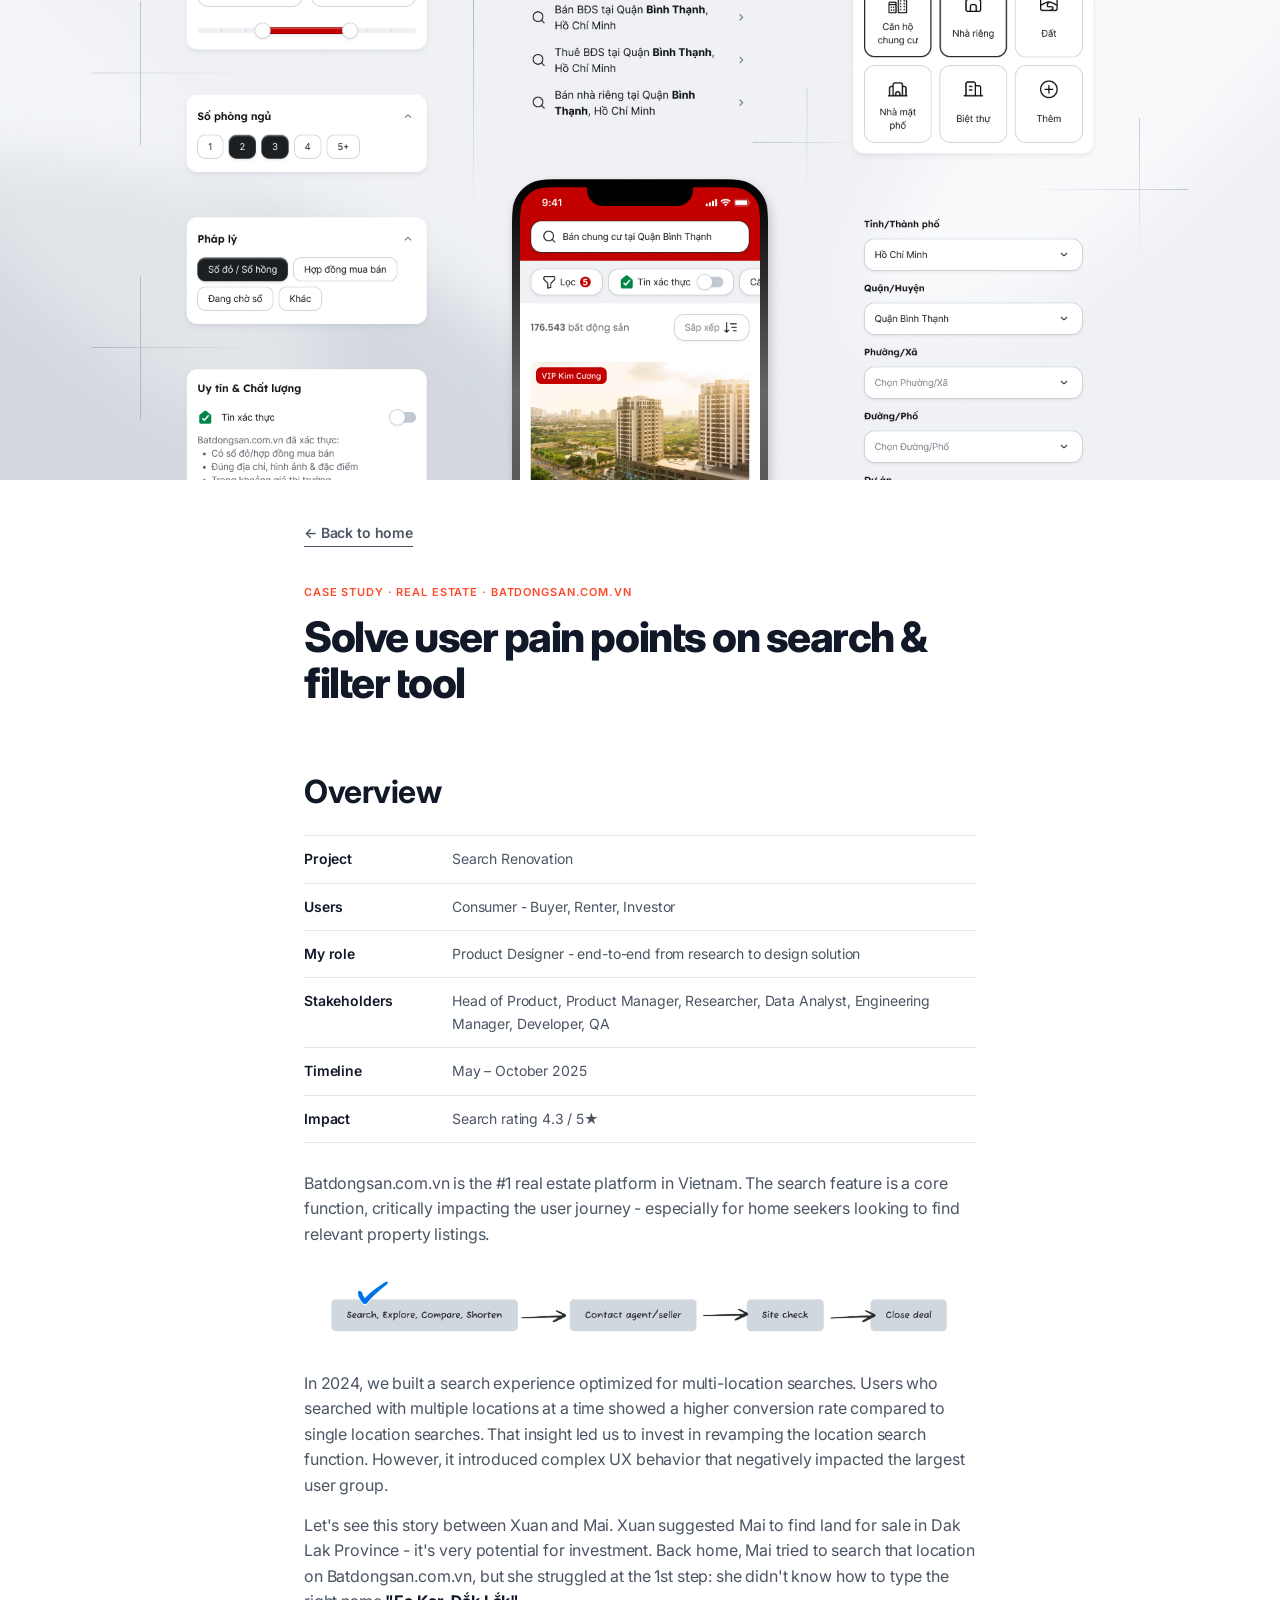
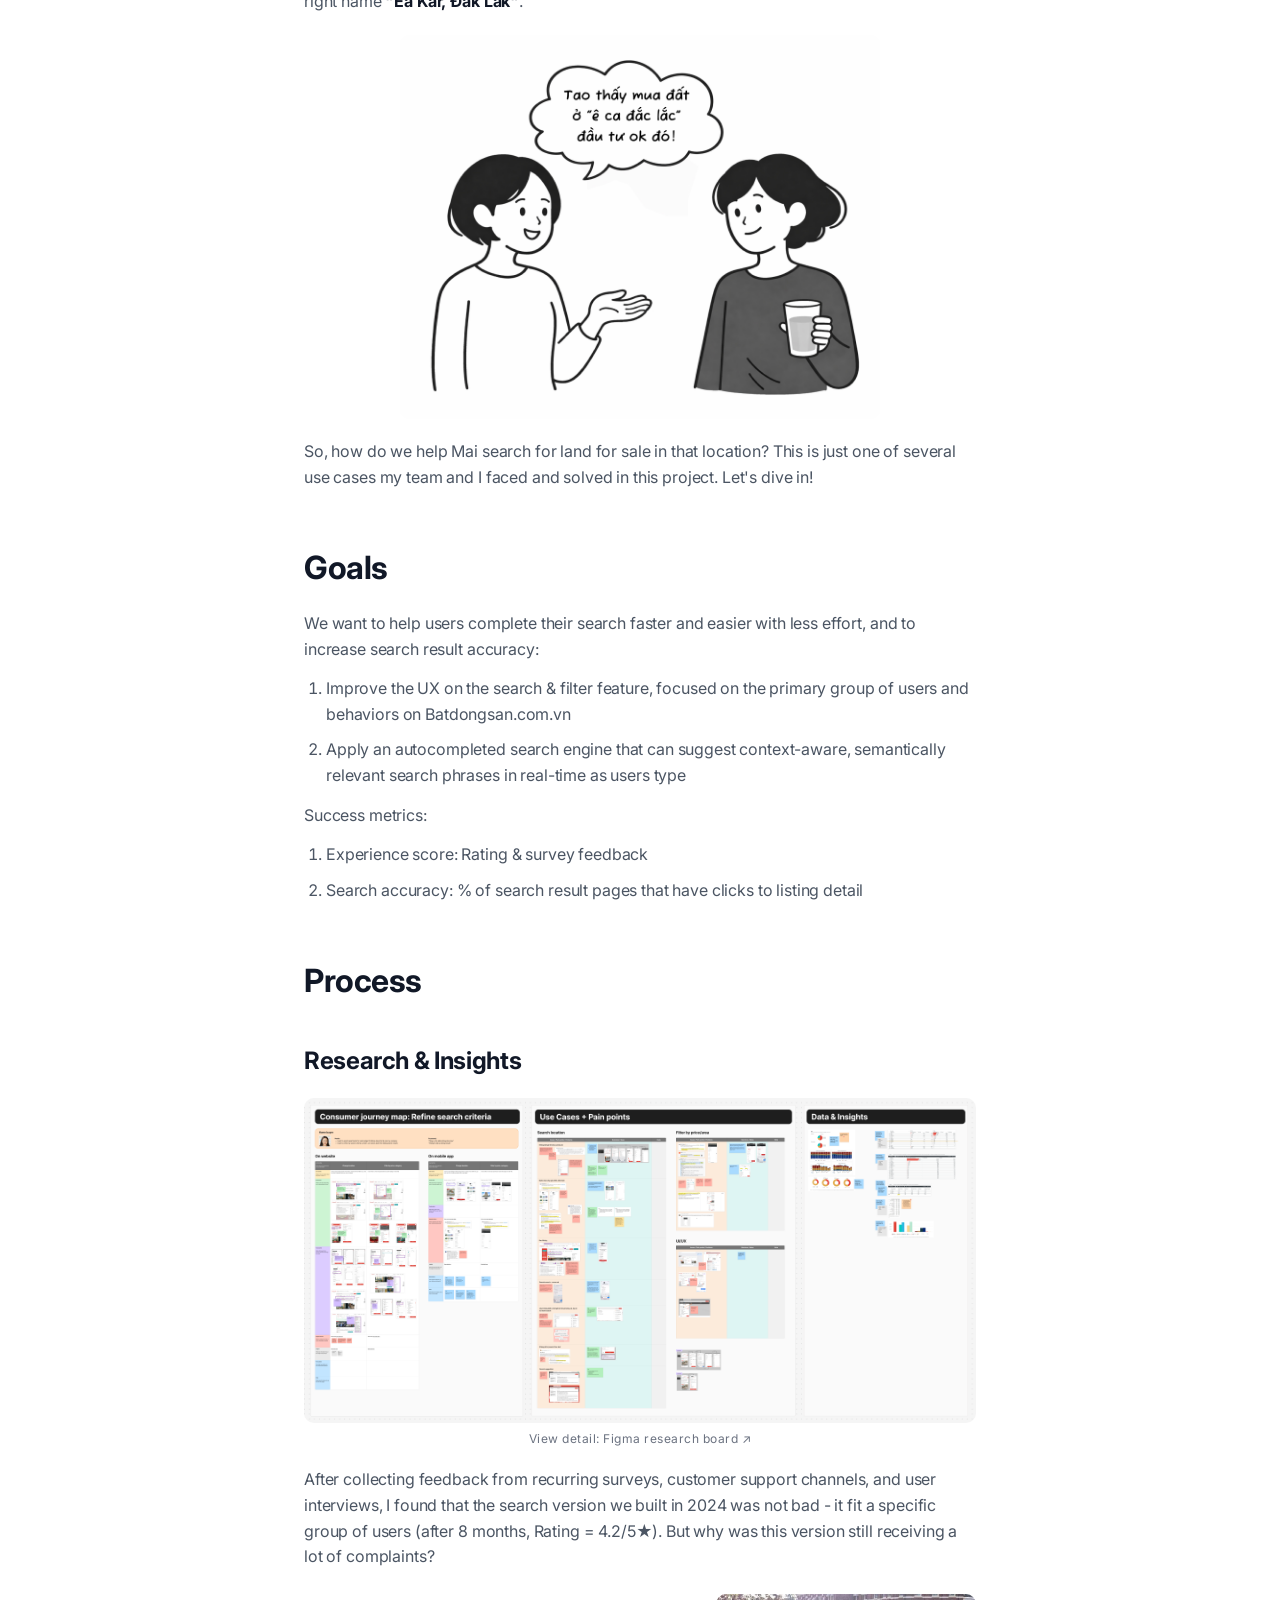
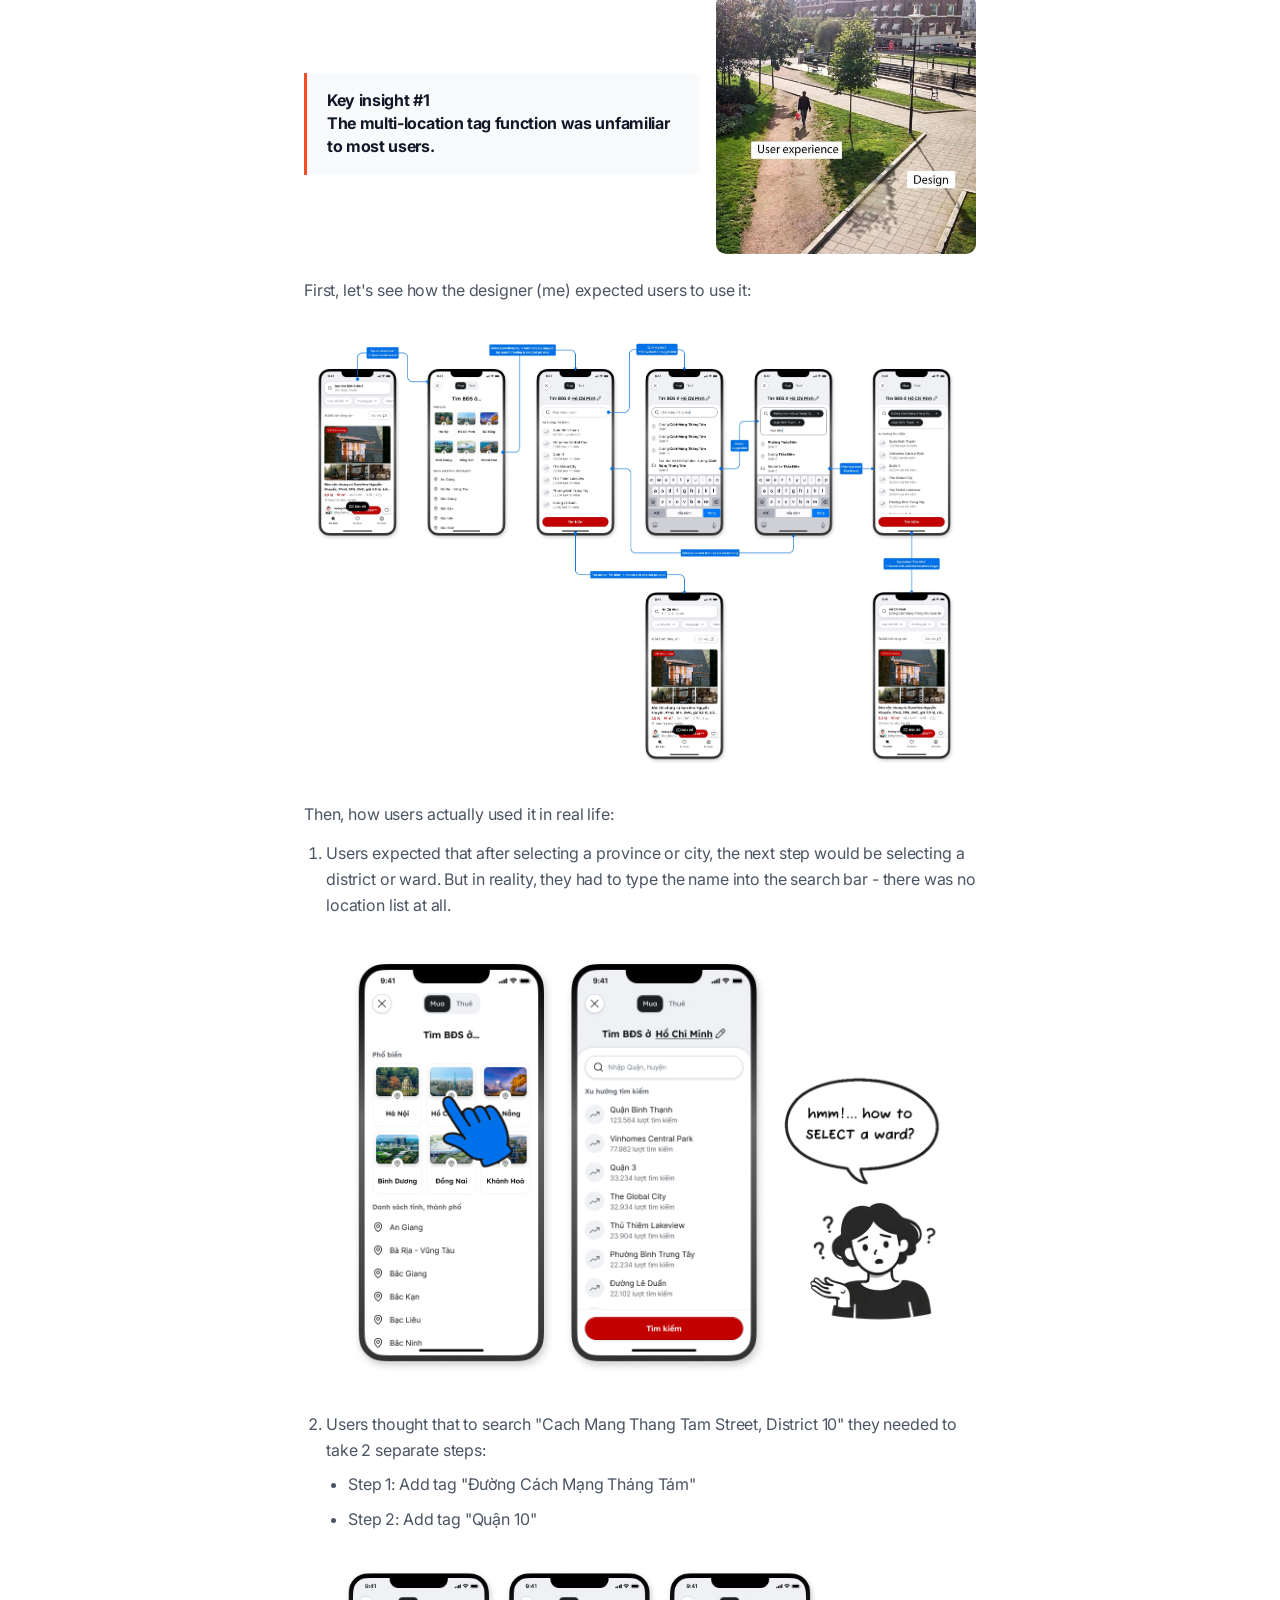
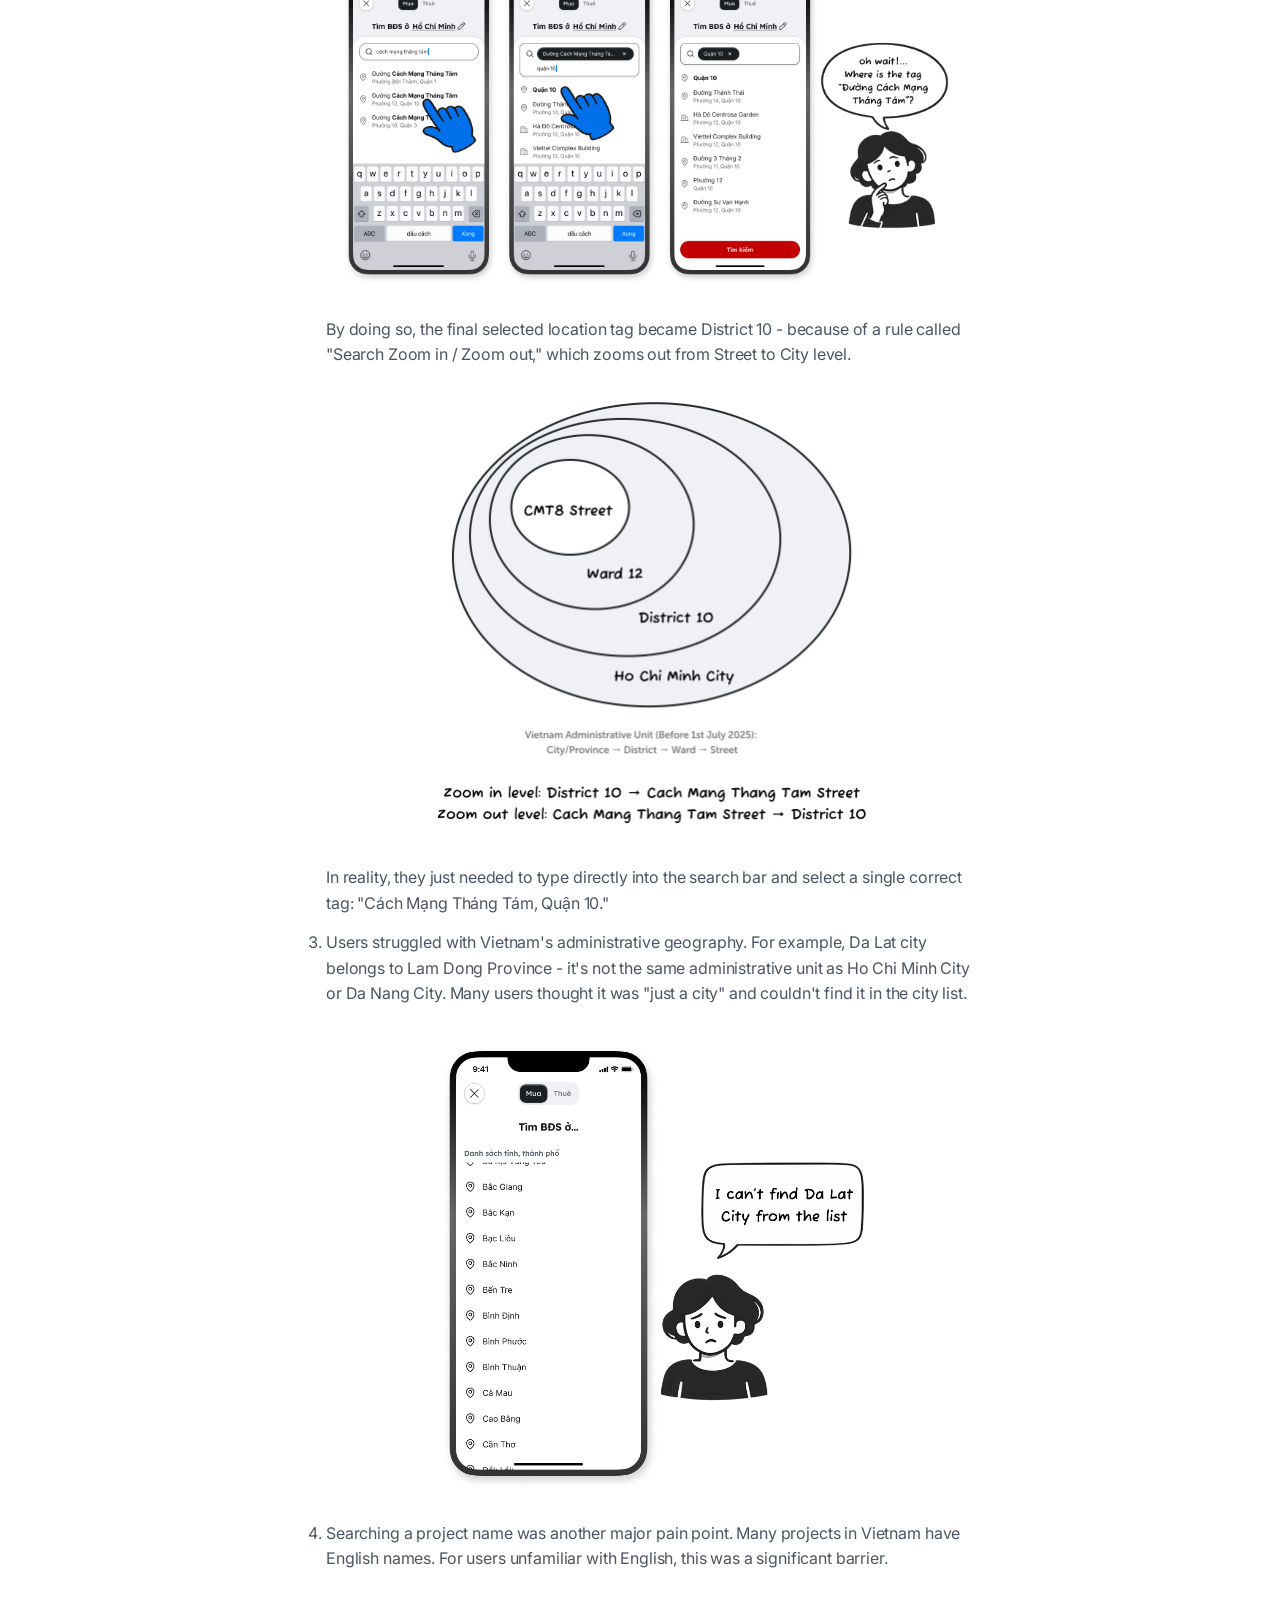
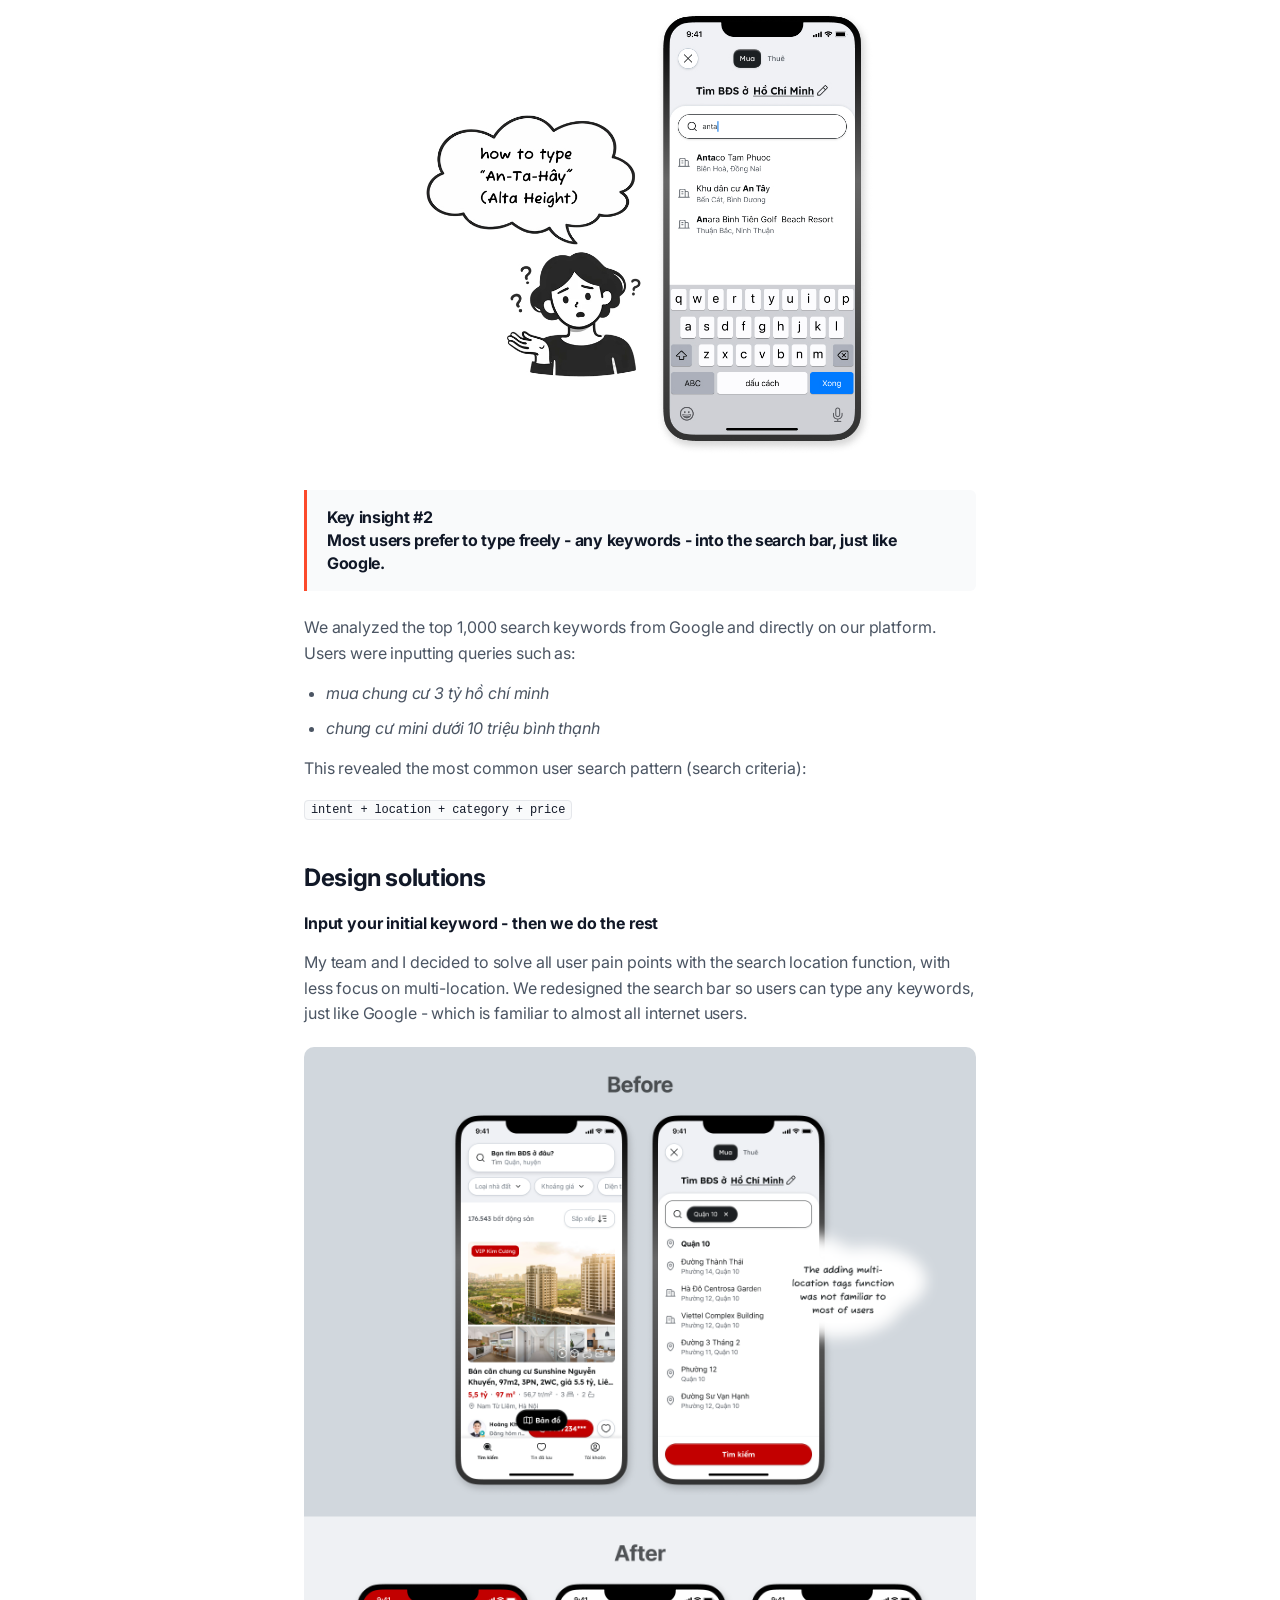
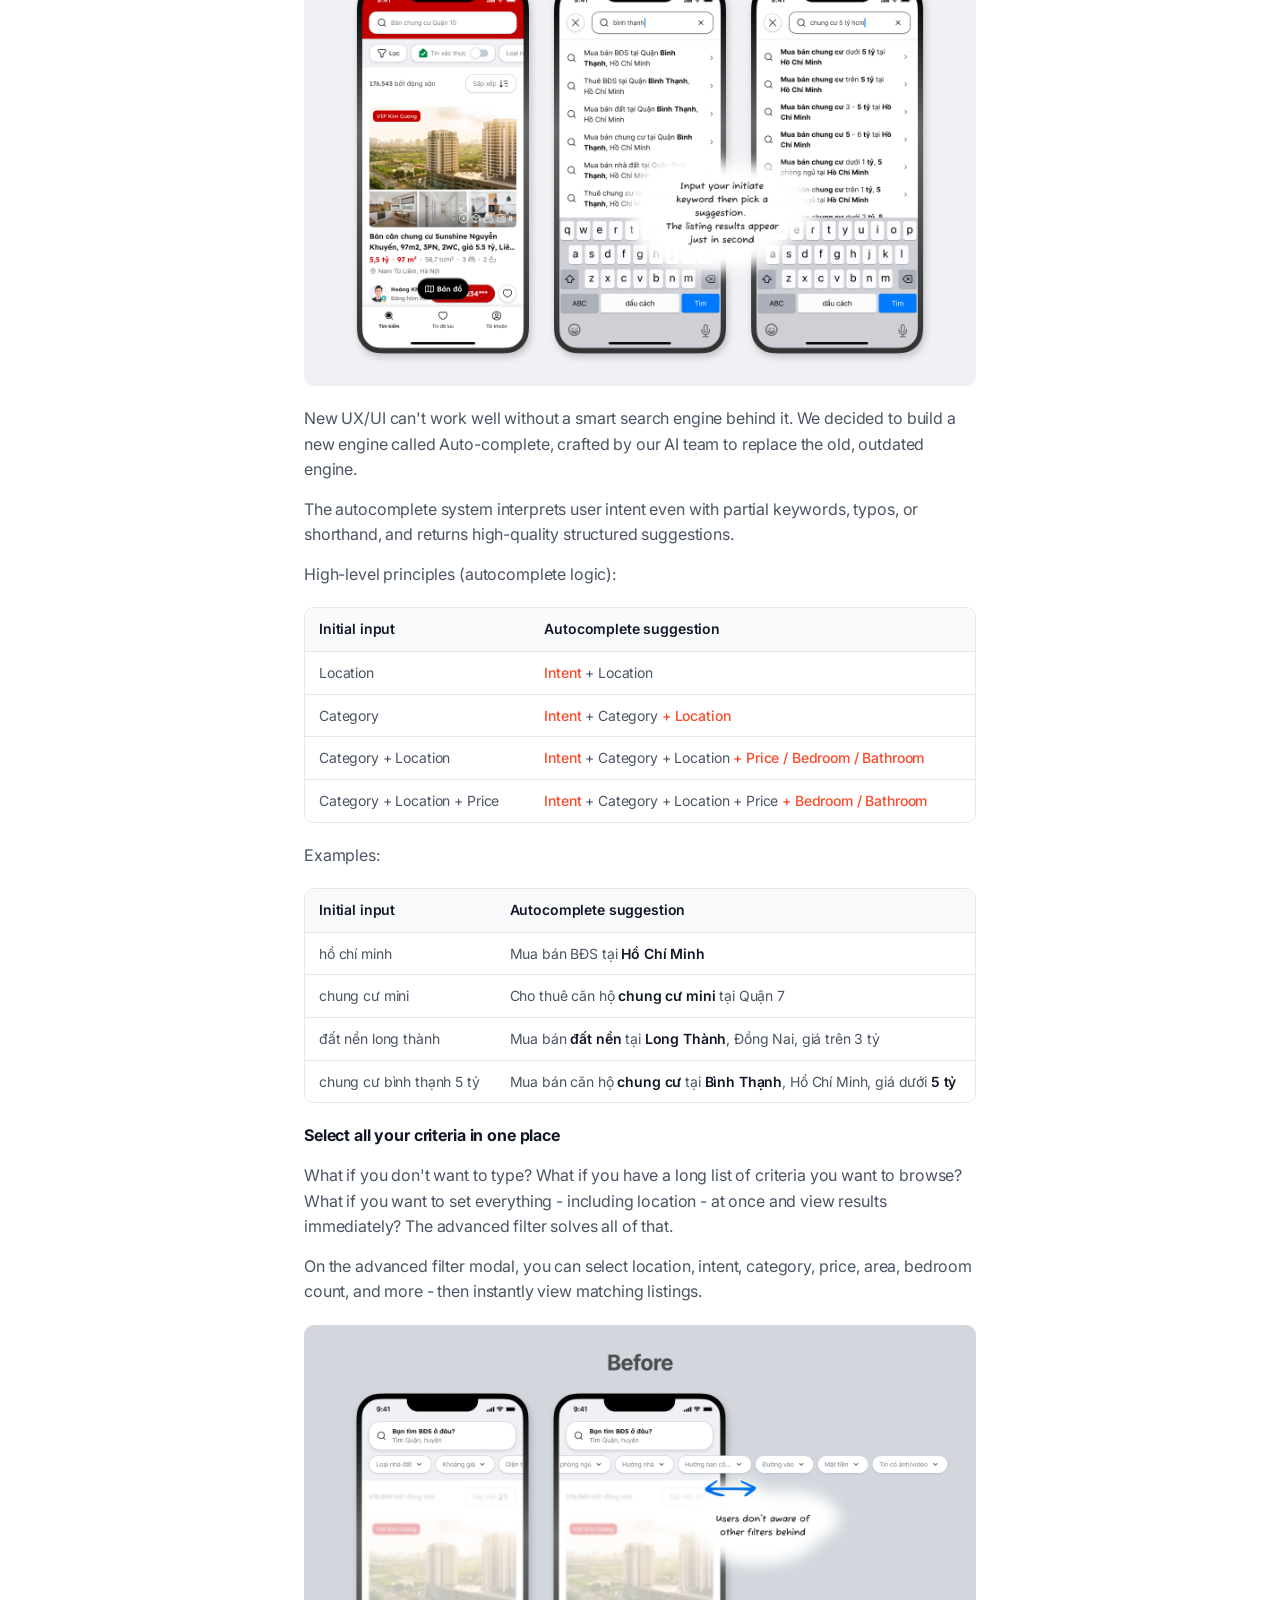
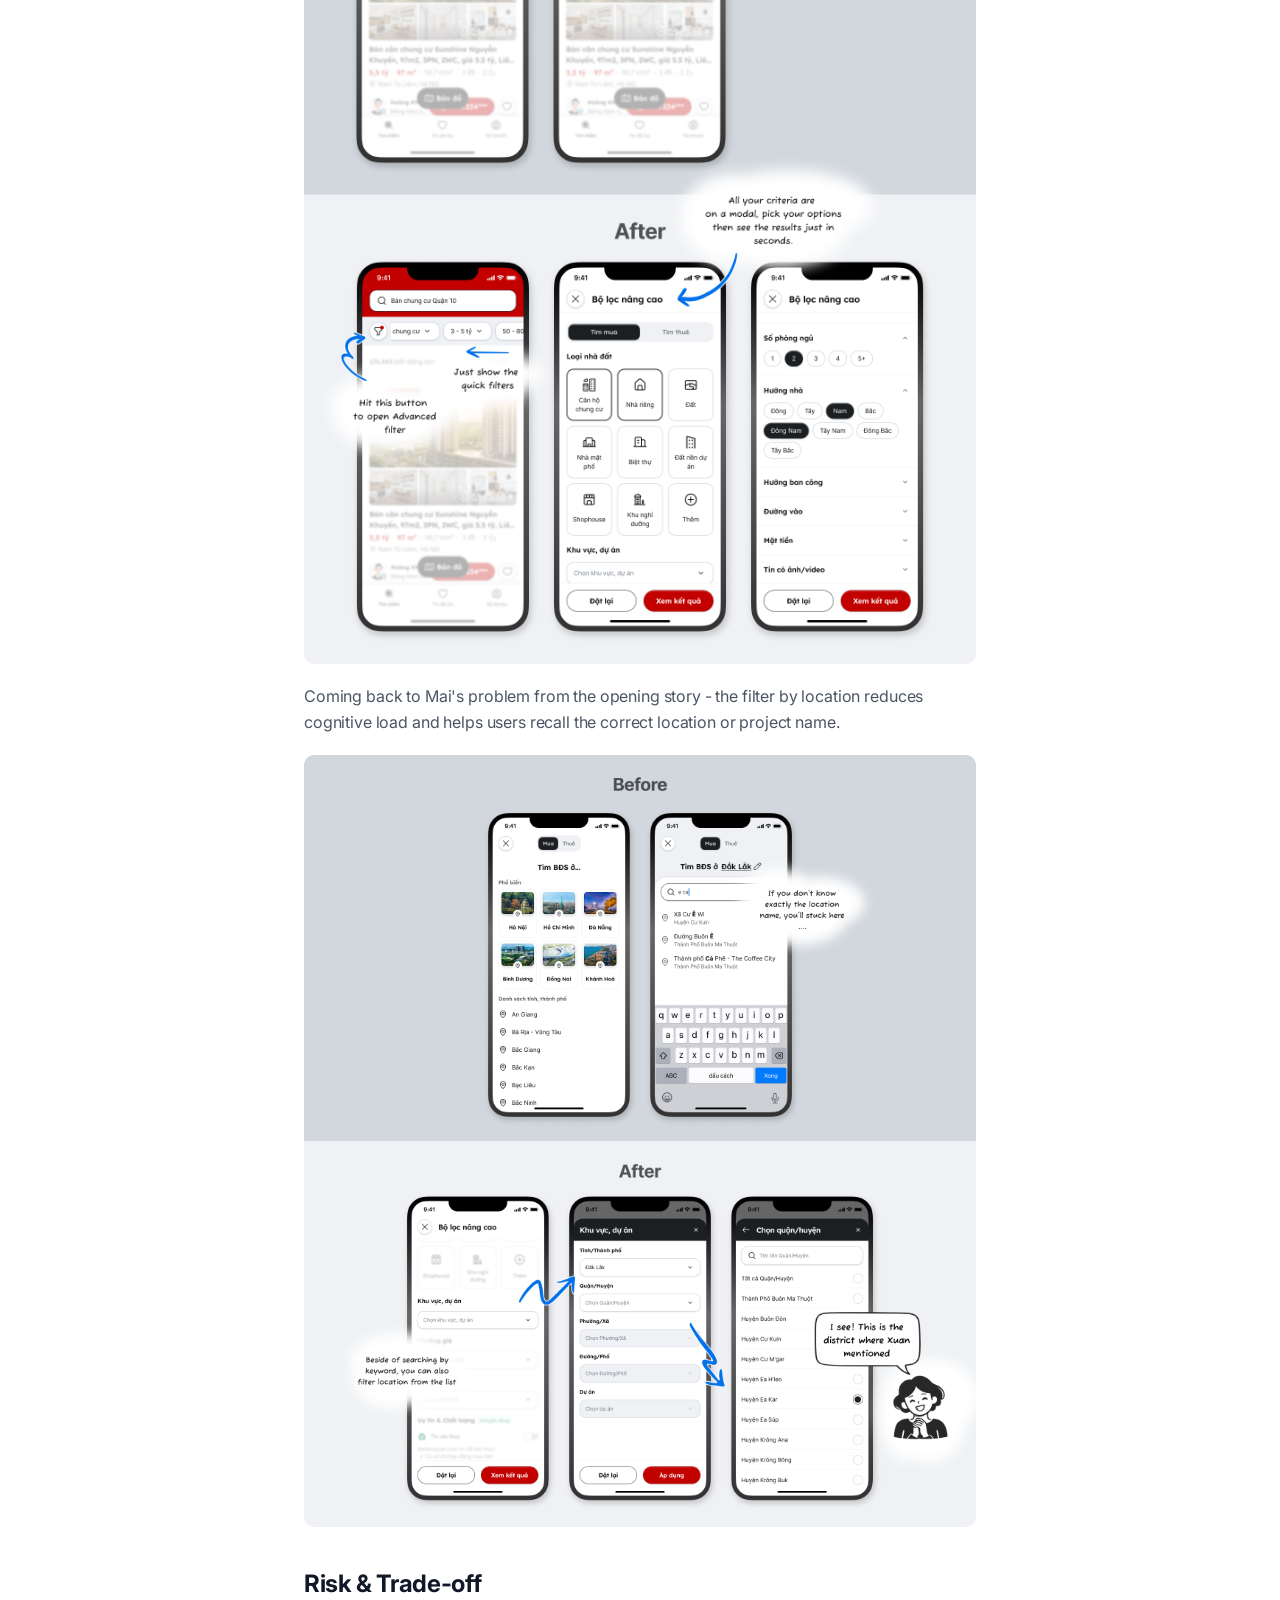
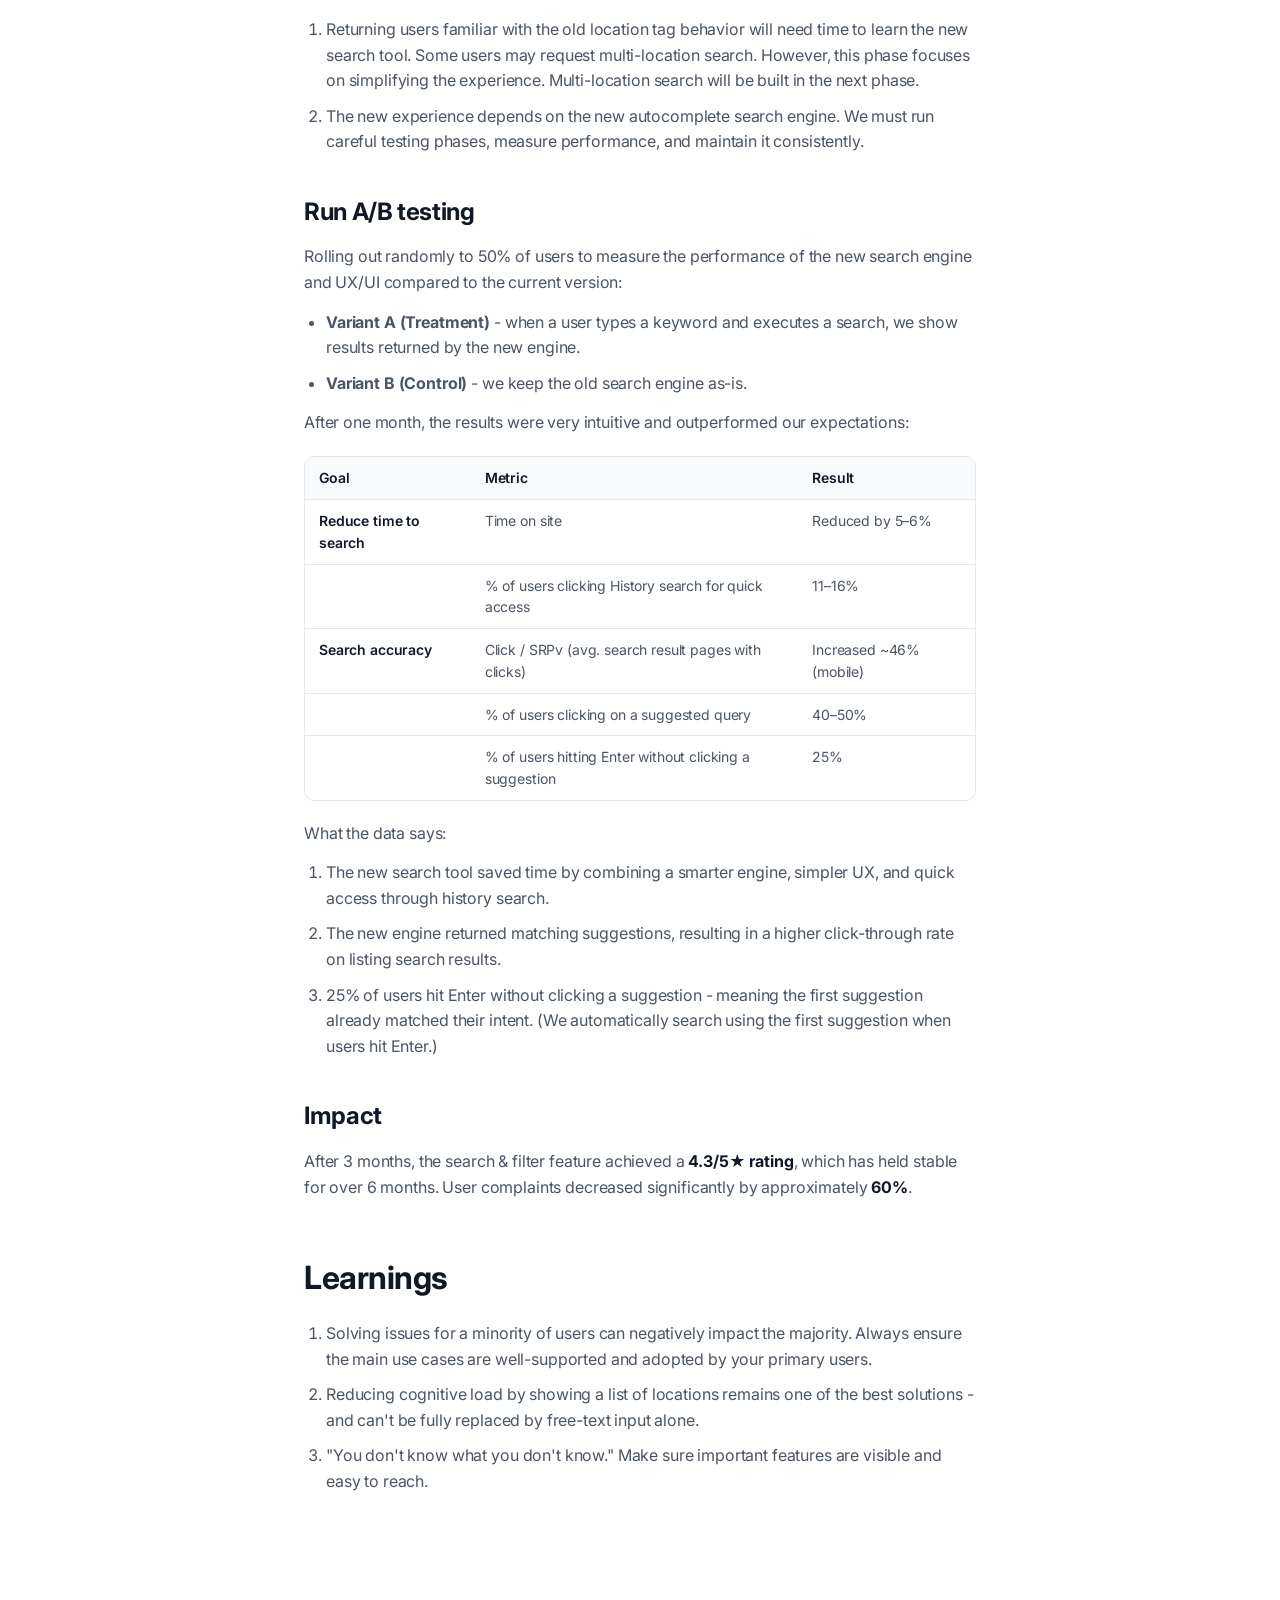
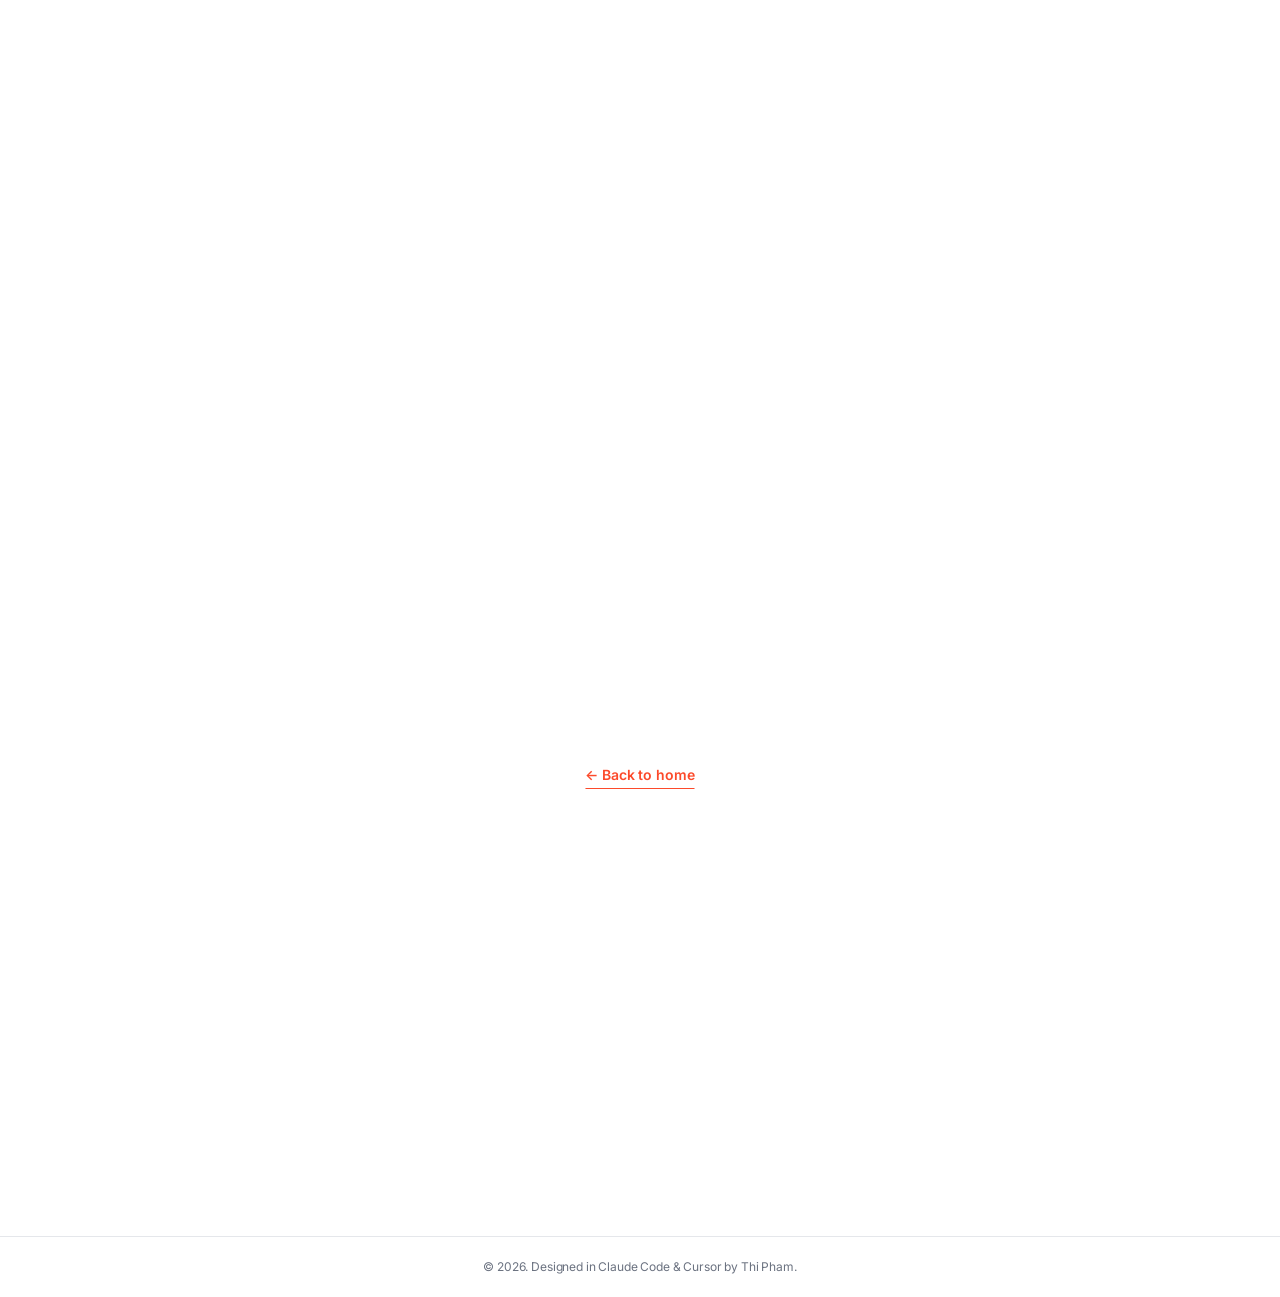
==== case-study-1.html @ b399f23e "add google tag for analytic" ====
<!DOCTYPE html>
<html lang="en">
<head>
  <!-- Google tag (gtag.js) -->
  <script async src="https://www.googletagmanager.com/gtag/js?id=G-2XC9FC508Y"></script>
  <script>
    window.dataLayer = window.dataLayer || [];
    function gtag(){dataLayer.push(arguments);}
    gtag('js', new Date());

    gtag('config', 'G-2XC9FC508Y');
  </script>
  <meta charset="UTF-8">
  <meta name="viewport" content="width=device-width, initial-scale=1.0">
  <title>Solve user pain points on search &amp; filter tool - Pham Thi Ha Thi</title>
  <link rel="preconnect" href="https://fonts.googleapis.com">
  <link rel="preconnect" href="https://fonts.gstatic.com" crossorigin>
  <link href="https://fonts.googleapis.com/css2?family=Inter:wght@400;500;600;700;800&display=swap" rel="stylesheet">
  <link rel="icon" type="image/png" href="./favicon.png">
  <link rel="stylesheet" href="./style.css">
</head>
<body>


  <main>

    <!-- Hero image - full bleed -->
    <img
      class="cs-hero-img"
      src="./images/case-study-1/Cover_Search.jpg"
      alt="Search & filter tool - cover"
    >

    <div class="container">

      <!-- Project header -->
      <div class="cs-header">
        <a href="./index.html" class="cs-back-nav">← Back to home</a>
        <p class="cs-eyebrow">Case Study · Real Estate · Batdongsan.com.vn</p>
        <h1 class="cs-title">Solve user pain points on search &amp; filter tool</h1>
      </div>

      <!-- ─── Overview ──────────────────────────────────── -->
      <div class="cs-section">
        <h2 class="cs-h1">Overview</h2>

        <table class="cs-overview">
          <tbody>
            <tr>
              <th>Project</th>
              <td>Search Renovation</td>
            </tr>
            <tr>
              <th>Users</th>
              <td>Consumer - Buyer, Renter, Investor</td>
            </tr>
            <tr>
              <th>My role</th>
              <td>Product Designer - end-to-end from research to design solution</td>
            </tr>
            <tr>
              <th>Stakeholders</th>
              <td>Head of Product, Product Manager, Researcher, Data Analyst, Engineering Manager, Developer, QA</td>
            </tr>
            <tr>
              <th>Timeline</th>
              <td>May – October 2025</td>
            </tr>
            <tr>
              <th>Impact</th>
              <td>Search rating 4.3 / 5★</td>
            </tr>
          </tbody>
        </table>

        <p class="cs-p">Batdongsan.com.vn is the #1 real estate platform in Vietnam. The search feature is a core function, critically impacting the user journey - especially for home seekers looking to find relevant property listings.</p>

        <img
          class="cs-img"
          src="./images/case-study-1/10a36b2a-dd27-4c7a-a9f1-5ceda1f3b26f.png"
          alt="Search feature overview"
          loading="lazy"
        >

        <p class="cs-p">In 2024, we built a search experience optimized for multi-location searches. Users who searched with multiple locations at a time showed a higher conversion rate compared to single location searches. That insight led us to invest in revamping the location search function. However, it introduced complex UX behavior that negatively impacted the largest user group.</p>

        <p class="cs-p">Let's see this story between Xuan and Mai. Xuan suggested Mai to find land for sale in Dak Lak Province - it's very potential for investment. Back home, Mai tried to search that location on Batdongsan.com.vn, but she struggled at the 1st step: she didn't know how to type the right name <strong>"Ea Kar, Đắk Lắk"</strong>.</p>

        <img
          class="cs-img cs-img-sm"
          src="./images/case-study-1/Search_Conversation.jpg"
          alt="Conversation between Xuan and Mai about searching a location"
          loading="lazy"
        >

        <p class="cs-p">So, how do we help Mai search for land for sale in that location? This is just one of several use cases my team and I faced and solved in this project. Let's dive in!</p>
      </div>

      <!-- ─── Goals ──────────────────────────────────────── -->
      <div class="cs-section">
        <h2 class="cs-h1">Goals</h2>

        <p class="cs-p">We want to help users complete their search faster and easier with less effort, and to increase search result accuracy:</p>

        <ol class="cs-ol">
          <li>Improve the UX on the search &amp; filter feature, focused on the primary group of users and behaviors on Batdongsan.com.vn</li>
          <li>Apply an autocompleted search engine that can suggest context-aware, semantically relevant search phrases in real-time as users type</li>
        </ol>

        <p class="cs-p">Success metrics:</p>
        <ol class="cs-ol">
          <li>Experience score: Rating &amp; survey feedback</li>
          <li>Search accuracy: % of search result pages that have clicks to listing detail</li>
        </ol>
      </div>

      <!-- ─── Process ────────────────────────────────────── -->
      <div class="cs-section">
        <h2 class="cs-h1">Process</h2>

        <!-- Research & Insights -->
        <h3 class="cs-h2">Research &amp; Insights</h3>

        <img
          class="cs-img"
          src="./images/case-study-1/Screenshot_2026-04-28_at_09.05.12.png"
          alt="Research board"
          loading="lazy"
        >
        <p class="cs-img-caption">
          View detail:
          <a href="https://www.figma.com/board/eaPWxN8q8Vr2h79GfAstSx/Search---Filter?node-id=0-1" target="_blank" rel="noopener">Figma research board ↗</a>
        </p>

        <p class="cs-p">After collecting feedback from recurring surveys, customer support channels, and user interviews, I found that the search version we built in 2024 was not bad - it fit a specific group of users (after 8 months, Rating = 4.2/5★). But why was this version still receiving a lot of complaints?</p>

        <!-- Key Insight 1 -->
        <div class="cs-insight-row">
          <div class="cs-insight">
            <p>Key insight #1<br>The multi-location tag function was unfamiliar to most users.</p>
          </div>
          <img
            src="./images/case-study-1/image.jpg"
            alt="Multi-location tag UI showing user confusion"
            loading="lazy"
          >
        </div>

        <p class="cs-p">First, let's see how the designer (me) expected users to use it:</p>

        <img
          class="cs-img"
          src="./images/case-study-1/Screenshot_2026-02-25_at_18.20.58.jpg"
          alt="Expected user flow for location search"
          loading="lazy"
        >

        <p class="cs-p">Then, how users actually used it in real life:</p>

        <ol class="cs-ol">
          <li>
            Users expected that after selecting a province or city, the next step would be selecting a district or ward. But in reality, they had to type the name into the search bar - there was no location list at all.
            <img
              class="cs-img"
              src="./images/case-study-1/Search_PainPoint_03.jpg"
              alt="Pain point: no location list after selecting province"
              loading="lazy"
            >
          </li>
          <li>
            Users thought that to search "Cach Mang Thang Tam Street, District 10" they needed to take 2 separate steps:
            <ul class="cs-ul" style="margin-top: 8px;">
              <li>Step 1: Add tag "Đường Cách Mạng Tháng Tám"</li>
              <li>Step 2: Add tag "Quận 10"</li>
            </ul>
            <img
              class="cs-img"
              src="./images/case-study-1/Search_PainPoint_02.jpg"
              alt="Pain point: 2-step location search"
              loading="lazy"
            >
            <p class="cs-p">By doing so, the final selected location tag became District 10 - because of a rule called "Search Zoom in / Zoom out," which zooms out from Street to City level.</p>
            <img
              class="cs-img cs-img-sm"
              src="./images/case-study-1/Search_PainPoint_01.jpg"
              alt="Zoom in / Zoom out location logic"
              loading="lazy"
            >
            <p class="cs-p">In reality, they just needed to type directly into the search bar and select a single correct tag: "Cách Mạng Tháng Tám, Quận 10."</p>
          </li>
          <li>
            Users struggled with Vietnam's administrative geography. For example, Da Lat city belongs to Lam Dong Province - it's not the same administrative unit as Ho Chi Minh City or Da Nang City. Many users thought it was "just a city" and couldn't find it in the city list.
            <img
              class="cs-img cs-img-sm"
              src="./images/case-study-1/Search_PainPoint_04.jpg"
              alt="Pain point: geography administrative unit confusion"
              loading="lazy"
            >
          </li>
          <li>
            Searching a project name was another major pain point. Many projects in Vietnam have English names. For users unfamiliar with English, this was a significant barrier.
            <img
              class="cs-img cs-img-sm"
              src="./images/case-study-1/Search_PainPoint_05.jpg"
              alt="Pain point: English project names"
              loading="lazy"
            >
          </li>
        </ol>

        <!-- Key Insight 2 -->
        <div class="cs-insight">
          <p>Key insight #2<br>Most users prefer to type freely - any keywords - into the search bar, just like Google.</p>
        </div>

        <p class="cs-p">We analyzed the top 1,000 search keywords from Google and directly on our platform. Users were inputting queries such as:</p>
        <ul class="cs-ul">
          <li><em>mua chung cư 3 tỷ hồ chí minh</em></li>
          <li><em>chung cư mini dưới 10 triệu bình thạnh</em></li>
        </ul>

        <p class="cs-p">This revealed the most common user search pattern (search criteria):</p>
        <p class="cs-p"><code class="cs-code">intent + location + category + price</code></p>

        <!-- Design Solutions -->
        <h3 class="cs-h2">Design solutions</h3>

        <p class="cs-p"><strong>Input your initial keyword - then we do the rest</strong></p>
        <p class="cs-p">My team and I decided to solve all user pain points with the search location function, with less focus on multi-location. We redesigned the search bar so users can type any keywords, just like Google - which is familiar to almost all internet users.</p>

        <img
          class="cs-img"
          src="./images/case-study-1/Search_1.png"
          alt="New search bar design - autocomplete"
          loading="lazy"
        >

        <p class="cs-p">New UX/UI can't work well without a smart search engine behind it. We decided to build a new engine called Auto-complete, crafted by our AI team to replace the old, outdated engine.</p>
        <p class="cs-p">The autocomplete system interprets user intent even with partial keywords, typos, or shorthand, and returns high-quality structured suggestions.</p>
        <p class="cs-p">High-level principles (autocomplete logic):</p>

        <div class="cs-table-wrap">
          <table class="cs-table">
            <thead>
              <tr>
                <th>Initial input</th>
                <th>Autocomplete suggestion</th>
              </tr>
            </thead>
            <tbody>
              <tr>
                <td data-label="Initial input">Location</td>
                <td data-label="Autocomplete suggestion"><span class="red">Intent</span> + Location</td>
              </tr>
              <tr>
                <td data-label="Initial input">Category</td>
                <td data-label="Autocomplete suggestion"><span class="red">Intent</span> + Category <span class="red">+ Location</span></td>
              </tr>
              <tr>
                <td data-label="Initial input">Category + Location</td>
                <td data-label="Autocomplete suggestion"><span class="red">Intent</span> + Category + Location <span class="red">+ Price / Bedroom / Bathroom</span></td>
              </tr>
              <tr>
                <td data-label="Initial input">Category + Location + Price</td>
                <td data-label="Autocomplete suggestion"><span class="red">Intent</span> + Category + Location + Price <span class="red">+ Bedroom / Bathroom</span></td>
              </tr>
            </tbody>
          </table>
        </div>

        <p class="cs-p">Examples:</p>

        <div class="cs-table-wrap">
          <table class="cs-table">
            <thead>
              <tr>
                <th>Initial input</th>
                <th>Autocomplete suggestion</th>
              </tr>
            </thead>
            <tbody>
              <tr>
                <td data-label="Initial input">hồ chí minh</td>
                <td data-label="Autocomplete suggestion">Mua bán BĐS tại <strong>Hồ Chí Minh</strong></td>
              </tr>
              <tr>
                <td data-label="Initial input">chung cư mini</td>
                <td data-label="Autocomplete suggestion">Cho thuê căn hộ <strong>chung cư mini</strong> tại Quận 7</td>
              </tr>
              <tr>
                <td data-label="Initial input">đất nền long thành</td>
                <td data-label="Autocomplete suggestion">Mua bán <strong>đất nền</strong> tại <strong>Long Thành</strong>, Đồng Nai, giá trên 3 tỷ</td>
              </tr>
              <tr>
                <td data-label="Initial input">chung cư bình thạnh 5 tỷ</td>
                <td data-label="Autocomplete suggestion">Mua bán căn hộ <strong>chung cư</strong> tại <strong>Bình Thạnh</strong>, Hồ Chí Minh, giá dưới <strong>5 tỷ</strong></td>
              </tr>
            </tbody>
          </table>
        </div>

        <p class="cs-p"><strong>Select all your criteria in one place</strong></p>
        <p class="cs-p">What if you don't want to type? What if you have a long list of criteria you want to browse? What if you want to set everything - including location - at once and view results immediately? The advanced filter solves all of that.</p>
        <p class="cs-p">On the advanced filter modal, you can select location, intent, category, price, area, bedroom count, and more - then instantly view matching listings.</p>

        <img
          class="cs-img"
          src="./images/case-study-1/Search_2.png"
          alt="Advanced filter modal design"
          loading="lazy"
        >

        <p class="cs-p">Coming back to Mai's problem from the opening story - the filter by location reduces cognitive load and helps users recall the correct location or project name.</p>

        <img
          class="cs-img"
          src="./images/case-study-1/Search_3.png"
          alt="Location filter helping users find the right location"
          loading="lazy"
        >

        <!-- Risk & Trade-off -->
        <h3 class="cs-h2">Risk &amp; Trade-off</h3>

        <ol class="cs-ol">
          <li>Returning users familiar with the old location tag behavior will need time to learn the new search tool. Some users may request multi-location search. However, this phase focuses on simplifying the experience. Multi-location search will be built in the next phase.</li>
          <li>The new experience depends on the new autocomplete search engine. We must run careful testing phases, measure performance, and maintain it consistently.</li>
        </ol>

        <!-- A/B Testing -->
        <h3 class="cs-h2">Run A/B testing</h3>

        <p class="cs-p">Rolling out randomly to 50% of users to measure the performance of the new search engine and UX/UI compared to the current version:</p>

        <ul class="cs-ul">
          <li><strong>Variant A (Treatment)</strong> - when a user types a keyword and executes a search, we show results returned by the new engine.</li>
          <li><strong>Variant B (Control)</strong> - we keep the old search engine as-is.</li>
        </ul>

        <p class="cs-p">After one month, the results were very intuitive and outperformed our expectations:</p>

        <div class="cs-table-wrap">
          <table class="cs-table">
            <thead>
              <tr>
                <th>Goal</th>
                <th>Metric</th>
                <th>Result</th>
              </tr>
            </thead>
            <tbody>
              <tr>
                <td data-label="Goal"><strong>Reduce time to search</strong></td>
                <td data-label="Metric">Time on site</td>
                <td data-label="Result">Reduced by 5–6%</td>
              </tr>
              <tr>
                <td data-label="Goal"></td>
                <td data-label="Metric">% of users clicking History search for quick access</td>
                <td data-label="Result">11–16%</td>
              </tr>
              <tr>
                <td data-label="Goal"><strong>Search accuracy</strong></td>
                <td data-label="Metric">Click / SRPv (avg. search result pages with clicks)</td>
                <td data-label="Result">Increased ~46% (mobile)</td>
              </tr>
              <tr>
                <td data-label="Goal"></td>
                <td data-label="Metric">% of users clicking on a suggested query</td>
                <td data-label="Result">40–50%</td>
              </tr>
              <tr>
                <td data-label="Goal"></td>
                <td data-label="Metric">% of users hitting Enter without clicking a suggestion</td>
                <td data-label="Result">25%</td>
              </tr>
            </tbody>
          </table>
        </div>

        <p class="cs-p">What the data says:</p>
        <ol class="cs-ol">
          <li>The new search tool saved time by combining a smarter engine, simpler UX, and quick access through history search.</li>
          <li>The new engine returned matching suggestions, resulting in a higher click-through rate on listing search results.</li>
          <li>25% of users hit Enter without clicking a suggestion - meaning the first suggestion already matched their intent. (We automatically search using the first suggestion when users hit Enter.)</li>
        </ol>

        <!-- Impact -->
        <h3 class="cs-h2">Impact</h3>

        <p class="cs-p">After 3 months, the search &amp; filter feature achieved a <strong>4.3/5★ rating</strong>, which has held stable for over 6 months. User complaints decreased significantly by approximately <strong>60%</strong>.</p>
      </div>

      <!-- ─── Learnings ───────────────────────────────────── -->
      <div class="cs-section">
        <h2 class="cs-h1">Learnings</h2>

        <ol class="cs-ol">
          <li>Solving issues for a minority of users can negatively impact the majority. Always ensure the main use cases are well-supported and adopted by your primary users.</li>
          <li>Reducing cognitive load by showing a list of locations remains one of the best solutions - and can't be fully replaced by free-text input alone.</li>
          <li>"You don't know what you don't know." Make sure important features are visible and easy to reach.</li>
        </ol>
      </div>

      <!-- Disclaimer -->
      <p class="cs-disclaimer" style="margin-top: 56px;">✽ ✽ ✽ &nbsp;Some information and data in this case study have been modified for privacy</p>

      <!-- ─── More case studies ────────────────────────────── -->
      <div class="cs-more">
        <p class="cs-more-label">More case studies</p>
        <div class="cs-more-grid">
          <a href="./case-study-2.html" class="cs-more-card">
            <img src="./images/case-study-2/Cover_VL.jpg" alt="Increase user trust on the marketplace">
            <div class="cs-more-card-body">
              <p class="cs-more-card-eyebrow">Case Study · Real Estate</p>
              <p class="cs-more-card-title">Increase user trust on the marketplace</p>
            </div>
          </a>
          <a href="./case-study-3.html" class="cs-more-card">
            <img src="./images/case-study-3/Cover_Map.jpg" alt="Map view - Bring new experiences to home seekers">
            <div class="cs-more-card-body">
              <p class="cs-more-card-eyebrow">Case Study · Real Estate</p>
              <p class="cs-more-card-title">Map view - Bring new experiences to home seekers</p>
            </div>
          </a>
          <a href="./case-study-6.html" class="cs-more-card">
            <img src="./images/case-study-6/Cover_Vikki.jpg" alt="Redesign Home screen Vikki banking app">
            <div class="cs-more-card-body">
              <p class="cs-more-card-eyebrow">Side Project · Fintech</p>
              <p class="cs-more-card-title">Redesign Home screen Vikki banking app</p>
            </div>
          </a>
          <a href="./case-study-5.html" class="cs-more-card">
            <img src="./images/case-study-5/Cover_Article.jpg" alt="Build a simple Wireframe Kit with Claude Code + Figma + Cursor">
            <div class="cs-more-card-body">
              <p class="cs-more-card-eyebrow">Side Project · AI Tools</p>
              <p class="cs-more-card-title">Build a simple Wireframe Kit with Claude Code + Figma + Cursor</p>
            </div>
          </a>
        </div>
      </div>

      <a href="./index.html" class="cs-back-link">← Back to home</a>

      <div class="contact-card">
        <p class="contact-heading">Happy to connect<br>&amp; build products together</p>
        <div class="contact-rows">
          <p class="contact-row">Phone: <a href="tel:+84367443501">036 744 3501</a></p>
          <p class="contact-row">Email: <a href="mailto:hapham270891@gmail.com">hapham270891@gmail.com</a></p>
        </div>
        <div class="contact-social">
          <a href="https://www.linkedin.com/in/thipth" target="_blank" rel="noopener" aria-label="LinkedIn">
            <svg viewBox="0 0 32 32" fill="none" xmlns="http://www.w3.org/2000/svg">
<path d="M16.0361 0C24.8526 0 32 7.14753 32 15.9639V16.0361C32 24.8525 24.8526 32 16.0361 32H15.9639C7.14744 32 0 24.8525 0 16.0361V15.9639C0 7.14753 7.14744 0 15.9639 0H16.0361ZM8.59961 13.3301V23.5977H11.8438V13.3301H8.59961ZM19.8076 13.1924C19.1426 13.1924 18.5443 13.322 18.0127 13.582C17.4811 13.8421 17.0579 14.1954 16.7441 14.6426V13.3008H13.6445V23.416H16.7441V17.9229C16.7442 17.2465 16.9203 16.7209 17.2705 16.3467C17.6208 15.9716 18.0926 15.7842 18.6836 15.7842C19.2746 15.7842 19.7464 15.9725 20.0967 16.3467C20.4469 16.7209 20.623 17.2465 20.623 17.9229V23.416H23.7041V17.5068C23.7041 16.1653 23.3508 15.1115 22.6436 14.3438V14.3428C21.9373 13.5763 20.9915 13.1924 19.8076 13.1924ZM10.2314 8.40137C9.6624 8.40138 9.19773 8.5694 8.83691 8.9043C8.47719 9.24012 8.2969 9.67289 8.29688 10.166C8.29688 10.6593 8.47609 11.0743 8.83691 11.4092C9.19772 11.7441 9.6749 11.9121 10.2314 11.9121C10.7879 11.9121 11.2457 11.7439 11.6064 11.4092C11.9663 11.0743 12.1465 10.6717 12.1465 10.166C12.1465 9.66034 11.9672 9.23918 11.6064 8.9043C11.2466 8.56944 10.8005 8.40137 10.2314 8.40137Z" fill="currentColor"/>
</svg>
          </a>
          <a href="https://www.behance.net/thipth" target="_blank" rel="noopener" aria-label="Behance">
            <svg viewBox="0 0 32 32" fill="none" xmlns="http://www.w3.org/2000/svg">
<path d="M16.0361 0C24.8526 0 32 7.14753 32 15.9639V16.0361C32 24.8525 24.8526 32 16.0361 32H15.9639C7.14744 32 0 24.8525 0 16.0361V15.9639C0 7.14753 7.14744 0 15.9639 0H16.0361ZM20.8613 12.4316C20.013 12.4317 19.1812 12.6254 18.4912 13.0117C17.8002 13.3993 17.2558 13.9572 16.876 14.6689L16.8408 14.7363C16.4844 15.4321 16.3057 16.2384 16.3057 17.1309C16.3057 18.0529 16.5018 18.8845 16.8936 19.5947C17.2842 20.304 17.8322 20.864 18.5225 21.2559C19.2118 21.6477 20.0007 21.8447 20.8633 21.8447C21.9191 21.8446 22.8279 21.5758 23.5557 21.0371C24.2771 20.503 24.7842 19.8049 25.0605 18.9668L25.0791 18.9102L25.1504 18.6963H22.792L22.7354 18.8105L22.7344 18.8115C22.5509 19.1832 22.3037 19.4562 21.9971 19.6377C21.6898 19.8195 21.3125 19.915 20.8613 19.915C20.2383 19.915 19.7129 19.7181 19.291 19.3359C18.9211 18.9996 18.6908 18.5592 18.6084 18.0166H25.2148L25.2363 17.8799L25.2422 17.8418C25.2862 17.5665 25.3076 17.2579 25.3076 16.9258C25.3076 16.0547 25.1191 15.2665 24.7432 14.5869C24.3677 13.9084 23.8347 13.3719 23.1602 12.9961C22.4865 12.6202 21.7107 12.4317 20.8613 12.4316ZM6.85449 10.2129V21.79H11.5439C12.3119 21.79 12.998 21.6498 13.582 21.374C14.1772 21.0938 14.6416 20.702 14.96 20.21C15.2795 19.7156 15.4424 19.1533 15.4424 18.54C15.4423 17.8215 15.2135 17.1698 14.7617 16.6025V16.6016C14.4837 16.253 14.165 15.9861 13.8086 15.8057C14.1236 15.614 14.3949 15.3788 14.6191 15.0986C14.9969 14.6255 15.1885 14.0323 15.1885 13.335C15.1885 12.7531 15.0353 12.2181 14.7314 11.7461C14.4288 11.2742 13.9778 10.8959 13.3916 10.6201C12.8176 10.3499 12.126 10.2129 11.3379 10.2129H6.85449ZM11.3223 16.8848C11.867 16.8848 12.2863 17.0167 12.6035 17.2891C12.9073 17.5503 13.0556 17.8967 13.0557 18.3496C13.0557 18.8025 12.9183 19.1225 12.6357 19.3613C12.3432 19.6089 11.9226 19.7344 11.3848 19.7344H9.24023V16.8848H11.3223ZM20.7822 14.3623C21.4198 14.3623 21.9511 14.5503 22.3721 14.9141C22.7374 15.2293 22.9504 15.6415 23.002 16.1504H18.6367C18.7424 15.6315 18.9747 15.2158 19.3232 14.9043L19.374 14.8574C19.7653 14.5288 20.2368 14.3623 20.7822 14.3623ZM11.1797 12.2656C11.6965 12.2656 12.0991 12.3831 12.376 12.6162C12.6416 12.8393 12.7705 13.1477 12.7705 13.5557C12.7705 13.9637 12.6431 14.2803 12.3809 14.4922C12.1039 14.7164 11.6988 14.8301 11.1797 14.8301H9.24023V12.2656H11.1797ZM18.5918 10.4795V11.5283H23.0205V10.4795H18.5918Z" fill="currentColor"/>
</svg>
          </a>
          <a href="https://dribbble.com/thipham" target="_blank" rel="noopener" aria-label="Dribbble">
            <svg viewBox="0 0 32 32" fill="none" xmlns="http://www.w3.org/2000/svg">
<path d="M16.0361 0C24.8526 0 32 7.14753 32 15.9639V16.0361C32 24.8525 24.8526 32 16.0361 32H15.9639C7.14744 32 0 24.8525 0 16.0361V15.9639C0 7.14753 7.14744 0 15.9639 0H16.0361ZM15.9951 5.94629C14.5893 5.94629 13.237 6.22997 11.9668 6.78711L11.957 6.7793L11.5439 6.9834C10.998 7.25358 10.4819 7.57011 10.001 7.92773C9.68057 8.16638 9.37597 8.42196 9.08691 8.69531C8.97936 8.79727 8.87456 8.90138 8.77148 9.00781C7.35779 10.4686 6.39813 12.3423 6.06738 14.3916L5.96094 15.0557L5.98438 15.0605C5.95523 15.3722 5.93945 15.6881 5.93945 16.002C5.93956 18.6666 7.00206 21.2219 8.87305 23.0996L8.86523 23.1143L9.28516 23.4893C11.1316 25.144 13.5142 26.0566 15.9941 26.0566C16.17 26.0566 16.3449 26.0519 16.5186 26.043C17.7382 25.9813 18.9189 25.7018 20.0332 25.2119H20.0352L20.4717 25.0195V25.0059C23.7171 23.3858 25.8845 20.0754 26.0381 16.4443V16.4209L26.0391 16.416C26.0413 16.3814 26.0419 16.3453 26.043 16.3096L26.0625 15.8643L26.0459 15.8604C26.0134 13.5083 25.1745 11.2793 23.6621 9.49902L23.6797 9.48047L23.2041 8.99023C21.2927 7.02726 18.7328 5.94637 15.9951 5.94629ZM17.6328 17.3691C18.4333 19.5776 18.909 21.8839 19.0166 24.0801C18.8922 24.1271 18.7662 24.1716 18.6406 24.2119C18.6072 24.223 18.5725 24.2312 18.5391 24.2412C18.4404 24.2715 18.34 24.3022 18.2402 24.3291C18.191 24.3425 18.1402 24.3537 18.0898 24.3672C18.0047 24.3885 17.9192 24.4087 17.833 24.4277C17.7794 24.44 17.7246 24.4498 17.6699 24.4609C17.587 24.4777 17.504 24.4932 17.4199 24.5078C17.3651 24.5168 17.3089 24.5254 17.2529 24.5332C17.1678 24.5455 17.0824 24.5565 16.9961 24.5654C16.9424 24.5721 16.8896 24.5784 16.8359 24.584C16.7418 24.5929 16.6469 24.5999 16.5527 24.6055C16.5069 24.6088 16.4618 24.612 16.416 24.6143C16.2761 24.621 16.1351 24.625 15.9941 24.625C15.8663 24.625 15.739 24.6218 15.6123 24.6162L15.6113 24.6182C15.57 24.6159 15.5286 24.6126 15.4873 24.6104C15.4021 24.6059 15.3176 24.6006 15.2324 24.5928C15.1833 24.5883 15.1351 24.5827 15.0859 24.5771C15.0097 24.5693 14.9317 24.5599 14.8555 24.5498C14.804 24.5431 14.7526 24.5352 14.7012 24.5273C14.6283 24.5161 14.5553 24.5056 14.4824 24.4922C14.4297 24.4832 14.3768 24.4721 14.3252 24.4609C14.2536 24.4464 14.1828 24.4327 14.1123 24.417C14.0598 24.4058 14.0084 24.3933 13.957 24.3799C13.8865 24.3631 13.8155 24.3441 13.7461 24.3262C13.6947 24.3128 13.6441 24.2977 13.5938 24.2832C13.5232 24.263 13.4524 24.2402 13.3818 24.2178C13.3325 24.2021 13.2837 24.1877 13.2344 24.1709C13.1617 24.1463 13.0891 24.1195 13.0176 24.0938C12.9728 24.077 12.9266 24.0609 12.8818 24.043C12.8035 24.0128 12.7248 23.9808 12.6465 23.9473C12.6095 23.9316 12.5722 23.9161 12.5352 23.9004C12.4231 23.8511 12.312 23.7999 12.2021 23.7461C12.2 23.7461 12.1975 23.7443 12.1953 23.7432C12.0822 23.6883 11.9712 23.6298 11.8604 23.5693C11.8279 23.5514 11.7953 23.5306 11.7617 23.5127C11.6856 23.4701 11.6092 23.4266 11.5342 23.3818C11.4939 23.3572 11.4534 23.3314 11.4131 23.3057C11.347 23.2642 11.2808 23.2224 11.2158 23.1787C11.1733 23.1507 11.1303 23.1209 11.0889 23.0918C11.0273 23.0493 10.9667 23.0067 10.9062 22.9619C10.8626 22.9306 10.8199 22.8977 10.7773 22.8652C10.7449 22.8406 10.7121 22.8148 10.6797 22.7891C12.1248 20.4078 14.4367 18.5432 17.2451 17.5039C17.3728 17.4569 17.5028 17.4128 17.6328 17.3691ZM19.0107 16.9844C20.8796 16.564 22.7769 16.5511 24.5684 16.9502C24.5684 16.9557 24.5675 16.9614 24.5664 16.9658H24.5654C24.561 17.0016 24.5572 17.0375 24.5527 17.0732C24.5449 17.1348 24.5363 17.1964 24.5273 17.2568C24.5217 17.2961 24.5155 17.3358 24.5088 17.375C24.4998 17.4322 24.4896 17.4897 24.4795 17.5469C24.4717 17.5882 24.464 17.6286 24.4551 17.6699C24.4439 17.7248 24.4332 17.7802 24.4209 17.834C24.412 17.8753 24.4016 17.9167 24.3916 17.958C24.3793 18.0118 24.366 18.0646 24.3525 18.1172C24.3413 18.1586 24.3305 18.2017 24.3193 18.2432C24.3048 18.2946 24.2899 18.347 24.2754 18.3984C24.2631 18.4399 24.2508 18.4829 24.2373 18.5244C24.2216 18.5759 24.2051 18.6263 24.1895 18.6777C24.176 18.7191 24.161 18.7604 24.1465 18.8018C24.1286 18.8521 24.1107 18.9028 24.0928 18.9531C24.0783 18.9933 24.0625 19.035 24.0469 19.0752C24.0279 19.1256 24.0074 19.1752 23.9873 19.2256C23.9716 19.2659 23.9543 19.3054 23.9375 19.3457C23.9162 19.395 23.8955 19.4448 23.873 19.4941C23.8552 19.5333 23.8382 19.5723 23.8203 19.6104C23.7968 19.6597 23.7726 19.7095 23.749 19.7588C23.7312 19.7967 23.7123 19.8341 23.6934 19.8721C23.6688 19.9212 23.6419 19.9704 23.6162 20.0195C23.5972 20.0554 23.5776 20.0911 23.5586 20.127C23.5306 20.1773 23.5018 20.228 23.4727 20.2783C23.4536 20.3119 23.4341 20.3455 23.415 20.3779C23.3825 20.4329 23.3491 20.4882 23.3154 20.542C23.2987 20.5688 23.2824 20.5971 23.2656 20.625C23.2186 20.699 23.1694 20.7719 23.1201 20.8447C23.1157 20.8524 23.1109 20.8595 23.1064 20.8672C23.0515 20.9468 22.9947 21.0251 22.9375 21.1035C22.9208 21.1258 22.9035 21.1486 22.8867 21.1709C22.8464 21.2258 22.8042 21.2802 22.7627 21.334C22.7404 21.363 22.7168 21.3909 22.6934 21.4199C22.6564 21.4658 22.6182 21.5128 22.5801 21.5576C22.5544 21.5878 22.5277 21.6182 22.502 21.6484C22.465 21.691 22.4277 21.7338 22.3896 21.7764C22.3617 21.8077 22.3336 21.838 22.3057 21.8682C22.2687 21.9085 22.2305 21.949 22.1924 21.9893C22.1633 22.0195 22.1328 22.0499 22.1025 22.0801C22.0645 22.1181 22.0264 22.1573 21.9873 22.1953C21.956 22.2255 21.9258 22.255 21.8945 22.2852C21.8553 22.3221 21.8156 22.3596 21.7764 22.3955C21.7439 22.4246 21.7112 22.4533 21.6787 22.4824C21.6384 22.5183 21.5981 22.5532 21.5566 22.5879C21.5231 22.6158 21.4907 22.6439 21.4561 22.6719C21.4146 22.7055 21.3727 22.7409 21.3301 22.7734C21.2965 22.8003 21.2612 22.8267 21.2266 22.8535C21.1841 22.8859 21.1411 22.9188 21.0986 22.9512C21.0639 22.977 21.0269 23.0025 20.9922 23.0283C20.9485 23.0597 20.9042 23.0918 20.8594 23.1221C20.8236 23.1467 20.7887 23.1709 20.7529 23.1943C20.707 23.2246 20.6592 23.255 20.6133 23.2842C20.5775 23.3065 20.5416 23.3302 20.5059 23.3525C20.4724 23.3737 20.4379 23.3929 20.4033 23.4141C20.2407 21.293 19.7652 19.0965 19.0107 16.9844ZM16.3418 14.4336C16.613 14.9547 16.8679 15.4917 17.1055 16.043C16.9856 16.0833 16.8668 16.1243 16.748 16.168C13.7324 17.2835 11.2332 19.2687 9.61328 21.8057C8.17602 20.226 7.36523 18.1548 7.36523 16C7.36525 15.7838 7.37494 15.5676 7.39062 15.3525C8.256 15.4982 9.1473 15.5713 10.0508 15.5713C12.1338 15.5713 14.2857 15.1881 16.3418 14.4336ZM22.6621 10.5283C23.8235 11.9397 24.4992 13.6674 24.6035 15.498C22.6207 15.1002 20.5332 15.1497 18.4854 15.6416C18.2321 15.042 17.9613 14.4557 17.6699 13.8887C19.5466 13.0355 21.2495 11.8882 22.6621 10.5283ZM11.7656 8.47656C13.2084 9.73214 14.5306 11.3354 15.6338 13.166C12.9723 14.1021 10.1615 14.3741 7.61328 13.9414C7.6155 13.9314 7.6179 13.9221 7.62012 13.9121L7.62109 13.9141C7.6536 13.7829 7.68929 13.6515 7.72852 13.5215C7.73521 13.4981 7.74331 13.4736 7.75 13.4502C7.78923 13.3235 7.83114 13.1977 7.87598 13.0732C7.87927 13.0644 7.88148 13.0567 7.88477 13.0479C7.89037 13.0322 7.89576 13.0157 7.90137 13C7.9473 12.8768 7.99549 12.7557 8.0459 12.6348C8.05374 12.6168 8.06052 12.5999 8.06836 12.582C8.06948 12.5788 8.07211 12.5756 8.07324 12.5713C8.12589 12.4481 8.18185 12.3269 8.24121 12.207C8.25018 12.188 8.26056 12.1686 8.26953 12.1484C8.33005 12.0274 8.39287 11.9087 8.45898 11.791C8.46907 11.772 8.47902 11.7533 8.49023 11.7354C8.55516 11.6212 8.62383 11.5084 8.69434 11.3965C8.70215 11.3842 8.70996 11.3717 8.71777 11.3594C8.72221 11.3516 8.72786 11.3437 8.7334 11.3359C8.80512 11.2239 8.87985 11.1134 8.95605 11.0059C8.96951 10.9868 8.98459 10.9663 8.99805 10.9473C9.07643 10.8387 9.15822 10.7312 9.24219 10.626C9.25563 10.6092 9.27074 10.592 9.28418 10.5752C9.36923 10.47 9.45624 10.3655 9.54688 10.2637C9.55806 10.2503 9.57085 10.238 9.58203 10.2246C9.67502 10.1204 9.77153 10.0196 9.87012 9.91992C9.88132 9.90871 9.89114 9.89793 9.90234 9.88672C9.99874 9.79144 10.0964 9.69724 10.1973 9.60645C10.2062 9.59863 10.2157 9.58985 10.2246 9.58203C10.2301 9.5776 10.2347 9.57279 10.2402 9.56836C10.3411 9.47874 10.4446 9.39192 10.5488 9.30566C10.5656 9.29225 10.5819 9.27709 10.5986 9.26367C10.7051 9.17847 10.8128 9.09634 10.9238 9.01562C10.9429 9.00219 10.9623 8.98804 10.9824 8.97461C11.0934 8.89503 11.2068 8.81714 11.3223 8.74316C11.3401 8.73204 11.3592 8.7201 11.377 8.70898C11.4958 8.63387 11.6159 8.56072 11.7393 8.49121C11.7481 8.48678 11.7568 8.48099 11.7656 8.47656ZM16.4111 7.38184V7.38379C16.4569 7.38604 16.503 7.39034 16.5488 7.39258C16.6417 7.39817 16.7335 7.40526 16.8252 7.41309C16.879 7.41869 16.9335 7.42506 16.9873 7.43066C17.0702 7.43963 17.1535 7.4496 17.2363 7.46191C17.2934 7.46975 17.3493 7.48031 17.4053 7.48926C17.4848 7.50269 17.5632 7.51572 17.6416 7.53027C17.6988 7.54148 17.7563 7.5531 17.8135 7.56543C17.8907 7.58221 17.9679 7.59915 18.0439 7.61816C18.1011 7.63162 18.1578 7.64558 18.2139 7.66016C18.29 7.68031 18.3662 7.70222 18.4424 7.72461C18.4972 7.74028 18.5526 7.75665 18.6074 7.77344C18.6847 7.79807 18.7616 7.8247 18.8389 7.85156C18.8904 7.8695 18.9426 7.88622 18.9941 7.90527C19.0769 7.9366 19.1596 7.96937 19.2412 8.00293C19.2847 8.02078 19.3287 8.03575 19.3711 8.05469C19.4888 8.10514 19.6062 8.15796 19.7217 8.21289C19.7328 8.21847 19.7447 8.22489 19.7559 8.23047C19.8724 8.28652 19.9883 8.34557 20.1016 8.40723C20.143 8.42961 20.1833 8.45306 20.2236 8.47656C20.301 8.52027 20.3787 8.56425 20.4561 8.61133C20.503 8.63931 20.5479 8.67013 20.5938 8.69922C20.6631 8.74285 20.7316 8.78617 20.7998 8.83203C20.848 8.86453 20.8953 8.89817 20.9424 8.93066C21.0073 8.97658 21.0719 9.02314 21.1357 9.07129C21.1828 9.10603 21.2293 9.14187 21.2764 9.17773C21.3391 9.22702 21.4023 9.2766 21.4639 9.32812C21.5086 9.36502 21.5539 9.40242 21.5986 9.44043C21.6222 9.4606 21.6454 9.48374 21.6689 9.50391C20.3483 10.7752 18.7455 11.8424 16.9775 12.6328C15.8968 10.7977 14.6056 9.16635 13.1875 7.83789C14.0843 7.52851 15.0237 7.37114 15.9922 7.37109C16.1323 7.37109 16.2721 7.37511 16.4111 7.38184Z" fill="currentColor"/>
</svg>
          </a>
        </div>
      </div>

    </div>
  </main>

  <footer class="site-footer">
    <div class="container">
      <span class="footer-copy">© 2026. Designed in Claude Code &amp; Cursor by Thi Pham.</span>
    </div>
  </footer>

  <button class="back-to-top" aria-label="Back to top">
    <svg xmlns="http://www.w3.org/2000/svg" viewBox="0 0 24 24" fill="currentColor"><path d="M7.41 15.41L12 10.83l4.59 4.58L18 14l-6-6-6 6 1.41 1.41z"/></svg>
  </button>
  <script src="./main.js"></script>
</body>
</html>
---- style.css ----
/* ─── Fonts ──────────────────────────────────────────────────── */
@import url('https://fonts.googleapis.com/css2?family=Inter:wght@400;500;600;700;800&display=swap');

/* ─── Tokens ─────────────────────────────────────────────────── */
:root {
  --color-pitch-black: #000000;
  --color-ghost-white: #ffffff;
  --color-ash-gray: #f9fafb;
  --color-graphite: #111827;
  --color-slate-blue: #4b5563;
  --color-light-gray: #6b7280;
  --color-border-gray: #e5e7eb;
  --color-rocket-red: #fc4a2b;

  --font: 'Inter', ui-sans-serif, system-ui, -apple-system, sans-serif;

  --radius-sm: 6px;
  --radius-md: 10px;
  --radius-full: 9999px;

  --shadow-card: rgba(0,0,0,0.08) 0px 4px 12px, rgba(75,85,99,0.15) 0px 0px 0px 1px;
}

/* ─── Reset ──────────────────────────────────────────────────── */
*, *::before, *::after {
  box-sizing: border-box;
  margin: 0;
  padding: 0;
}

/* ─── Base ───────────────────────────────────────────────────── */
html {
  -webkit-text-size-adjust: 100%;
  scroll-behavior: smooth;
}

body {
  font-family: var(--font);
  font-size: 16px;
  line-height: 1.6;
  letter-spacing: -0.14px;
  color: var(--color-slate-blue);
  background-color: var(--color-ash-gray);
  background-image:
    linear-gradient(to bottom, rgba(255,255,255,0) 0%, #ffffff 360px),
    radial-gradient(circle, #d0d0d0 1px, transparent 1px);
  background-size: 100% 100%, 20px 20px;
  background-repeat: no-repeat, repeat;
  -webkit-font-smoothing: antialiased;
}

a {
  color: inherit;
  text-decoration: none;
}

img {
  max-width: 100%;
  display: block;
}

ul {
  list-style: none;
}

/* ─── Layout ─────────────────────────────────────────────────── */
.container {
  width: 100%;
  max-width: 720px;
  margin: 0 auto;
  padding: 0 24px;
}

/* ─── Main ───────────────────────────────────────────────────── */
main {
  padding-bottom: 72px;
}

/* ─── Section ────────────────────────────────────────────────── */
.section {
  padding-top: 72px;
}

.section-label {
  font-size: 32px;
  font-weight: 700;
  letter-spacing: -0.48px;
  line-height: 1.4;
  color: var(--color-graphite);
  margin-bottom: 20px;
}

/* ─── Hero Cover (index) ─────────────────────────────────────── */
.hero-cover {
  width: 100%;
  height: 280px;
  overflow: hidden;
}

.hero-cover img {
  width: 100%;
  height: 100%;
  object-fit: cover;
  object-position: center 30%;
}

/* ─── Hero ───────────────────────────────────────────────────── */
.hero {
  padding-top: 0;
  margin-top: 72px;
}

.hero-avatar {
  width: 128px;
  height: 128px;
  border-radius: var(--radius-full);
  overflow: hidden;
  margin-bottom: 32px;
  border: 3px solid var(--color-ghost-white);
  box-shadow: 0 0 0 1px var(--color-border-gray);
  position: relative;
  z-index: 1;
}

.hero-avatar img {
  width: 100%;
  height: 100%;
  object-fit: cover;
}

.hero-name {
  font-size: 42px;
  font-weight: 800;
  letter-spacing: -1.47px;
  line-height: 1;
  color: var(--color-graphite);
  margin-bottom: 10px;
  font-feature-settings: "cv06", "cv13";
}

.hero-role {
  font-size: 18px;
  font-weight: 600;
  line-height: 1.6;
  letter-spacing: -0.14px;
  color: var(--color-rocket-red);
  margin-bottom: 20px;
}

.hero-tagline {
  border-left: 3px solid var(--color-graphite);
  padding-left: 16px;
  margin: 0 0 24px;
  font-size: 18px;
  font-weight: 600;
  font-style: italic;
  line-height: 1.5;
  color: var(--color-graphite);
  letter-spacing: -0.36px;
}

.hero-bio {
  font-size: 16px;
  line-height: 1.6;
  letter-spacing: -0.14px;
  color: var(--color-slate-blue);
}

.hero-bio + .hero-bio {
  margin-top: 14px;
}

/* ─── Project Cards ──────────────────────────────────────────── */
.projects-grid {
  display: grid;
  grid-template-columns: 1fr;
  gap: 16px;
}

.project-card {
  display: block;
  border-radius: var(--radius-md);
  overflow: hidden;
  border: 1px solid var(--color-border-gray);
  transition: box-shadow 0.2s ease, transform 0.2s ease;
  background: var(--color-ghost-white);
}

.project-card:hover {
  box-shadow: var(--shadow-card);
  transform: translateY(-3px);
}

.project-card-image {
  width: 100%;
  aspect-ratio: 16 / 9;
  object-fit: cover;
  background: var(--color-ash-gray);
}

.project-card-body {
  padding: 16px 20px 18px;
  border-top: 1px solid var(--color-border-gray);
}

.project-card-eyebrow {
  font-size: 11px;
  font-weight: 600;
  letter-spacing: 0.07em;
  text-transform: uppercase;
  color: var(--color-light-gray);
  margin-bottom: 6px;
}

.project-card-title {
  font-size: 16px;
  font-weight: 600;
  letter-spacing: -0.14px;
  line-height: 1.6;
  color: var(--color-graphite);
}

/* ─── Skills ─────────────────────────────────────────────────── */
.skills-image {
  width: 100%;
}

/* ─── Toolbox ────────────────────────────────────────────────── */
.toolbox-grid {
  display: grid;
  grid-template-columns: repeat(3, 1fr);
  gap: 8px;
}

.tool-item {
  display: flex;
  flex-direction: column;
  align-items: flex-start;
  gap: 8px;
  background: var(--color-ash-gray);
  border-radius: var(--radius-sm);
  padding: 12px;
}

.tool-icon {
  width: 24px;
  height: 24px;
  border-radius: 5px;
  object-fit: contain;
  flex-shrink: 0;
}

.tool-icon--more {
  font-size: 20px;
  line-height: 1;
  display: flex;
  align-items: center;
  justify-content: center;
}

.tool-name {
  font-size: 16px;
  line-height: 1.6;
  letter-spacing: -0.14px;
  color: var(--color-graphite);
}

/* ─── Experience ─────────────────────────────────────────────── */
.experience-list {
  display: flex;
  flex-direction: column;
  gap: 0;
}

.experience-item {
  padding: 24px 0;
}

.experience-item:first-child {
  border-top: 1px solid var(--color-border-gray);
}

.experience-period {
  font-size: 16px;
  line-height: 1.6;
  letter-spacing: -0.14px;
  color: var(--color-light-gray);
  margin-bottom: 6px;
}

.experience-role {
  font-size: 18px;
  font-weight: 600;
  line-height: 1.5;
  letter-spacing: -0.36px;
  color: var(--color-graphite);
  margin-bottom: 2px;
}

.experience-company {
  font-size: 16px;
  line-height: 1.6;
  letter-spacing: -0.14px;
  color: var(--color-rocket-red);
  margin-bottom: 12px;
}

.experience-bullets {
  display: flex;
  flex-direction: column;
  gap: 6px;
}

.experience-bullets li {
  font-size: 16px;
  line-height: 1.6;
  letter-spacing: -0.14px;
  color: var(--color-slate-blue);
  padding-left: 14px;
  position: relative;
}

.experience-bullets li::before {
  content: "–";
  position: absolute;
  left: 0;
  color: var(--color-border-gray);
}

/* ─── Simple Sections (edu / certs / awards) ─────────────────── */
.simple-list {
  display: flex;
  flex-direction: column;
  gap: 0;
}

.simple-list-item {
  display: flex;
  flex-direction: column;
  gap: 2px;
  padding: 14px 0;
}

.simple-list-item:first-child {
  border-top: 1px solid var(--color-border-gray);
}

.simple-list-name {
  font-size: 16px;
  font-weight: 600;
  line-height: 1.6;
  letter-spacing: -0.14px;
  color: var(--color-graphite);
}

.simple-list-detail {
  font-size: 16px;
  line-height: 1.6;
  letter-spacing: -0.14px;
  color: var(--color-light-gray);
}

.simple-list-link {
  color: var(--color-rocket-red);
  font-weight: 500;
  text-decoration: underline;
  text-underline-offset: 8px;
}

.simple-list-link:hover {
  opacity: 0.8;
}

/* ─── Contact ────────────────────────────────────────────────── */
.contact-card {
  background: #111827;
  border-radius: var(--radius-md);
  padding: 32px 28px;
  margin-top: 72px;
}

.contact-heading {
  font-size: 32px;
  font-weight: 700;
  letter-spacing: -0.48px;
  line-height: 1.4;
  color: #ffffff;
  margin-bottom: 20px;
}

.contact-rows {
  display: flex;
  flex-direction: column;
  gap: 8px;
  margin-bottom: 20px;
}

.contact-row {
  font-size: 16px;
  line-height: 1.6;
  letter-spacing: -0.14px;
  color: rgba(255, 255, 255, 0.5);
}

.contact-row a {
  color: rgba(255, 255, 255, 0.85);
  font-weight: 500;
  transition: color 0.15s;
}

.contact-row a:hover {
  color: #ffffff;
}

.contact-social {
  display: flex;
  gap: 16px;
  align-items: center;
  padding-top: 20px;
  border-top: 1px solid rgba(255, 255, 255, 0.1);
}

.contact-social a {
  display: flex;
  align-items: center;
  justify-content: center;
  color: #6b7280;
  transition: color 0.15s;
}

.contact-social a svg {
  width: 32px;
  height: 32px;
  flex-shrink: 0;
}

.contact-social a:hover {
  color: #ffffff;
}

/* ─── Site Footer ────────────────────────────────────────────── */
.site-footer {
  border-top: 1px solid var(--color-border-gray);
  padding: 20px 0;
}

.site-footer .container {
  display: flex;
  justify-content: center;
}

.footer-copy {
  font-size: 12px;
  color: var(--color-light-gray);
  text-align: center;
}

/* ─── Desktop ────────────────────────────────────────────────── */
@media (min-width: 768px) {
  .hero-name {
    font-size: 56px;
  }

  .projects-grid {
    grid-template-columns: 1fr 1fr;
  }

  .toolbox-grid {
    grid-template-columns: repeat(4, 1fr);
  }

  .tool-item {
    flex-direction: row;
    align-items: center;
  }

  .experience-item {
    display: grid;
    grid-template-columns: 164px 1fr;
    gap: 40px;
    align-items: start;
  }

  .experience-meta {
    padding-top: 2px;
    text-align: right;
  }

  .experience-period {
    margin-bottom: 0;
  }

  .simple-list-item {
    flex-direction: row;
    justify-content: space-between;
    align-items: baseline;
  }
}

/* ═══════════════════════════════════════════════════════════ */
/* ─── Case Study Pages ───────────────────────────────────── */
/* ═══════════════════════════════════════════════════════════ */

/* Sticky back-to-home button */
.cs-back-nav {
  display: inline-block;
  margin-bottom: 40px;
  font-size: 14px;
  font-weight: 600;
  color: var(--color-slate-blue);
  text-decoration: underline;
  text-underline-offset: 8px;
  transition: color 0.15s;
}

.cs-back-nav:hover {
  color: var(--color-graphite);
}

/* Hero — full bleed */
.cs-hero-img {
  display: block;
  width: 100%;
  max-height: 480px;
  object-fit: cover;
  object-position: center;
}

/* Case study header */
.cs-header {
  padding: 40px 0 8px;
}

.cs-eyebrow {
  font-size: 11px;
  font-weight: 600;
  letter-spacing: 0.08em;
  text-transform: uppercase;
  color: var(--color-rocket-red);
  margin-bottom: 12px;
}

.cs-title {
  font-size: 32px;
  font-weight: 800;
  letter-spacing: -1.47px;
  line-height: 1.1;
  color: var(--color-graphite);
  font-feature-settings: "cv06", "cv13";
}

@media (min-width: 768px) {
  .cs-title {
    font-size: 42px;
  }
}

/* Privacy disclaimer */
.cs-disclaimer {
  font-size: 12px;
  line-height: 1.4;
  letter-spacing: 0.5px;
  color: var(--color-light-gray);
  font-style: italic;
  padding: 12px 0;
  border-top: 1px solid var(--color-border-gray);
  border-bottom: 1px solid var(--color-border-gray);
  margin: 32px 0;
}

/* Overview table */
.cs-overview {
  width: 100%;
  border-collapse: collapse;
  font-size: 14px;
  margin-bottom: 28px;
}

.cs-overview tr {
  border-bottom: 1px solid var(--color-border-gray);
}

.cs-overview tr:first-child {
  border-top: 1px solid var(--color-border-gray);
}

.cs-overview th {
  text-align: left;
  font-weight: 600;
  letter-spacing: -0.14px;
  color: var(--color-graphite);
  padding: 12px 16px 12px 0;
  width: 148px;
  vertical-align: top;
  white-space: nowrap;
}

.cs-overview td {
  text-align: left;
  font-weight: 400;
  letter-spacing: -0.14px;
  color: var(--color-slate-blue);
  padding: 12px 0;
  line-height: 1.6;
}

/* Section headings */
.cs-section {
  margin-top: 56px;
}

.cs-h1 {
  font-size: 32px;
  font-weight: 700;
  letter-spacing: -0.48px;
  line-height: 1.4;
  color: var(--color-graphite);
  margin-bottom: 20px;
}

.cs-h2 {
  font-size: 24px;
  font-weight: 700;
  line-height: 1.4;
  letter-spacing: -0.36px;
  color: var(--color-graphite);
  margin-top: 40px;
  margin-bottom: 16px;
}

/* Body text */
.cs-p {
  font-size: 16px;
  line-height: 1.6;
  letter-spacing: -0.14px;
  color: var(--color-slate-blue);
  margin-bottom: 14px;
}

.cs-p strong {
  color: var(--color-graphite);
  font-weight: 700;
}

.cs-blockquote {
  border-left: 3px solid var(--color-graphite);
  padding: 12px 0 12px 20px;
  margin: 24px 0;
  font-size: 17px;
  font-style: italic;
  font-weight: 600;
  line-height: 1.55;
  letter-spacing: -0.2px;
  color: var(--color-graphite);
}

/* Images within content */
.cs-img {
  width: 100%;
  border-radius: var(--radius-md);
  margin: 20px 0;
  display: block;
}

.cs-img-sm {
  max-width: 480px;
  margin-left: auto;
  margin-right: auto;
}

.cs-figure {
  margin: 0;
}

.cs-img-caption {
  font-size: 12px;
  line-height: 1.4;
  letter-spacing: 0.5px;
  color: var(--color-light-gray);
  text-align: center;
  margin-top: -12px;
  margin-bottom: 20px;
}

/* Key insight callout */
.cs-insight {
  border-left: 3px solid var(--color-rocket-red);
  padding: 16px 20px;
  background: var(--color-ash-gray);
  border-radius: 0 var(--radius-sm) var(--radius-sm) 0;
  margin: 24px 0;
}

.cs-insight p {
  font-size: 16px;
  font-weight: 700;
  letter-spacing: -0.02em;
  line-height: 1.45;
  color: var(--color-graphite);
  margin: 0;
}

/* Insight + image side by side */
.cs-insight-row {
  display: flex;
  flex-direction: column;
  gap: 16px;
  margin: 24px 0;
  align-items: stretch;
}

.cs-insight-row .cs-insight {
  margin: 0;
  flex: 1;
}

.cs-insight-row img {
  width: 100%;
  max-width: 260px;
  border-radius: var(--radius-md);
  align-self: center;
}

@media (min-width: 600px) {
  .cs-insight-row {
    flex-direction: row;
    align-items: center;
  }
}

/* Lists */
.cs-ol,
.cs-ul {
  font-size: 16px;
  line-height: 1.6;
  letter-spacing: -0.14px;
  color: var(--color-slate-blue);
  padding-left: 22px;
  margin-bottom: 14px;
}

.cs-ol li,
.cs-ul li {
  margin-bottom: 10px;
}

.cs-ul {
  list-style: disc;
}

.cs-ol {
  list-style: decimal;
}

.cs-ul li ul {
  list-style: circle;
  margin-top: 6px;
  padding-left: 20px;
}

/* Inline code */
.cs-code {
  font-family: 'IBM Plex Mono', ui-monospace, monospace;
  font-size: 12px;
  background: var(--color-ash-gray);
  border: 1px solid var(--color-border-gray);
  border-radius: 4px;
  padding: 2px 6px;
  color: var(--color-graphite);
}

/* Data tables */
.cs-table-wrap {
  overflow-x: auto;
  margin: 20px 0;
  border-radius: var(--radius-md);
  border: 1px solid var(--color-border-gray);
}

.cs-table {
  width: 100%;
  border-collapse: collapse;
  font-size: 14px;
  min-width: 440px;
}

.cs-table th {
  background: var(--color-ash-gray);
  font-weight: 600;
  color: var(--color-graphite);
  text-align: left;
  padding: 10px 14px;
  border-bottom: 1px solid var(--color-border-gray);
}

.cs-table td {
  padding: 10px 14px;
  color: var(--color-slate-blue);
  border-bottom: 1px solid var(--color-border-gray);
  vertical-align: top;
  line-height: 1.55;
}

.cs-table tr:last-child td {
  border-bottom: none;
}

.cs-table td strong {
  color: var(--color-graphite);
  font-weight: 600;
}

.cs-table .red {
  color: var(--color-rocket-red);
  font-weight: 500;
}

@media (max-width: 560px) {
  .cs-table-wrap {
    border: none;
    border-radius: 0;
    overflow: visible;
  }

  .cs-table,
  .cs-table tbody,
  .cs-table tr,
  .cs-table td {
    display: block;
    width: 100%;
  }

  .cs-table {
    min-width: 0;
  }

  .cs-table thead {
    display: none;
  }

  .cs-table tr {
    border: 1px solid var(--color-border-gray);
    border-radius: var(--radius-sm);
    padding: 12px 14px;
    margin-bottom: 8px;
  }

  .cs-table tr:last-child td {
    border-bottom: none;
  }

  .cs-table td {
    padding: 0;
    border-bottom: none;
  }

  .cs-table td:not(:last-child) {
    margin-bottom: 10px;
    padding-bottom: 10px;
    border-bottom: 1px solid var(--color-border-gray);
  }

  .cs-table td::before {
    content: attr(data-label);
    display: block;
    font-size: 10px;
    font-weight: 600;
    letter-spacing: 0.06em;
    text-transform: uppercase;
    color: var(--color-light-gray);
    margin-bottom: 3px;
  }

  .cs-table td:empty {
    display: none;
  }
}

/* 2-image side-by-side row */
.cs-img-row {
  display: grid;
  grid-template-columns: 1fr 1fr;
  gap: 12px;
  margin: 20px 0;
}

.cs-img-row img {
  width: 100%;
  border-radius: var(--radius-md);
  object-fit: cover;
}

/* ─── More Case Studies ───────────────────────────────────────── */
.cs-more {
  margin-top: 72px;
  padding-top: 32px;
}

.cs-more-label {
  font-size: 11px;
  font-weight: 600;
  letter-spacing: 0.08em;
  text-transform: uppercase;
  color: var(--color-light-gray);
  margin-bottom: 20px;
}

.cs-more-grid {
  display: grid;
  grid-template-columns: 1fr;
  gap: 12px;
}

@media (min-width: 560px) {
  .cs-more-grid {
    grid-template-columns: 1fr 1fr;
  }
}

.cs-more-card {
  display: block;
  border-radius: var(--radius-sm);
  overflow: hidden;
  border: 1px solid var(--color-border-gray);
  text-decoration: none;
  transition: box-shadow 0.2s, transform 0.2s;
  background: var(--color-ghost-white);
}

.cs-more-card:hover {
  box-shadow: var(--shadow-card);
  transform: translateY(-2px);
}

.cs-more-card img {
  width: 100%;
  aspect-ratio: 16 / 9;
  object-fit: cover;
  display: block;
}

.cs-more-card-body {
  padding: 12px 14px 14px;
  border-top: 1px solid var(--color-border-gray);
}

.cs-more-card-eyebrow {
  font-size: 10px;
  font-weight: 600;
  letter-spacing: 0.07em;
  text-transform: uppercase;
  color: var(--color-light-gray);
  margin-bottom: 4px;
}

.cs-more-card-title {
  font-size: 16px;
  font-weight: 600;
  letter-spacing: -0.14px;
  line-height: 1.6;
  color: var(--color-graphite);
}

.cs-back-link {
  display: block;
  text-align: center;
  margin-top: 48px;
  font-size: 14px;
  font-weight: 600;
  color: var(--color-rocket-red);
  text-decoration: underline;
  text-underline-offset: 8px;
  transition: color 0.15s;
}

.cs-back-link:hover {
  color: var(--color-graphite);
}

/* ─── Logo Marquee ───────────────────────────────────────────── */
.marquee-heading {
  font-size: 11px;
  font-weight: 600;
  letter-spacing: 0.07em;
  text-transform: uppercase;
  color: var(--color-light-gray);
  text-align: center;
  margin-top: 72px;
  margin-bottom: 4px;
}
.marquee-wrap {
  padding: 24px 0;
  overflow: hidden;
  margin: 0 -24px;
  -webkit-mask-image: linear-gradient(to right, transparent 0%, #000 15%, #000 85%, transparent 100%);
  mask-image: linear-gradient(to right, transparent 0%, #000 15%, #000 85%, transparent 100%);
}

.marquee-inner {
  display: flex;
  width: max-content;
  animation: marquee-scroll 30s linear infinite;
}

.marquee-inner:hover {
  animation-play-state: paused;
}

.marquee-inner--reverse {
  animation-direction: reverse;
}

.marquee-group {
  display: flex;
  align-items: center;
  gap: 48px;
  padding-right: 48px;
  flex-shrink: 0;
}

.marquee-logo {
  height: 48px;
  width: auto;
  max-width: 220px;
  object-fit: contain;
  opacity: 0.45;
  filter: grayscale(100%);
  transition: opacity 0.2s, filter 0.2s;
  flex-shrink: 0;
}

.marquee-logo:hover {
  opacity: 0.9;
  filter: grayscale(0%);
}

@keyframes marquee-scroll {
  from { transform: translateX(0); }
  to   { transform: translateX(-50%); }
}

/* ─── Back to top ────────────────────────────────────────────── */
.back-to-top {
  position: fixed;
  bottom: 24px;
  right: 24px;
  z-index: 100;
  width: 40px;
  height: 40px;
  background: #ffffff;
  border: 1px solid var(--color-border-gray);
  border-radius: 10px;
  box-shadow: 0 2px 10px rgba(0,0,0,0.10);
  display: flex;
  align-items: center;
  justify-content: center;
  cursor: pointer;
  opacity: 0;
  pointer-events: none;
  transform: translateY(6px);
  transition: opacity 0.2s, transform 0.2s, box-shadow 0.15s;
}

.back-to-top.visible {
  opacity: 1;
  pointer-events: auto;
  transform: translateY(0);
}

.back-to-top:hover {
  box-shadow: 0 4px 16px rgba(0,0,0,0.16);
}

.back-to-top svg {
  width: 18px;
  height: 18px;
  color: var(--color-graphite);
  flex-shrink: 0;
}

/* ─── Scroll reveal ──────────────────────────────────────────── */
.reveal {
  opacity: 0;
  transform: translateY(20px);
  transition: opacity 0.5s ease, transform 0.5s ease;
}

.reveal.in-view {
  opacity: 1;
  transform: translateY(0);
}
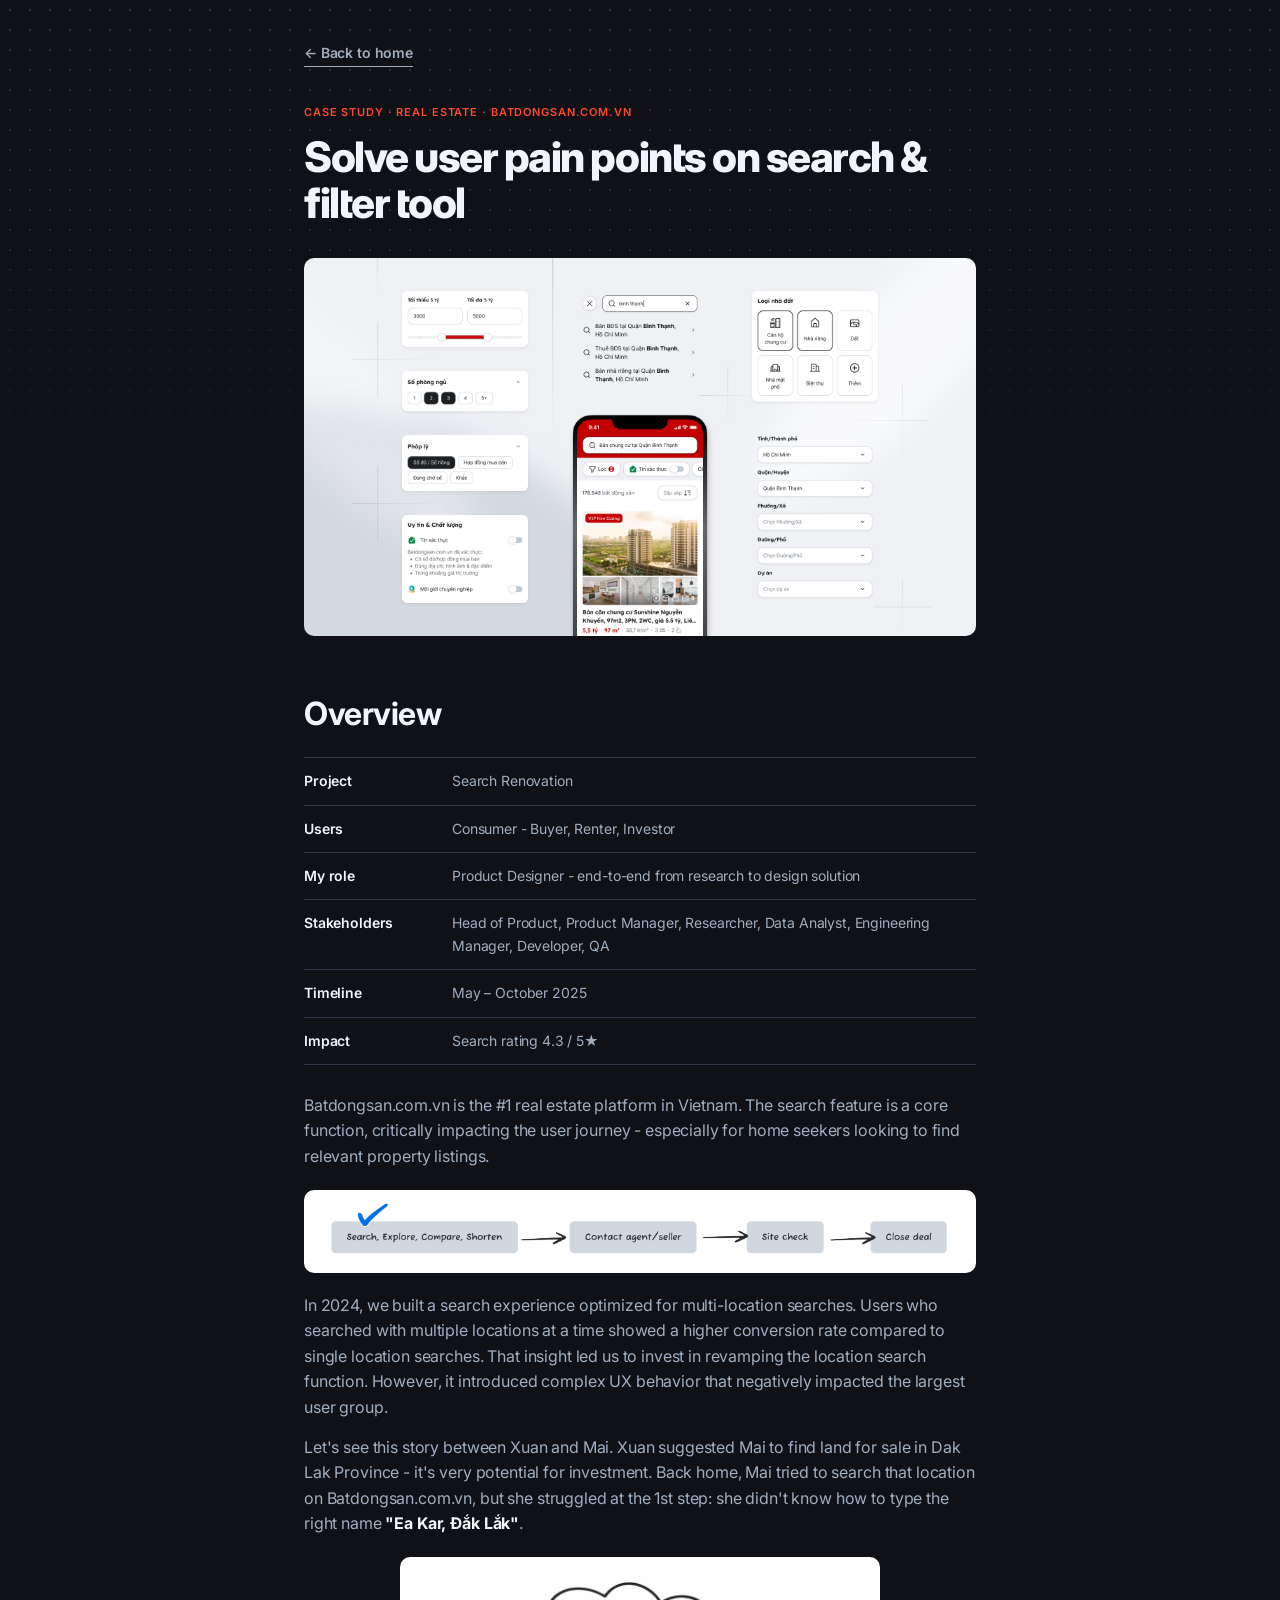
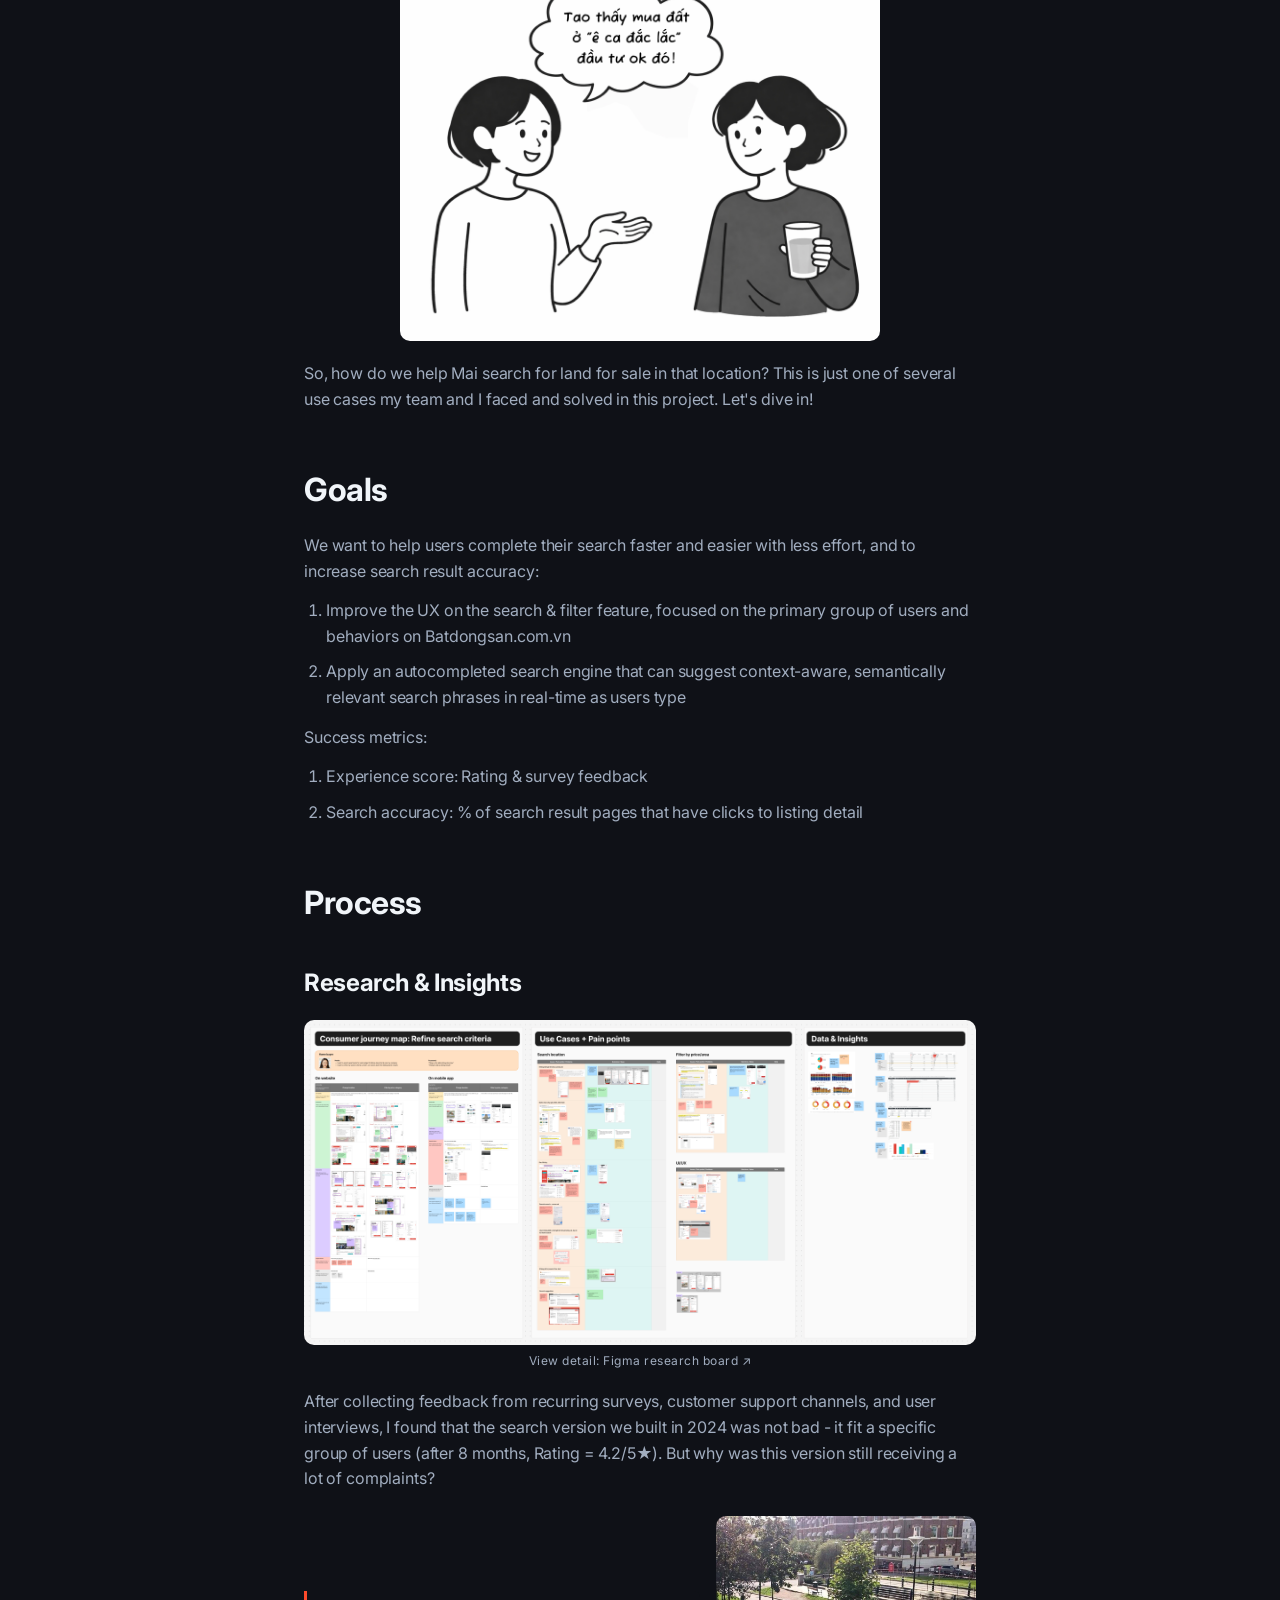
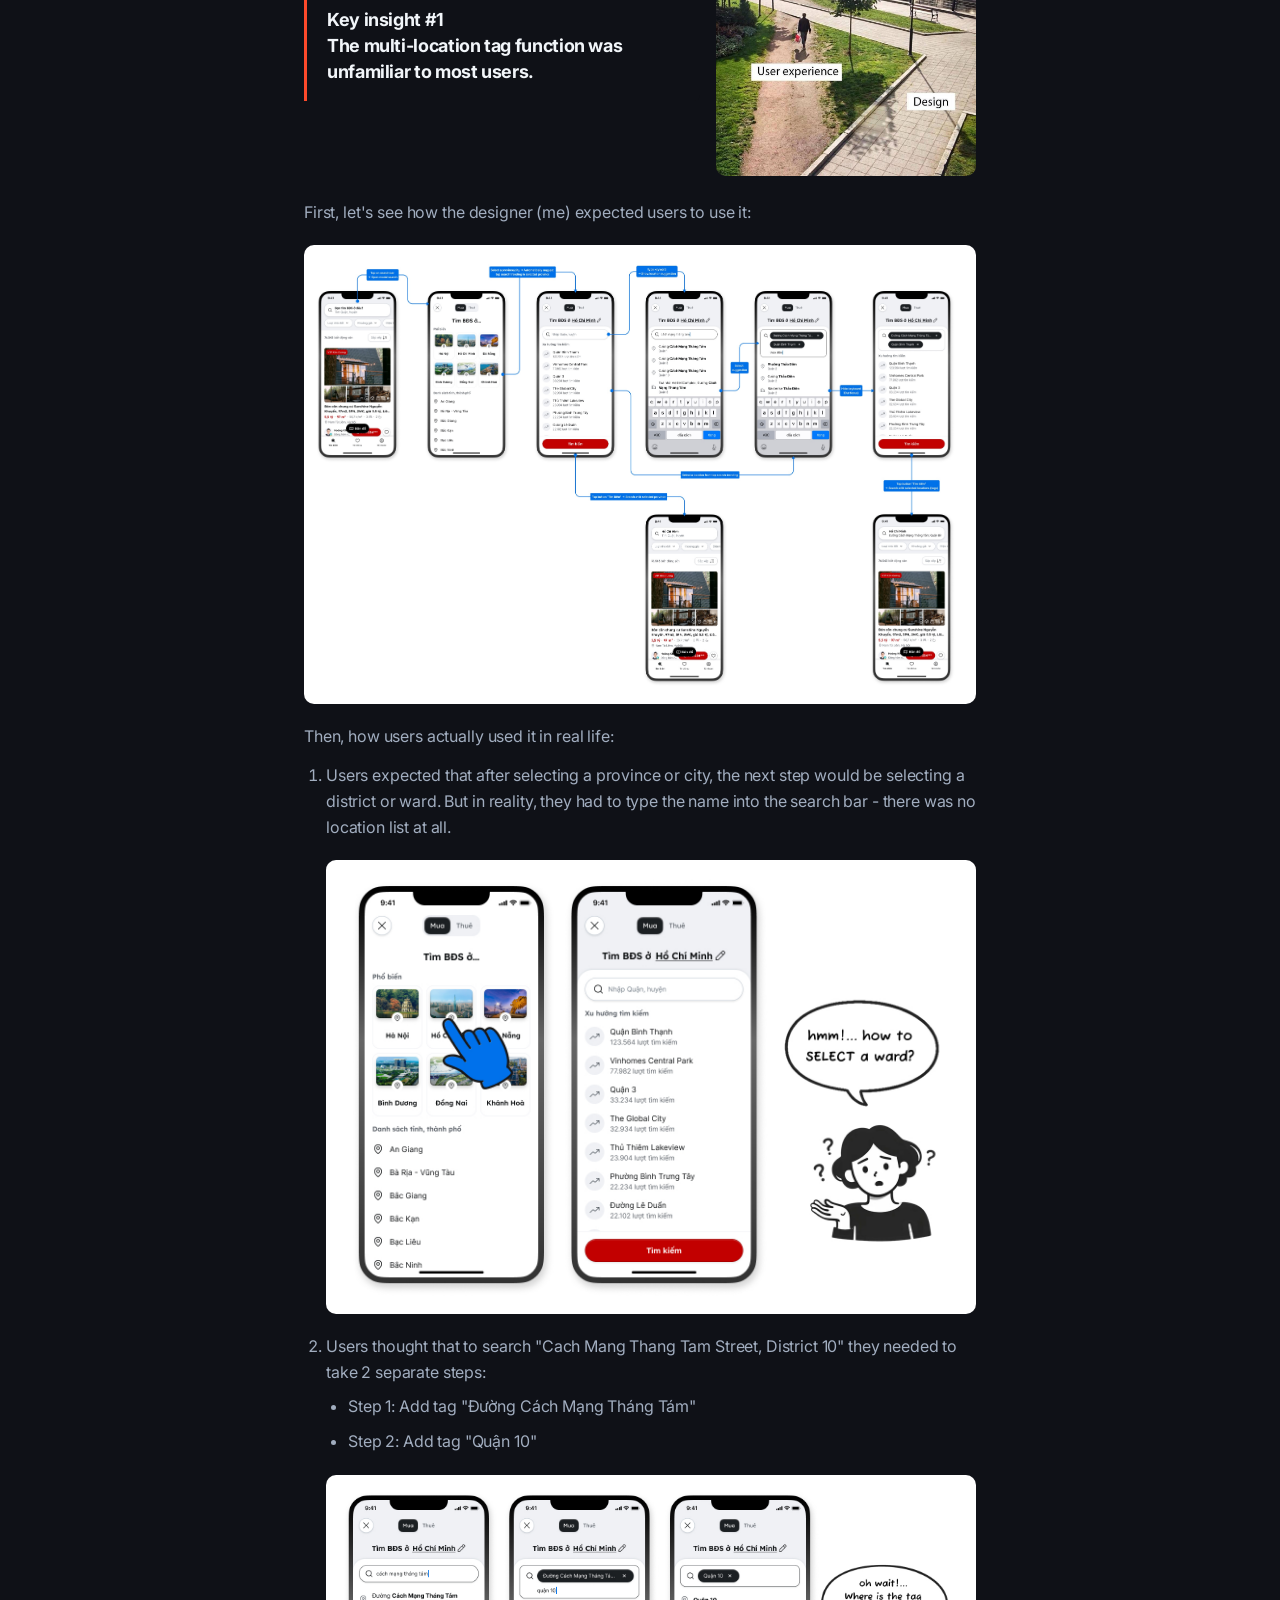
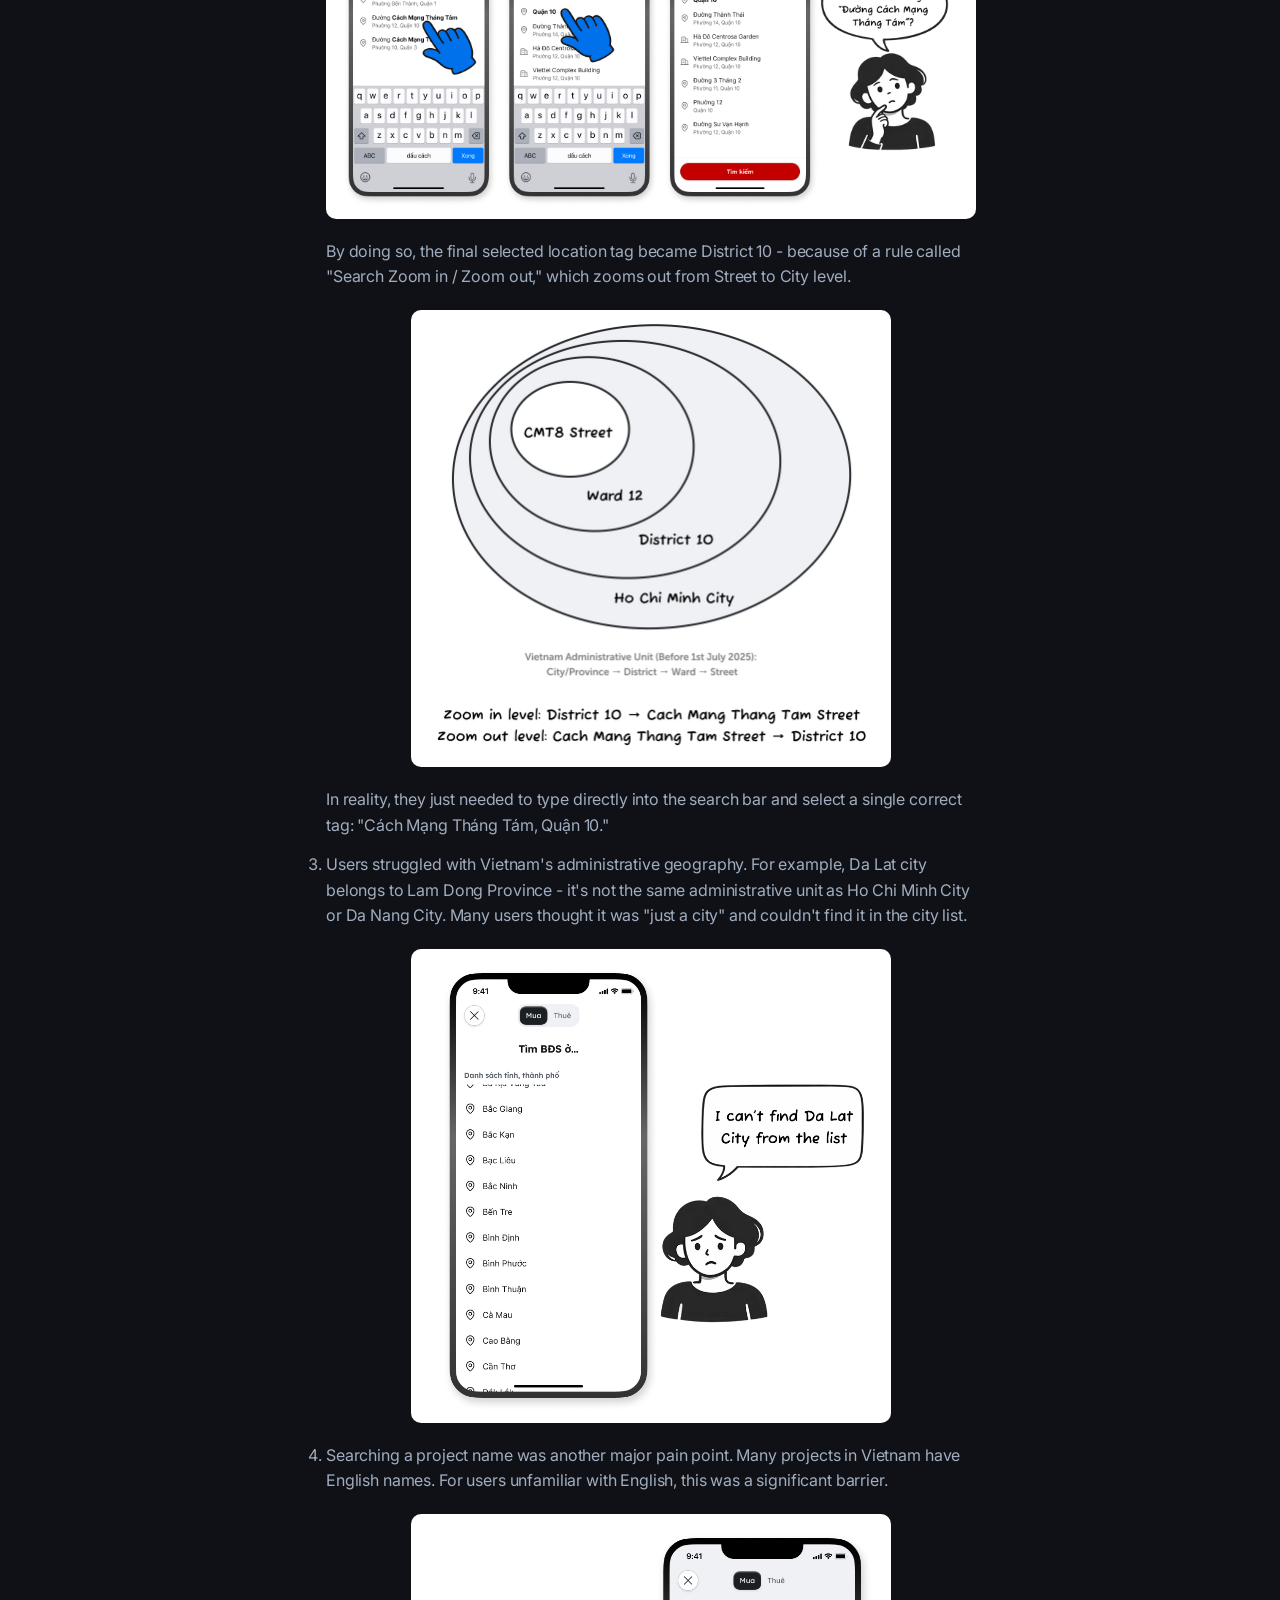
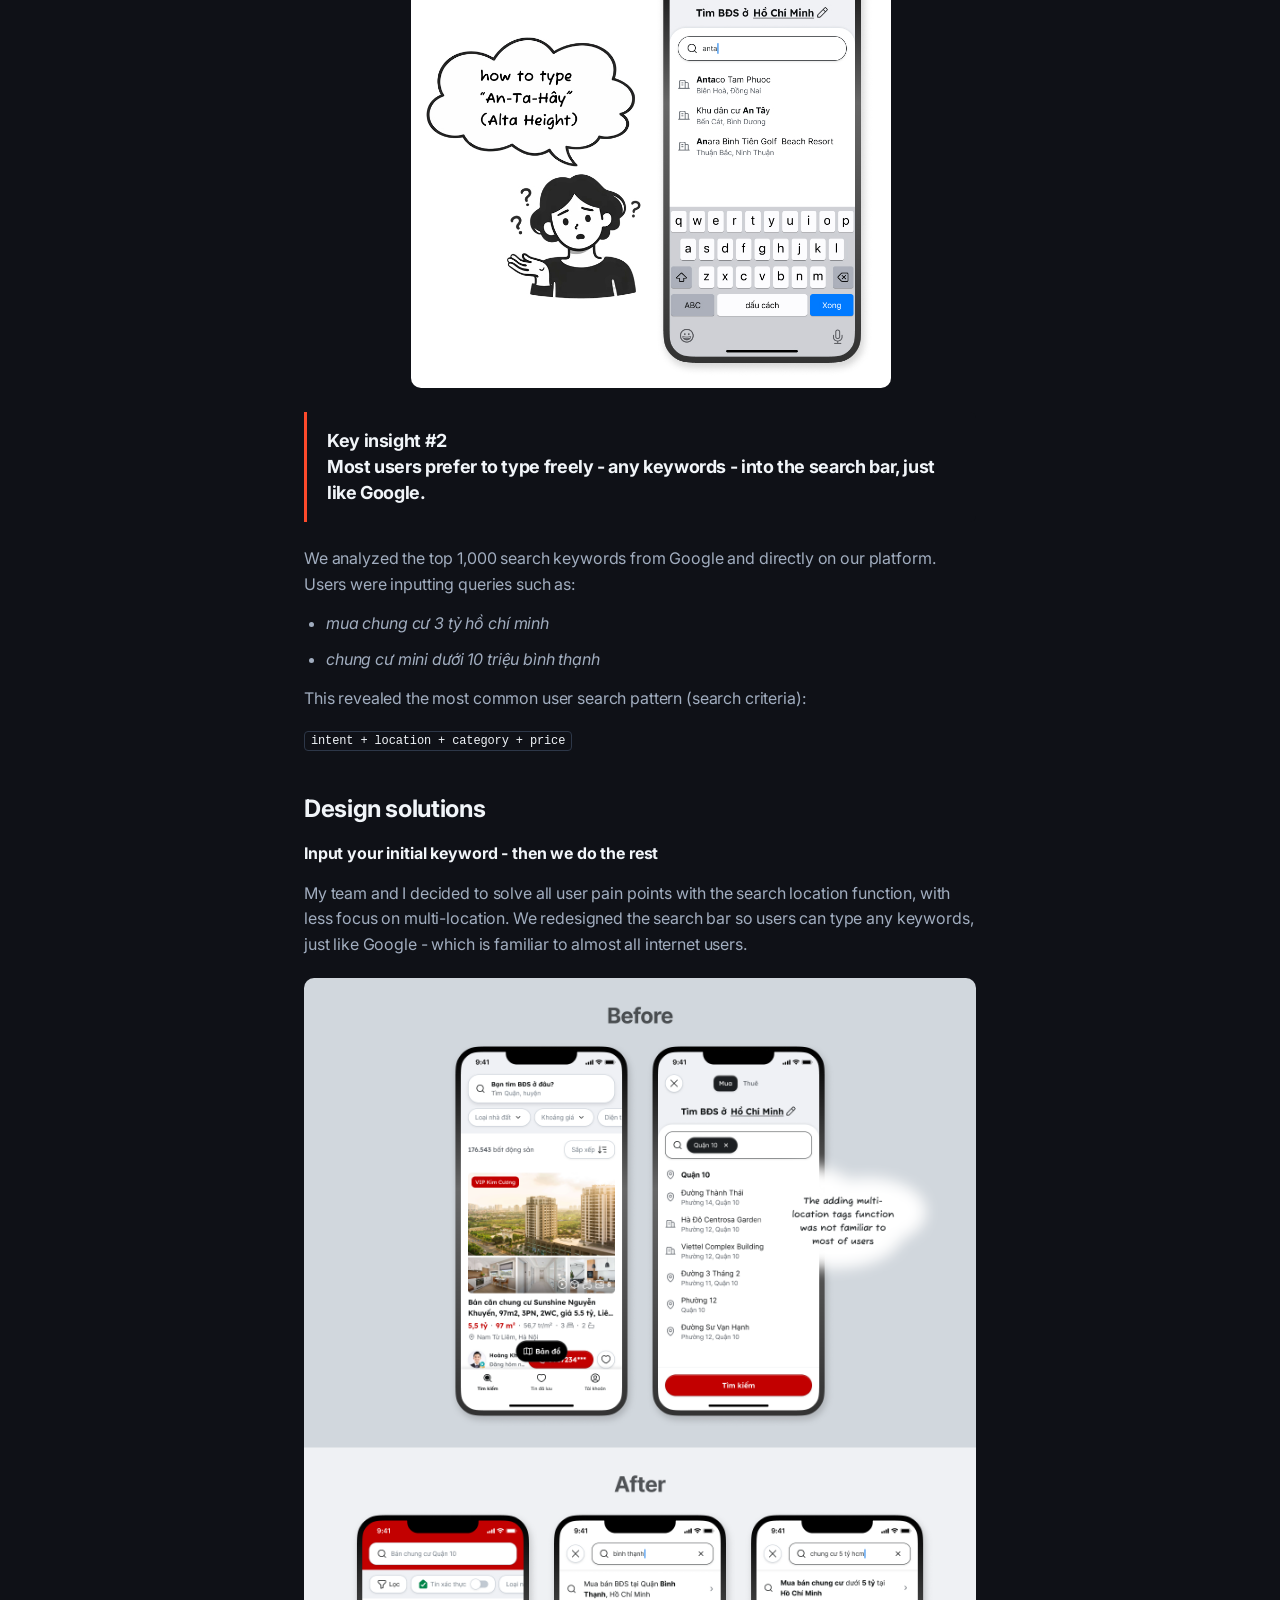
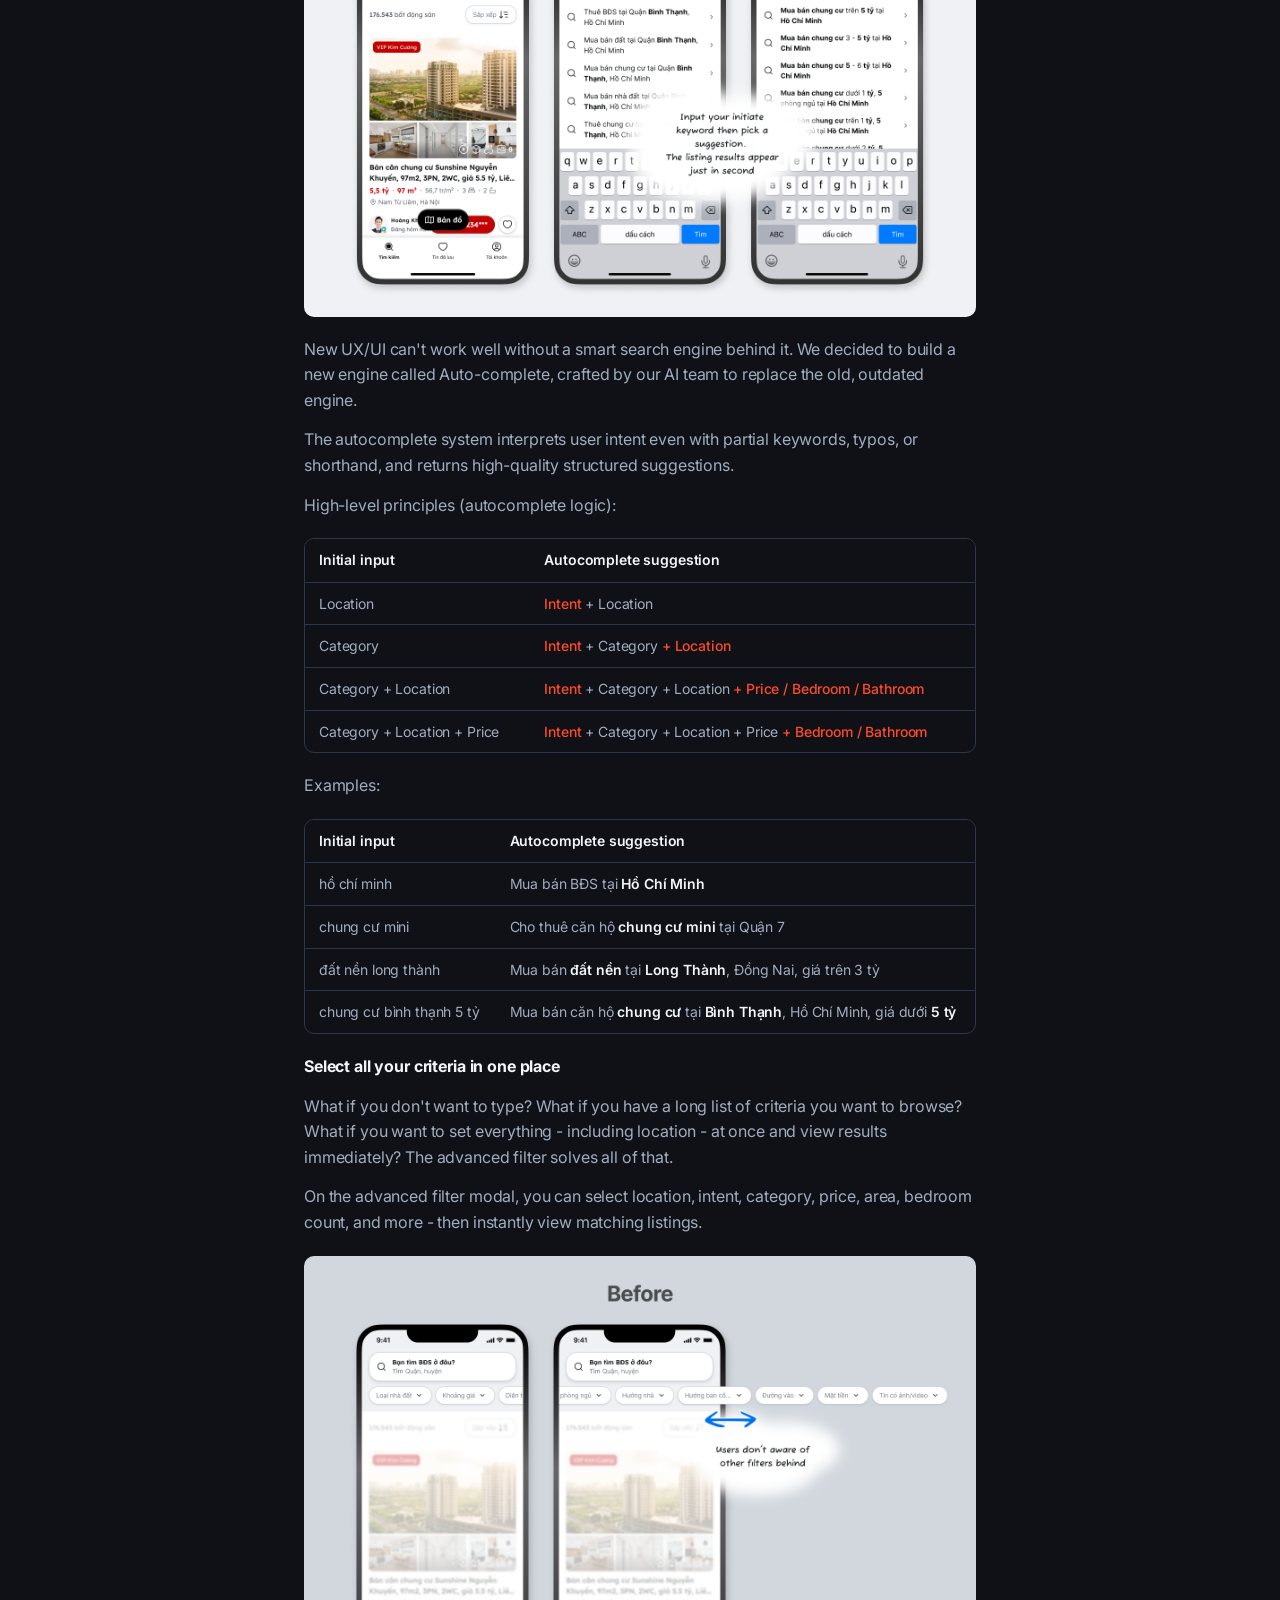
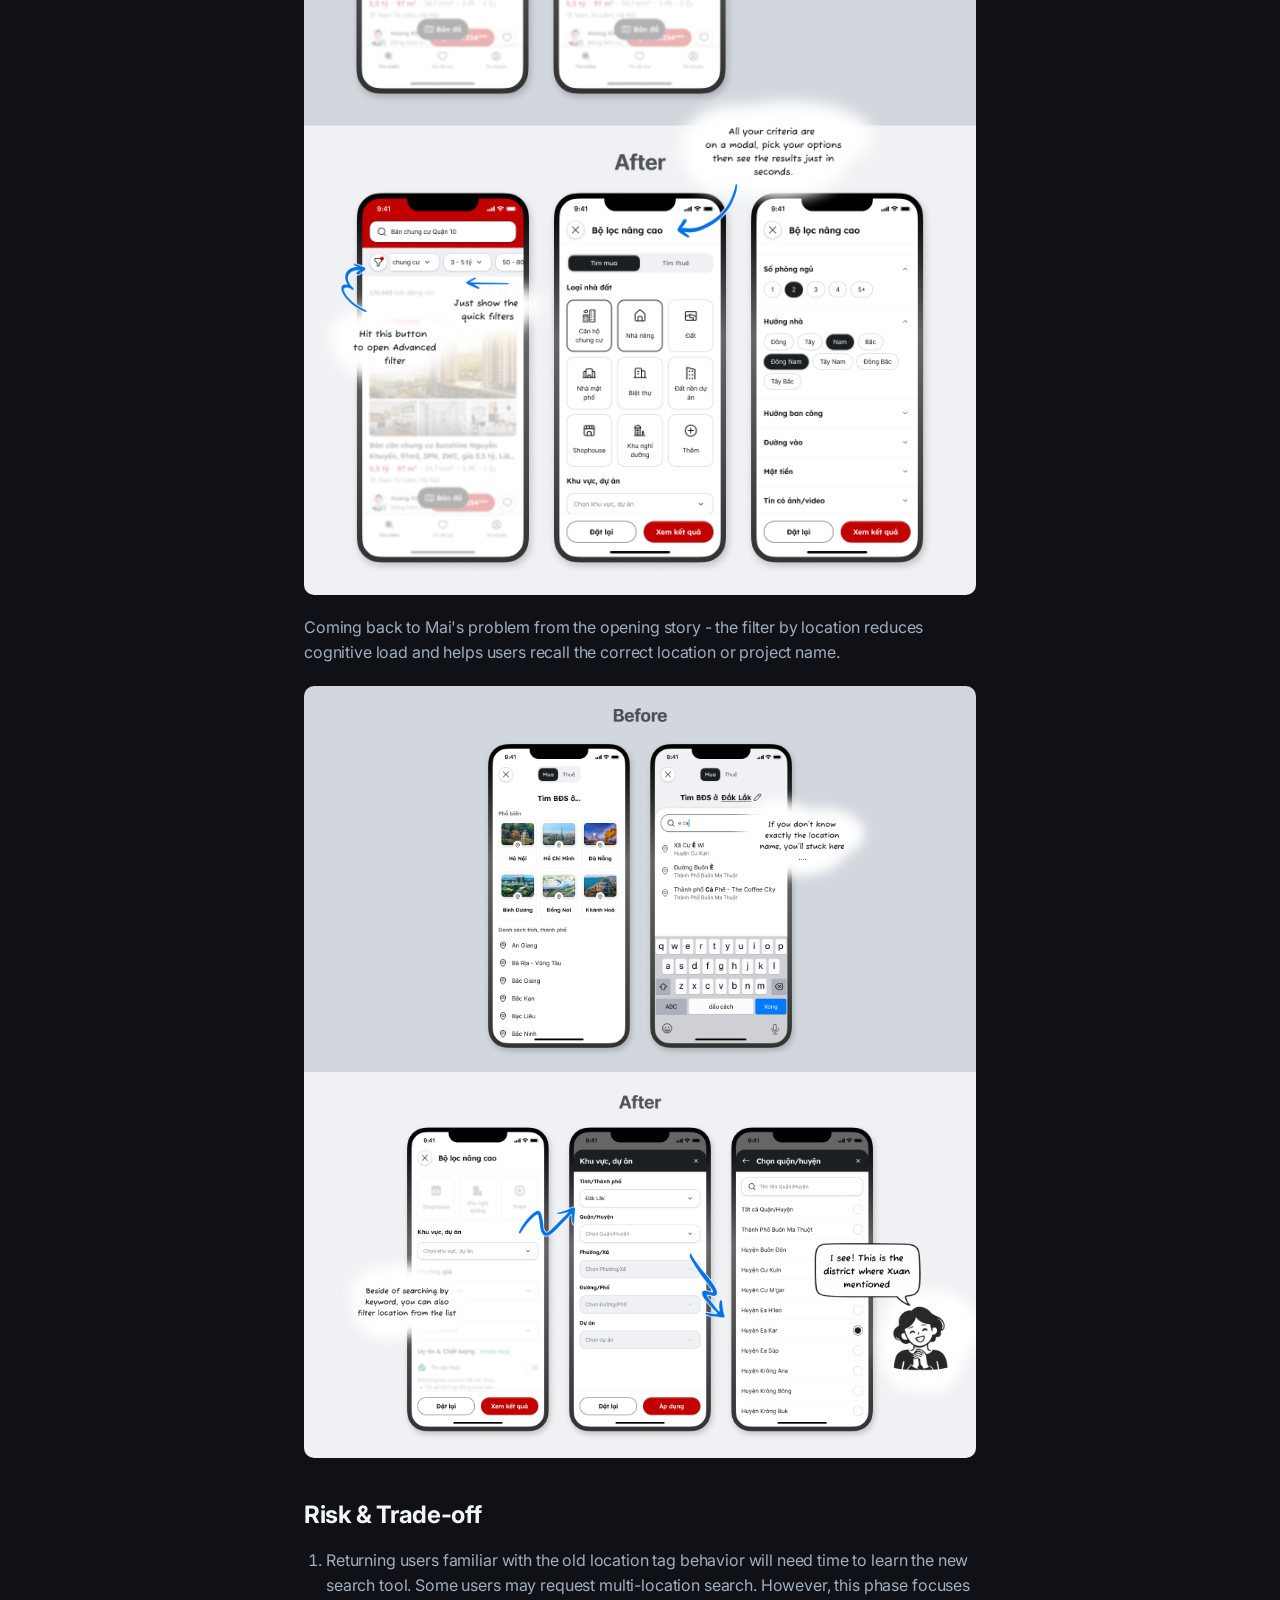
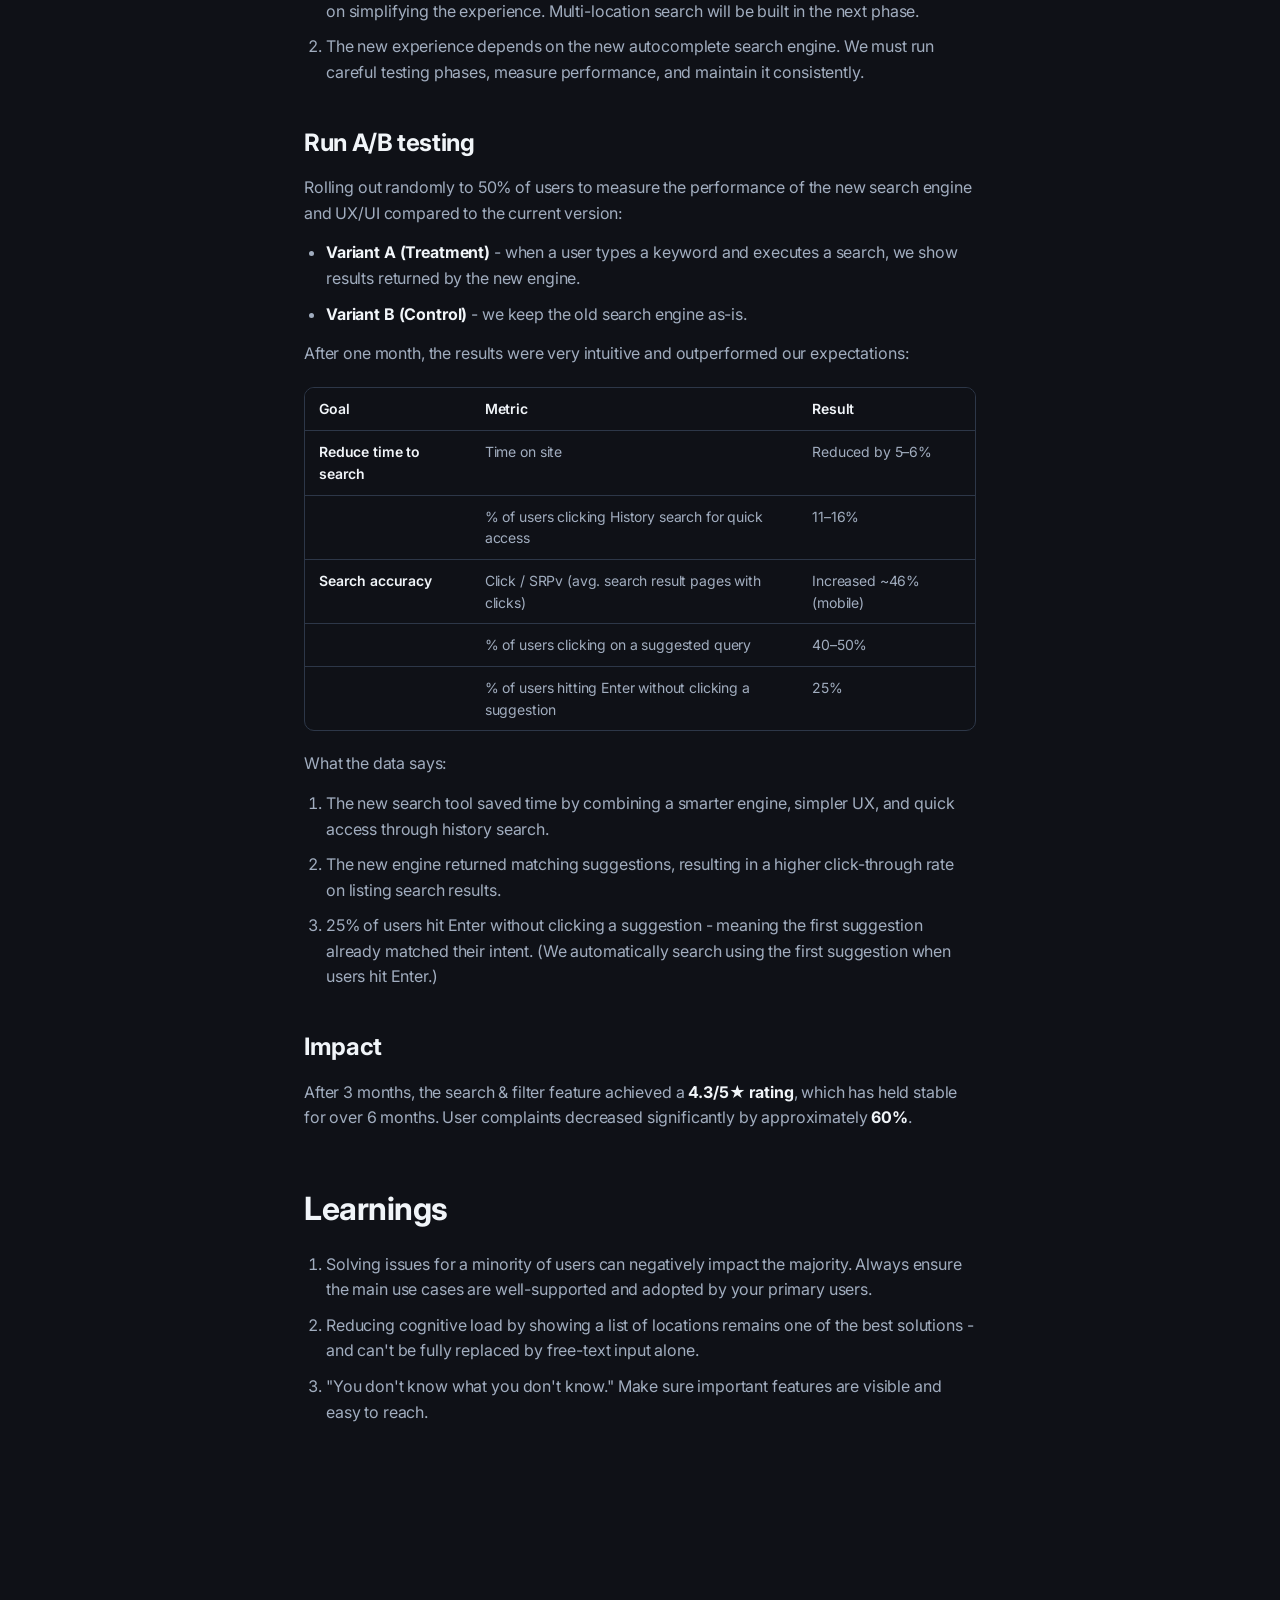
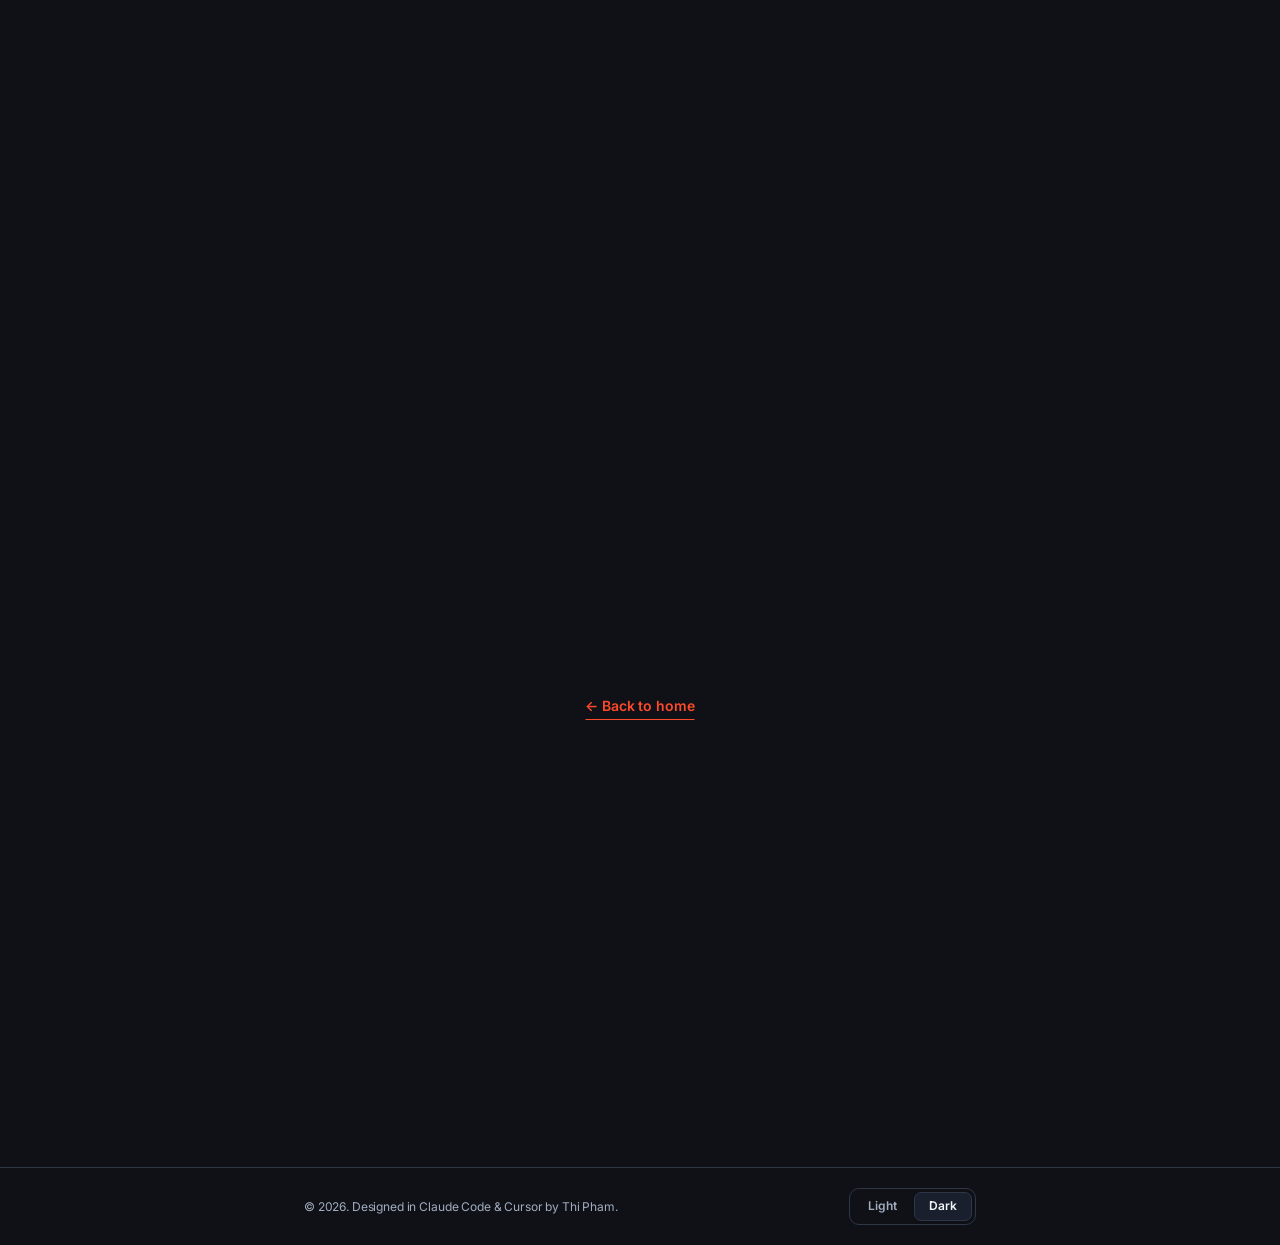
==== commit b1a932a8: "build dark mode" ====
--- a/case-study-1.html
+++ b/case-study-1.html
@@ -24,13 +24,6 @@
 
   <main>
 
-    <!-- Hero image - full bleed -->
-    <img
-      class="cs-hero-img"
-      src="./images/case-study-1/Cover_Search.jpg"
-      alt="Search & filter tool - cover"
-    >
-
     <div class="container">
 
       <!-- Project header -->
@@ -39,6 +32,12 @@
         <p class="cs-eyebrow">Case Study · Real Estate · Batdongsan.com.vn</p>
         <h1 class="cs-title">Solve user pain points on search &amp; filter tool</h1>
       </div>
+
+      <img
+        class="cs-hero-img"
+        src="./images/case-study-1/Cover_Search.jpg"
+        alt="Search & filter tool - cover"
+      >
 
       <!-- ─── Overview ──────────────────────────────────── -->
       <div class="cs-section">
@@ -473,6 +472,10 @@
   <footer class="site-footer">
     <div class="container">
       <span class="footer-copy">© 2026. Designed in Claude Code &amp; Cursor by Thi Pham.</span>
+      <div class="theme-toggle" role="group" aria-label="Color theme">
+        <button class="theme-opt" data-theme-val="light">Light</button>
+        <button class="theme-opt" data-theme-val="dark">Dark</button>
+      </div>
     </div>
   </footer>
 
--- a/style.css
+++ b/style.css
@@ -21,6 +21,31 @@
   --shadow-card: rgba(0,0,0,0.08) 0px 4px 12px, rgba(75,85,99,0.15) 0px 0px 0px 1px;
 }
 
+/* ─── Dark theme ──────────────────────────────────────────────── */
+[data-theme="dark"] {
+  --color-ash-gray:    #0f1117;
+  --color-ghost-white: #1a1f2e;
+  --color-graphite:    #f1f5f9;
+  --color-slate-blue:  #A1ADBF;
+  --color-light-gray:  #A1ADBF;
+  --color-border-gray: #2d3748;
+  --shadow-card: rgba(0,0,0,0.35) 0px 4px 12px, rgba(255,255,255,0.05) 0px 0px 0px 1px;
+}
+
+[data-theme="dark"] body {
+  background-image:
+    linear-gradient(to bottom, rgba(15,17,23,0) 0%, #0f1117 560px),
+    radial-gradient(circle, #2E343C 1px, transparent 1px);
+}
+
+[data-theme="dark"] .contact-card {
+  background: #1e2739;
+}
+
+[data-theme="dark"] .back-to-top {
+  background: var(--color-ghost-white);
+}
+
 /* ─── Reset ──────────────────────────────────────────────────── */
 *, *::before, *::after {
   box-sizing: border-box;
@@ -41,8 +66,9 @@
   letter-spacing: -0.14px;
   color: var(--color-slate-blue);
   background-color: var(--color-ash-gray);
+  transition: color 0.2s, background-color 0.2s, background-image 0.2s;
   background-image:
-    linear-gradient(to bottom, rgba(255,255,255,0) 0%, #ffffff 360px),
+    linear-gradient(to bottom, rgba(255,255,255,0) 0%, #ffffff 560px),
     radial-gradient(circle, #d0d0d0 1px, transparent 1px);
   background-size: 100% 100%, 20px 20px;
   background-repeat: no-repeat, repeat;
@@ -52,6 +78,11 @@
 a {
   color: inherit;
   text-decoration: none;
+}
+
+strong {
+  color: var(--color-graphite);
+  font-weight: 700;
 }
 
 img {
@@ -237,7 +268,8 @@
   flex-direction: column;
   align-items: flex-start;
   gap: 8px;
-  background: var(--color-ash-gray);
+  background: var(--color-ghost-white);
+  border: 1px solid var(--color-border-gray);
   border-radius: var(--radius-sm);
   padding: 12px;
 }
@@ -446,13 +478,47 @@
 
 .site-footer .container {
   display: flex;
-  justify-content: center;
+  align-items: center;
+  justify-content: space-between;
+  gap: 12px;
 }
 
 .footer-copy {
   font-size: 12px;
   color: var(--color-light-gray);
-  text-align: center;
+}
+
+.theme-toggle {
+  flex-shrink: 0;
+  display: flex;
+  align-items: center;
+  background: var(--color-ash-gray);
+  border: 1px solid var(--color-border-gray);
+  border-radius: 10px;
+  padding: 3px;
+  gap: 2px;
+}
+
+.theme-opt {
+  padding: 5px 14px;
+  border: 1px solid transparent;
+  border-radius: 7px;
+  font-family: var(--font);
+  font-size: 12px;
+  font-weight: 600;
+  cursor: pointer;
+  background: transparent;
+  color: var(--color-light-gray);
+  transition: background 0.15s, color 0.15s, border-color 0.15s, box-shadow 0.15s;
+  white-space: nowrap;
+  line-height: 1.4;
+}
+
+.theme-opt.active {
+  background: var(--color-ghost-white);
+  color: var(--color-graphite);
+  border-color: var(--color-border-gray);
+  box-shadow: 0 1px 3px rgba(0, 0, 0, 0.08);
 }
 
 /* ─── Desktop ────────────────────────────────────────────────── */
@@ -524,6 +590,8 @@
   max-height: 480px;
   object-fit: cover;
   object-position: center;
+  border-radius: var(--radius-md);
+  margin: 24px 0;
 }
 
 /* Case study header */
@@ -643,13 +711,12 @@
 }
 
 .cs-blockquote {
-  border-left: 3px solid var(--color-graphite);
+  border-left: 3px solid var(--color-rocket-red);
   padding: 12px 0 12px 20px;
   margin: 24px 0;
-  font-size: 17px;
-  font-style: italic;
-  font-weight: 600;
-  line-height: 1.55;
+  font-size: 18px;
+  font-weight: 700;
+  line-height: 1.45;
   letter-spacing: -0.2px;
   color: var(--color-graphite);
 }
@@ -692,7 +759,7 @@
 }
 
 .cs-insight p {
-  font-size: 16px;
+  font-size: 18px;
   font-weight: 700;
   letter-spacing: -0.02em;
   line-height: 1.45;
@@ -978,6 +1045,12 @@
 }
 
 /* ─── Logo Marquee ───────────────────────────────────────────── */
+.marquee-section {
+  margin: 72px -24px 0;
+  padding: 24px 24px 0;
+  border-radius: var(--radius-md);
+}
+
 .marquee-heading {
   font-size: 11px;
   font-weight: 600;
@@ -985,7 +1058,7 @@
   text-transform: uppercase;
   color: var(--color-light-gray);
   text-align: center;
-  margin-top: 72px;
+  margin-top: 0;
   margin-bottom: 4px;
 }
 .marquee-wrap {
@@ -1023,15 +1096,9 @@
   width: auto;
   max-width: 220px;
   object-fit: contain;
-  opacity: 0.45;
-  filter: grayscale(100%);
-  transition: opacity 0.2s, filter 0.2s;
   flex-shrink: 0;
-}
-
-.marquee-logo:hover {
-  opacity: 0.9;
-  filter: grayscale(0%);
+  /* collapse to black, then shift to --color-slate-blue #8999AF */
+  filter: brightness(0) saturate(100%) invert(64%) sepia(11%) saturate(430%) hue-rotate(182deg) brightness(68%);
 }
 
 @keyframes marquee-scroll {
@@ -1089,3 +1156,65 @@
   opacity: 1;
   transform: translateY(0);
 }
+
+/* ─── Lightbox ───────────────────────────────────────────────── */
+.lightbox-overlay {
+  display: none;
+  position: fixed;
+  inset: 0;
+  z-index: 1000;
+  background: rgba(0, 0, 0, 0.9);
+  align-items: center;
+  justify-content: center;
+  cursor: zoom-out;
+}
+
+.lightbox-overlay.is-open {
+  display: flex;
+  animation: lightbox-in 0.2s ease forwards;
+}
+
+@keyframes lightbox-in {
+  from { opacity: 0; }
+  to   { opacity: 1; }
+}
+
+.lightbox-overlay img {
+  max-width: 90%;
+  max-height: 90vh;
+  object-fit: contain;
+  border-radius: 6px;
+  cursor: default;
+  pointer-events: none;
+}
+
+.lightbox-close {
+  position: absolute;
+  top: 16px;
+  right: 16px;
+  width: 44px;
+  height: 44px;
+  background: rgba(255, 255, 255, 0.15);
+  border: none;
+  border-radius: 50%;
+  color: #ffffff;
+  font-size: 22px;
+  line-height: 1;
+  cursor: pointer;
+  display: flex;
+  align-items: center;
+  justify-content: center;
+  transition: background 0.15s;
+  pointer-events: auto;
+}
+
+.lightbox-close:hover {
+  background: rgba(255, 255, 255, 0.28);
+}
+
+@media (max-width: 560px) {
+  .lightbox-overlay img {
+    max-width: 95%;
+    max-height: 85vh;
+  }
+}
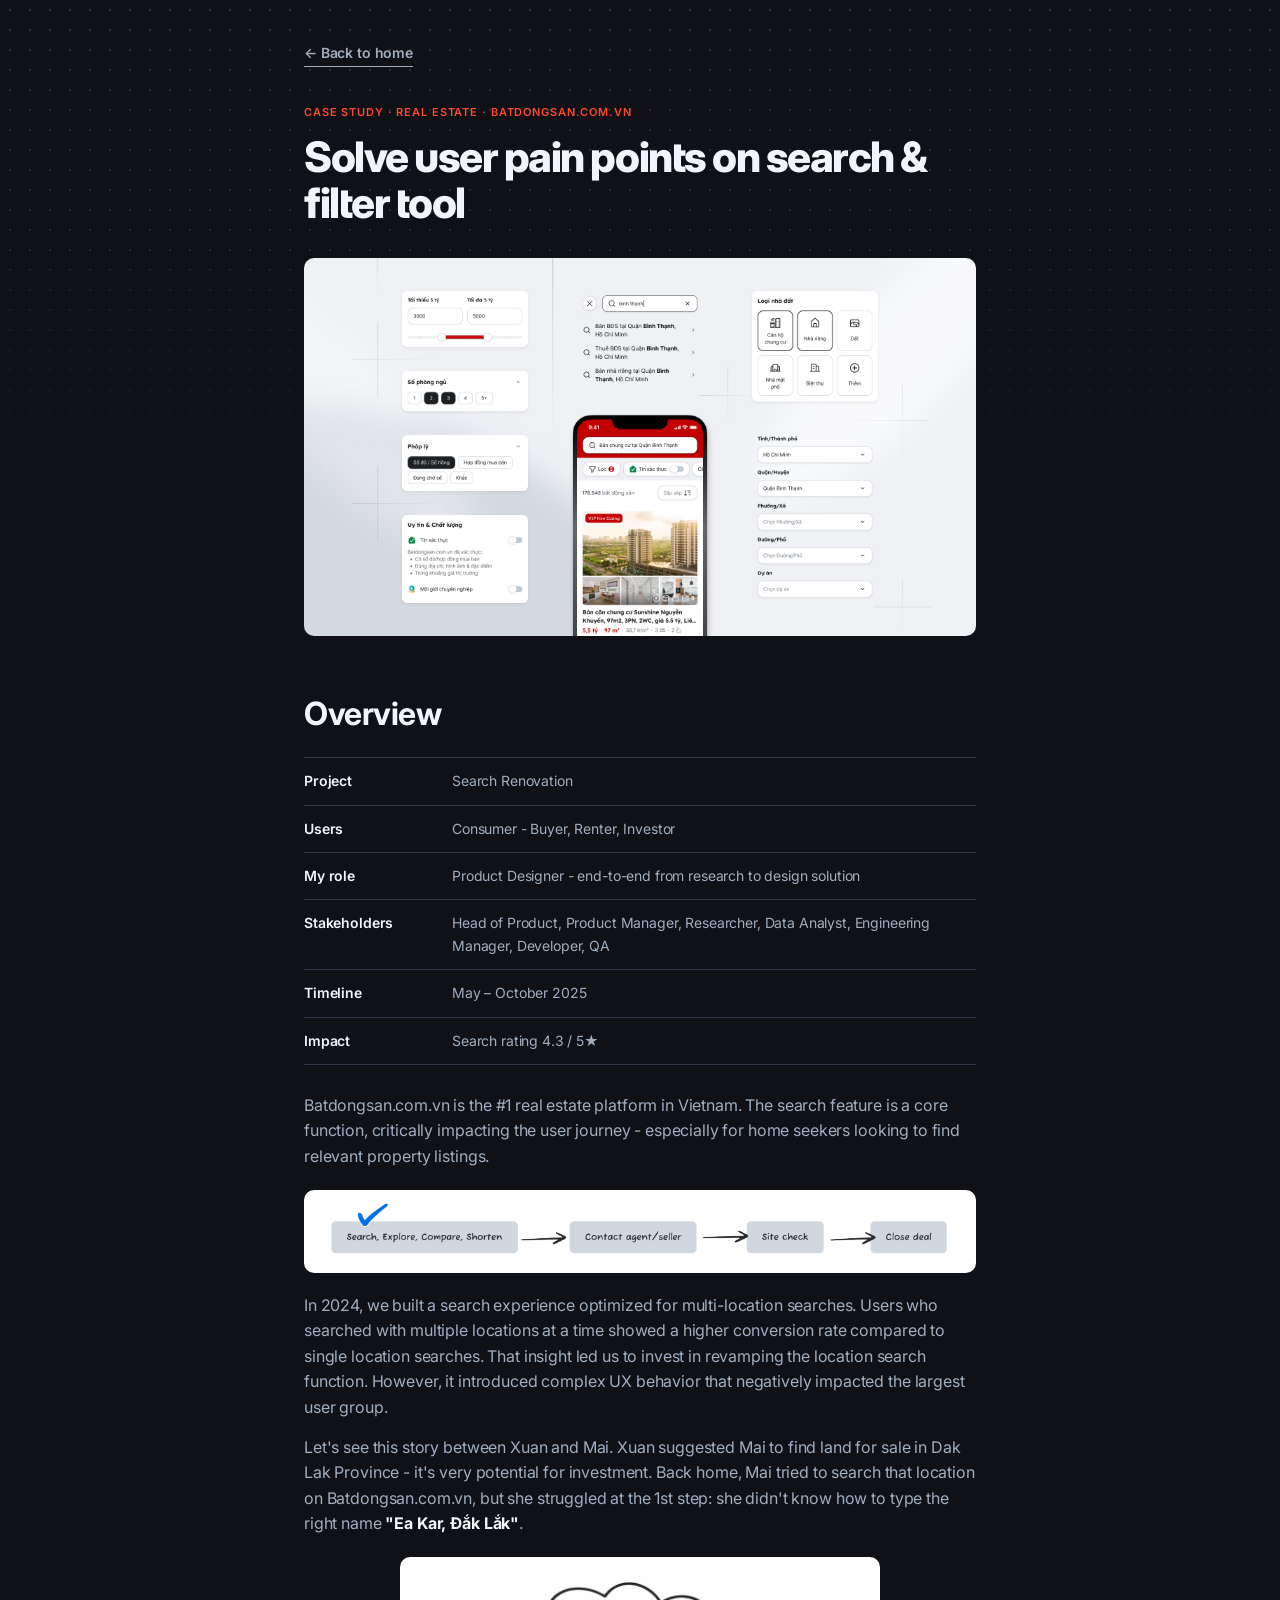
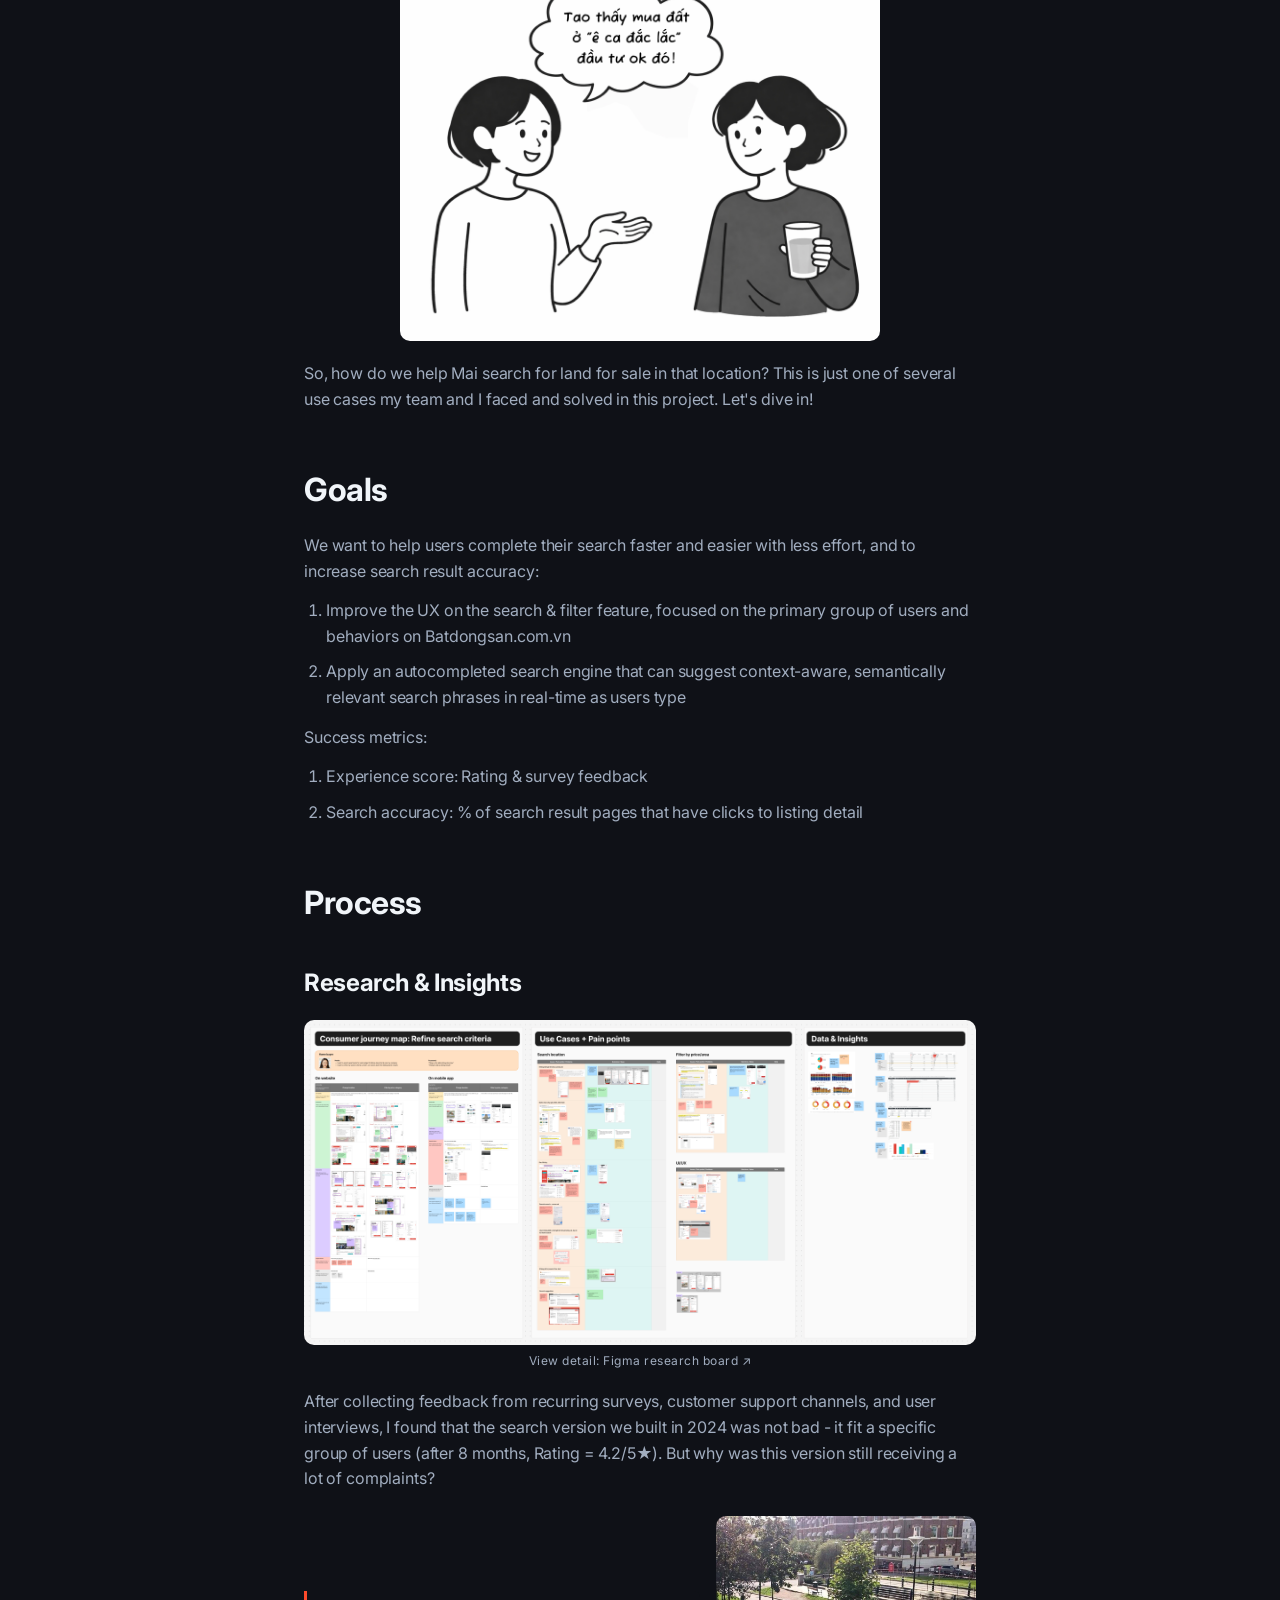
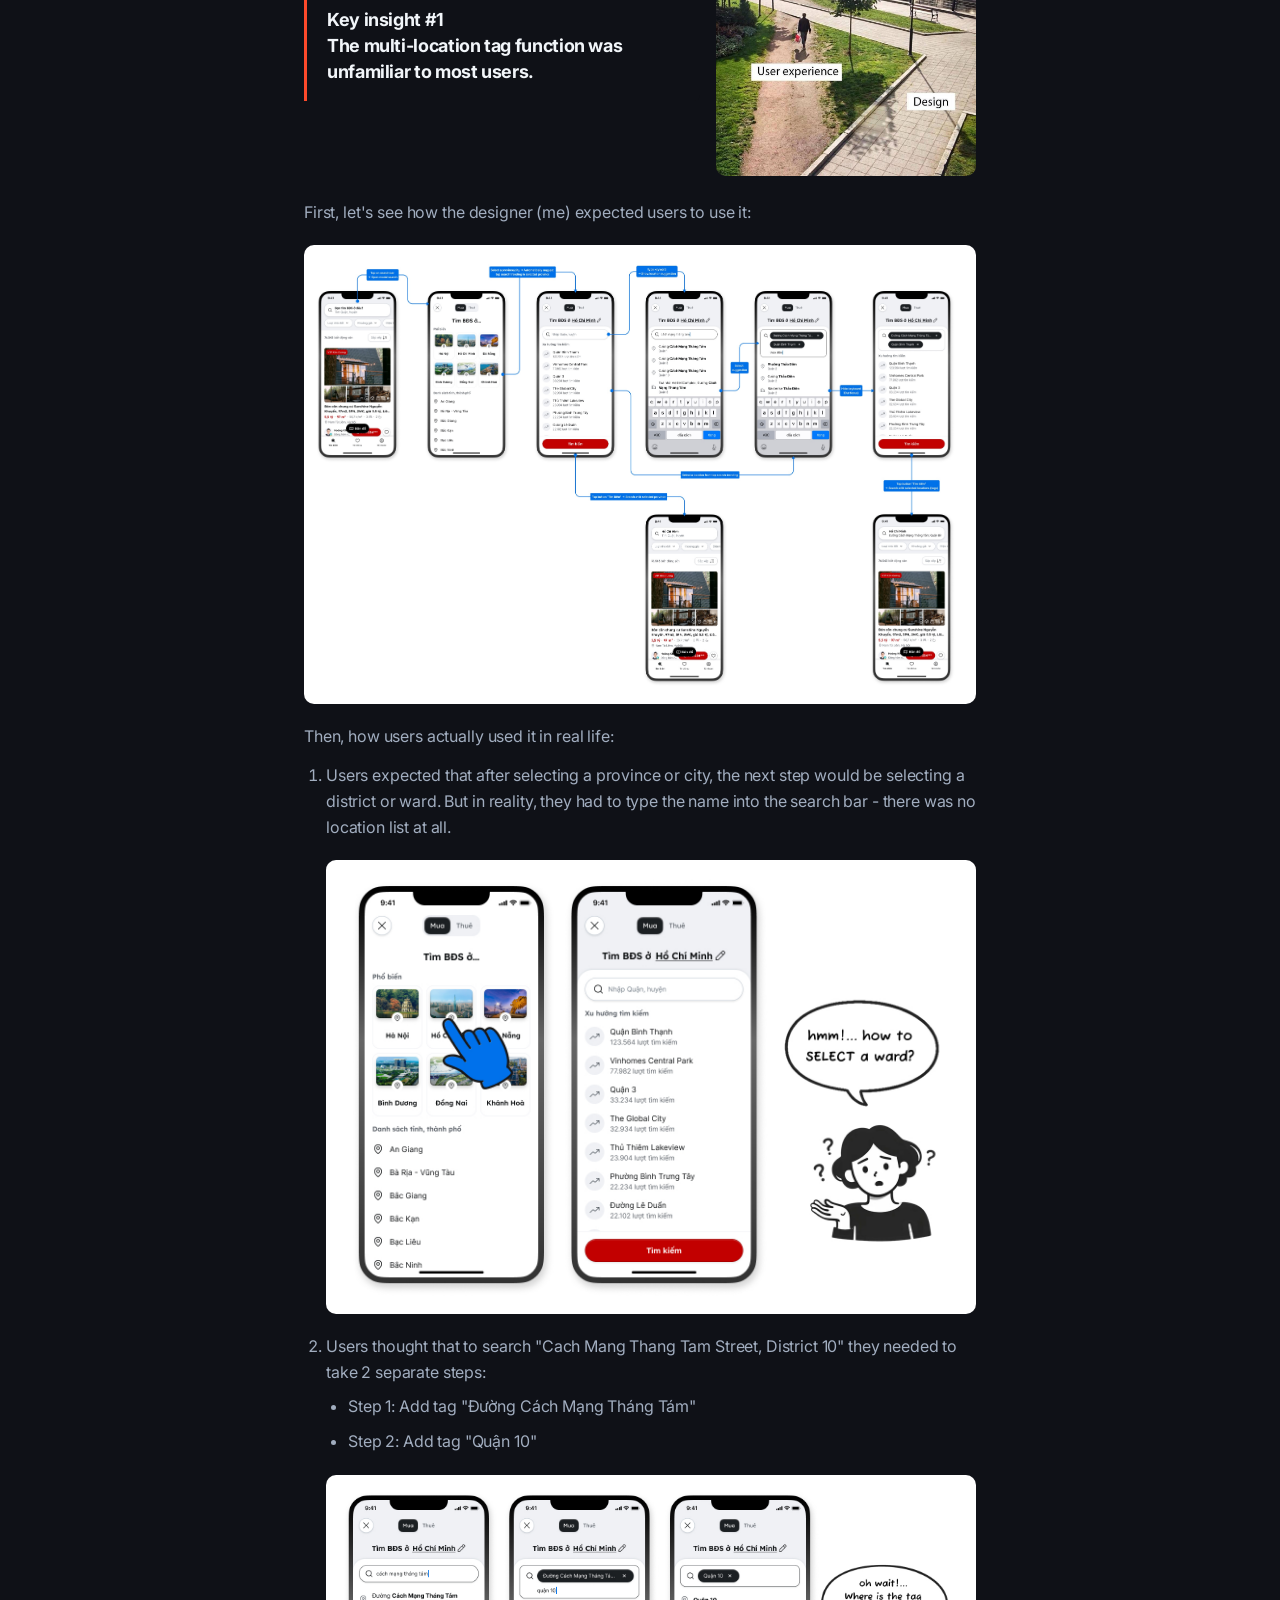
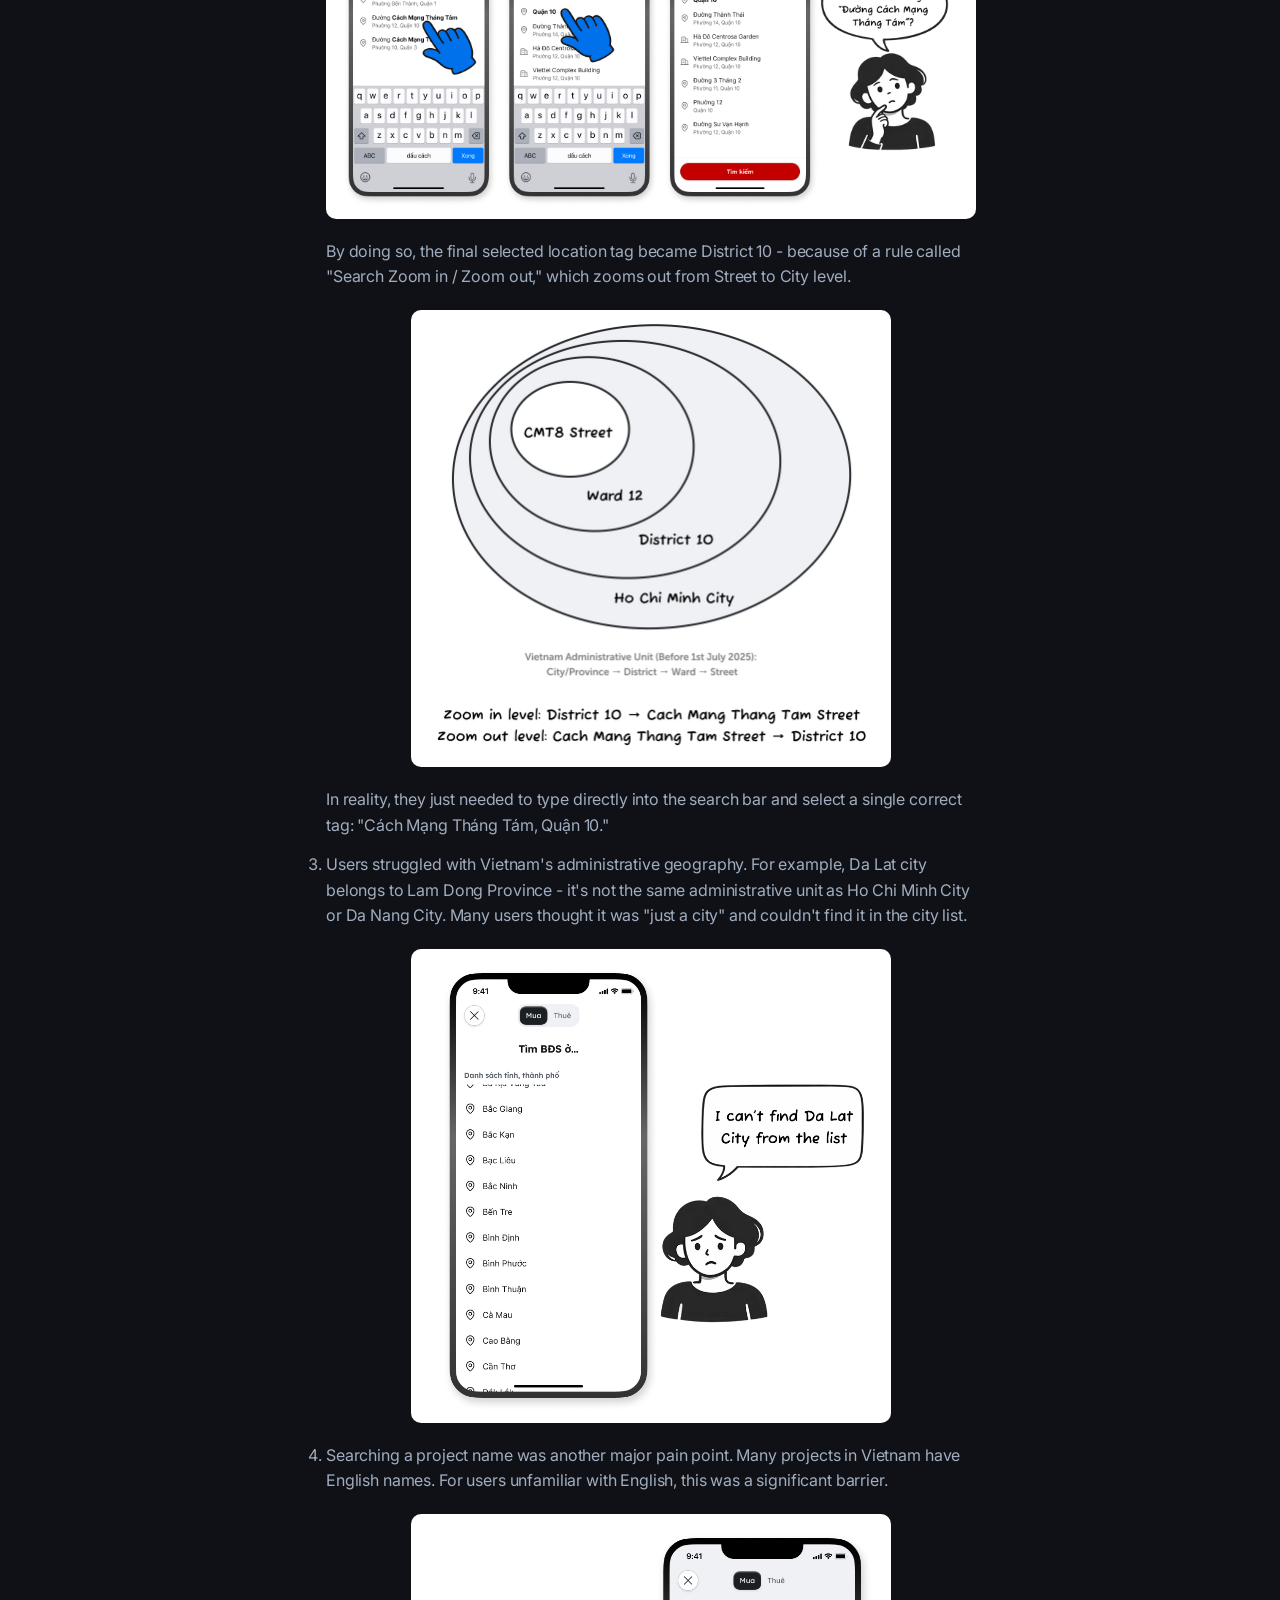
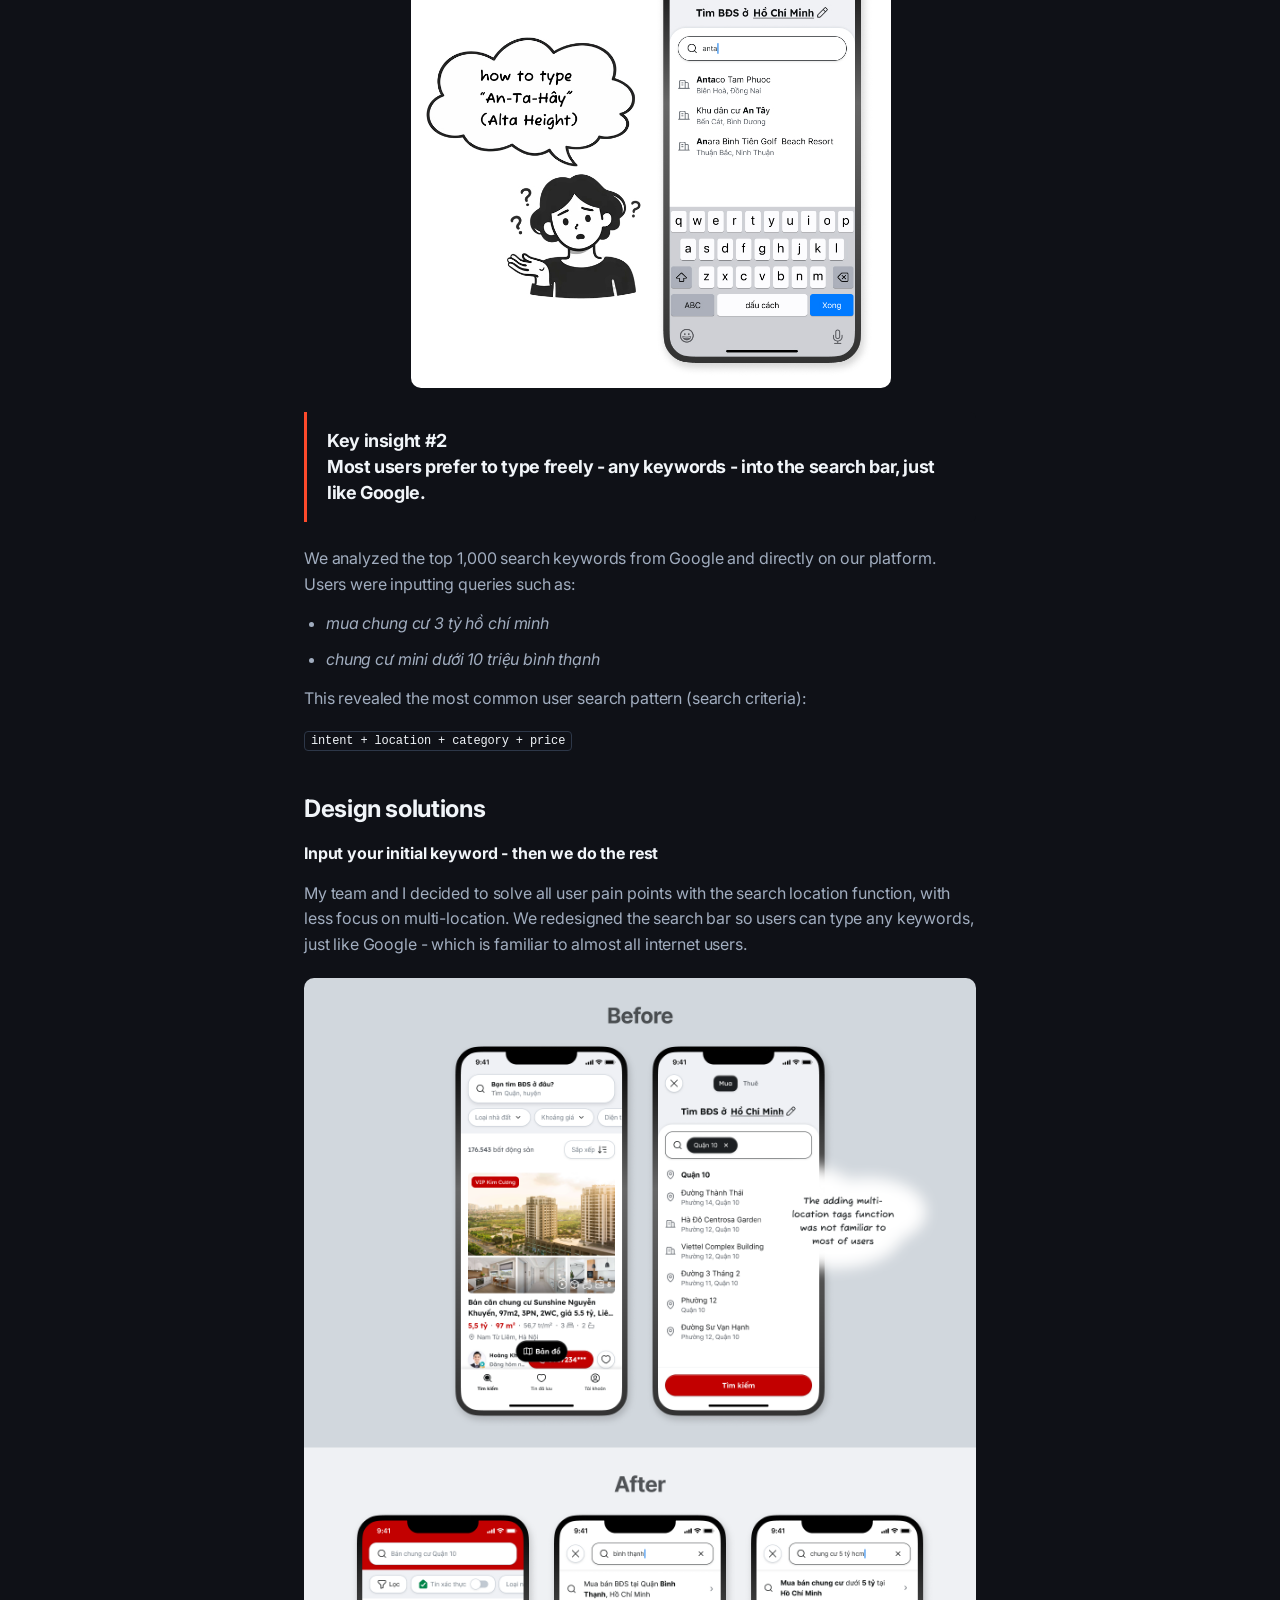
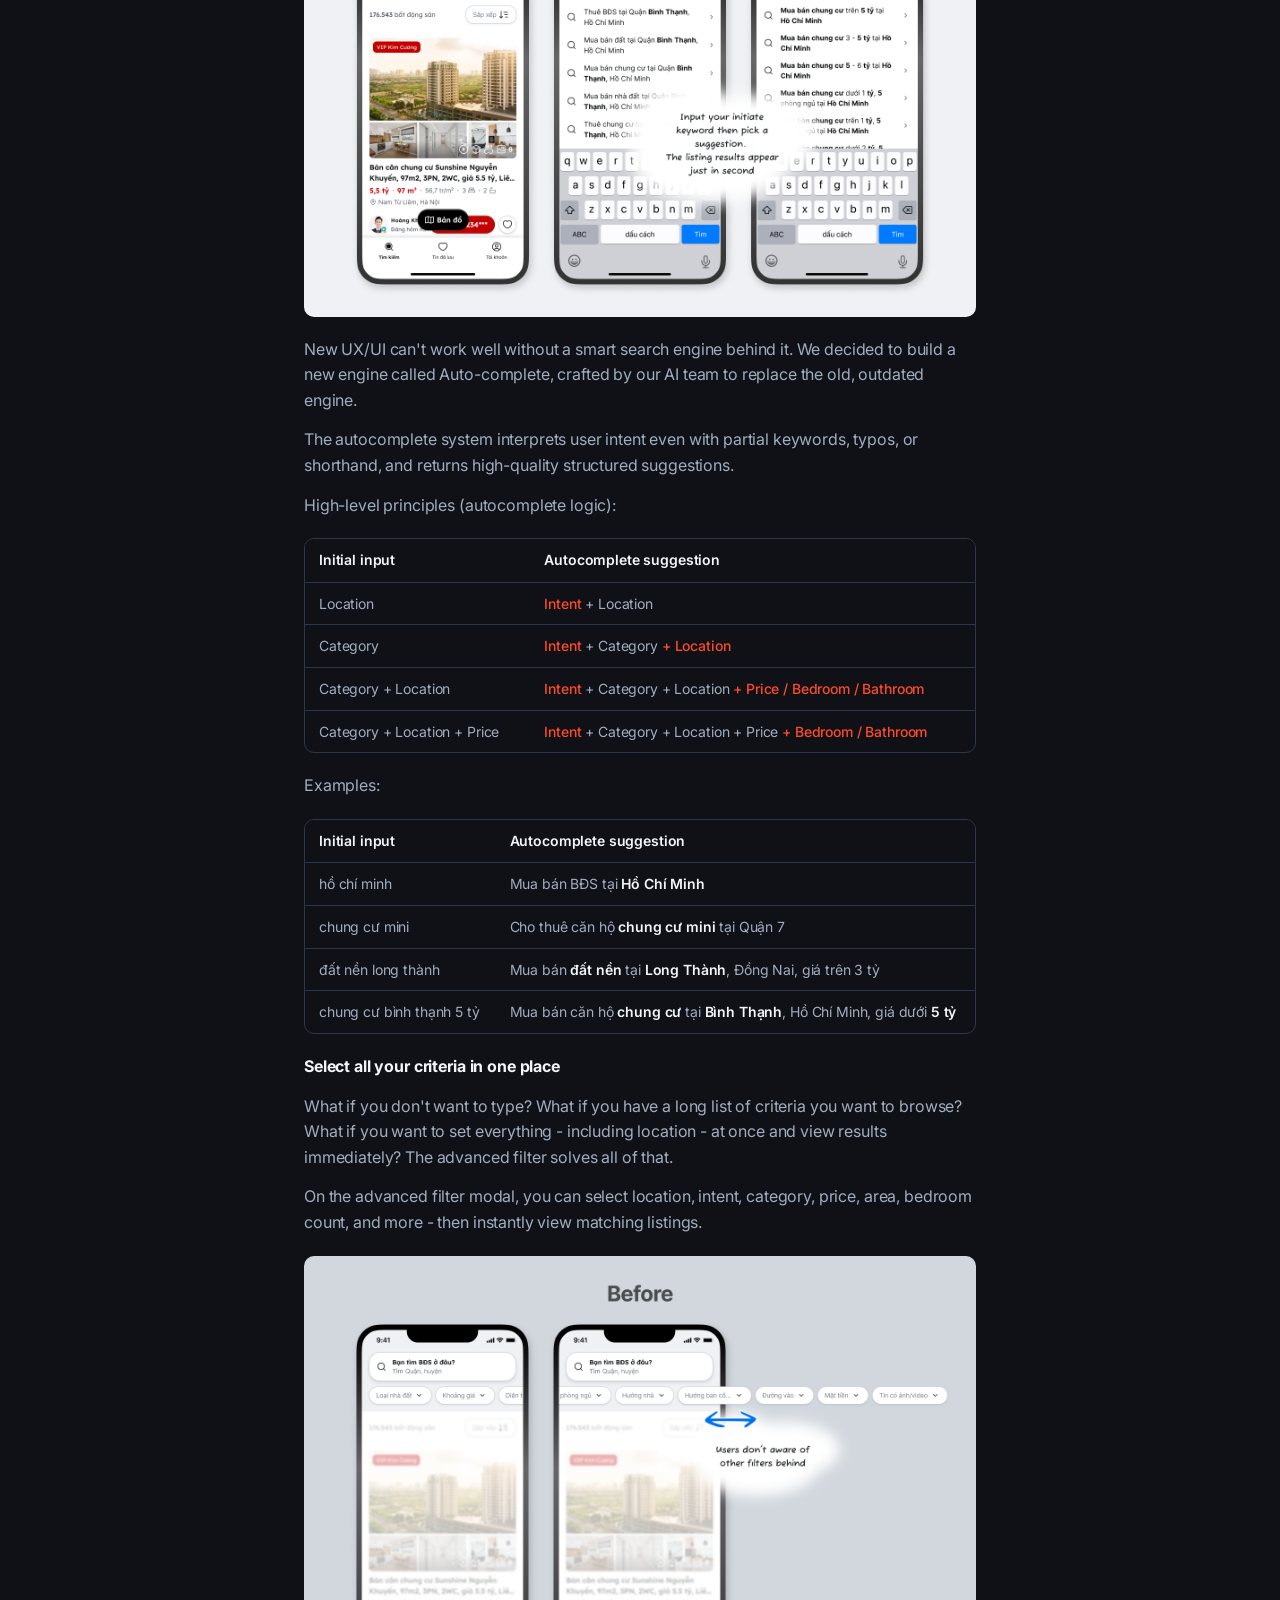
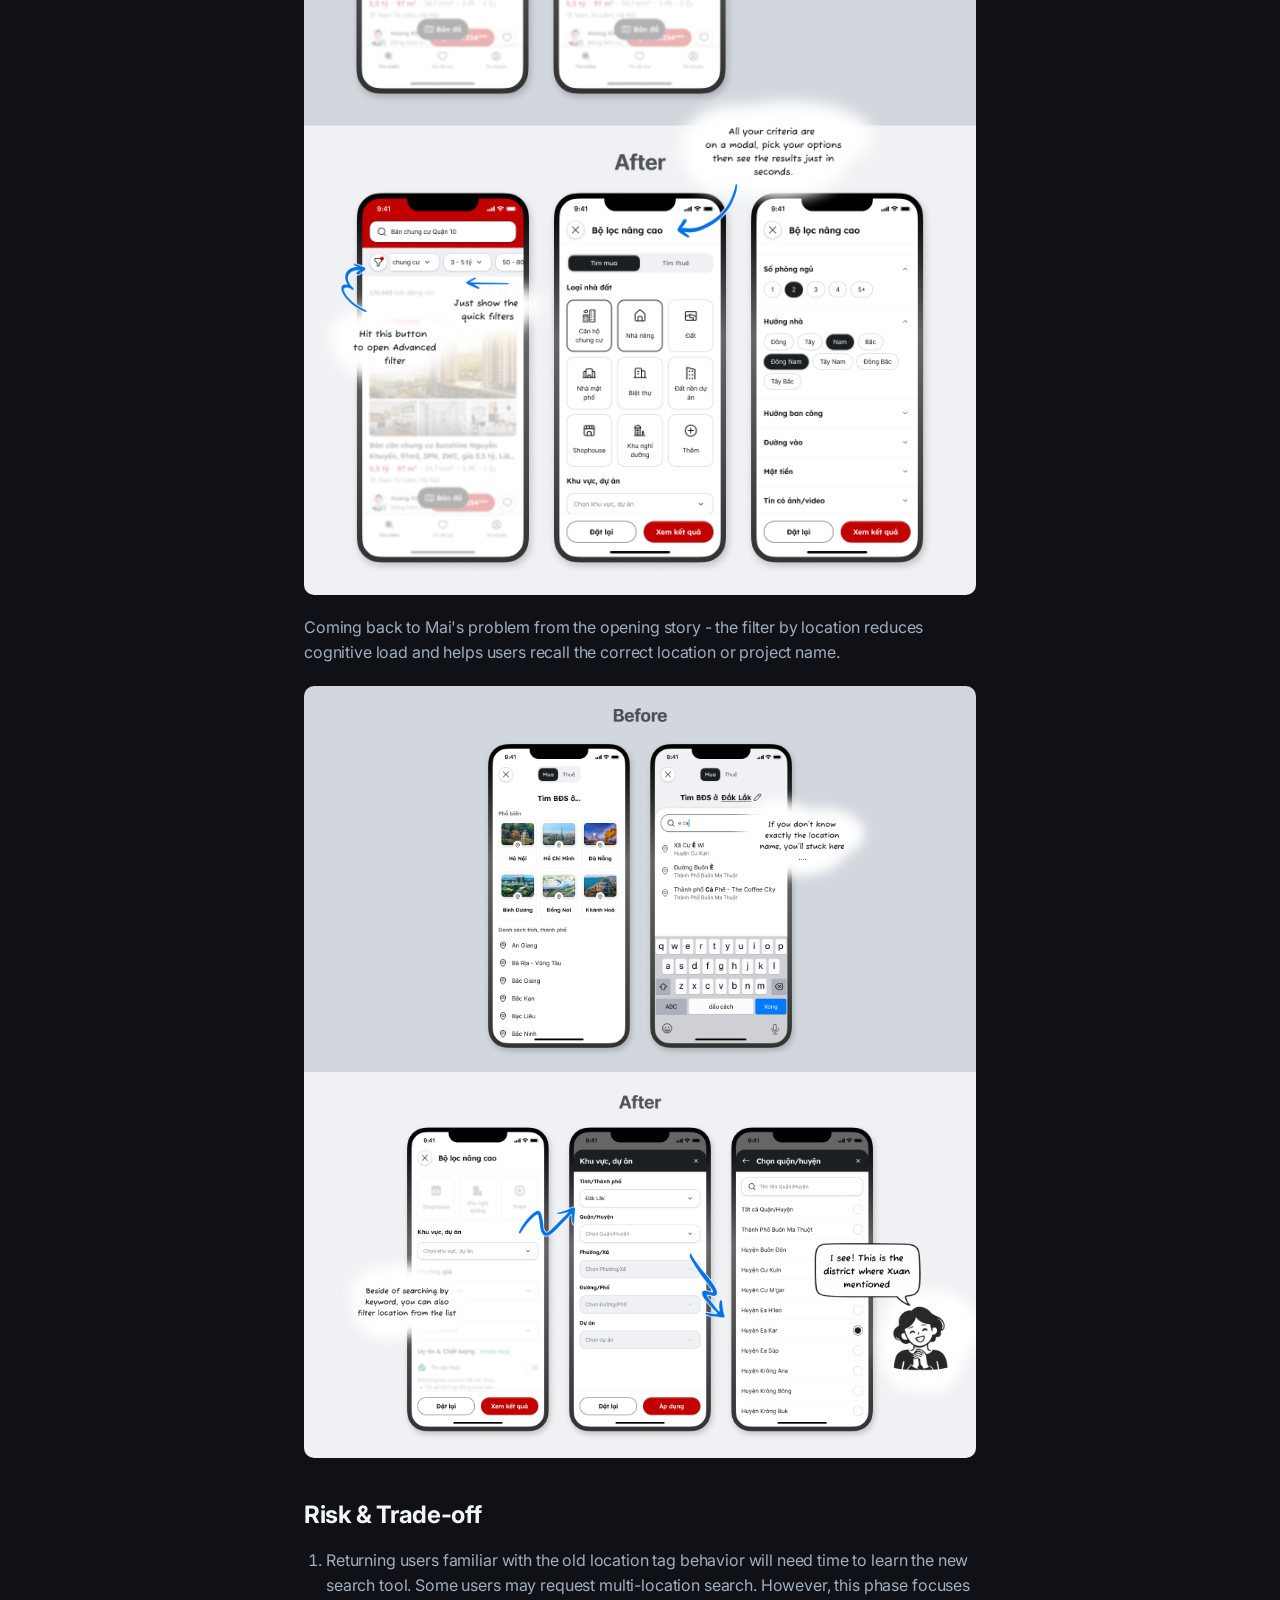
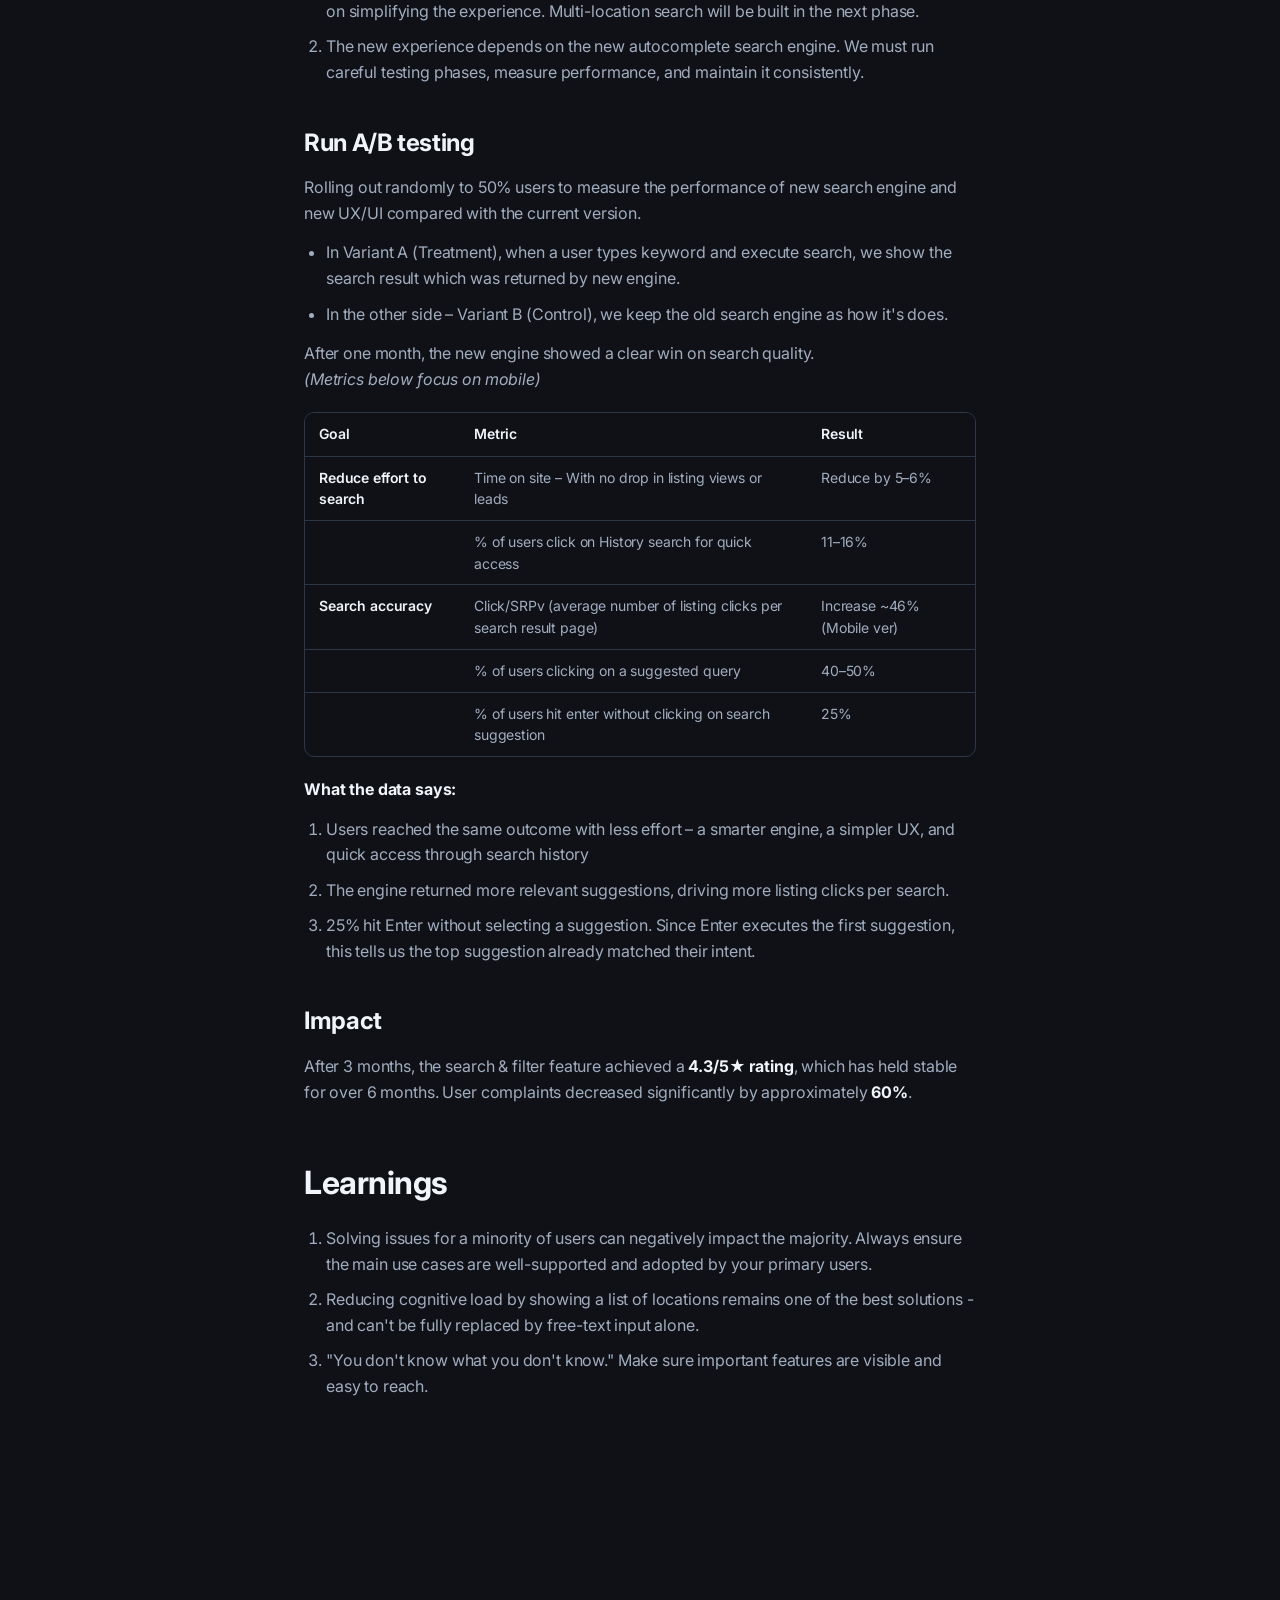
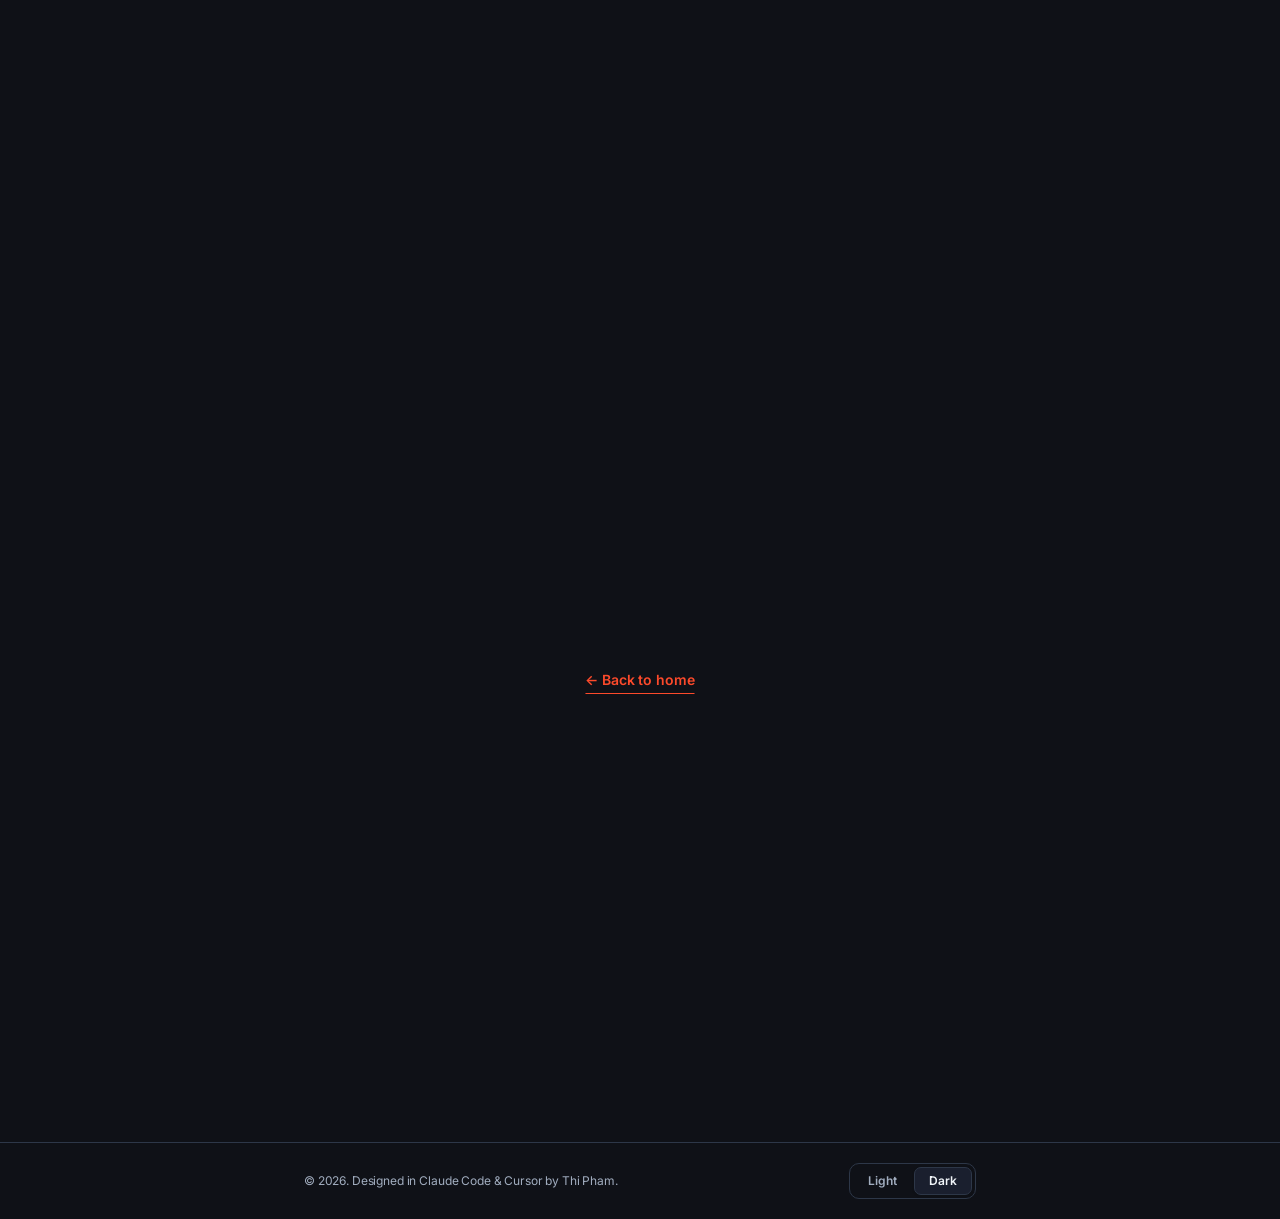
==== commit dac89d9d: "update data a/b testing" ====
--- a/case-study-1.html
+++ b/case-study-1.html
@@ -329,14 +329,14 @@
         <!-- A/B Testing -->
         <h3 class="cs-h2">Run A/B testing</h3>
 
-        <p class="cs-p">Rolling out randomly to 50% of users to measure the performance of the new search engine and UX/UI compared to the current version:</p>
+        <p class="cs-p">Rolling out randomly to 50% users to measure the performance of new search engine and new UX/UI compared with the current version.</p>
 
         <ul class="cs-ul">
-          <li><strong>Variant A (Treatment)</strong> - when a user types a keyword and executes a search, we show results returned by the new engine.</li>
-          <li><strong>Variant B (Control)</strong> - we keep the old search engine as-is.</li>
+          <li>In Variant A (Treatment), when a user types keyword and execute search, we show the search result which was returned by new engine.</li>
+          <li>In the other side – Variant B (Control), we keep the old search engine as how it's does.</li>
         </ul>
 
-        <p class="cs-p">After one month, the results were very intuitive and outperformed our expectations:</p>
+        <p class="cs-p">After one month, the new engine showed a clear win on search quality.<br><em>(Metrics below focus on mobile)</em></p>
 
         <div class="cs-table-wrap">
           <table class="cs-table">
@@ -349,19 +349,19 @@
             </thead>
             <tbody>
               <tr>
-                <td data-label="Goal"><strong>Reduce time to search</strong></td>
-                <td data-label="Metric">Time on site</td>
-                <td data-label="Result">Reduced by 5–6%</td>
+                <td data-label="Goal"><strong>Reduce effort to search</strong></td>
+                <td data-label="Metric">Time on site – With no drop in listing views or leads</td>
+                <td data-label="Result">Reduce by 5–6%</td>
               </tr>
               <tr>
                 <td data-label="Goal"></td>
-                <td data-label="Metric">% of users clicking History search for quick access</td>
+                <td data-label="Metric">% of users click on History search for quick access</td>
                 <td data-label="Result">11–16%</td>
               </tr>
               <tr>
                 <td data-label="Goal"><strong>Search accuracy</strong></td>
-                <td data-label="Metric">Click / SRPv (avg. search result pages with clicks)</td>
-                <td data-label="Result">Increased ~46% (mobile)</td>
+                <td data-label="Metric">Click/SRPv (average number of listing clicks per search result page)</td>
+                <td data-label="Result">Increase ~46% (Mobile ver)</td>
               </tr>
               <tr>
                 <td data-label="Goal"></td>
@@ -370,18 +370,18 @@
               </tr>
               <tr>
                 <td data-label="Goal"></td>
-                <td data-label="Metric">% of users hitting Enter without clicking a suggestion</td>
+                <td data-label="Metric">% of users hit enter without clicking on search suggestion</td>
                 <td data-label="Result">25%</td>
               </tr>
             </tbody>
           </table>
         </div>
 
-        <p class="cs-p">What the data says:</p>
-        <ol class="cs-ol">
-          <li>The new search tool saved time by combining a smarter engine, simpler UX, and quick access through history search.</li>
-          <li>The new engine returned matching suggestions, resulting in a higher click-through rate on listing search results.</li>
-          <li>25% of users hit Enter without clicking a suggestion - meaning the first suggestion already matched their intent. (We automatically search using the first suggestion when users hit Enter.)</li>
+        <p class="cs-p"><strong>What the data says:</strong></p>
+        <ol class="cs-ol">
+          <li>Users reached the same outcome with less effort – a smarter engine, a simpler UX, and quick access through search history</li>
+          <li>The engine returned more relevant suggestions, driving more listing clicks per search.</li>
+          <li>25% hit Enter without selecting a suggestion. Since Enter executes the first suggestion, this tells us the top suggestion already matched their intent.</li>
         </ol>
 
         <!-- Impact -->
@@ -444,7 +444,7 @@
       <div class="contact-card">
         <p class="contact-heading">Happy to connect<br>&amp; build products together</p>
         <div class="contact-rows">
-          <p class="contact-row">Phone: <a href="tel:+84367443501">036 744 3501</a></p>
+          <p class="contact-row">Phone: <a href="tel:+84367443501">+84 367 443 501</a></p>
           <p class="contact-row">Email: <a href="mailto:hapham270891@gmail.com">hapham270891@gmail.com</a></p>
         </div>
         <div class="contact-social">
--- a/style.css
+++ b/style.css
@@ -252,8 +252,21 @@
 }
 
 /* ─── Skills ─────────────────────────────────────────────────── */
-.skills-image {
-  width: 100%;
+.skills-chips {
+  display: flex;
+  flex-wrap: wrap;
+  gap: 8px;
+}
+
+.skill-chip {
+  background: var(--color-ghost-white);
+  border: 1px solid var(--color-border-gray);
+  border-radius: var(--radius-full);
+  padding: 8px 16px;
+  font-size: 16px;
+  color: var(--color-graphite);
+  line-height: 1.4;
+  white-space: nowrap;
 }
 
 /* ─── Toolbox ────────────────────────────────────────────────── */
@@ -356,7 +369,6 @@
   content: "–";
   position: absolute;
   left: 0;
-  color: var(--color-border-gray);
 }
 
 /* ─── Simple Sections (edu / certs / awards) ─────────────────── */
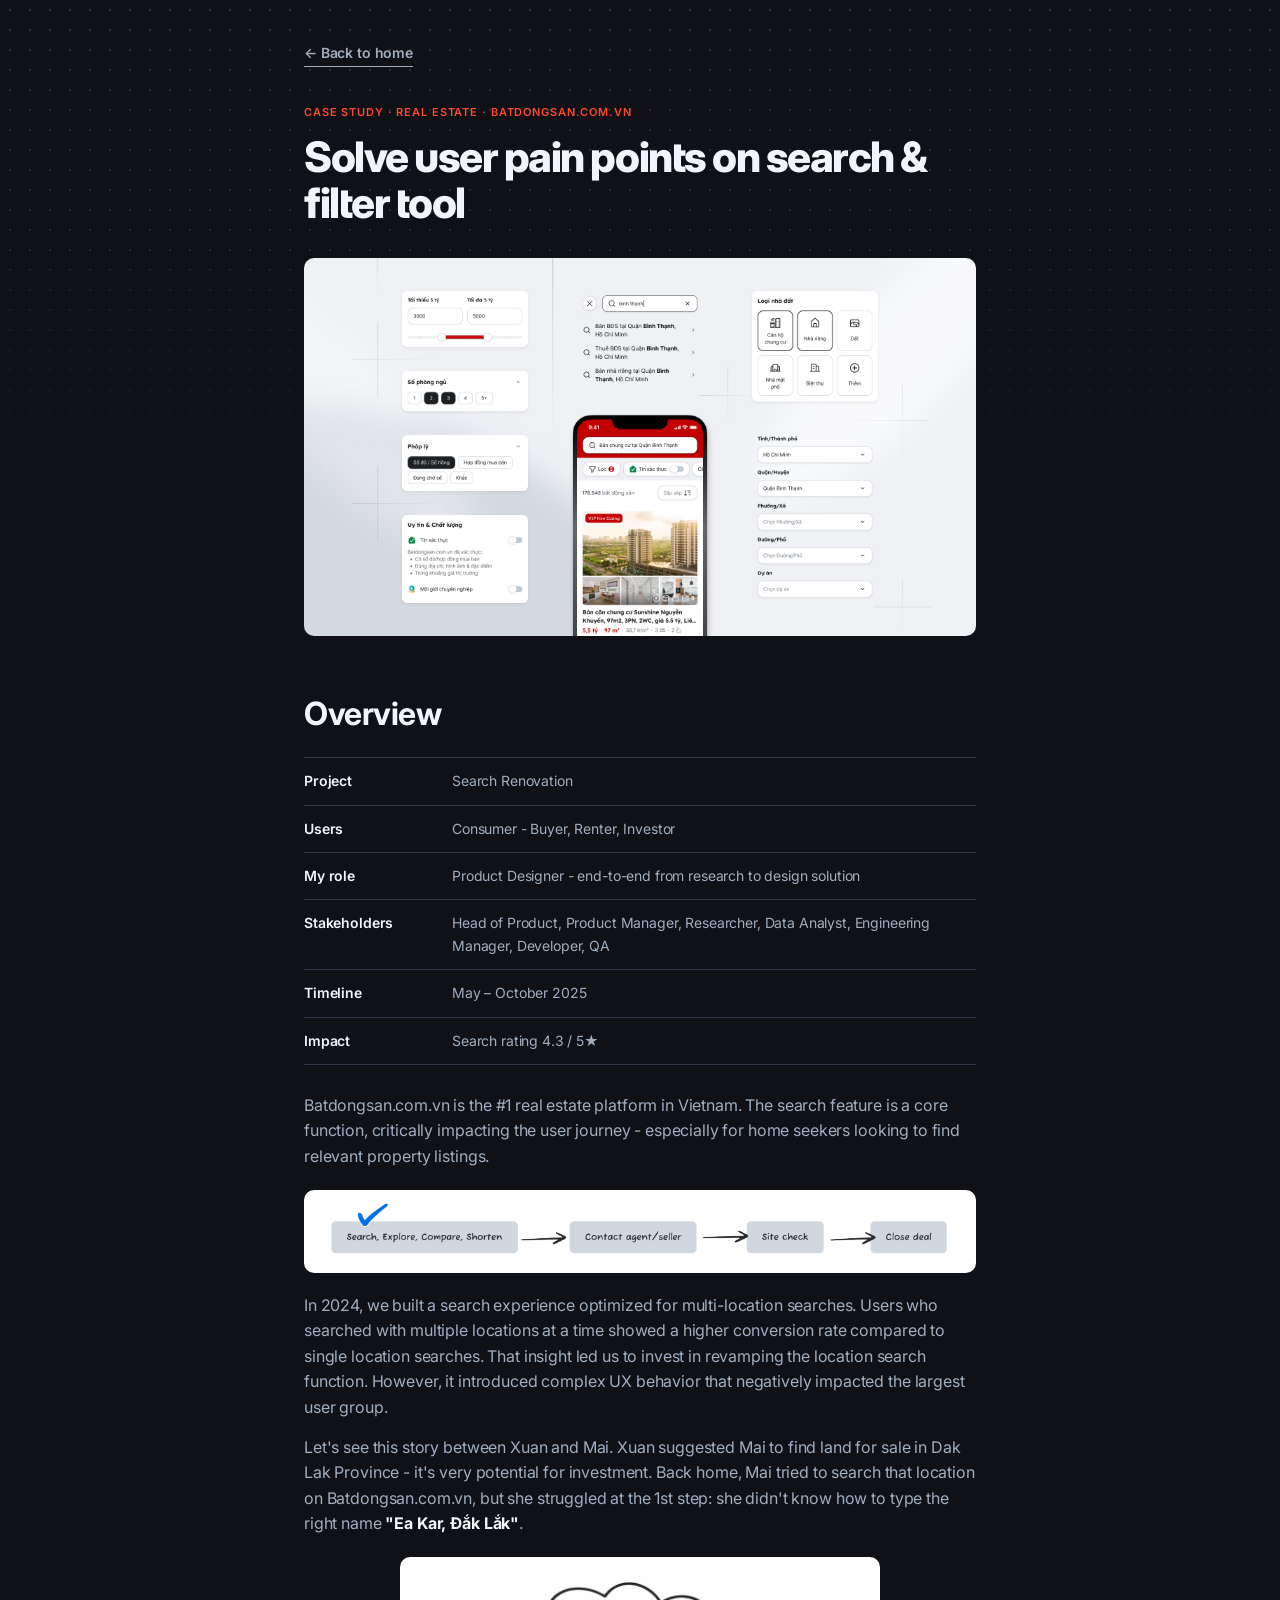
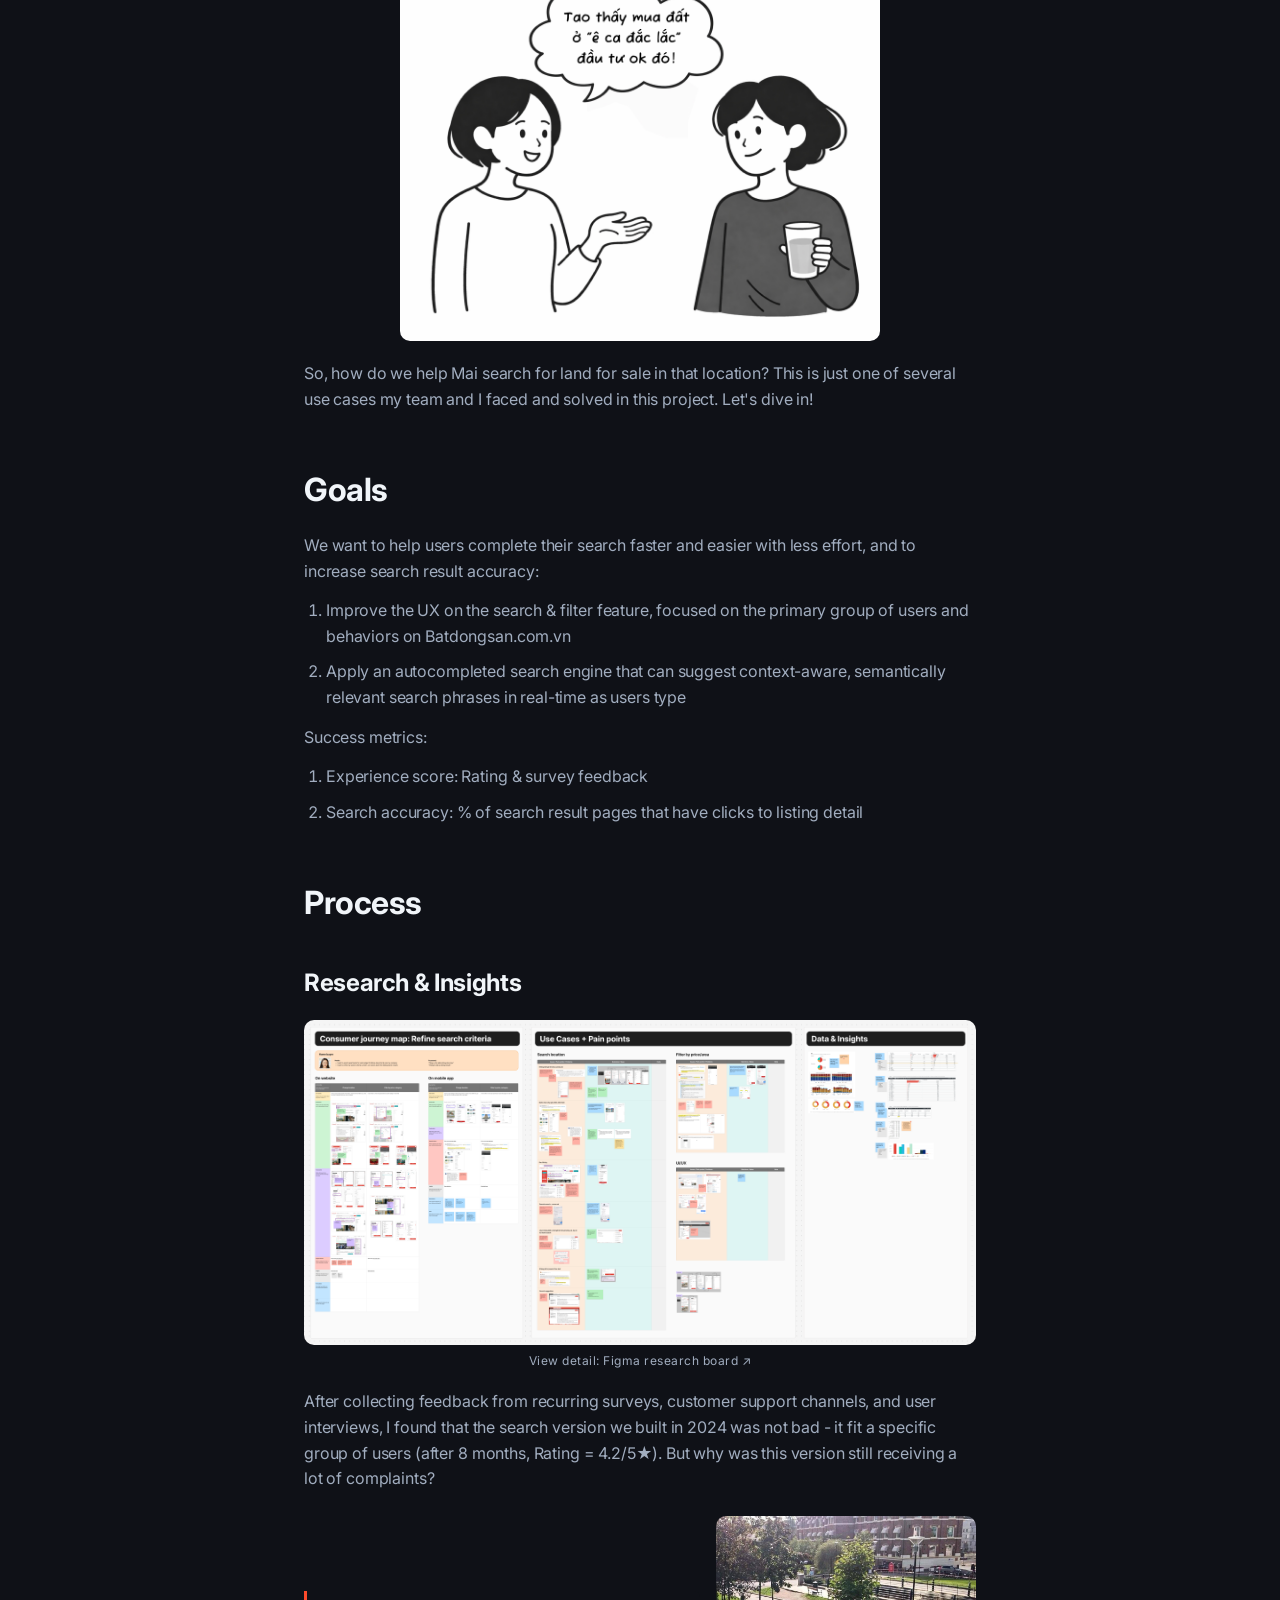
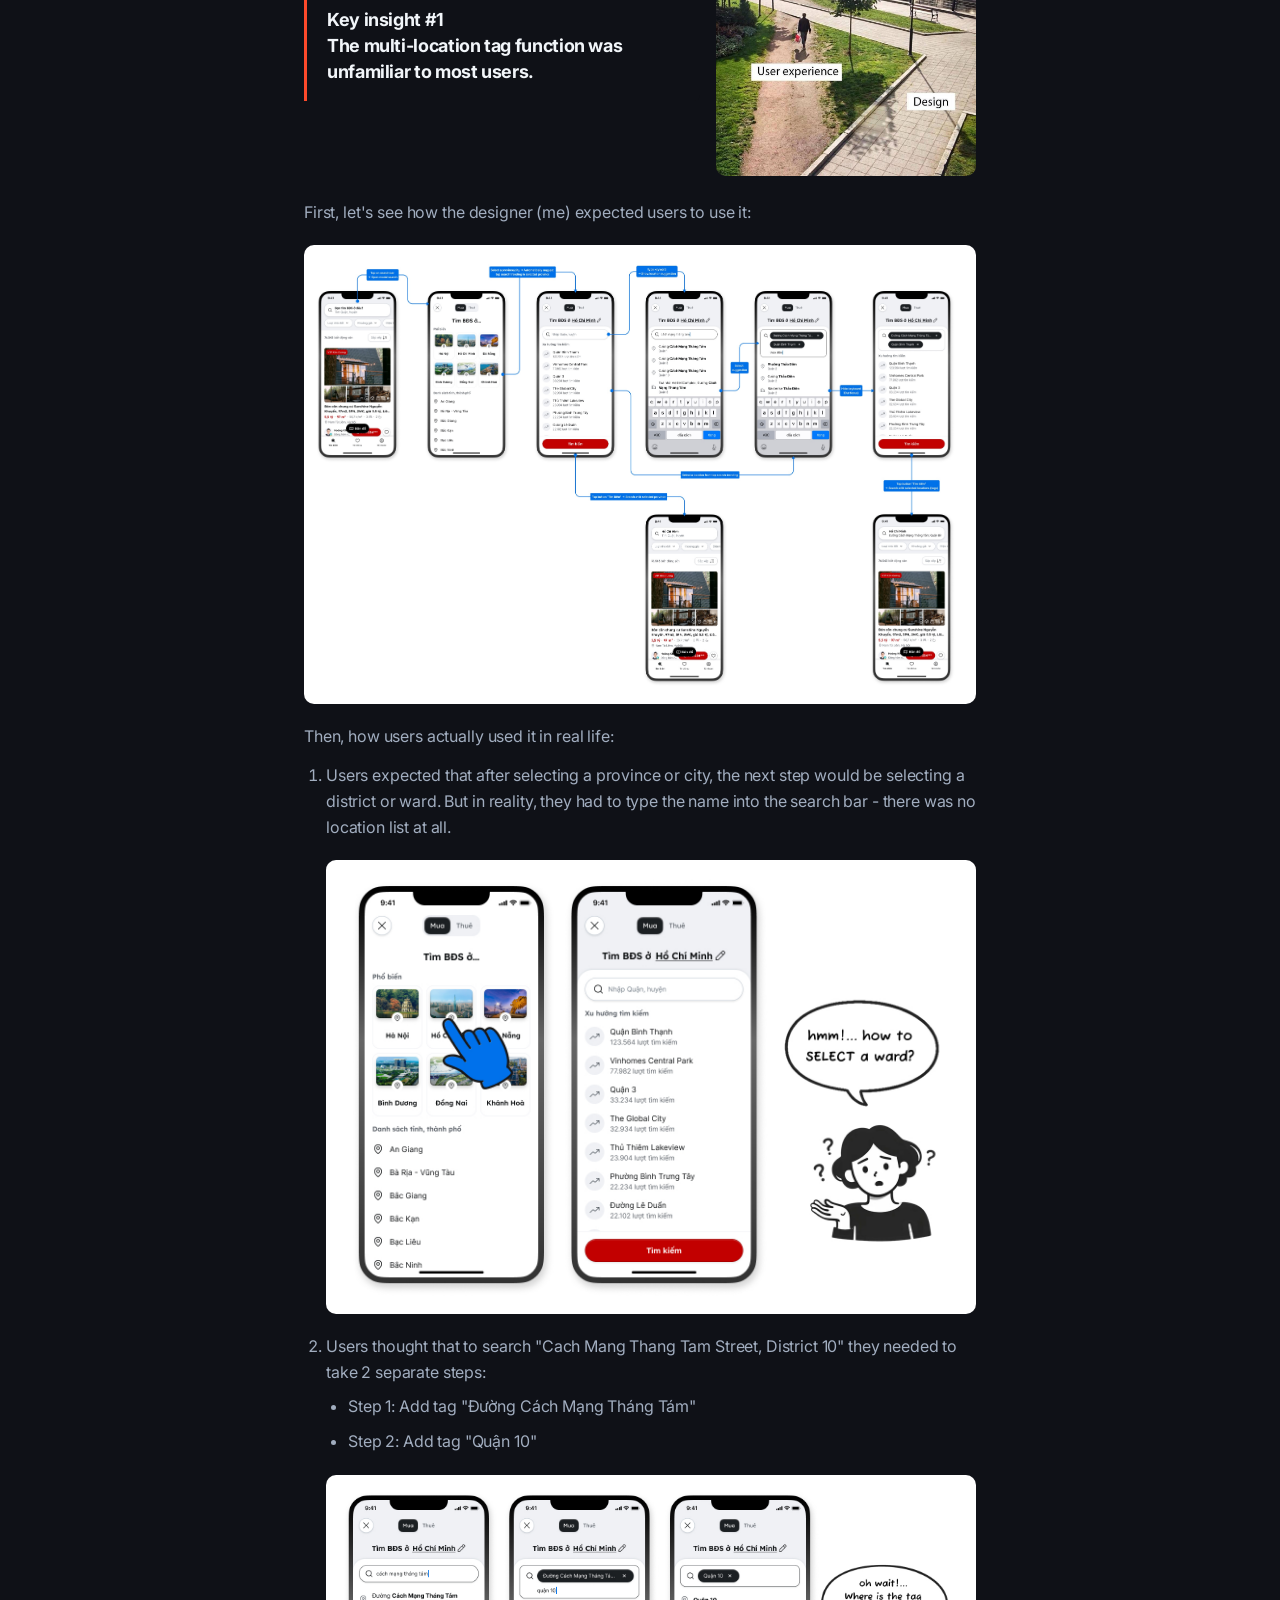
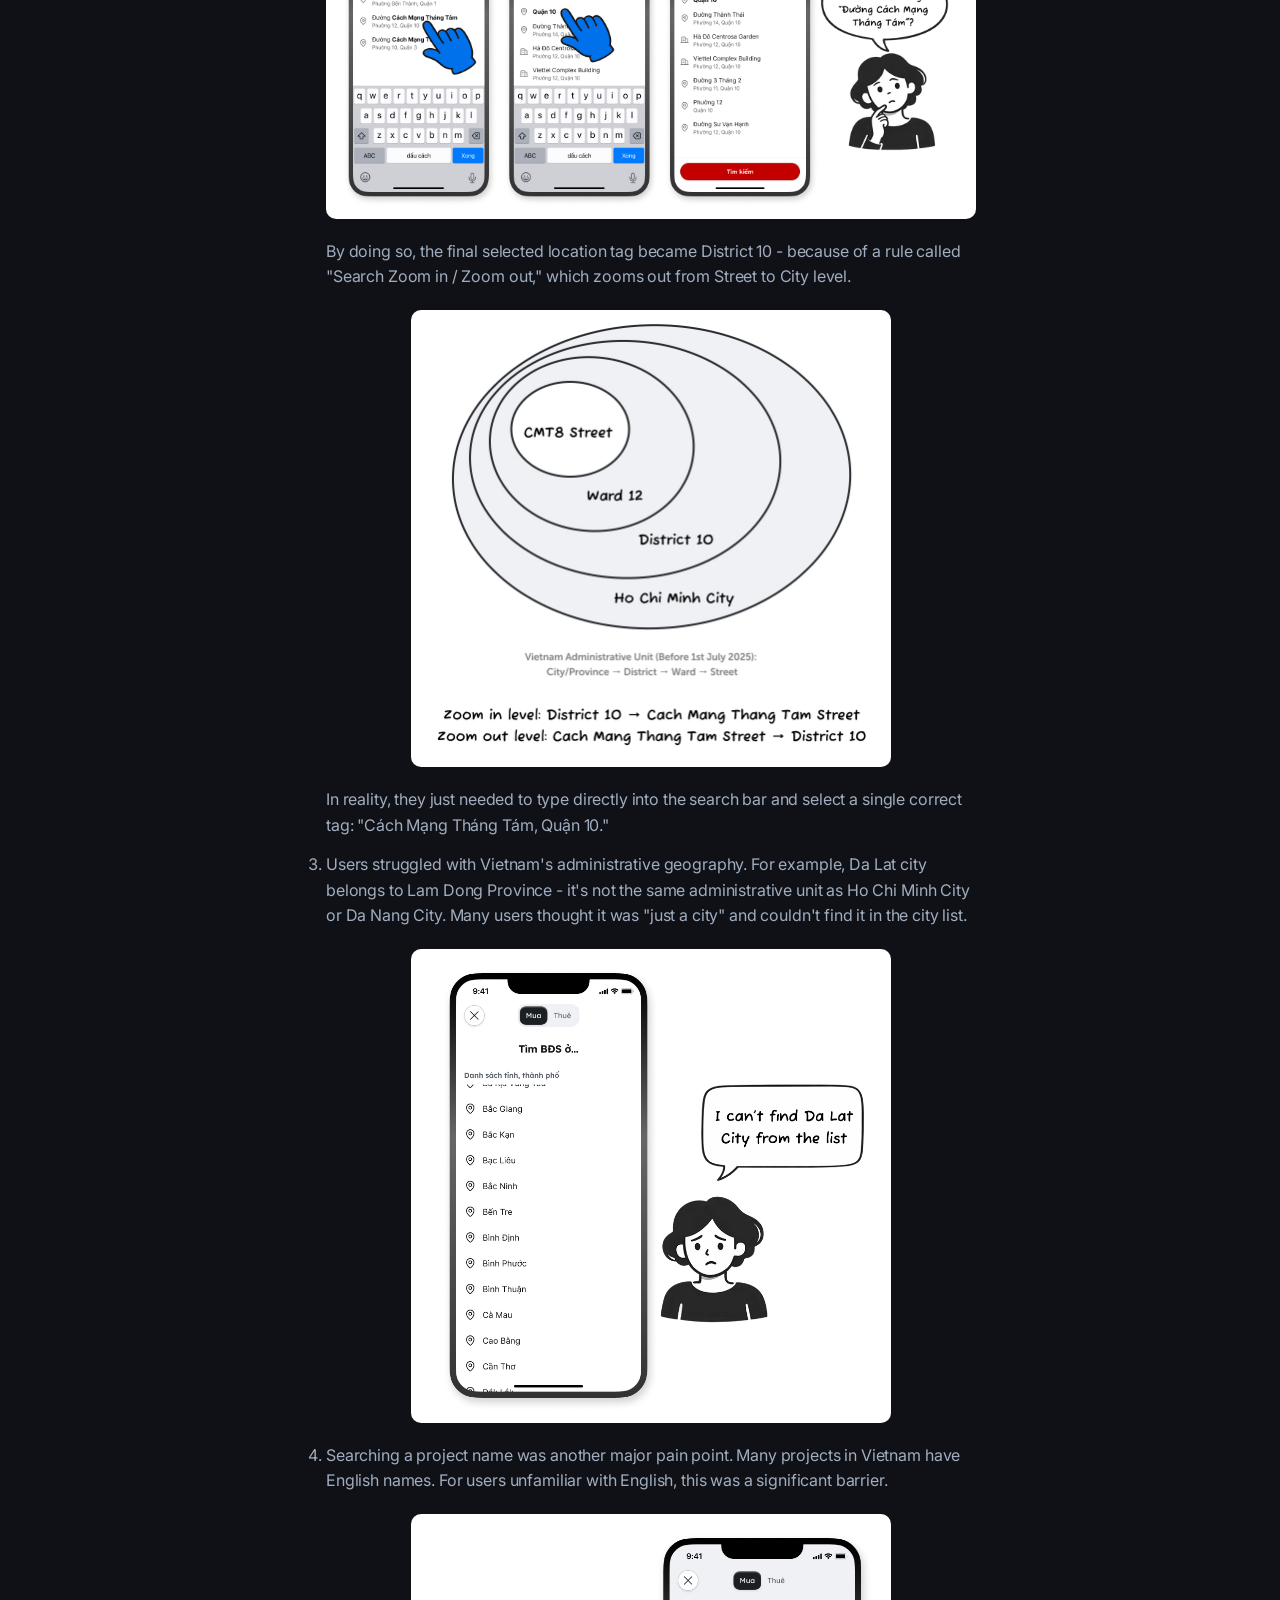
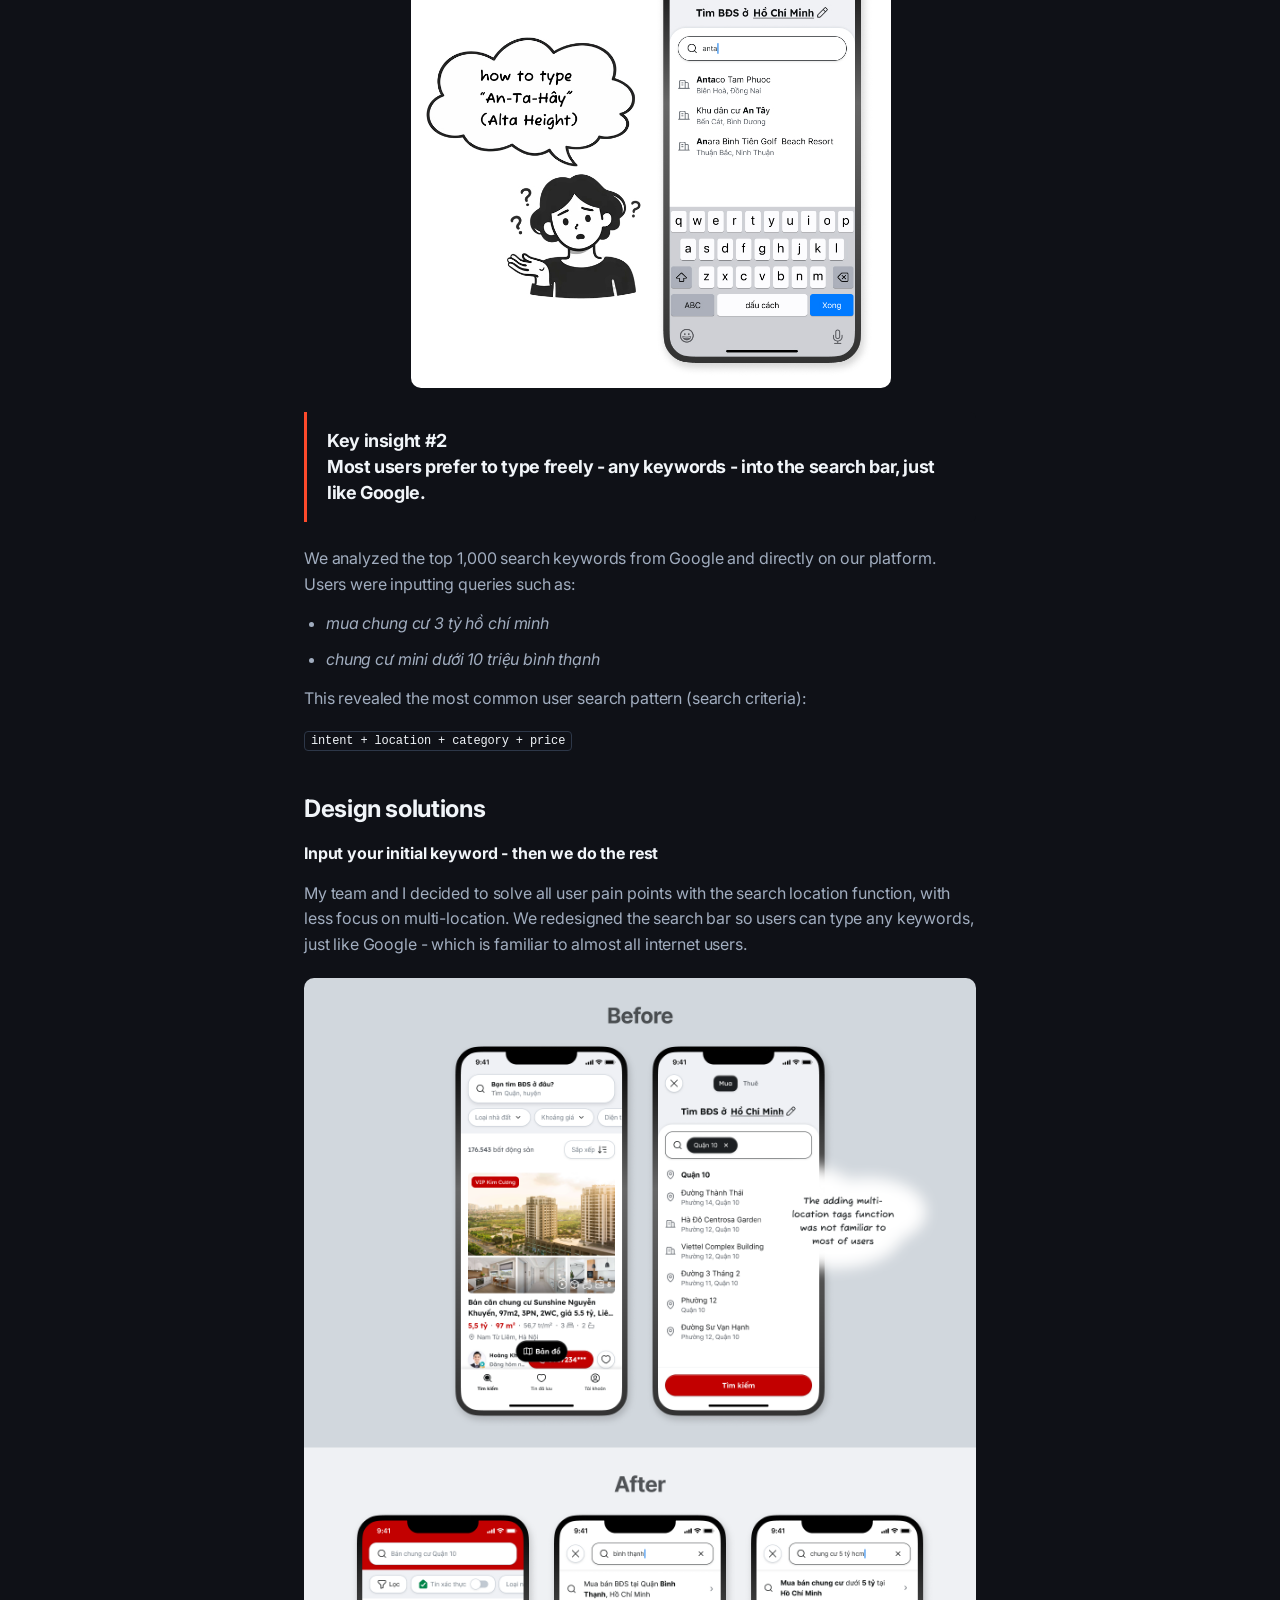
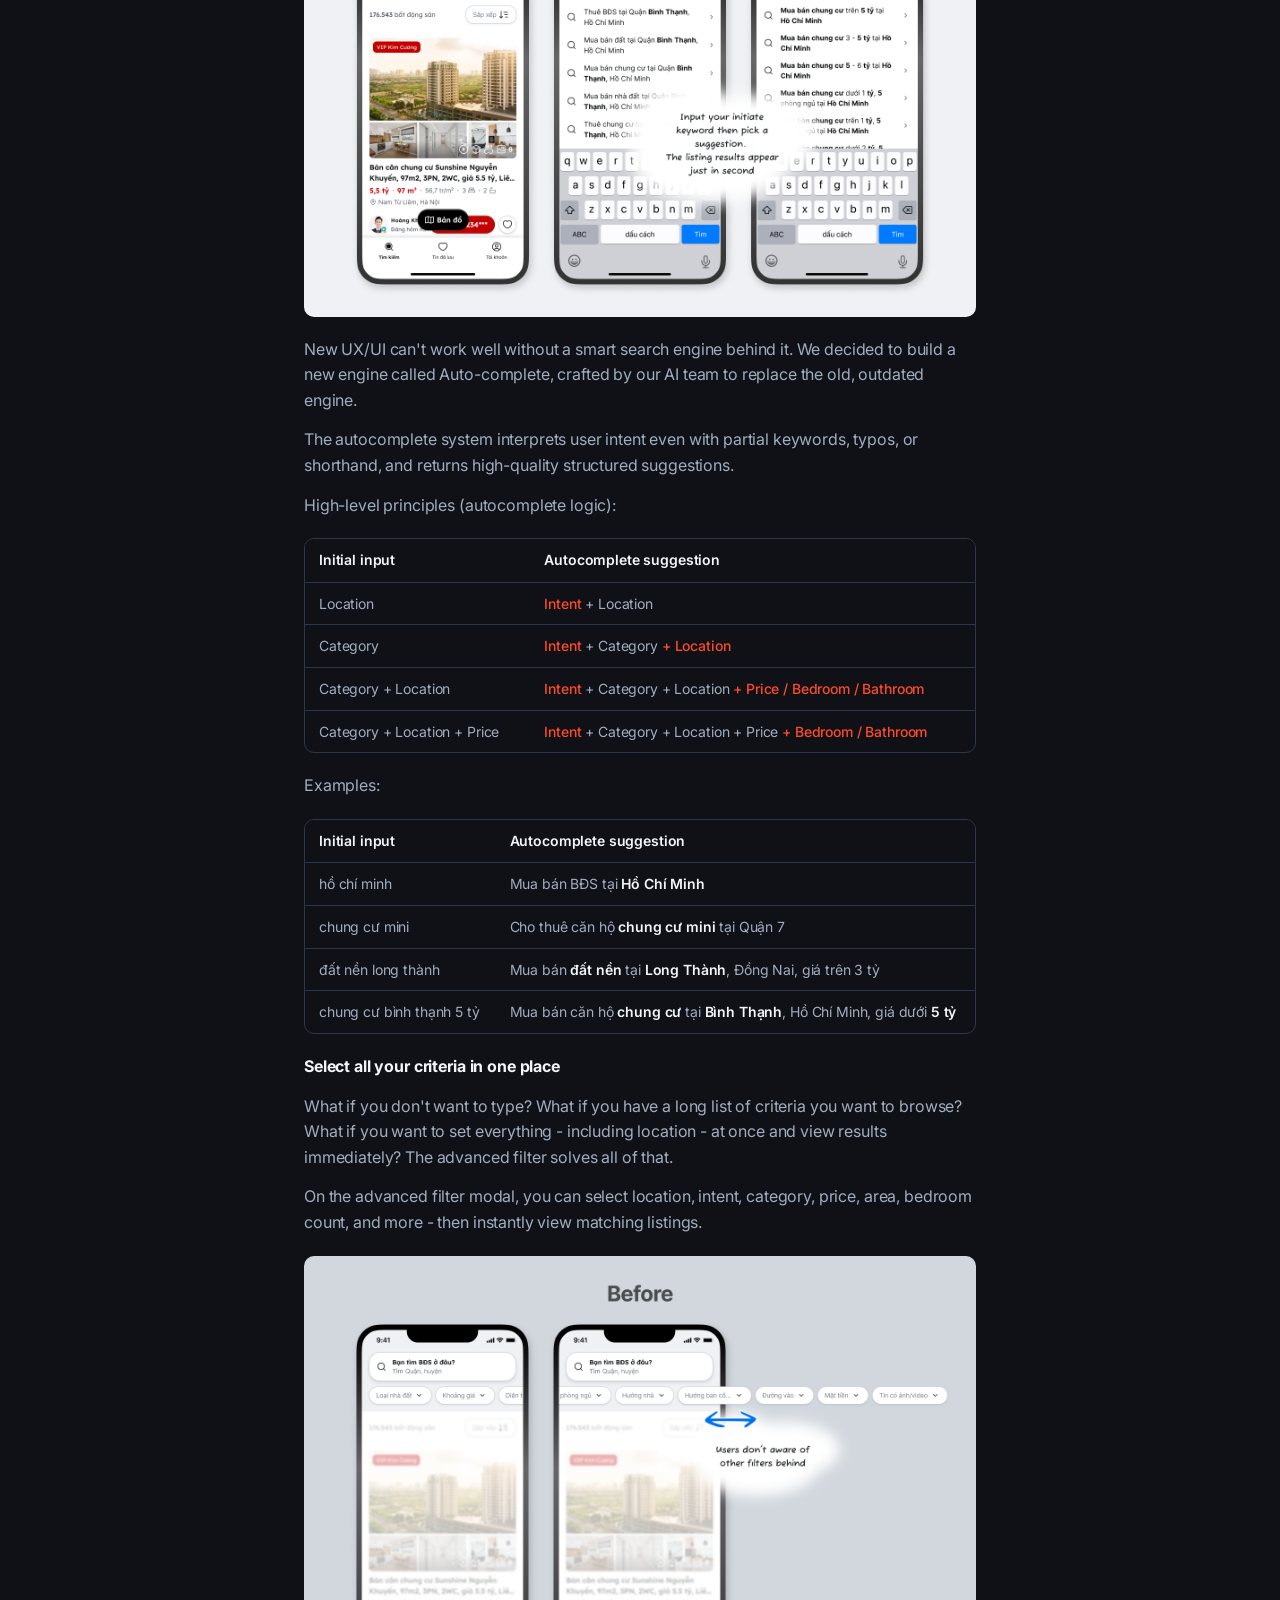
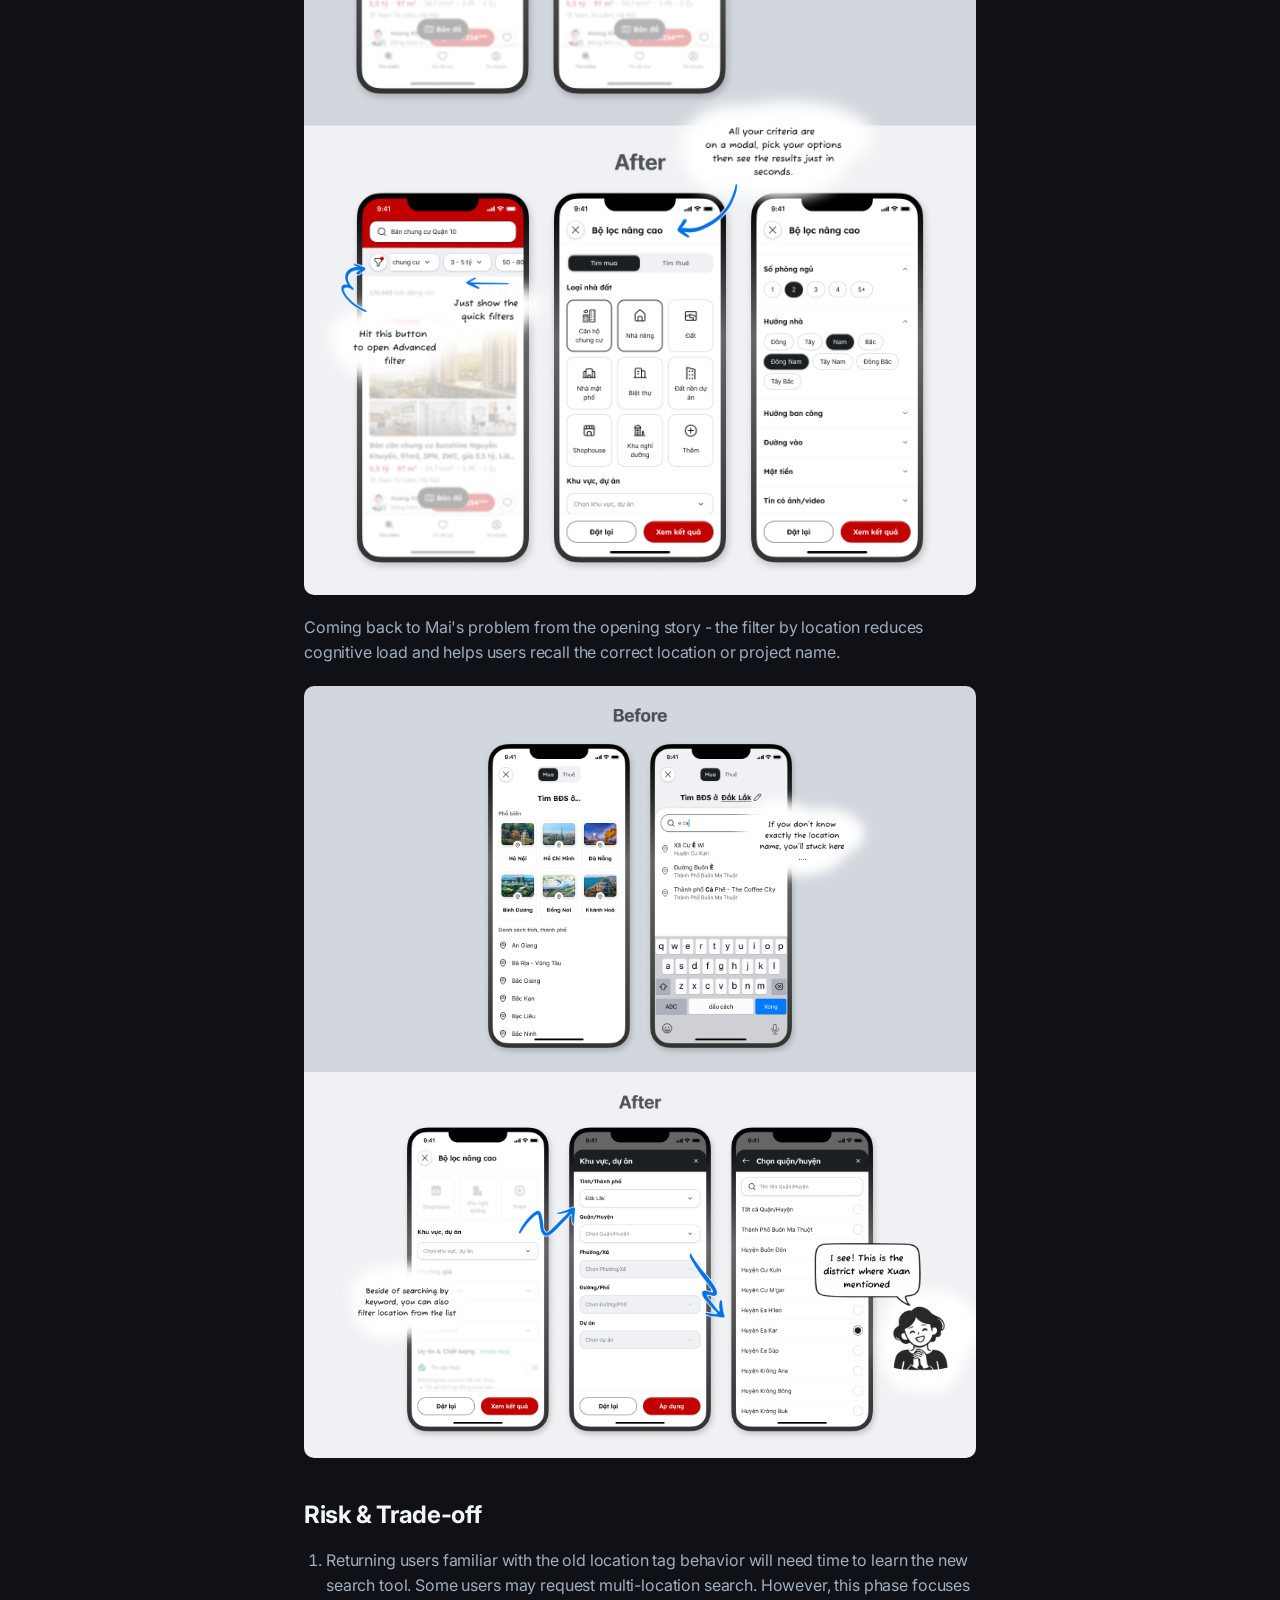
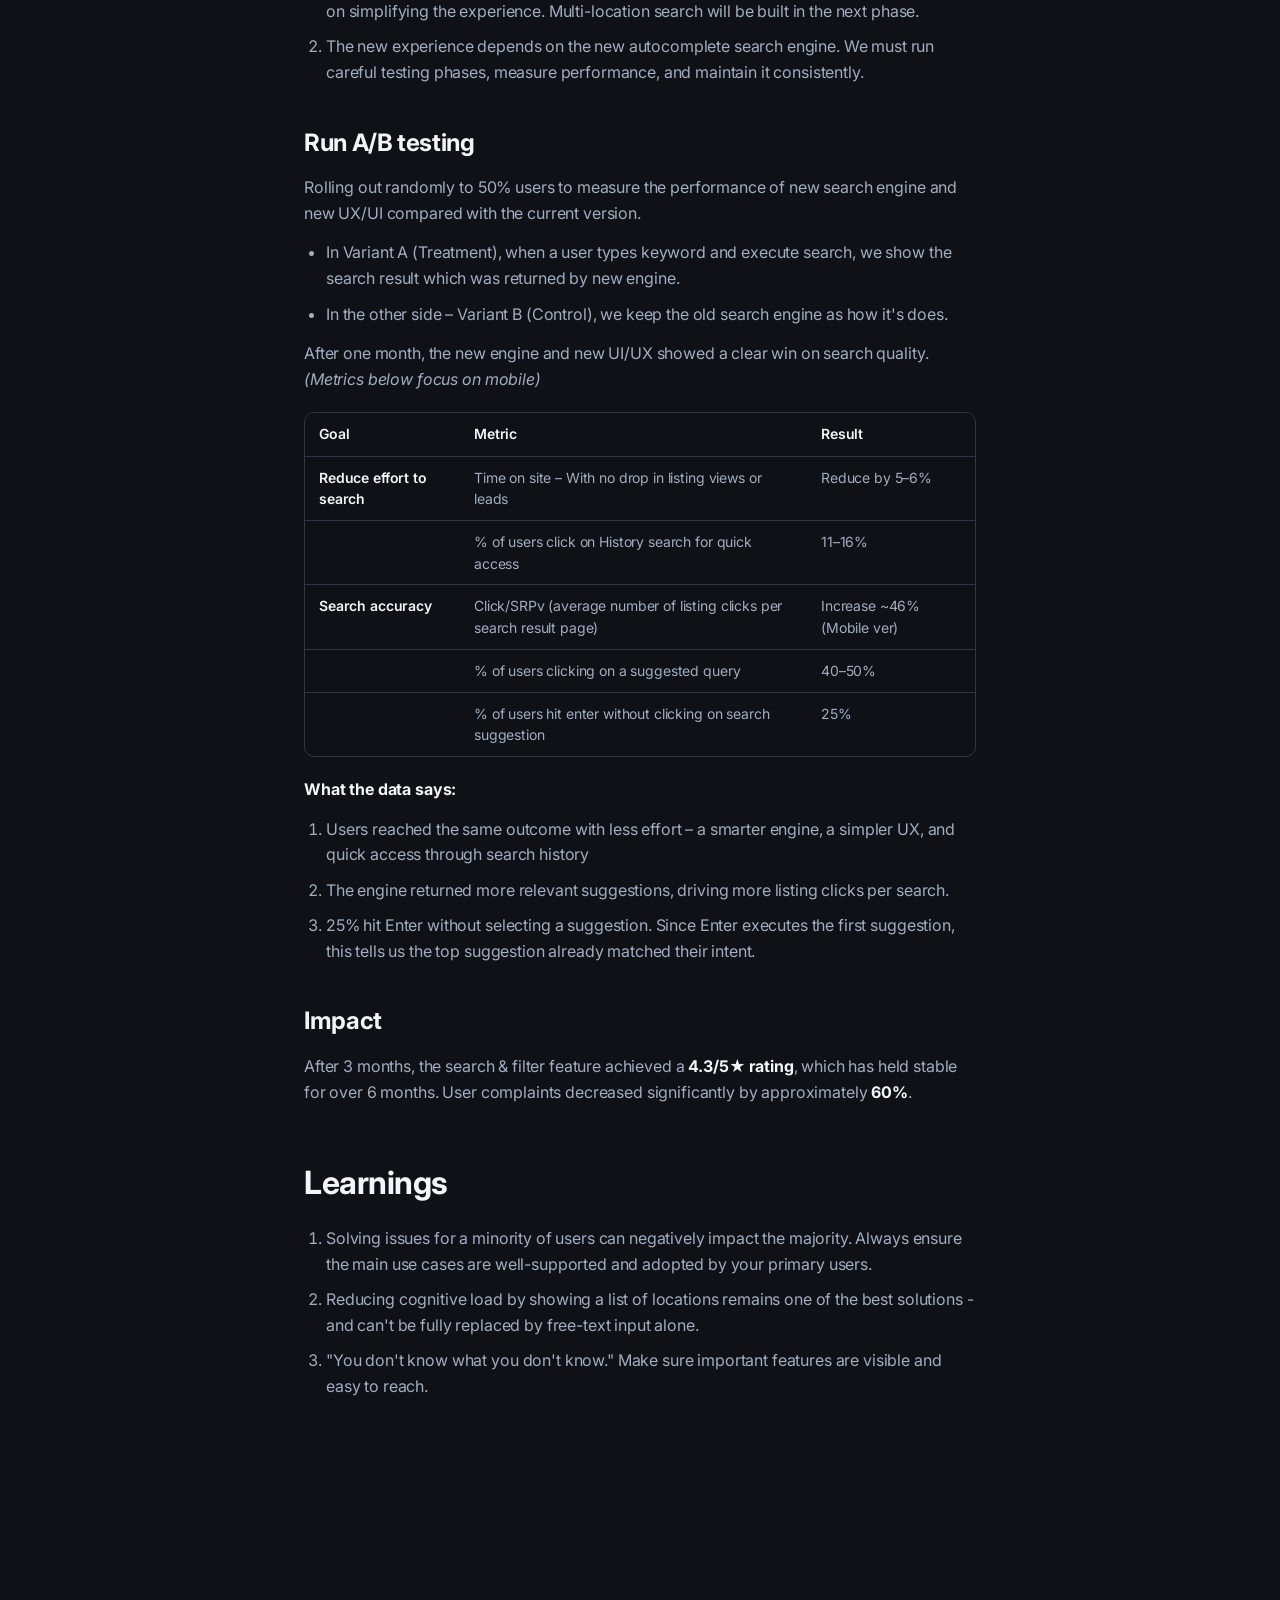
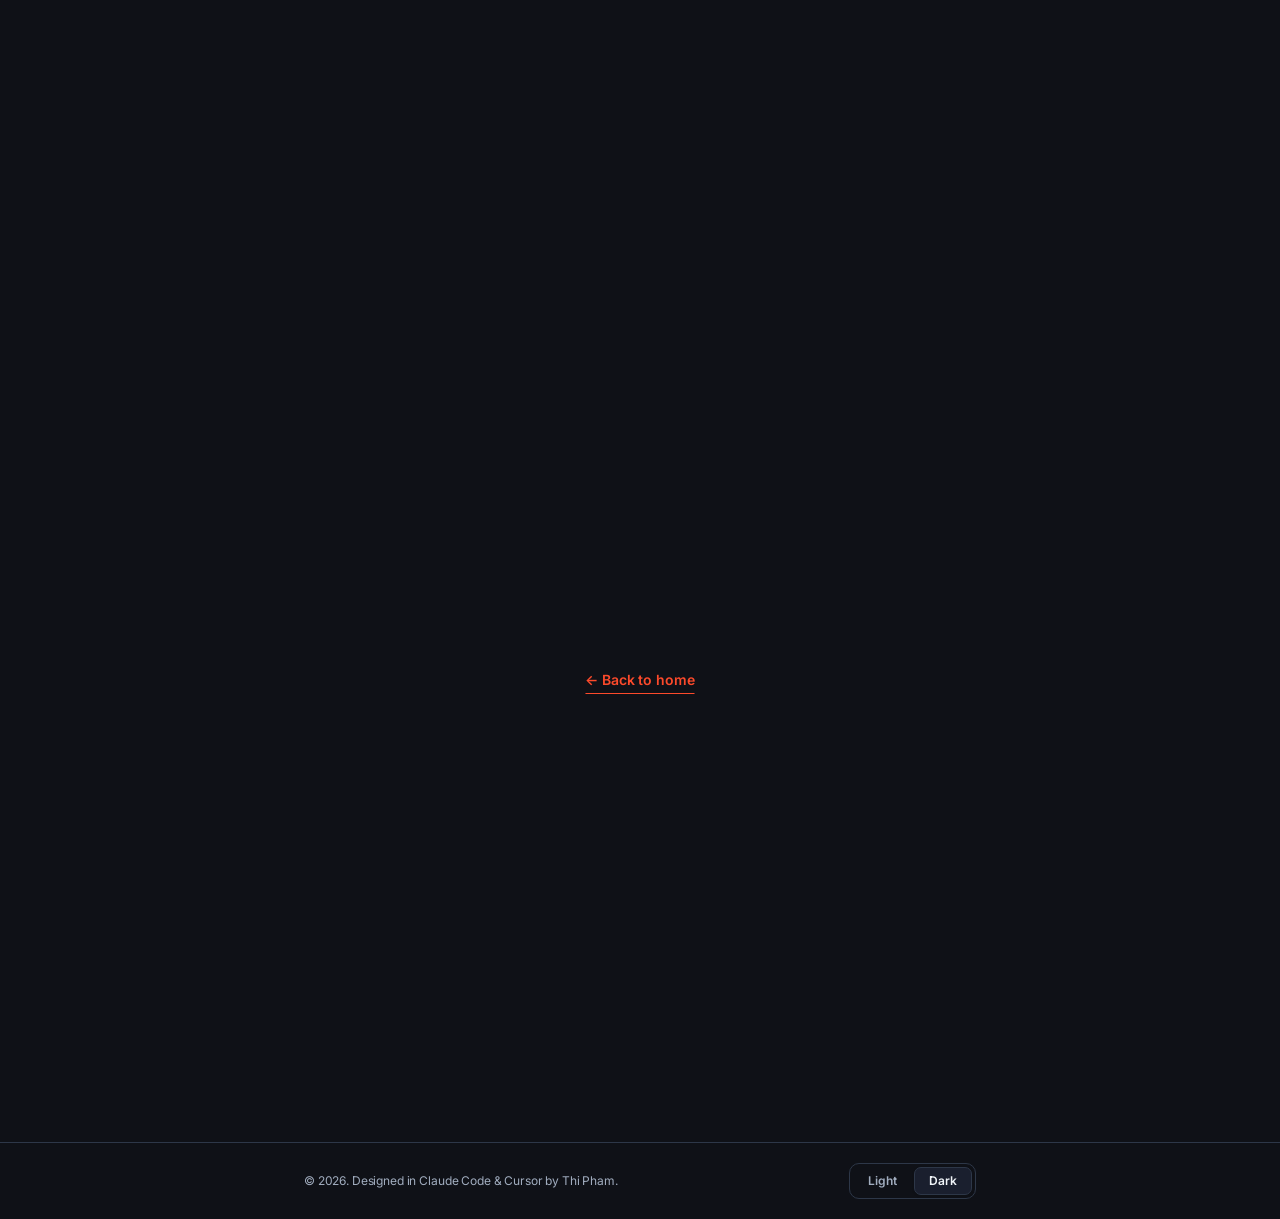
==== commit 1ecb62e7: "change content" ====
--- a/case-study-1.html
+++ b/case-study-1.html
@@ -336,7 +336,7 @@
           <li>In the other side – Variant B (Control), we keep the old search engine as how it's does.</li>
         </ul>
 
-        <p class="cs-p">After one month, the new engine showed a clear win on search quality.<br><em>(Metrics below focus on mobile)</em></p>
+        <p class="cs-p">After one month, the new engine and new UI/UX showed a clear win on search quality.<br><em>(Metrics below focus on mobile)</em></p>
 
         <div class="cs-table-wrap">
           <table class="cs-table">
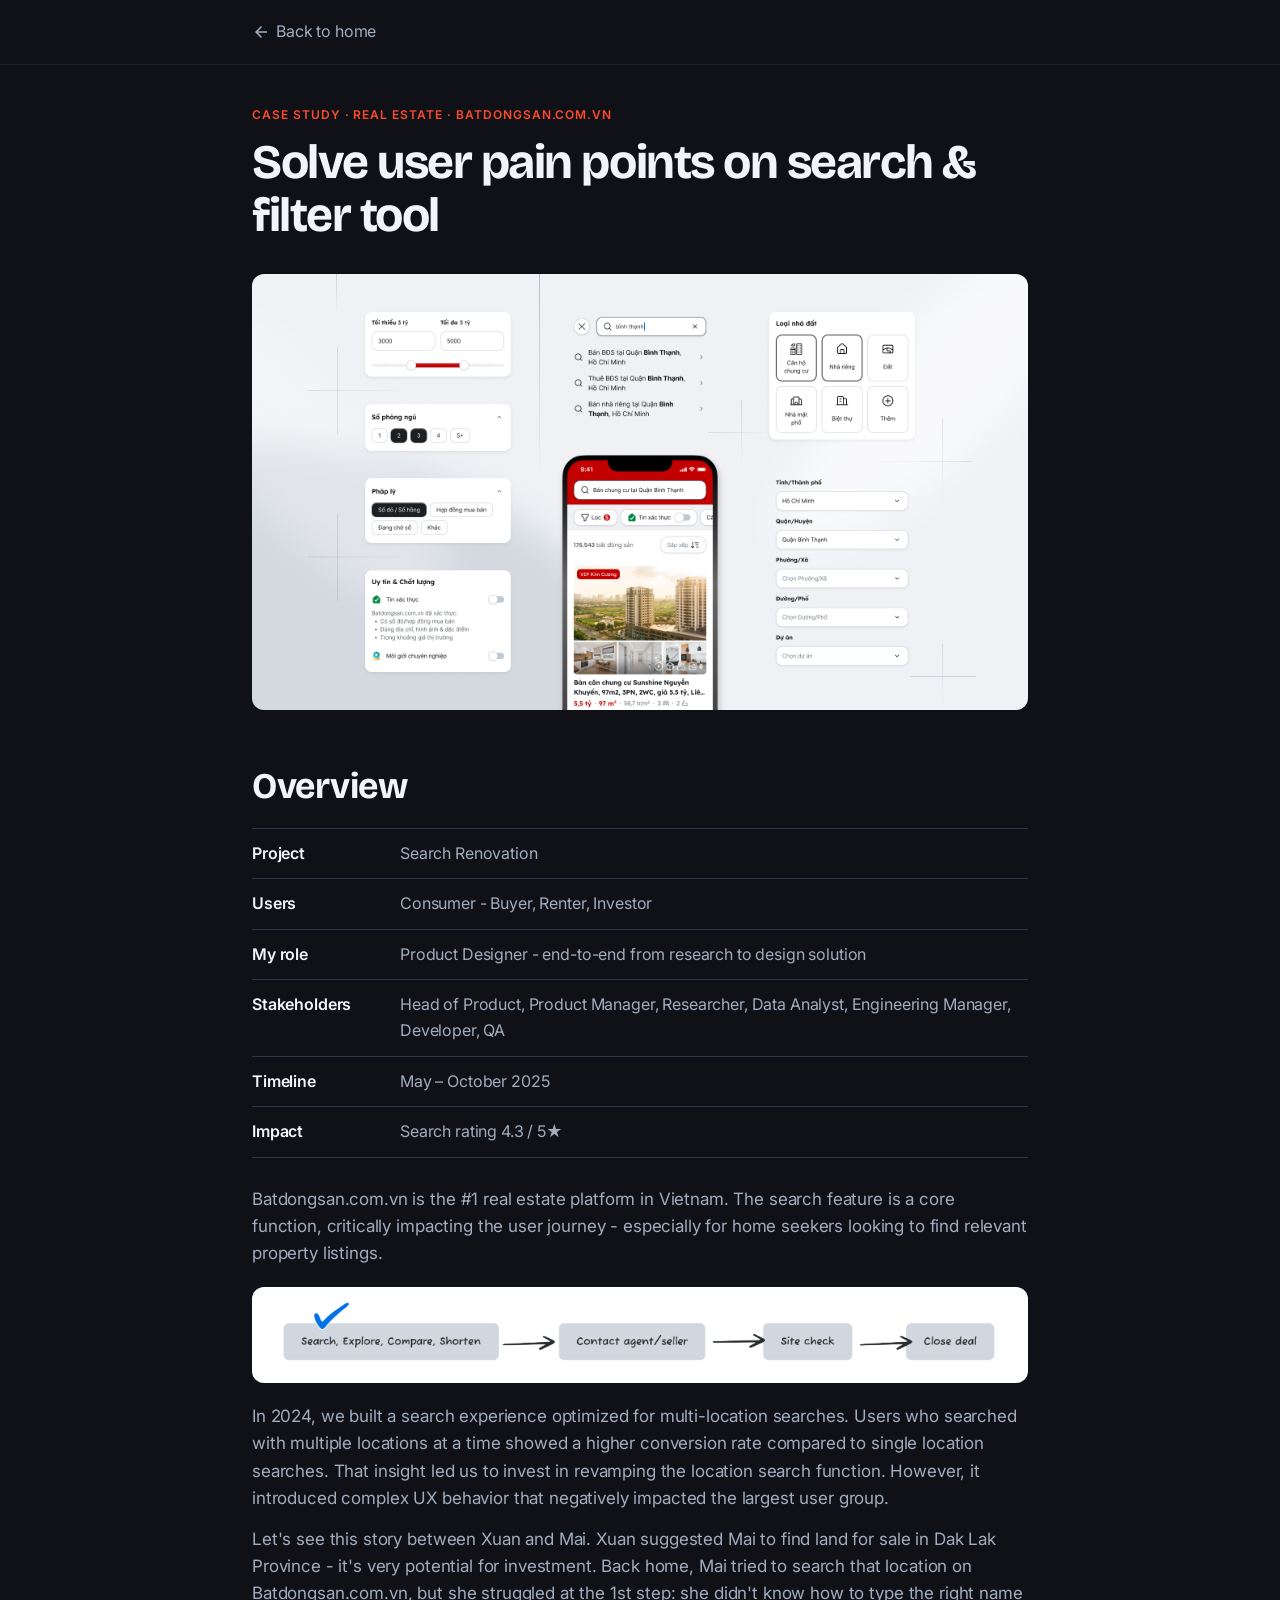
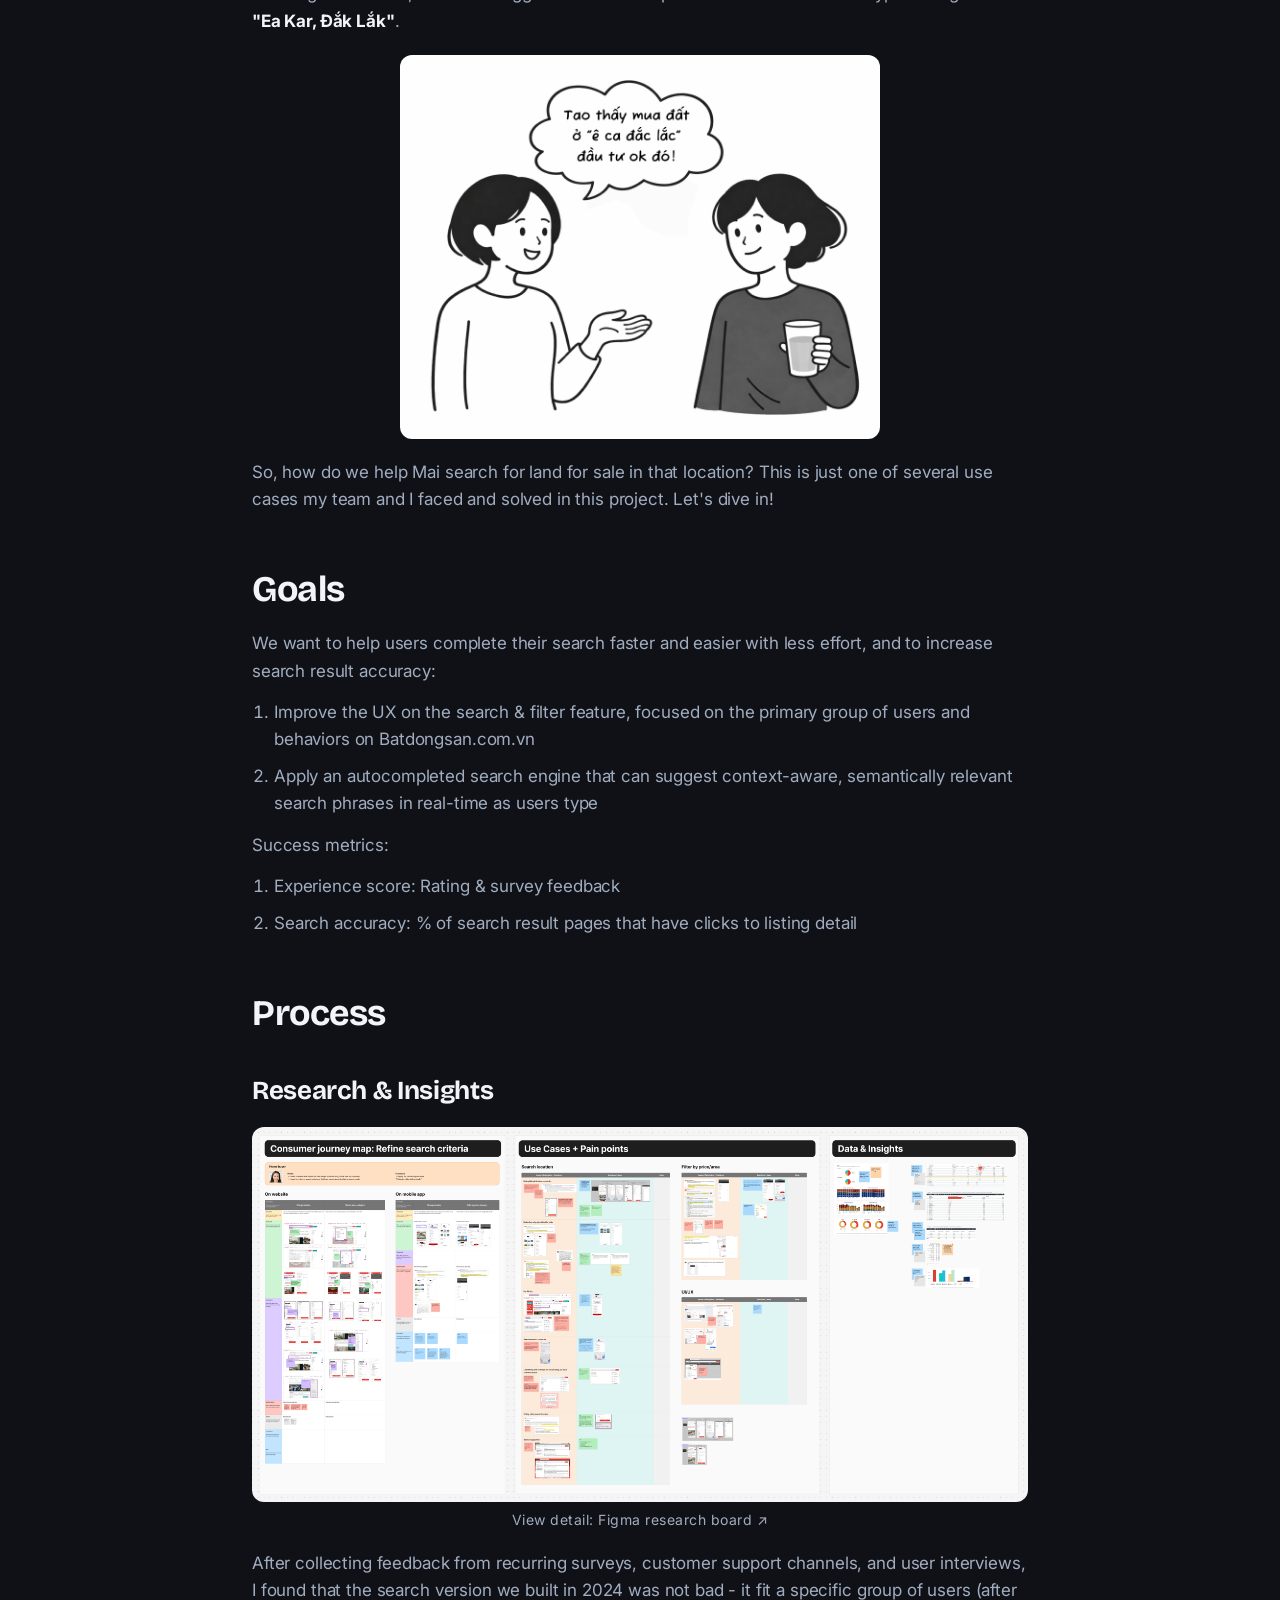
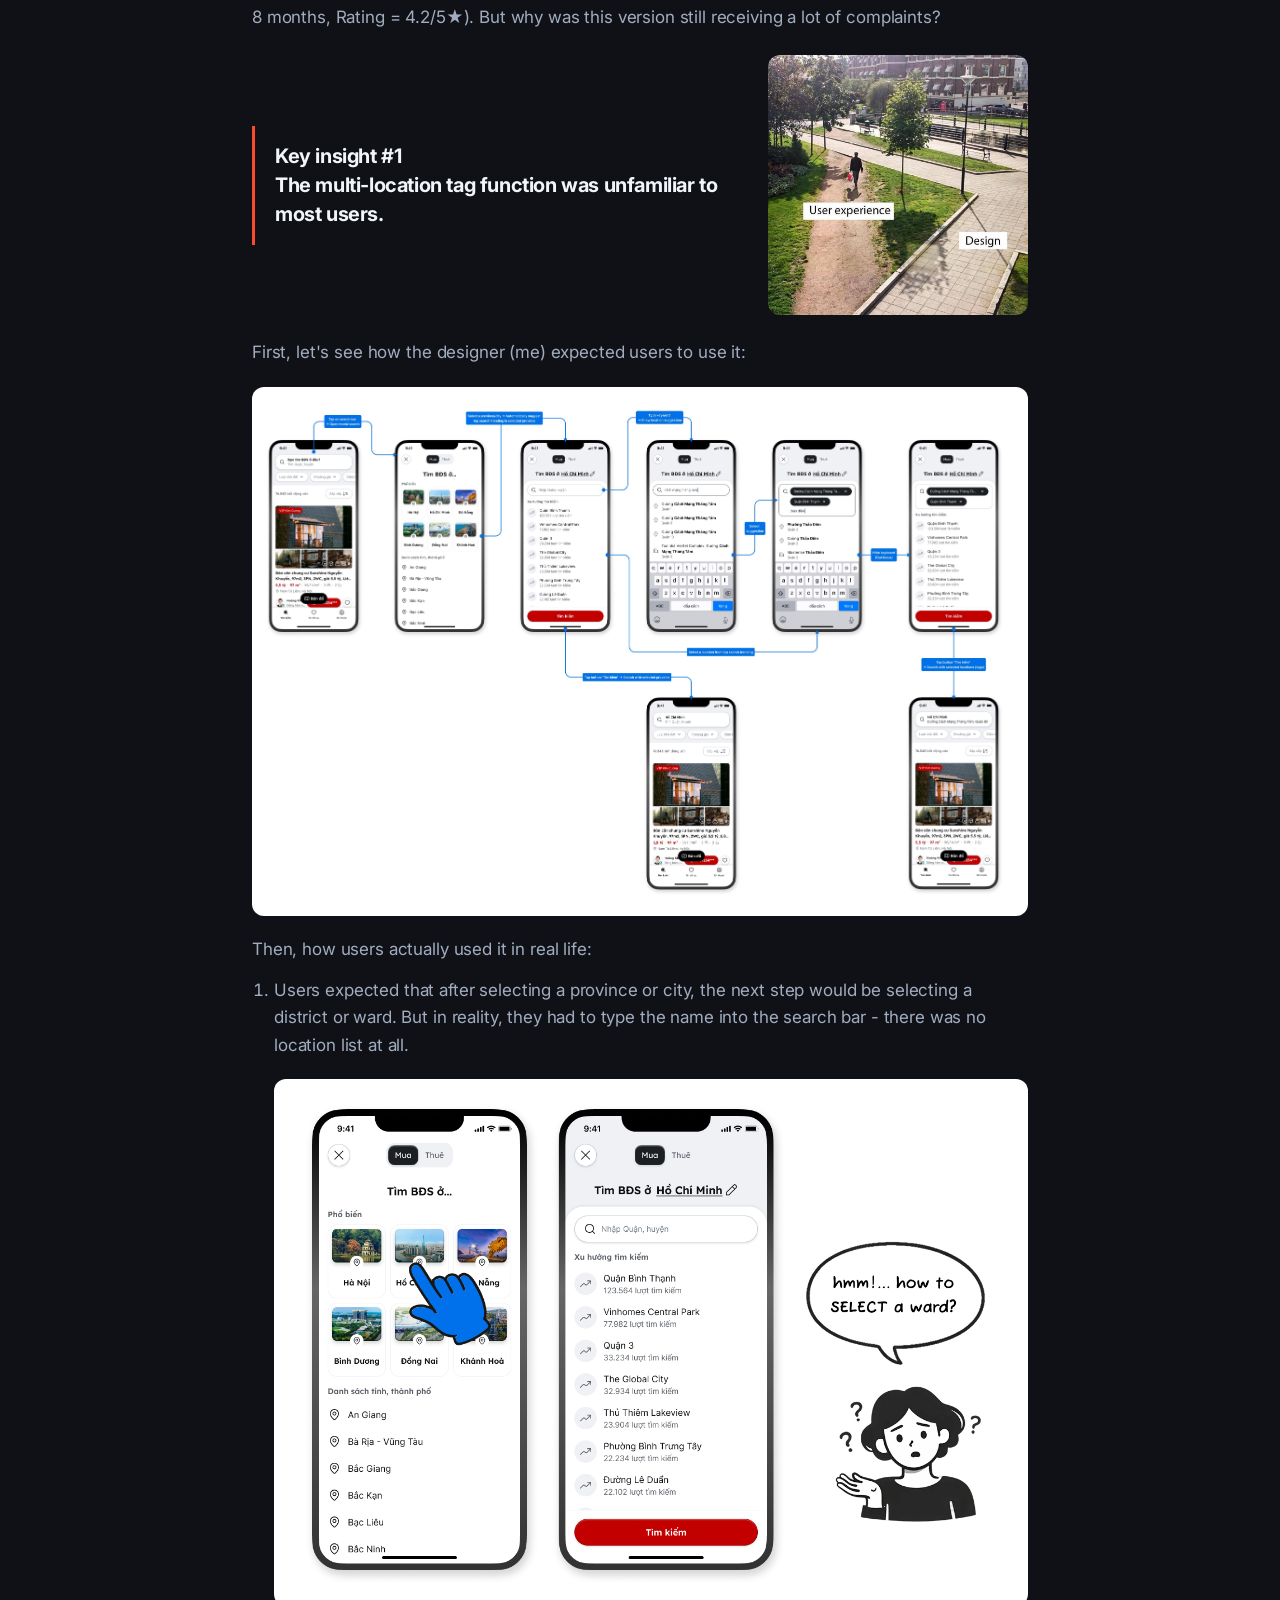
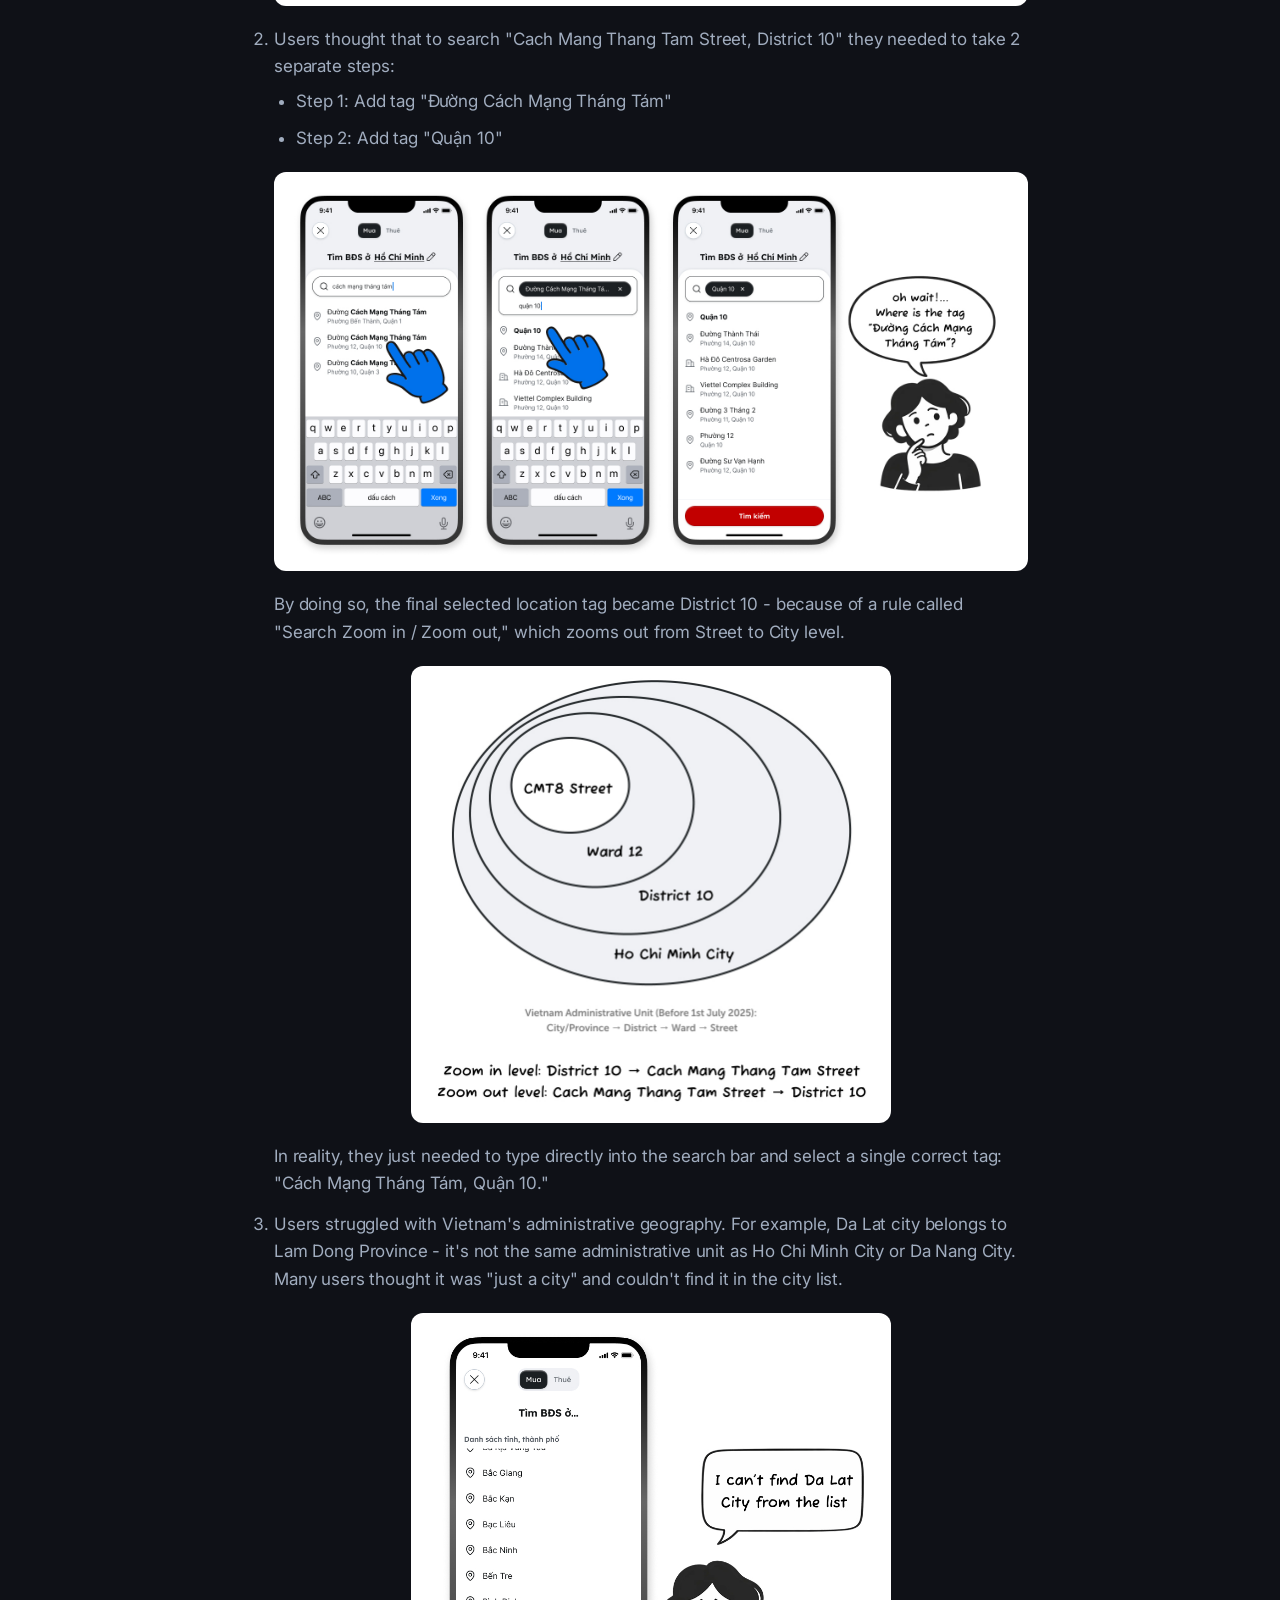
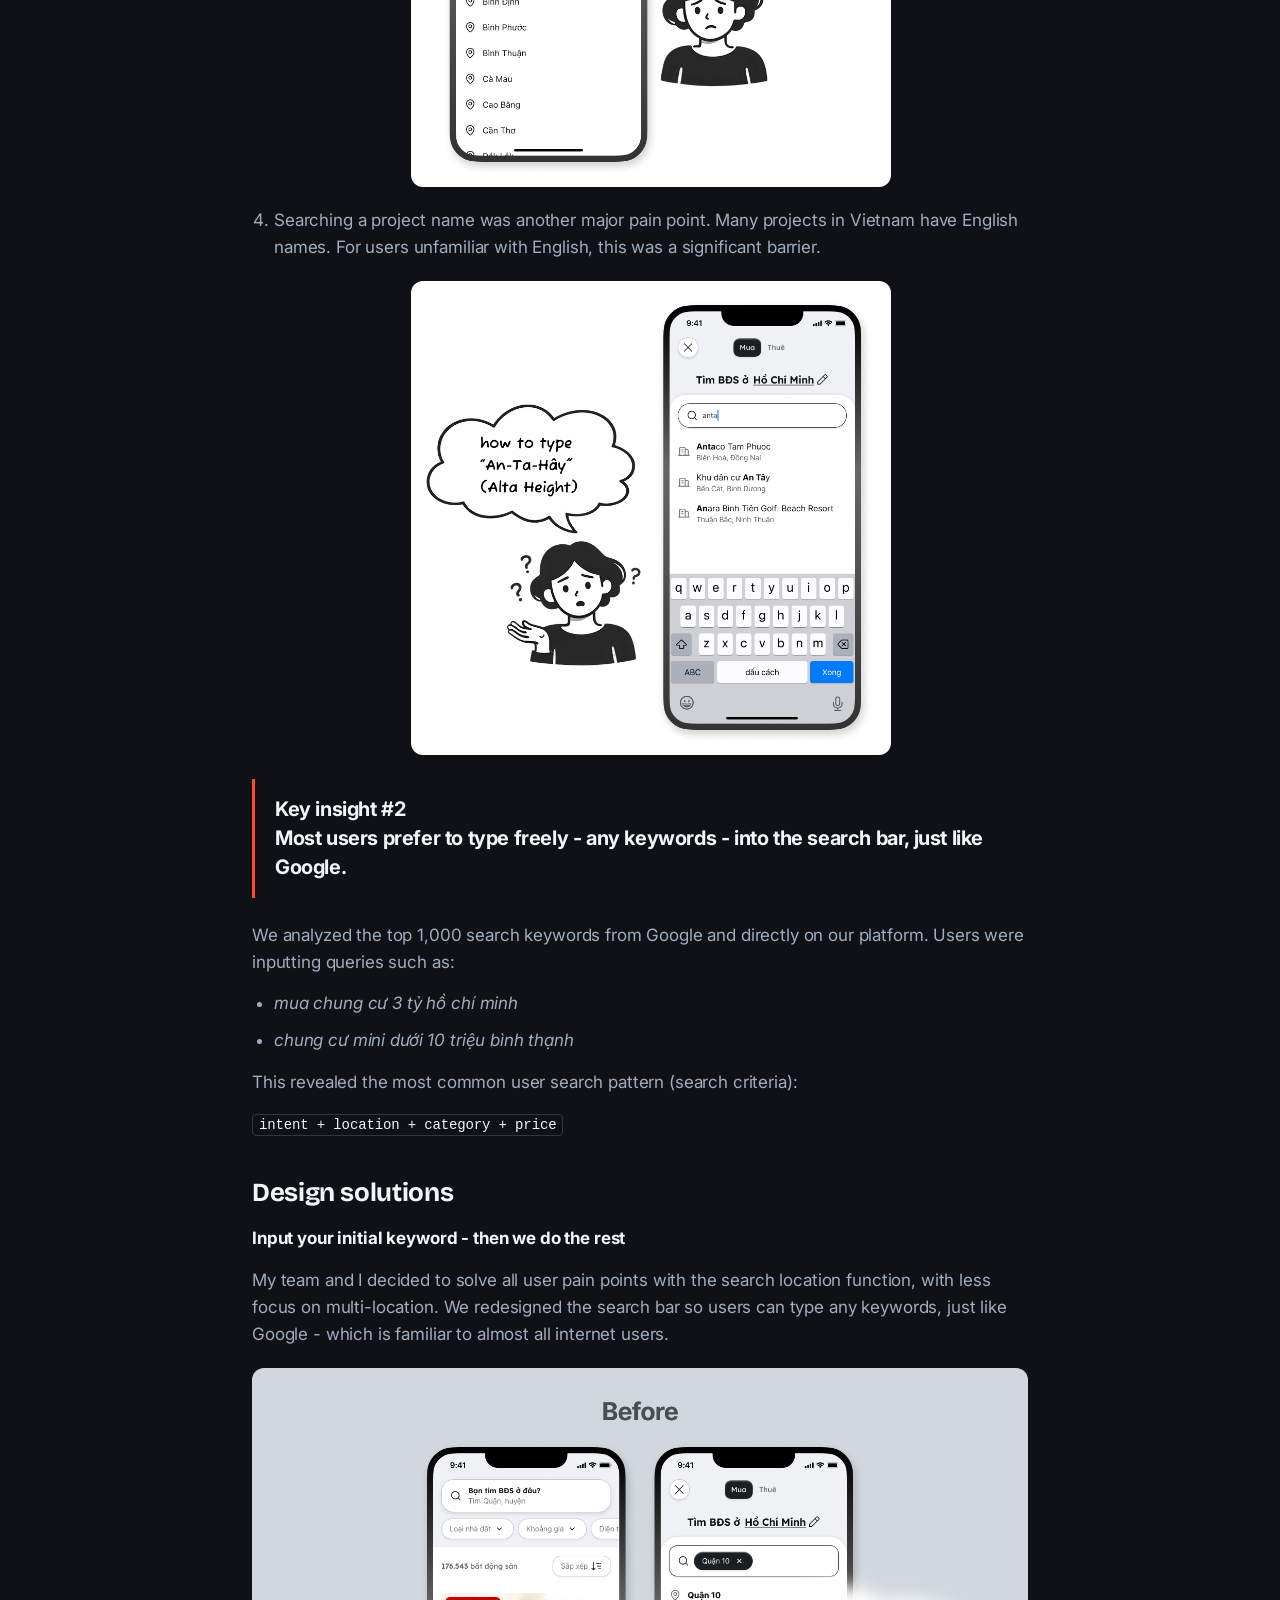
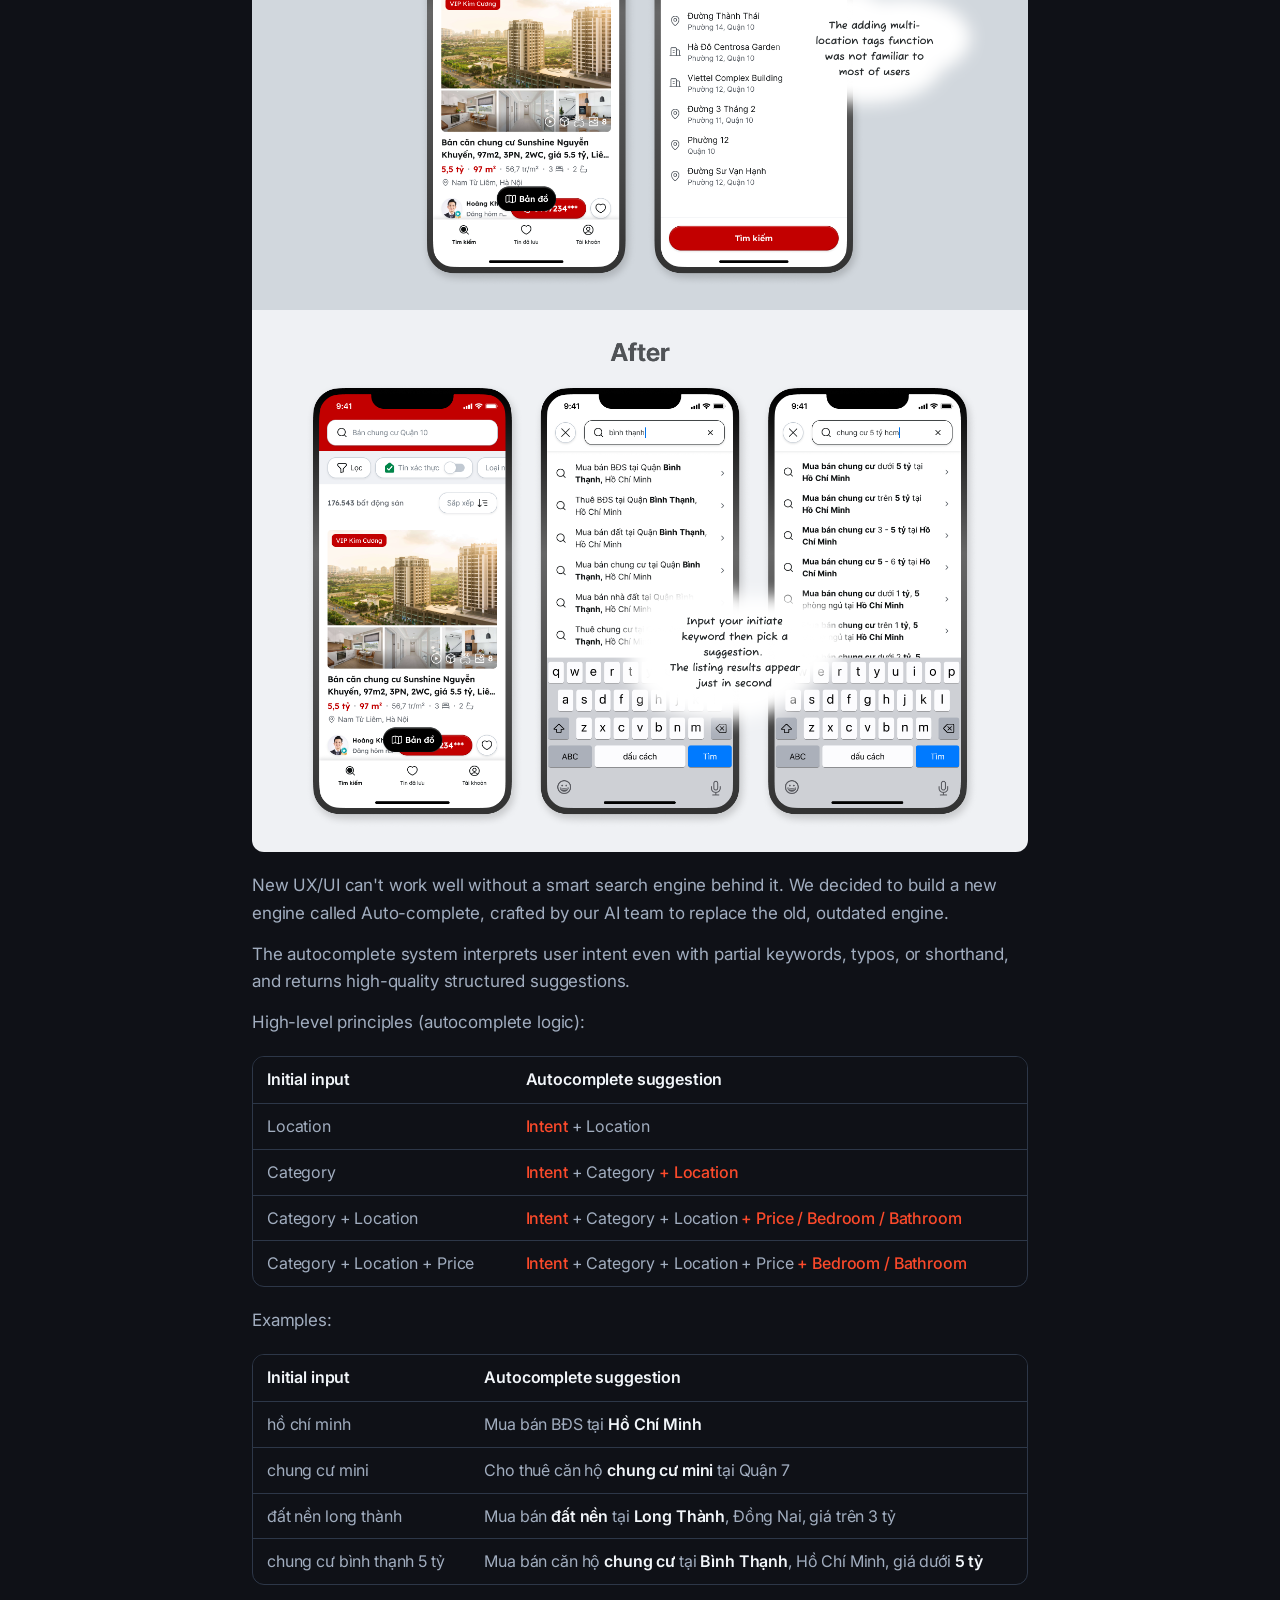
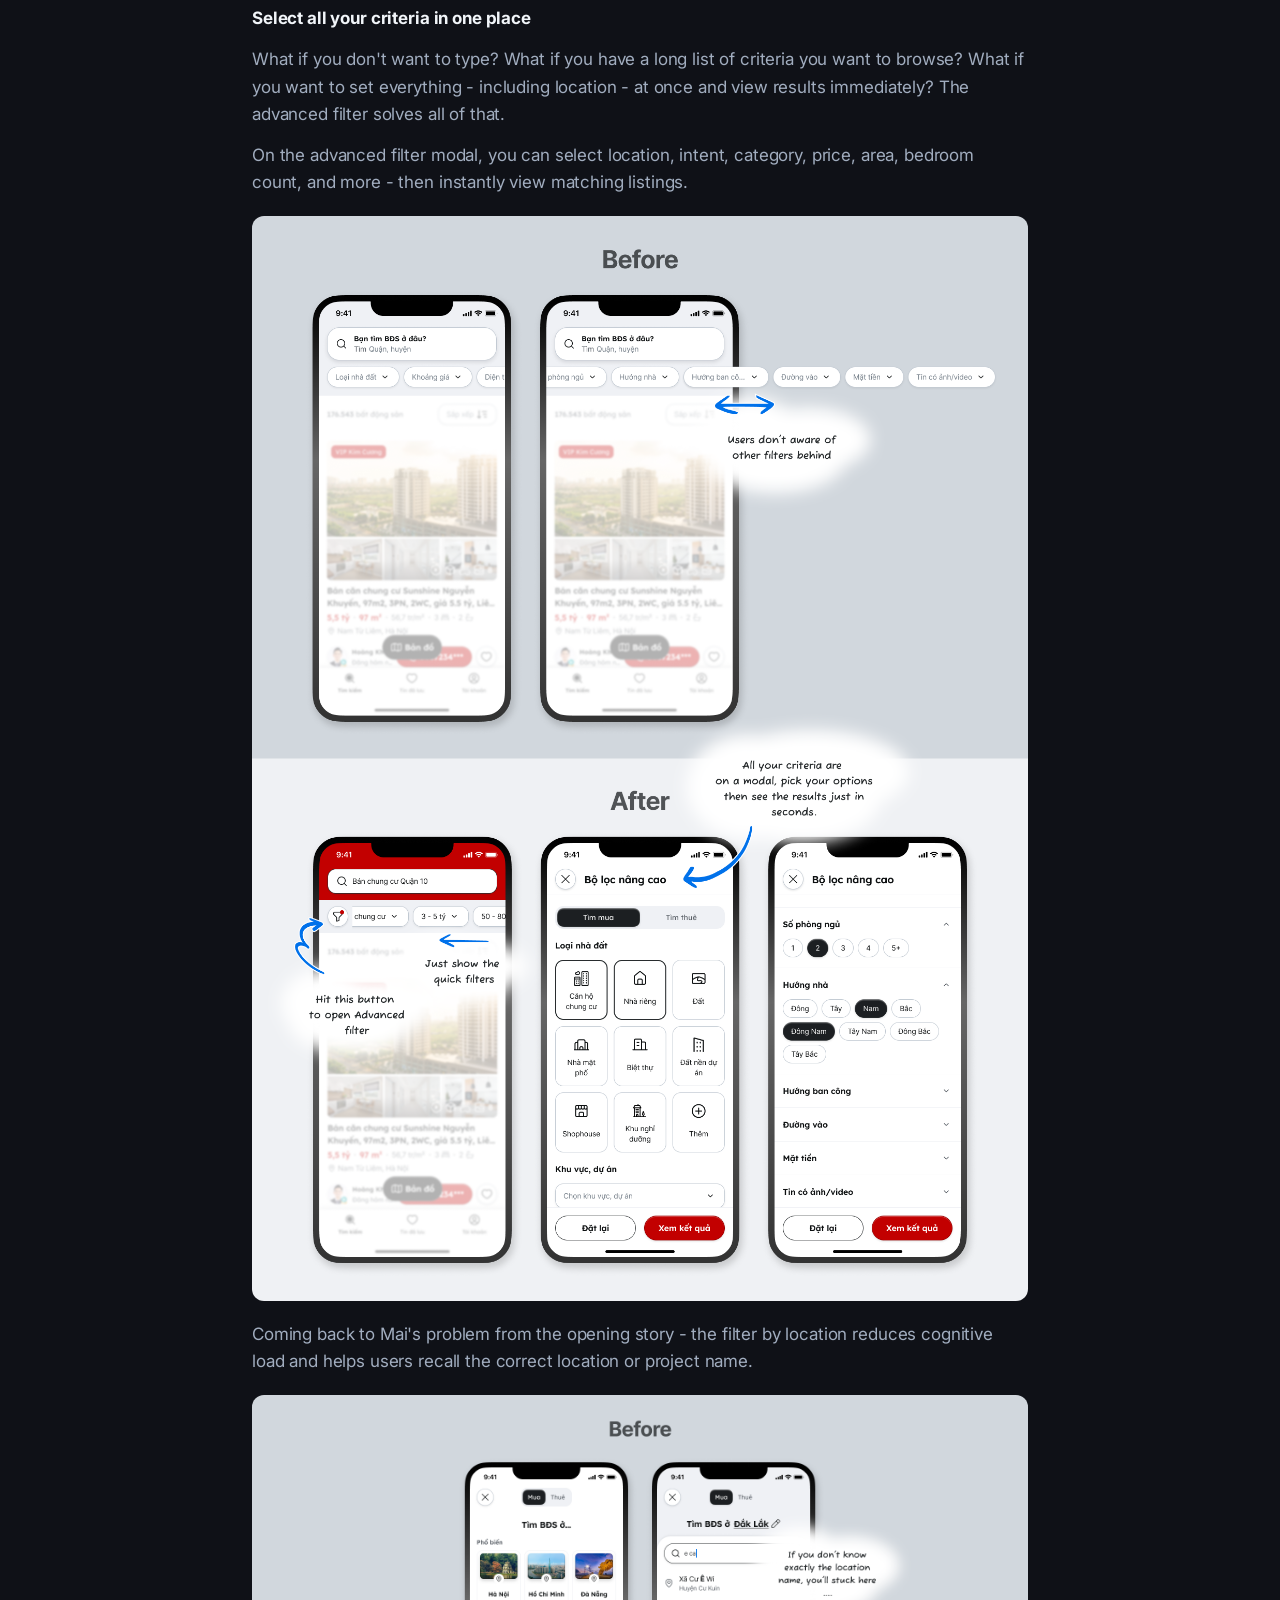
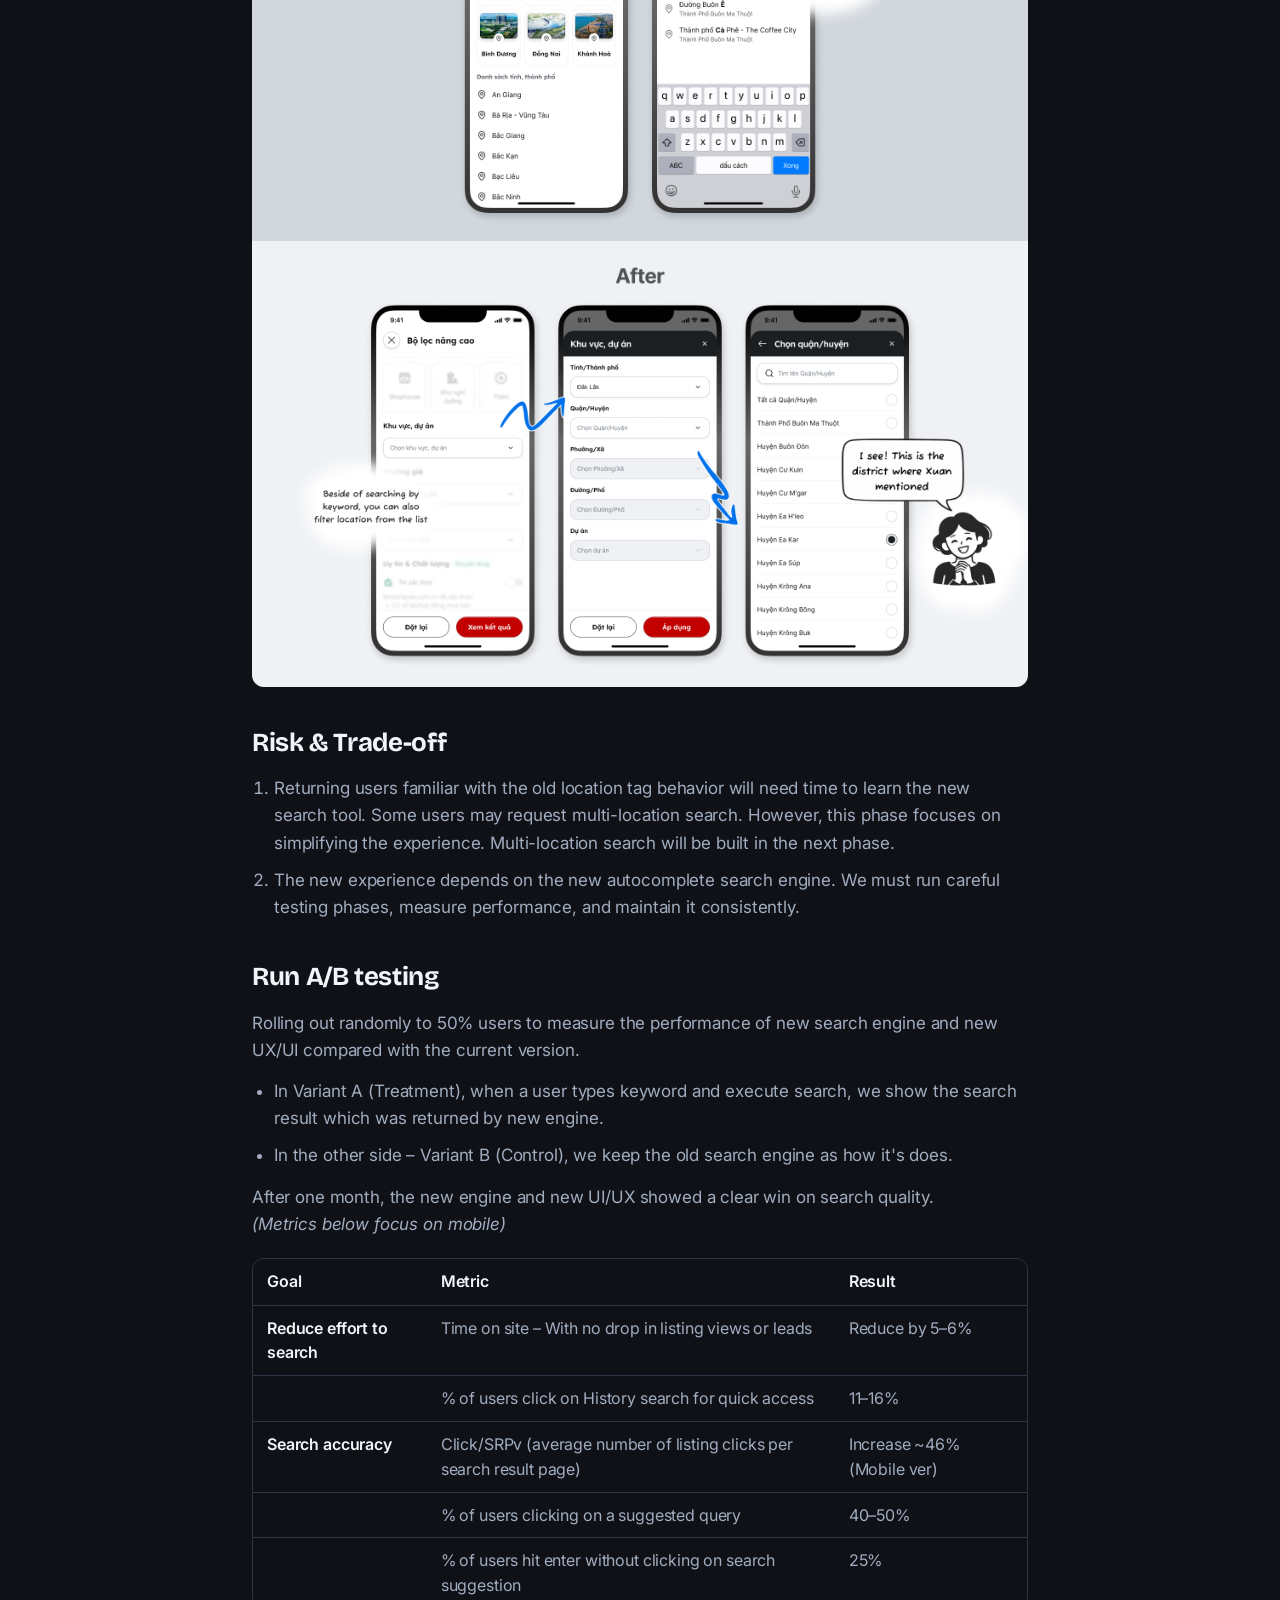
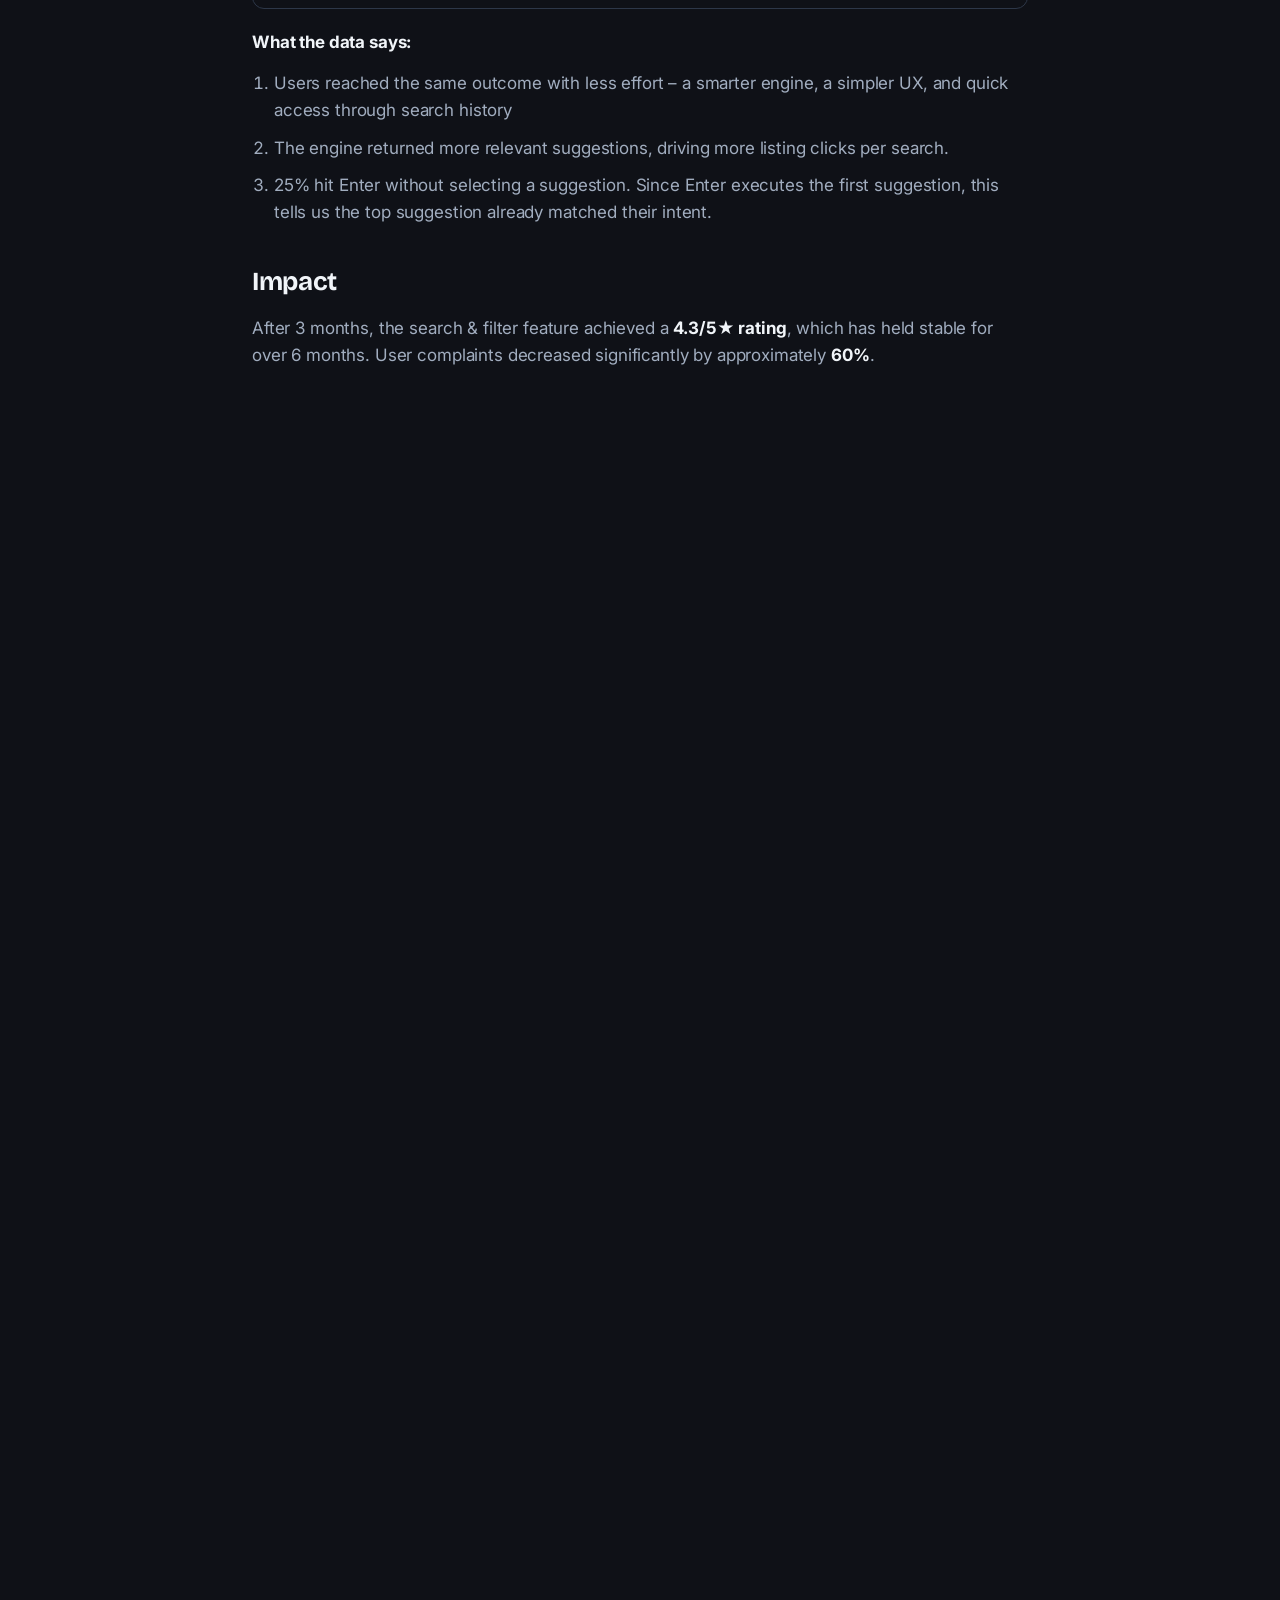
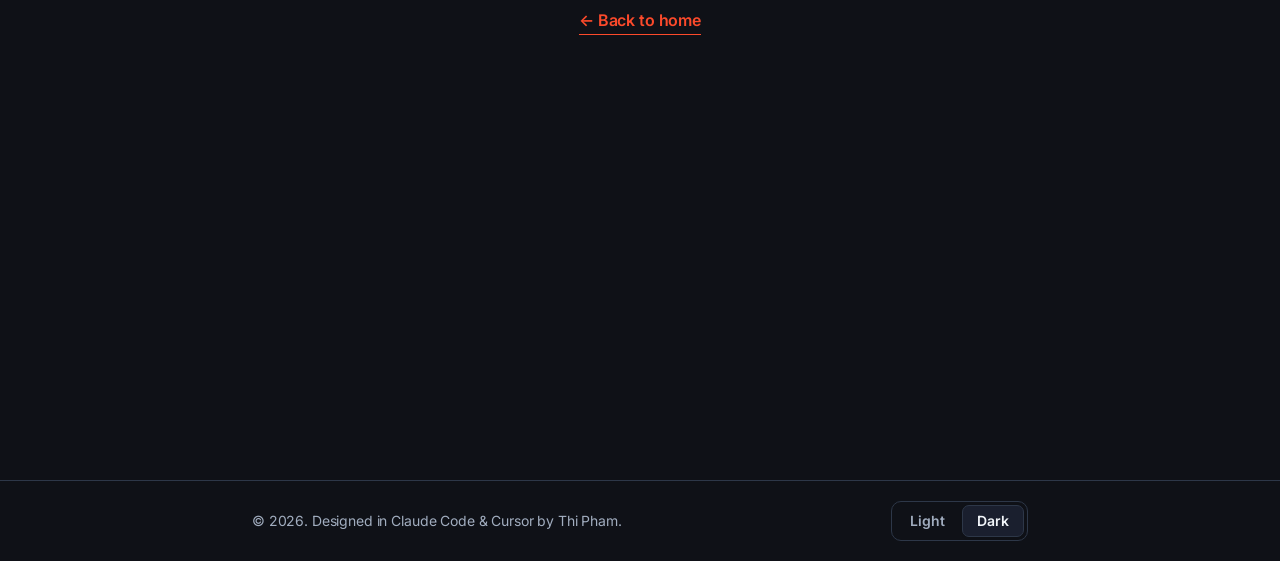
==== commit eeec7cfe: "build nav bar menu" ====
--- a/case-study-1.html
+++ b/case-study-1.html
@@ -21,6 +21,14 @@
 </head>
 <body>
 
+  <nav class="cs-nav" aria-label="Back navigation">
+    <a href="./index.html#featured-works" class="cs-nav__back">
+      <svg xmlns="http://www.w3.org/2000/svg" height="18" viewBox="0 0 24 24" fill="currentColor" aria-hidden="true"><path d="M20 11H7.83l5.59-5.59L12 4l-8 8 8 8 1.41-1.41L7.83 13H20v-2z"/></svg>
+      Back to home
+    </a>
+  </nav>
+
+
 
   <main>
 
@@ -28,7 +36,7 @@
 
       <!-- Project header -->
       <div class="cs-header">
-        <a href="./index.html" class="cs-back-nav">← Back to home</a>
+        <a href="./index.html#featured-works" class="cs-back-nav">← Back to home</a>
         <p class="cs-eyebrow">Case Study · Real Estate · Batdongsan.com.vn</p>
         <h1 class="cs-title">Solve user pain points on search &amp; filter tool</h1>
       </div>
--- a/style.css
+++ b/style.css
@@ -1,5 +1,5 @@
 /* ─── Fonts ──────────────────────────────────────────────────── */
-@import url('https://fonts.googleapis.com/css2?family=Inter:wght@400;500;600;700;800&display=swap');
+@import url('https://fonts.googleapis.com/css2?family=Bricolage+Grotesque:wght@400;500;600;700;800&family=Inter:wght@400;500;600;700;800&display=swap');
 
 /* ─── Tokens ─────────────────────────────────────────────────── */
 :root {
@@ -12,13 +12,25 @@
   --color-border-gray: #e5e7eb;
   --color-rocket-red: #fc4a2b;
 
-  --font: 'Inter', ui-sans-serif, system-ui, -apple-system, sans-serif;
-
-  --radius-sm: 6px;
-  --radius-md: 10px;
+  --font:         'Inter', ui-sans-serif, system-ui, -apple-system, sans-serif;
+  --font-heading: 'Bricolage Grotesque', ui-sans-serif, system-ui, sans-serif;
+
+  --radius-sm: 8px;
+  --radius-md: 12px;
   --radius-full: 9999px;
 
   --shadow-card: rgba(0,0,0,0.08) 0px 4px 12px, rgba(75,85,99,0.15) 0px 0px 0px 1px;
+
+  /* ─── Type scale ─────────────────────────────────────────── */
+  --fs-eyebrow:      12px;
+  --fs-xs:           14px;
+  --fs-sm:           16px;
+  --fs-body:         17px;
+  --fs-lg:           20px;
+  --fs-h2:           clamp(20px, 5.5vw, 26px);
+  --fs-h1:           clamp(26px, 7.5vw, 36px);
+  --fs-hero-mobile:  clamp(36px, 11vw, 48px);
+  --fs-hero-desktop: clamp(48px, 8vw, 64px);
 }
 
 /* ─── Dark theme ──────────────────────────────────────────────── */
@@ -33,8 +45,10 @@
 }
 
 [data-theme="dark"] body {
+  background-color: var(--color-ash-gray);
   background-image:
-    linear-gradient(to bottom, rgba(15,17,23,0) 0%, #0f1117 560px),
+    radial-gradient(circle at var(--sx, -300px) var(--sy, -300px),
+      transparent 0%, transparent 130px, var(--color-ash-gray) 160px),
     radial-gradient(circle, #2E343C 1px, transparent 1px);
 }
 
@@ -61,17 +75,19 @@
 
 body {
   font-family: var(--font);
-  font-size: 16px;
+  font-size: var(--fs-body);
   line-height: 1.6;
   letter-spacing: -0.14px;
   color: var(--color-slate-blue);
-  background-color: var(--color-ash-gray);
+  background-color: var(--color-ghost-white);
   transition: color 0.2s, background-color 0.2s, background-image 0.2s;
   background-image:
-    linear-gradient(to bottom, rgba(255,255,255,0) 0%, #ffffff 560px),
+    radial-gradient(circle at var(--sx, -300px) var(--sy, -300px),
+      transparent 0%, transparent 130px, var(--color-ghost-white) 160px),
     radial-gradient(circle, #d0d0d0 1px, transparent 1px);
   background-size: 100% 100%, 20px 20px;
   background-repeat: no-repeat, repeat;
+  background-attachment: fixed, fixed;
   -webkit-font-smoothing: antialiased;
 }
 
@@ -82,7 +98,7 @@
 
 strong {
   color: var(--color-graphite);
-  font-weight: 700;
+  font-weight: 600;
 }
 
 img {
@@ -97,7 +113,7 @@
 /* ─── Layout ─────────────────────────────────────────────────── */
 .container {
   width: 100%;
-  max-width: 720px;
+  max-width: 824px;
   margin: 0 auto;
   padding: 0 24px;
 }
@@ -113,10 +129,11 @@
 }
 
 .section-label {
-  font-size: 32px;
-  font-weight: 700;
+  font-family: var(--font-heading);
+  font-size: var(--fs-h1);
+  font-weight: 600;
   letter-spacing: -0.48px;
-  line-height: 1.4;
+  line-height: 1.15;
   color: var(--color-graphite);
   margin-bottom: 20px;
 }
@@ -160,9 +177,10 @@
 }
 
 .hero-name {
-  font-size: 42px;
-  font-weight: 800;
-  letter-spacing: -1.47px;
+  font-family: var(--font-heading);
+  font-size: var(--fs-hero-mobile);
+  font-weight: 700;
+  letter-spacing: -2.5px;
   line-height: 1;
   color: var(--color-graphite);
   margin-bottom: 10px;
@@ -170,7 +188,7 @@
 }
 
 .hero-role {
-  font-size: 18px;
+  font-size: var(--fs-lg);
   font-weight: 600;
   line-height: 1.6;
   letter-spacing: -0.14px;
@@ -182,7 +200,7 @@
   border-left: 3px solid var(--color-graphite);
   padding-left: 16px;
   margin: 0 0 24px;
-  font-size: 18px;
+  font-size: var(--fs-lg);
   font-weight: 600;
   font-style: italic;
   line-height: 1.5;
@@ -191,7 +209,7 @@
 }
 
 .hero-bio {
-  font-size: 16px;
+  font-size: var(--fs-body);
   line-height: 1.6;
   letter-spacing: -0.14px;
   color: var(--color-slate-blue);
@@ -235,7 +253,7 @@
 }
 
 .project-card-eyebrow {
-  font-size: 11px;
+  font-size: var(--fs-eyebrow);
   font-weight: 600;
   letter-spacing: 0.07em;
   text-transform: uppercase;
@@ -244,7 +262,7 @@
 }
 
 .project-card-title {
-  font-size: 16px;
+  font-size: var(--fs-body);
   font-weight: 600;
   letter-spacing: -0.14px;
   line-height: 1.6;
@@ -263,7 +281,7 @@
   border: 1px solid var(--color-border-gray);
   border-radius: var(--radius-full);
   padding: 8px 16px;
-  font-size: 16px;
+  font-size: var(--fs-body);
   color: var(--color-graphite);
   line-height: 1.4;
   white-space: nowrap;
@@ -304,7 +322,7 @@
 }
 
 .tool-name {
-  font-size: 16px;
+  font-size: var(--fs-body);
   line-height: 1.6;
   letter-spacing: -0.14px;
   color: var(--color-graphite);
@@ -326,7 +344,7 @@
 }
 
 .experience-period {
-  font-size: 16px;
+  font-size: var(--fs-body);
   line-height: 1.6;
   letter-spacing: -0.14px;
   color: var(--color-light-gray);
@@ -334,7 +352,7 @@
 }
 
 .experience-role {
-  font-size: 18px;
+  font-size: var(--fs-lg);
   font-weight: 600;
   line-height: 1.5;
   letter-spacing: -0.36px;
@@ -343,7 +361,7 @@
 }
 
 .experience-company {
-  font-size: 16px;
+  font-size: var(--fs-body);
   line-height: 1.6;
   letter-spacing: -0.14px;
   color: var(--color-rocket-red);
@@ -357,7 +375,7 @@
 }
 
 .experience-bullets li {
-  font-size: 16px;
+  font-size: var(--fs-body);
   line-height: 1.6;
   letter-spacing: -0.14px;
   color: var(--color-slate-blue);
@@ -390,7 +408,7 @@
 }
 
 .simple-list-name {
-  font-size: 16px;
+  font-size: var(--fs-body);
   font-weight: 600;
   line-height: 1.6;
   letter-spacing: -0.14px;
@@ -398,7 +416,7 @@
 }
 
 .simple-list-detail {
-  font-size: 16px;
+  font-size: var(--fs-body);
   line-height: 1.6;
   letter-spacing: -0.14px;
   color: var(--color-light-gray);
@@ -424,10 +442,11 @@
 }
 
 .contact-heading {
-  font-size: 32px;
+  font-family: var(--font-heading);
+  font-size: var(--fs-h1);
   font-weight: 700;
   letter-spacing: -0.48px;
-  line-height: 1.4;
+  line-height: 1.15;
   color: #ffffff;
   margin-bottom: 20px;
 }
@@ -440,7 +459,7 @@
 }
 
 .contact-row {
-  font-size: 16px;
+  font-size: var(--fs-body);
   line-height: 1.6;
   letter-spacing: -0.14px;
   color: rgba(255, 255, 255, 0.5);
@@ -496,7 +515,7 @@
 }
 
 .footer-copy {
-  font-size: 12px;
+  font-size: var(--fs-xs);
   color: var(--color-light-gray);
 }
 
@@ -516,7 +535,7 @@
   border: 1px solid transparent;
   border-radius: 7px;
   font-family: var(--font);
-  font-size: 12px;
+  font-size: var(--fs-xs);
   font-weight: 600;
   cursor: pointer;
   background: transparent;
@@ -536,7 +555,7 @@
 /* ─── Desktop ────────────────────────────────────────────────── */
 @media (min-width: 768px) {
   .hero-name {
-    font-size: 56px;
+    font-size: var(--fs-hero-desktop);
   }
 
   .projects-grid {
@@ -554,7 +573,7 @@
 
   .experience-item {
     display: grid;
-    grid-template-columns: 164px 1fr;
+    grid-template-columns: 188px 1fr;
     gap: 40px;
     align-items: start;
   }
@@ -579,20 +598,58 @@
 /* ─── Case Study Pages ───────────────────────────────────── */
 /* ═══════════════════════════════════════════════════════════ */
 
-/* Sticky back-to-home button */
+/* ─── Case study nav bar ──────────────────────────────────── */
+body:has(.cs-nav) {
+  padding-top: 49px;
+  scroll-padding-top: 49px;
+}
+
+.cs-nav {
+  position: fixed;
+  top: 0;
+  left: 0;
+  right: 0;
+  z-index: 1000;
+  display: flex;
+  align-items: center;
+  padding: 16px 0;
+  background: var(--color-ghost-white);
+  border-bottom: 1px solid var(--color-border-gray);
+}
+
+[data-theme="dark"] .cs-nav {
+  background: var(--color-ash-gray);
+  border-bottom: 1px solid rgba(255, 255, 255, 0.06);
+}
+
+.cs-nav__back {
+  display: inline-flex;
+  align-items: center;
+  gap: 6px;
+  height: 32px;
+  /* align button icon with container content: max-width 824px + padding-left 24px */
+  /* button has 10px internal padding, so offset = container-left - 10px */
+  margin-left: max(14px, calc(50vw - 398px));
+  padding: 0 10px;
+  border-radius: 8px;
+  font-family: var(--font);
+  font-size: var(--fs-sm);
+  font-weight: 400;
+  color: var(--color-slate-blue);
+  transition: color 0.15s, background 0.15s;
+}
+
+.cs-nav__back:hover {
+  color: var(--color-graphite);
+}
+
+[data-theme="dark"] .cs-nav__back:hover {
+  color: #fff;
+}
+
+/* Old inline back link — hidden now that we have the fixed nav */
 .cs-back-nav {
-  display: inline-block;
-  margin-bottom: 40px;
-  font-size: 14px;
-  font-weight: 600;
-  color: var(--color-slate-blue);
-  text-decoration: underline;
-  text-underline-offset: 8px;
-  transition: color 0.15s;
-}
-
-.cs-back-nav:hover {
-  color: var(--color-graphite);
+  display: none;
 }
 
 /* Hero — full bleed */
@@ -612,7 +669,7 @@
 }
 
 .cs-eyebrow {
-  font-size: 11px;
+  font-size: var(--fs-eyebrow);
   font-weight: 600;
   letter-spacing: 0.08em;
   text-transform: uppercase;
@@ -621,8 +678,9 @@
 }
 
 .cs-title {
-  font-size: 32px;
-  font-weight: 800;
+  font-family: var(--font-heading);
+  font-size: var(--fs-h1);
+  font-weight: 700;
   letter-spacing: -1.47px;
   line-height: 1.1;
   color: var(--color-graphite);
@@ -631,13 +689,13 @@
 
 @media (min-width: 768px) {
   .cs-title {
-    font-size: 42px;
+    font-size: var(--fs-hero-mobile);
   }
 }
 
 /* Privacy disclaimer */
 .cs-disclaimer {
-  font-size: 12px;
+  font-size: var(--fs-xs);
   line-height: 1.4;
   letter-spacing: 0.5px;
   color: var(--color-light-gray);
@@ -652,7 +710,7 @@
 .cs-overview {
   width: 100%;
   border-collapse: collapse;
-  font-size: 14px;
+  font-size: var(--fs-sm);
   margin-bottom: 28px;
 }
 
@@ -690,18 +748,20 @@
 }
 
 .cs-h1 {
-  font-size: 32px;
+  font-family: var(--font-heading);
+  font-size: var(--fs-h1);
   font-weight: 700;
   letter-spacing: -0.48px;
-  line-height: 1.4;
+  line-height: 1.15;
   color: var(--color-graphite);
   margin-bottom: 20px;
 }
 
 .cs-h2 {
-  font-size: 24px;
+  font-family: var(--font-heading);
+  font-size: var(--fs-h2);
   font-weight: 700;
-  line-height: 1.4;
+  line-height: 1.25;
   letter-spacing: -0.36px;
   color: var(--color-graphite);
   margin-top: 40px;
@@ -710,7 +770,7 @@
 
 /* Body text */
 .cs-p {
-  font-size: 16px;
+  font-size: var(--fs-body);
   line-height: 1.6;
   letter-spacing: -0.14px;
   color: var(--color-slate-blue);
@@ -726,7 +786,7 @@
   border-left: 3px solid var(--color-rocket-red);
   padding: 12px 0 12px 20px;
   margin: 24px 0;
-  font-size: 18px;
+  font-size: var(--fs-lg);
   font-weight: 700;
   line-height: 1.45;
   letter-spacing: -0.2px;
@@ -752,7 +812,7 @@
 }
 
 .cs-img-caption {
-  font-size: 12px;
+  font-size: var(--fs-xs);
   line-height: 1.4;
   letter-spacing: 0.5px;
   color: var(--color-light-gray);
@@ -771,7 +831,7 @@
 }
 
 .cs-insight p {
-  font-size: 18px;
+  font-size: var(--fs-lg);
   font-weight: 700;
   letter-spacing: -0.02em;
   line-height: 1.45;
@@ -810,7 +870,7 @@
 /* Lists */
 .cs-ol,
 .cs-ul {
-  font-size: 16px;
+  font-size: var(--fs-body);
   line-height: 1.6;
   letter-spacing: -0.14px;
   color: var(--color-slate-blue);
@@ -840,7 +900,7 @@
 /* Inline code */
 .cs-code {
   font-family: 'IBM Plex Mono', ui-monospace, monospace;
-  font-size: 12px;
+  font-size: var(--fs-xs);
   background: var(--color-ash-gray);
   border: 1px solid var(--color-border-gray);
   border-radius: 4px;
@@ -859,7 +919,7 @@
 .cs-table {
   width: 100%;
   border-collapse: collapse;
-  font-size: 14px;
+  font-size: var(--fs-sm);
   min-width: 440px;
 }
 
@@ -976,7 +1036,7 @@
 }
 
 .cs-more-label {
-  font-size: 11px;
+  font-size: var(--fs-eyebrow);
   font-weight: 600;
   letter-spacing: 0.08em;
   text-transform: uppercase;
@@ -1033,7 +1093,7 @@
 }
 
 .cs-more-card-title {
-  font-size: 16px;
+  font-size: var(--fs-body);
   font-weight: 600;
   letter-spacing: -0.14px;
   line-height: 1.6;
@@ -1044,7 +1104,7 @@
   display: block;
   text-align: center;
   margin-top: 48px;
-  font-size: 14px;
+  font-size: var(--fs-sm);
   font-weight: 600;
   color: var(--color-rocket-red);
   text-decoration: underline;
@@ -1064,7 +1124,7 @@
 }
 
 .marquee-heading {
-  font-size: 11px;
+  font-size: var(--fs-eyebrow);
   font-weight: 600;
   letter-spacing: 0.07em;
   text-transform: uppercase;
@@ -1230,3 +1290,68 @@
     max-height: 85vh;
   }
 }
+
+/* ─── Site Nav ─────────────────────────────────────────────── */
+.site-nav {
+  position: fixed;
+  top: 0;
+  left: 0;
+  right: 0;
+  z-index: 1000;
+  display: flex;
+  align-items: center;
+  justify-content: center;
+  gap: 0;
+  padding: 16px 16px;
+  background: var(--color-ash-gray);
+  border-bottom: 1px solid rgba(255, 255, 255, 0.06);
+}
+
+[data-theme="light"] .site-nav {
+  background: var(--color-ghost-white);
+  border-bottom: 1px solid var(--color-border-gray);
+}
+
+.site-nav__tab {
+  height: 36px;
+  padding: 0 24px;
+  border: none;
+  border-radius: 8px;
+  background: transparent;
+  color: var(--color-slate-blue);
+  font-family: var(--font);
+  font-size: var(--fs-sm);
+  font-weight: 400;
+  line-height: 1;
+  cursor: pointer;
+  transition: color 0.18s, font-weight 0.18s;
+  white-space: nowrap;
+}
+
+.site-nav__tab:hover {
+  color: #fff;
+}
+
+[data-theme="light"] .site-nav__tab:hover {
+  color: var(--color-graphite);
+}
+
+.site-nav__tab.active {
+  color: #fff;
+  font-weight: 600;
+}
+
+[data-theme="light"] .site-nav__tab.active {
+  color: var(--color-graphite);
+}
+
+@media (max-width: 480px) {
+  .site-nav {
+    padding: 6px 4px;
+  }
+  .site-nav__tab {
+    font-size: 14px;
+    padding: 0 12px;
+    height: 48px;
+  }
+}
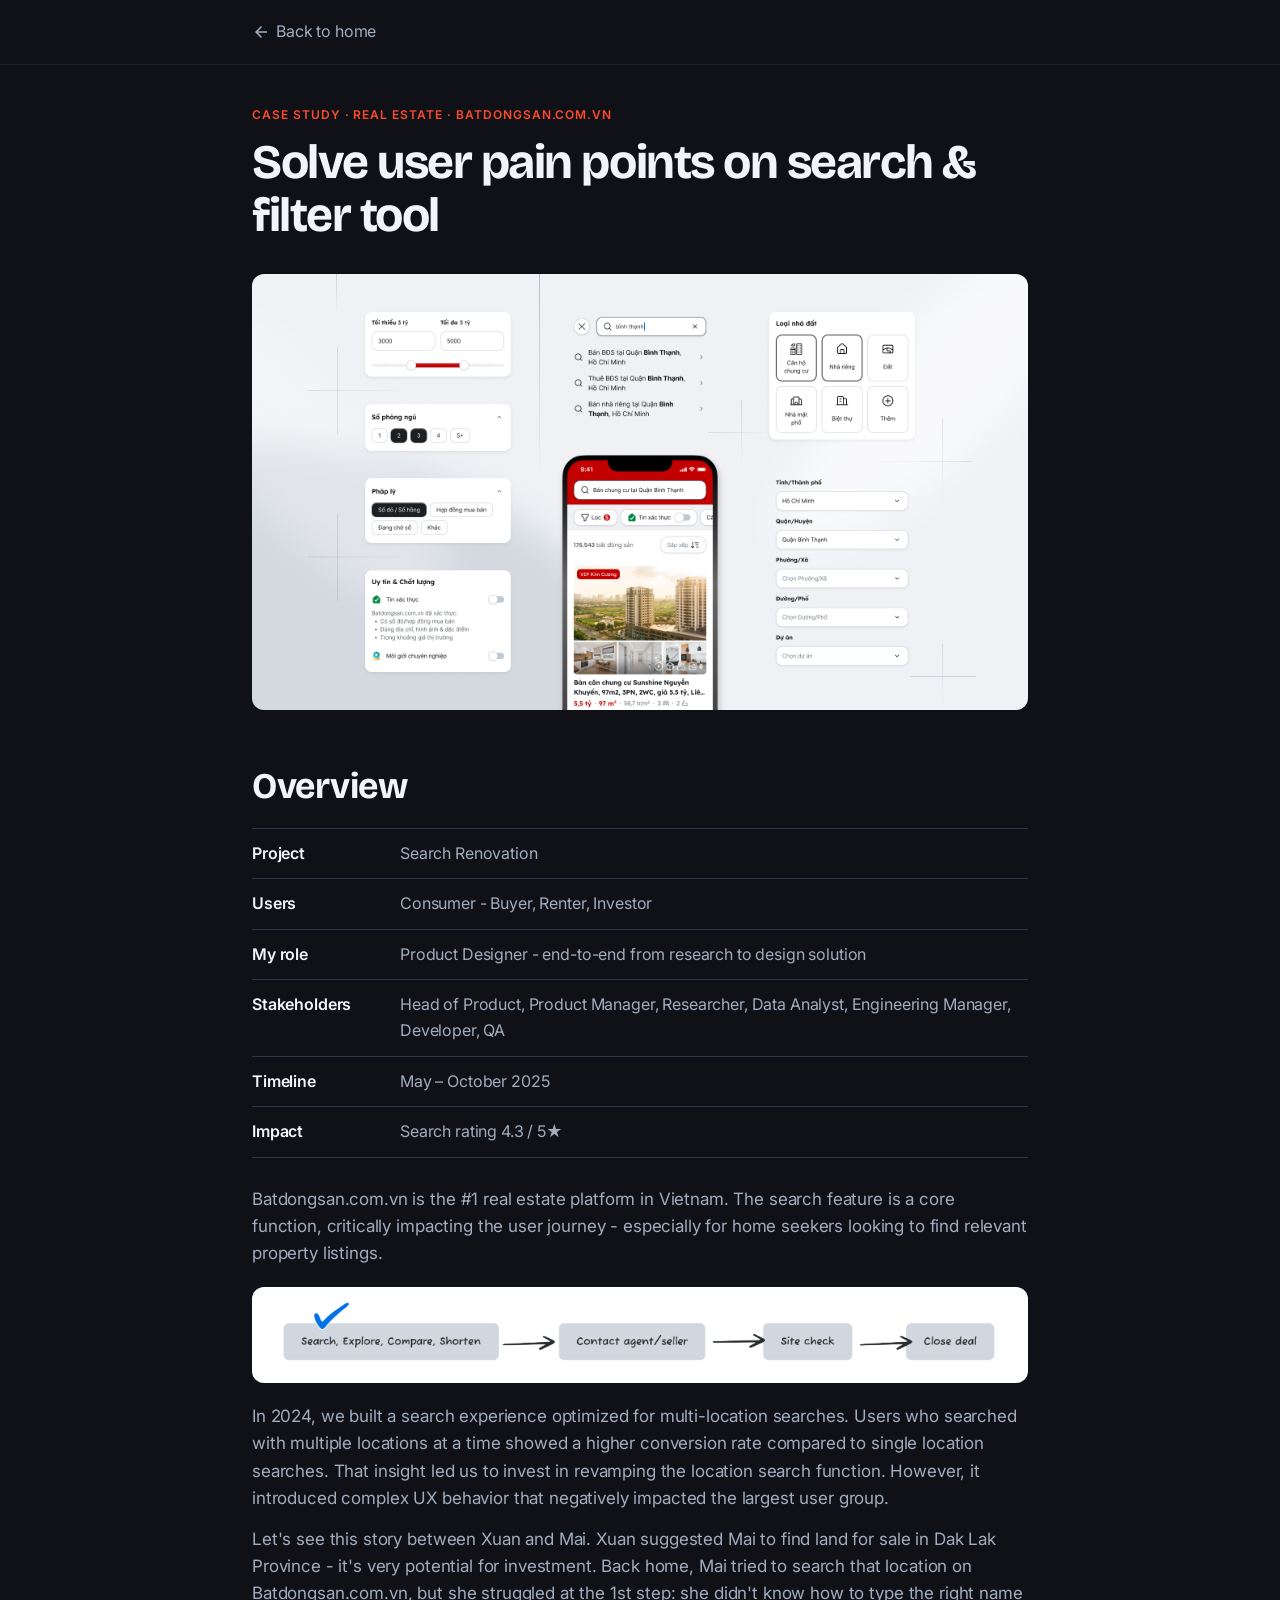
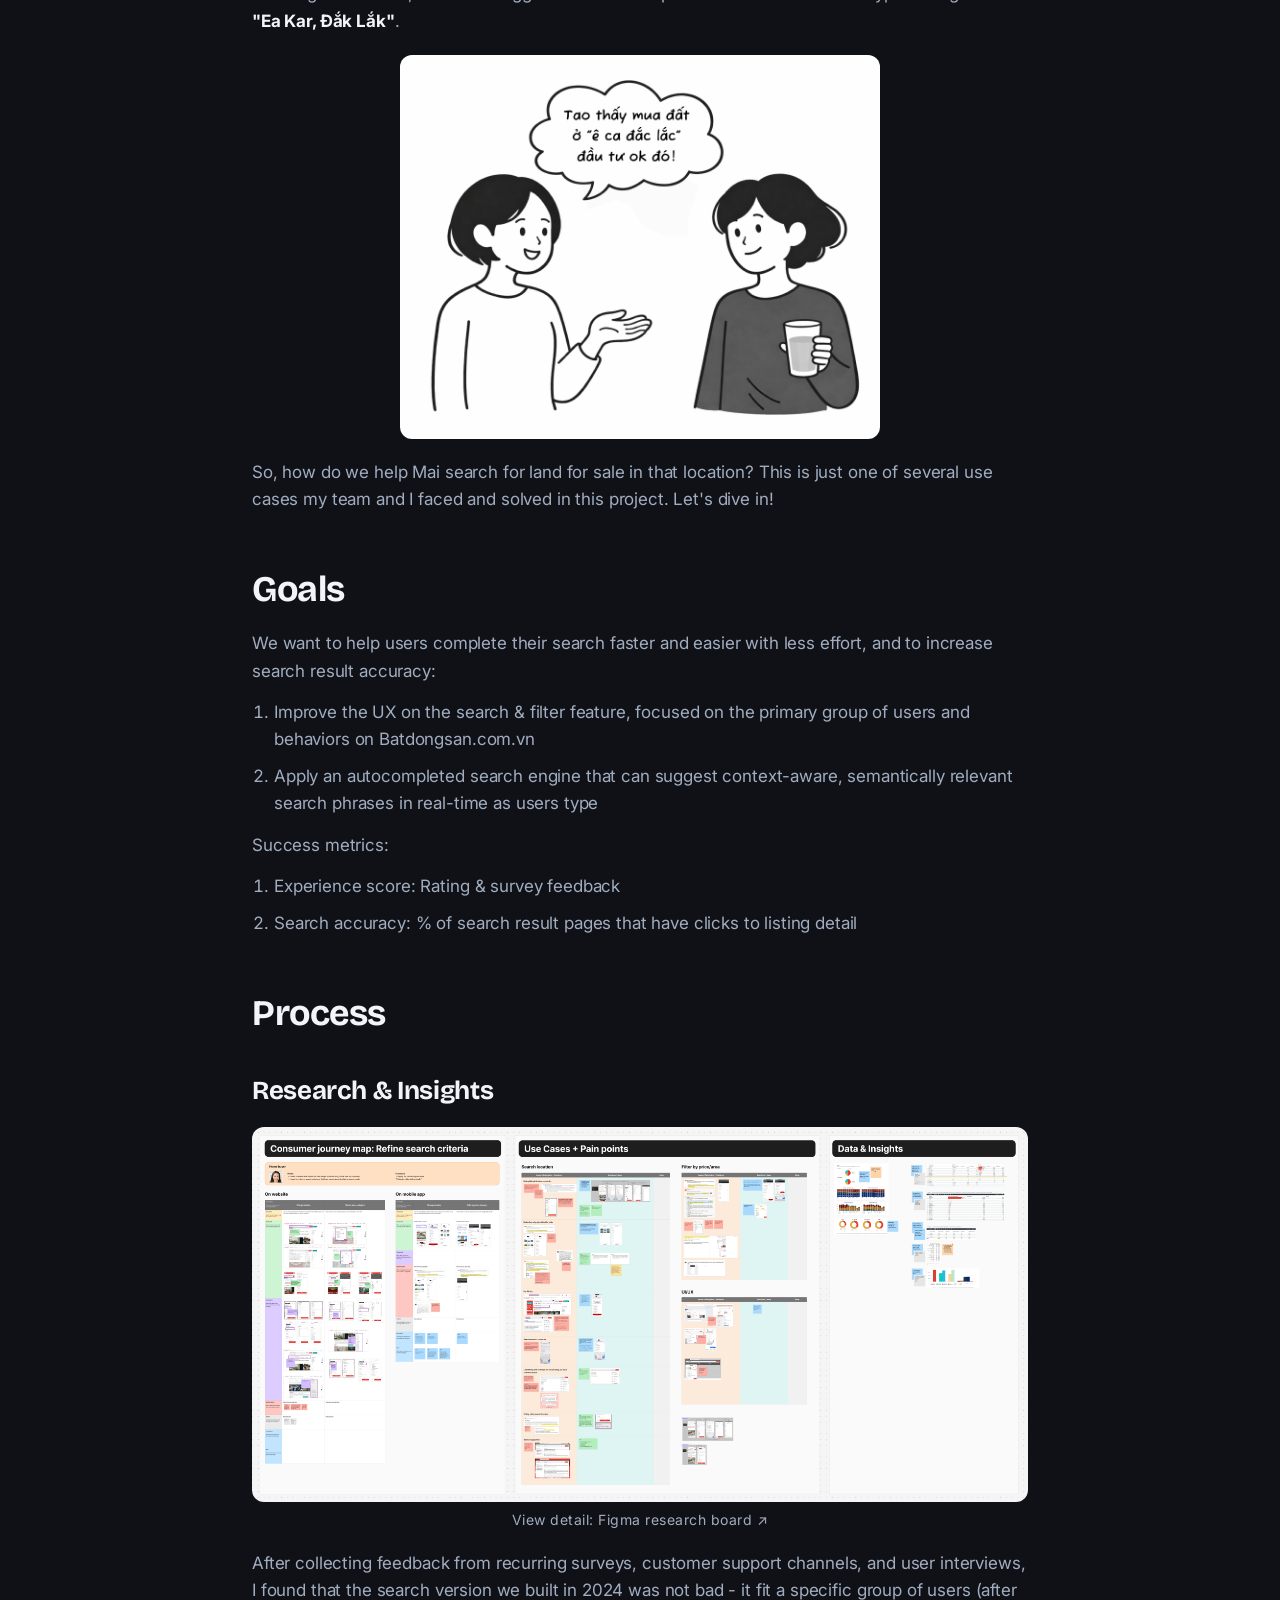
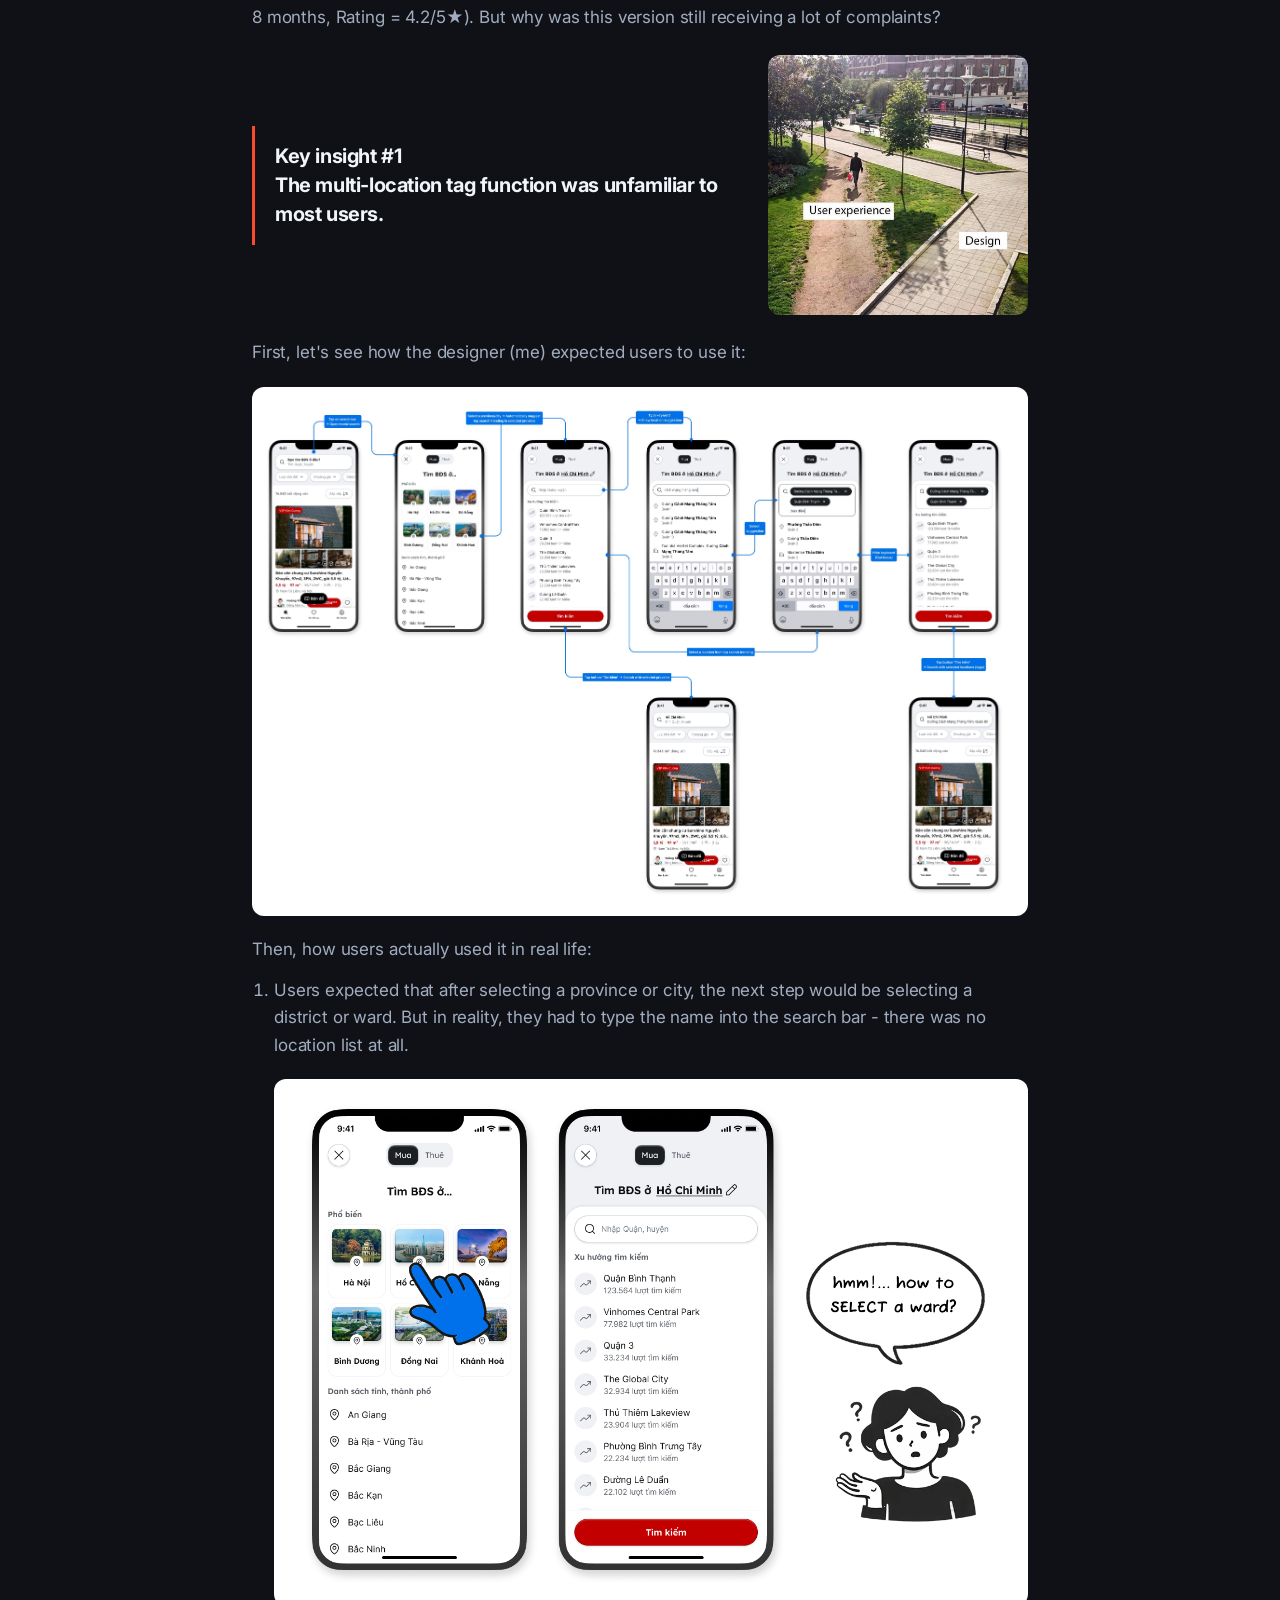
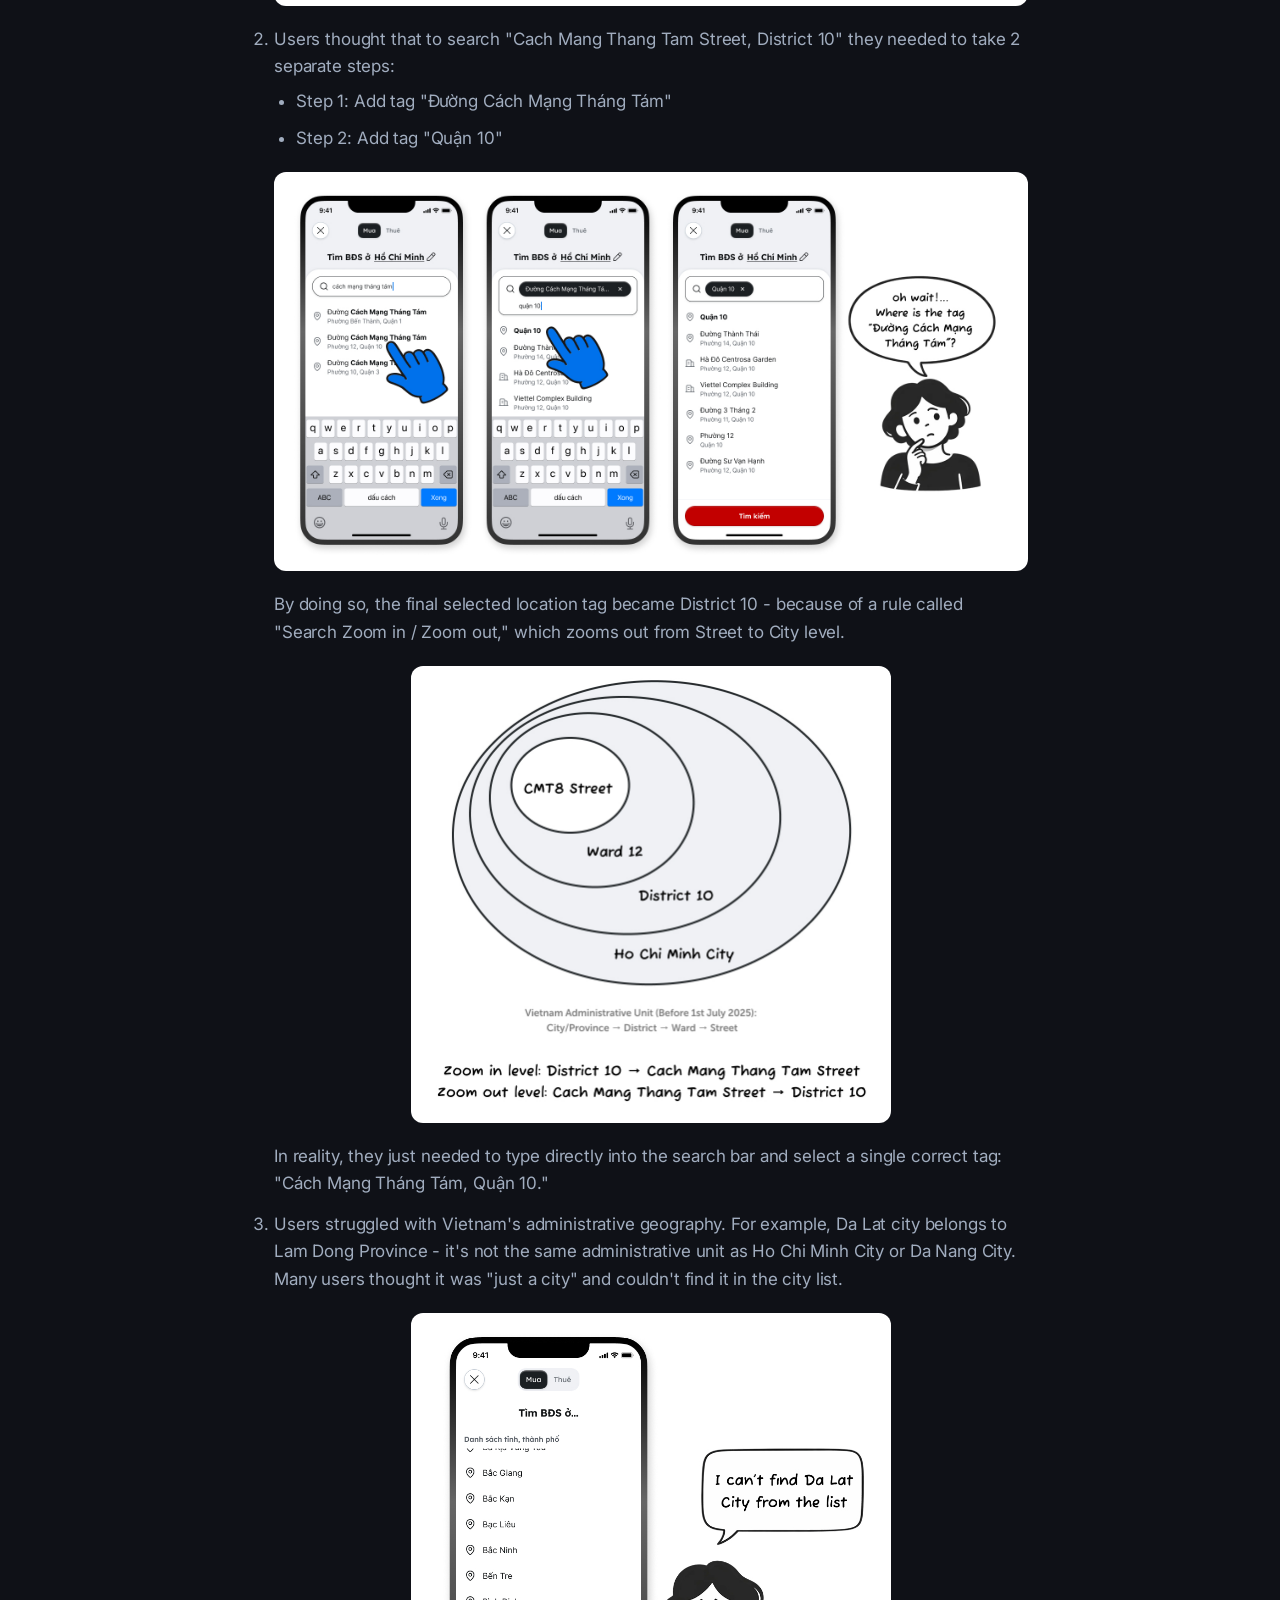
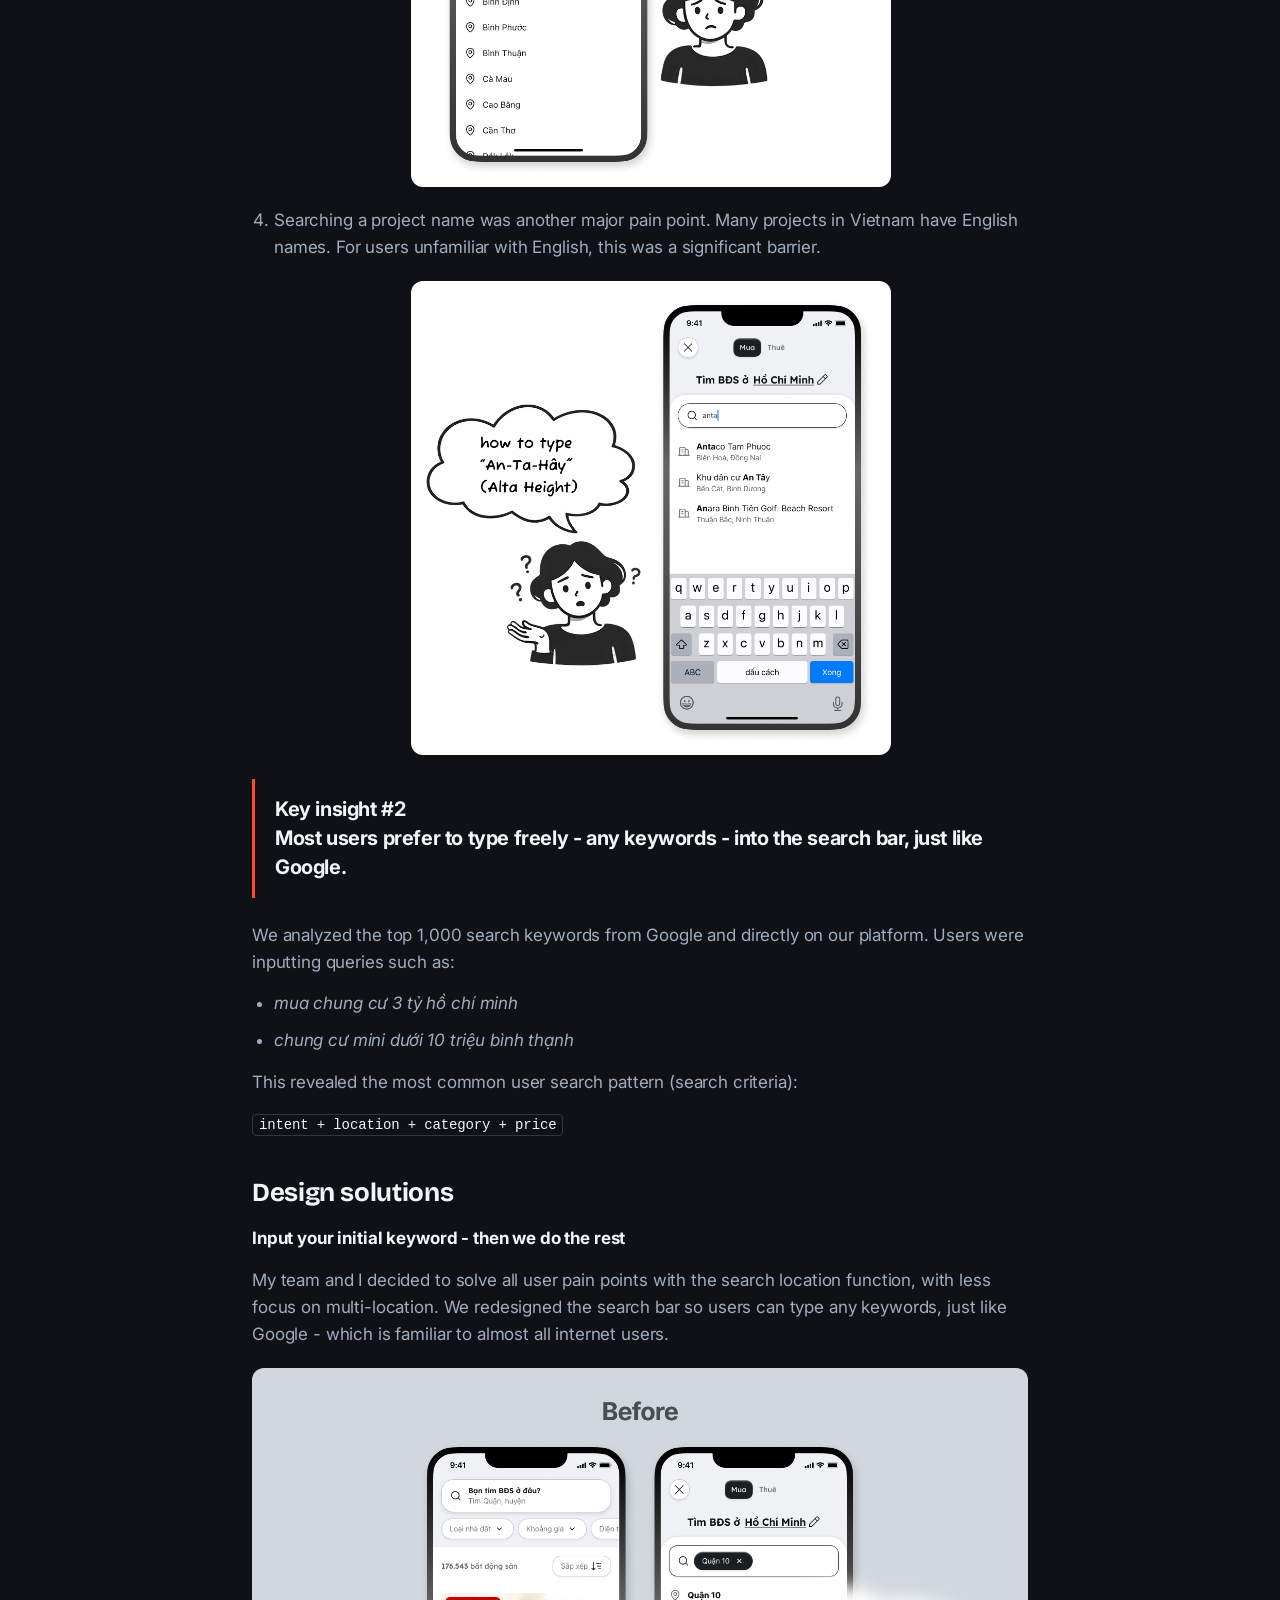
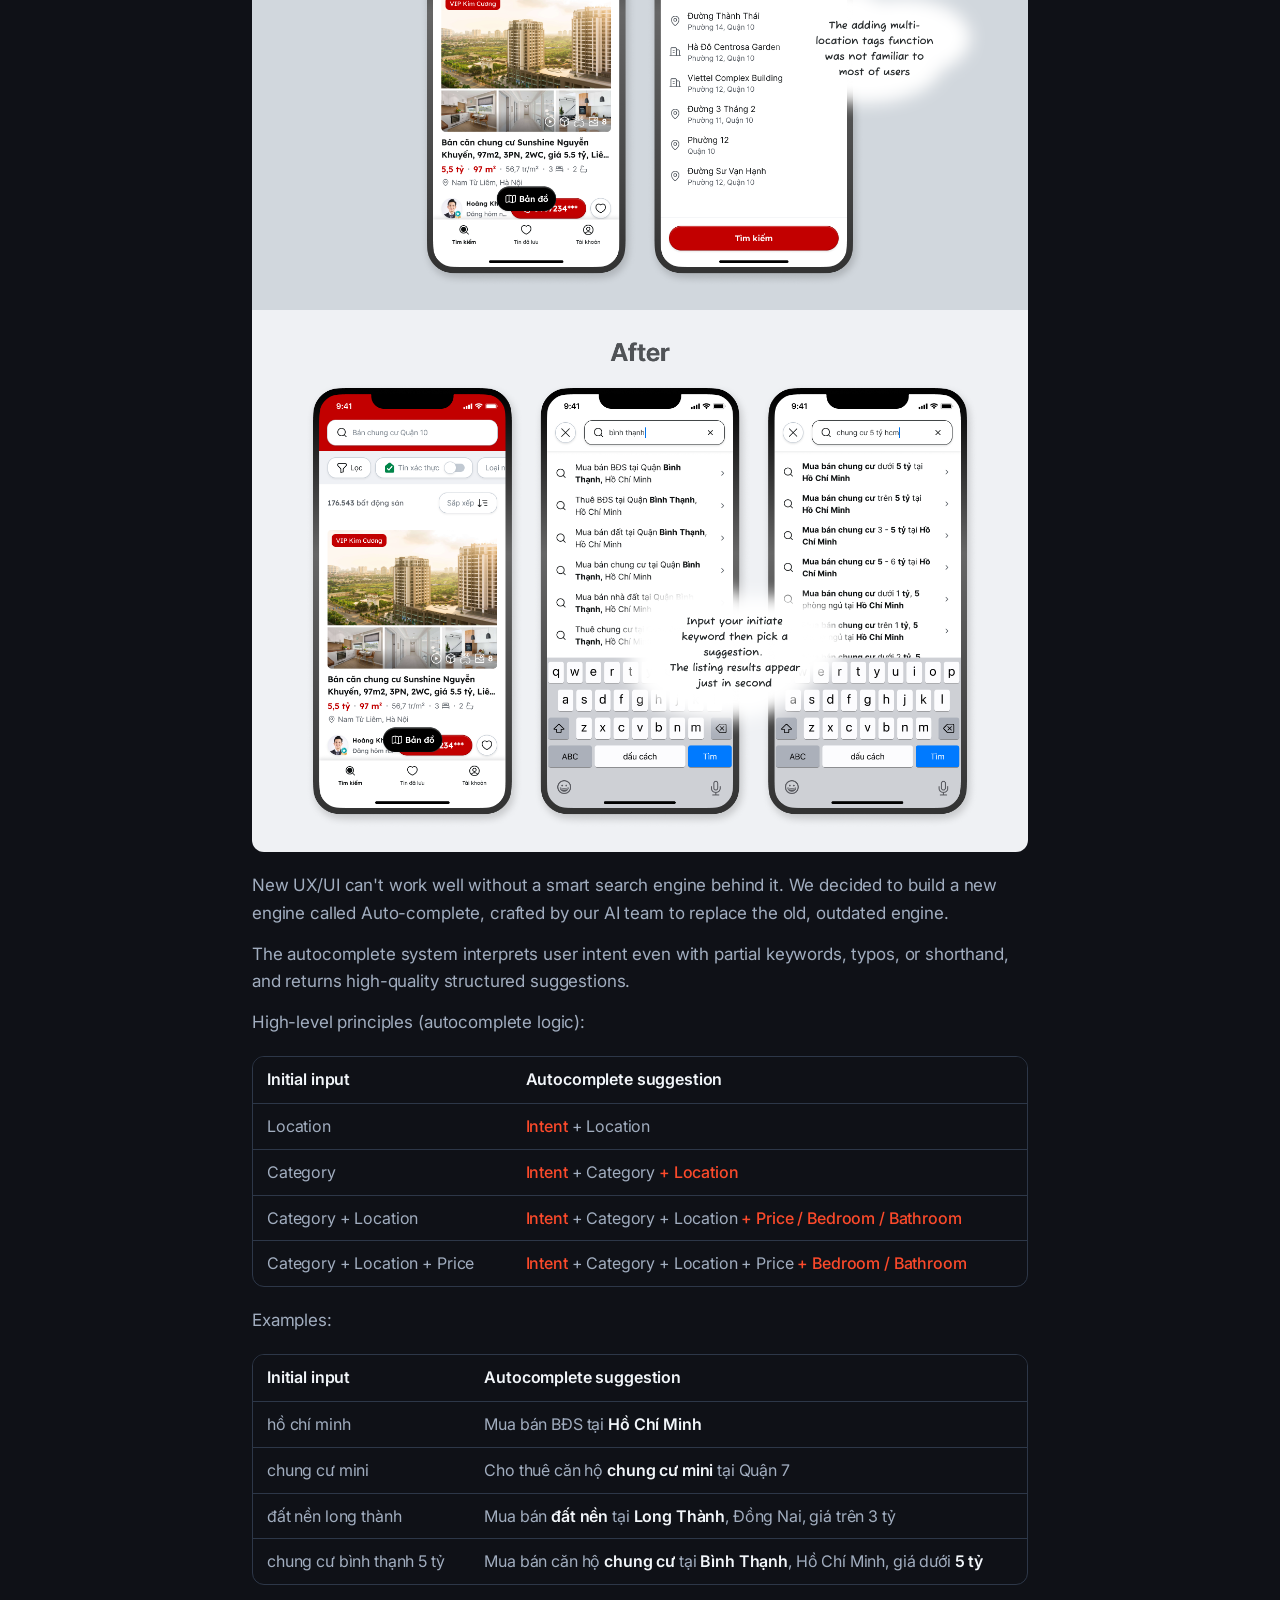
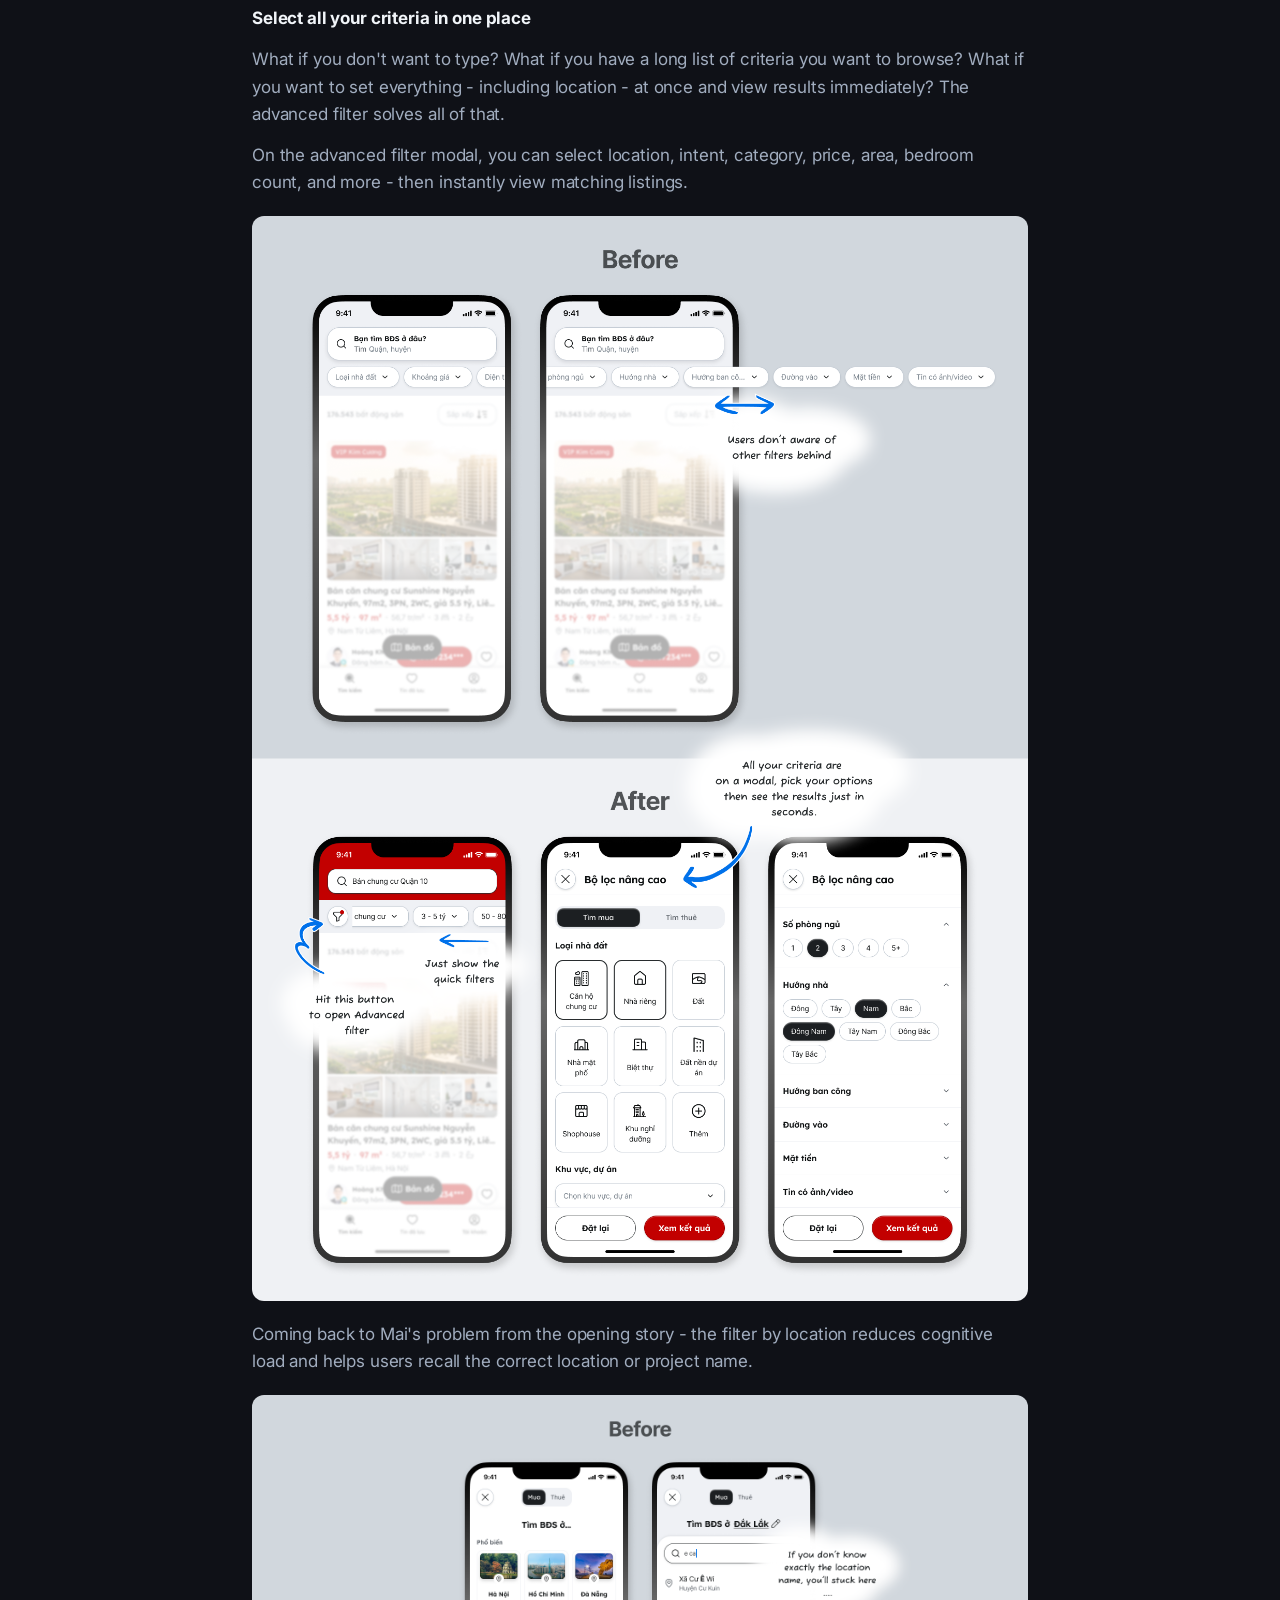
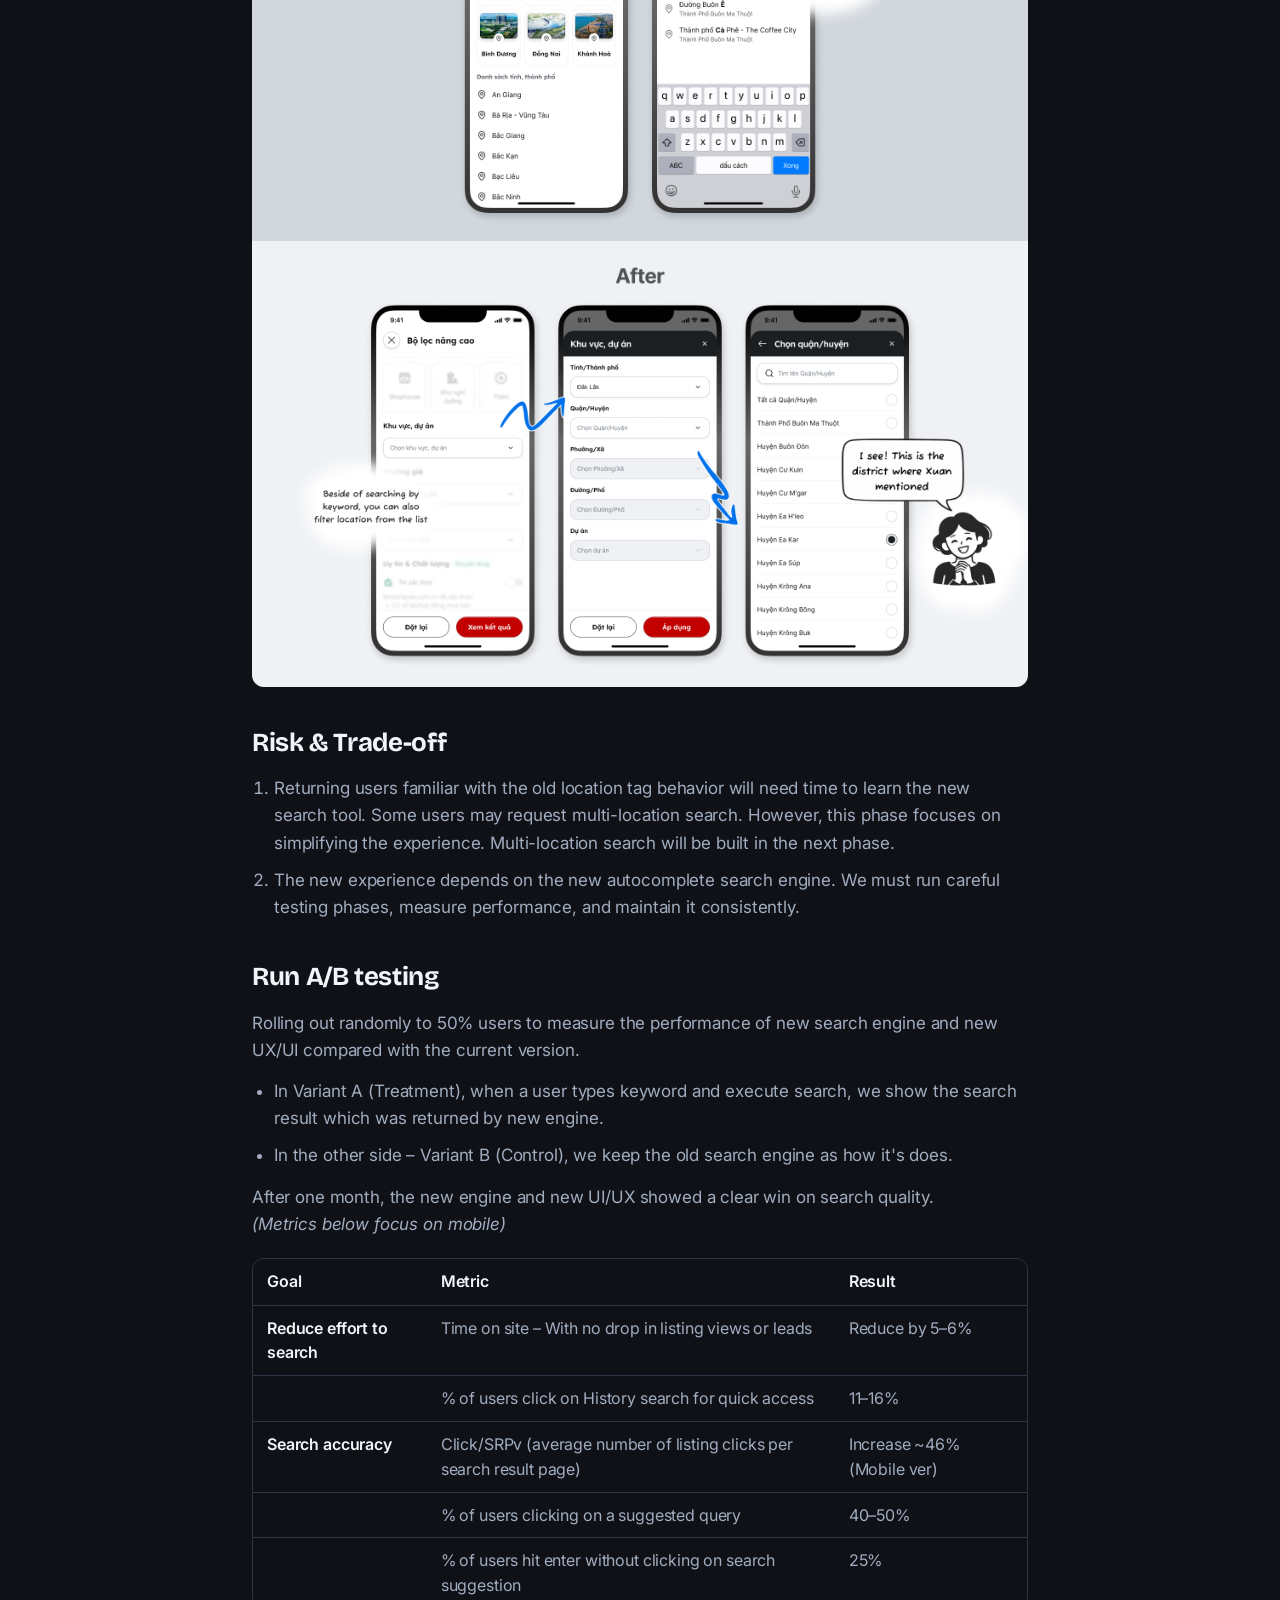
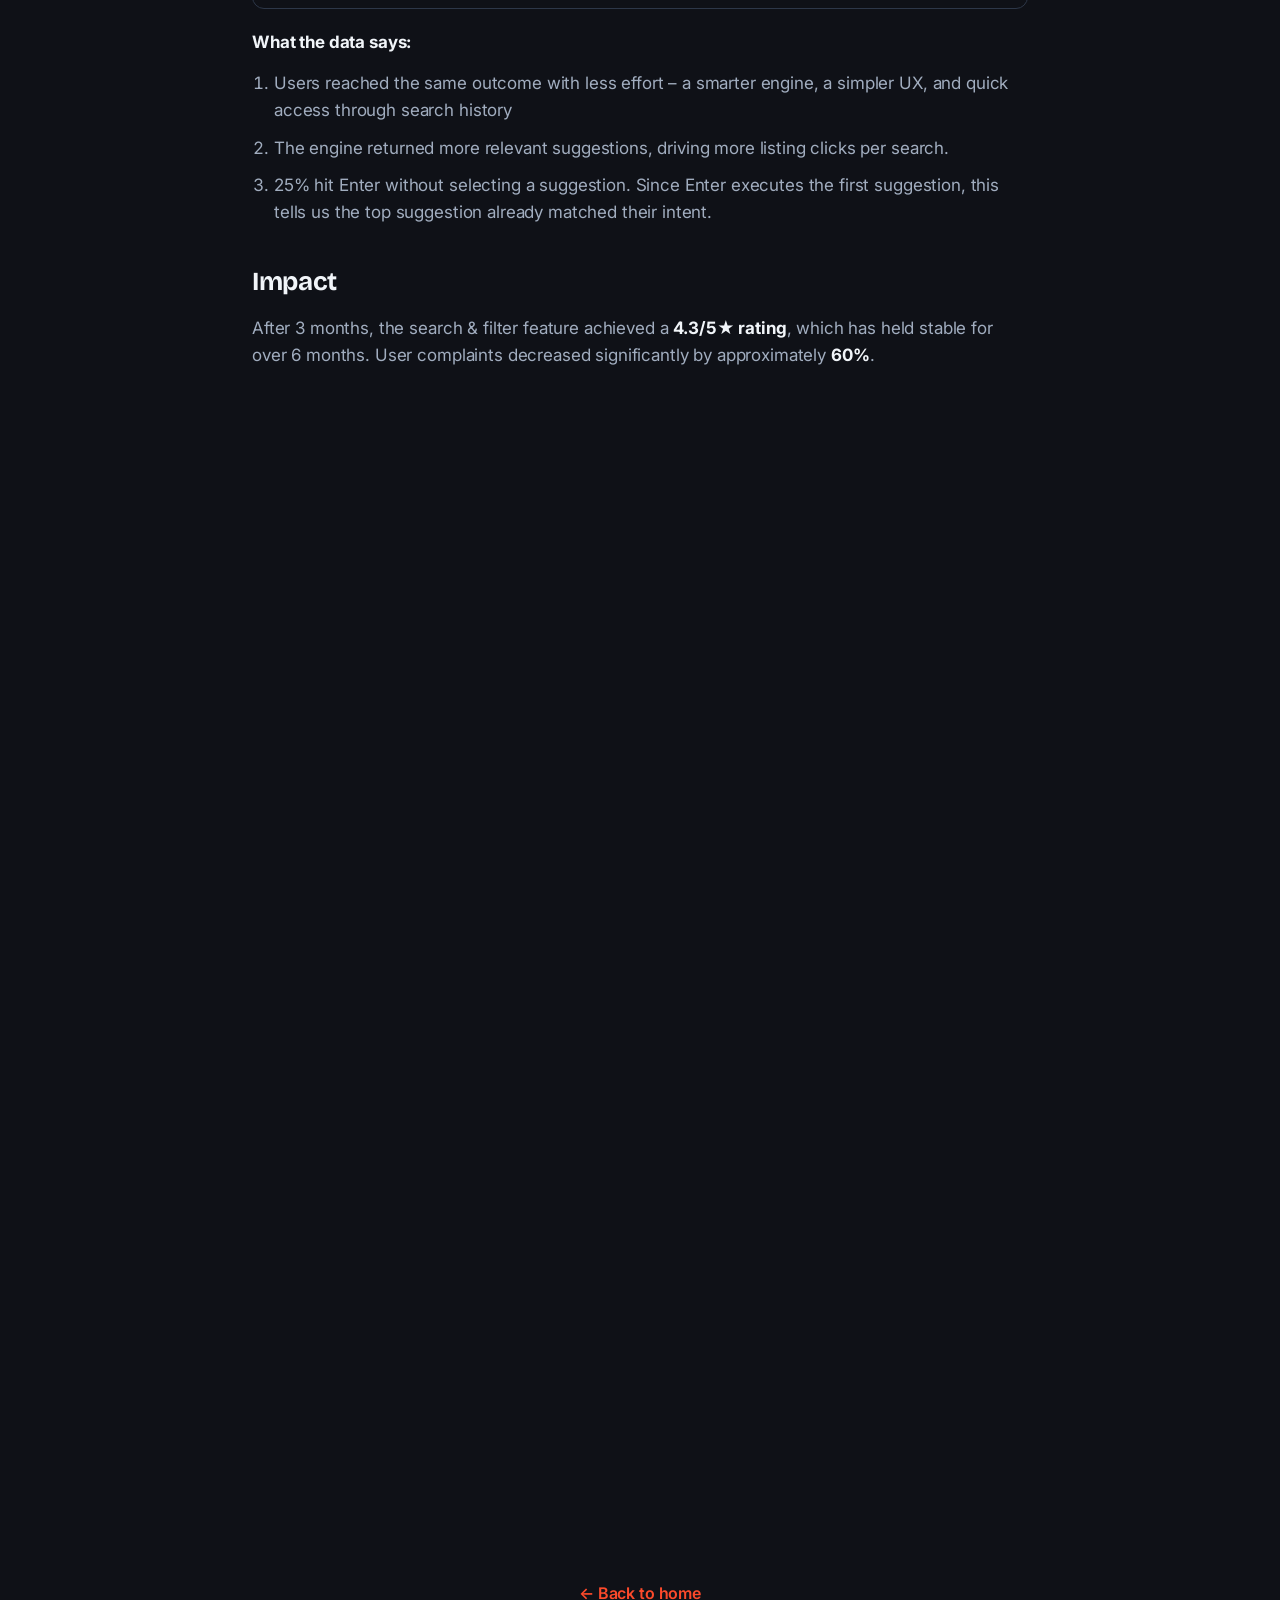
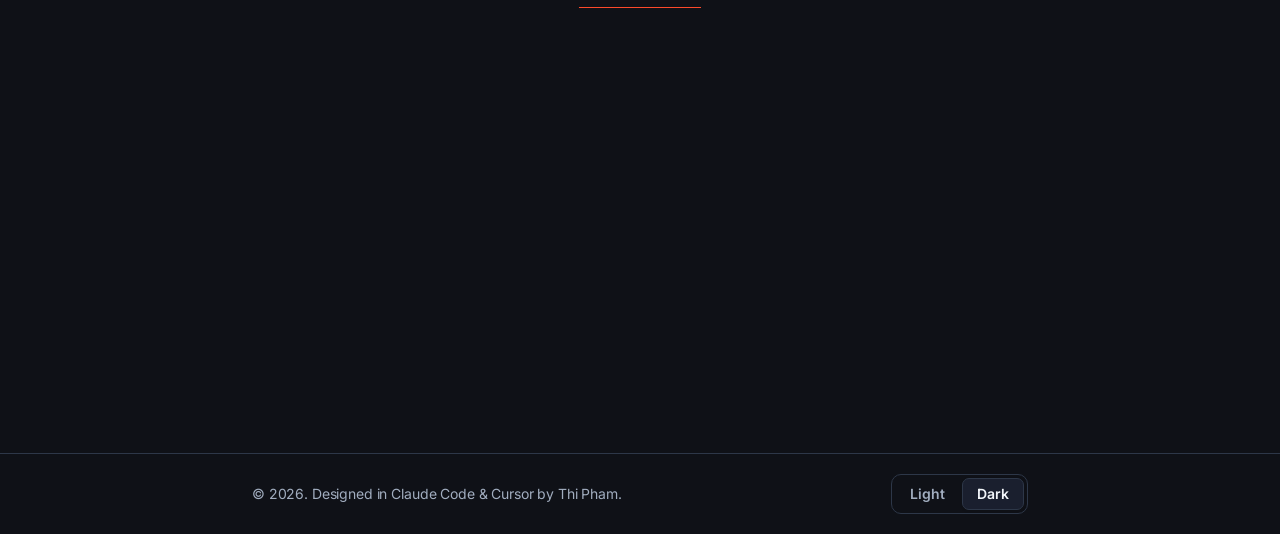
==== commit 53963081: "add case study 7" ====
--- a/case-study-1.html
+++ b/case-study-1.html
@@ -423,11 +423,11 @@
               <p class="cs-more-card-title">Increase user trust on the marketplace</p>
             </div>
           </a>
-          <a href="./case-study-3.html" class="cs-more-card">
-            <img src="./images/case-study-3/Cover_Map.jpg" alt="Map view - Bring new experiences to home seekers">
+          <a href="./case-study-7.html" class="cs-more-card">
+            <img src="./images/case-study-7/Cover.jpg" alt="Giúp Claude apply đúng design system">
             <div class="cs-more-card-body">
-              <p class="cs-more-card-eyebrow">Case Study · Real Estate</p>
-              <p class="cs-more-card-title">Map view - Bring new experiences to home seekers</p>
+              <p class="cs-more-card-eyebrow">Side Project · AI Tools</p>
+              <p class="cs-more-card-title">Giúp Claude apply đúng design system</p>
             </div>
           </a>
           <a href="./case-study-6.html" class="cs-more-card">
